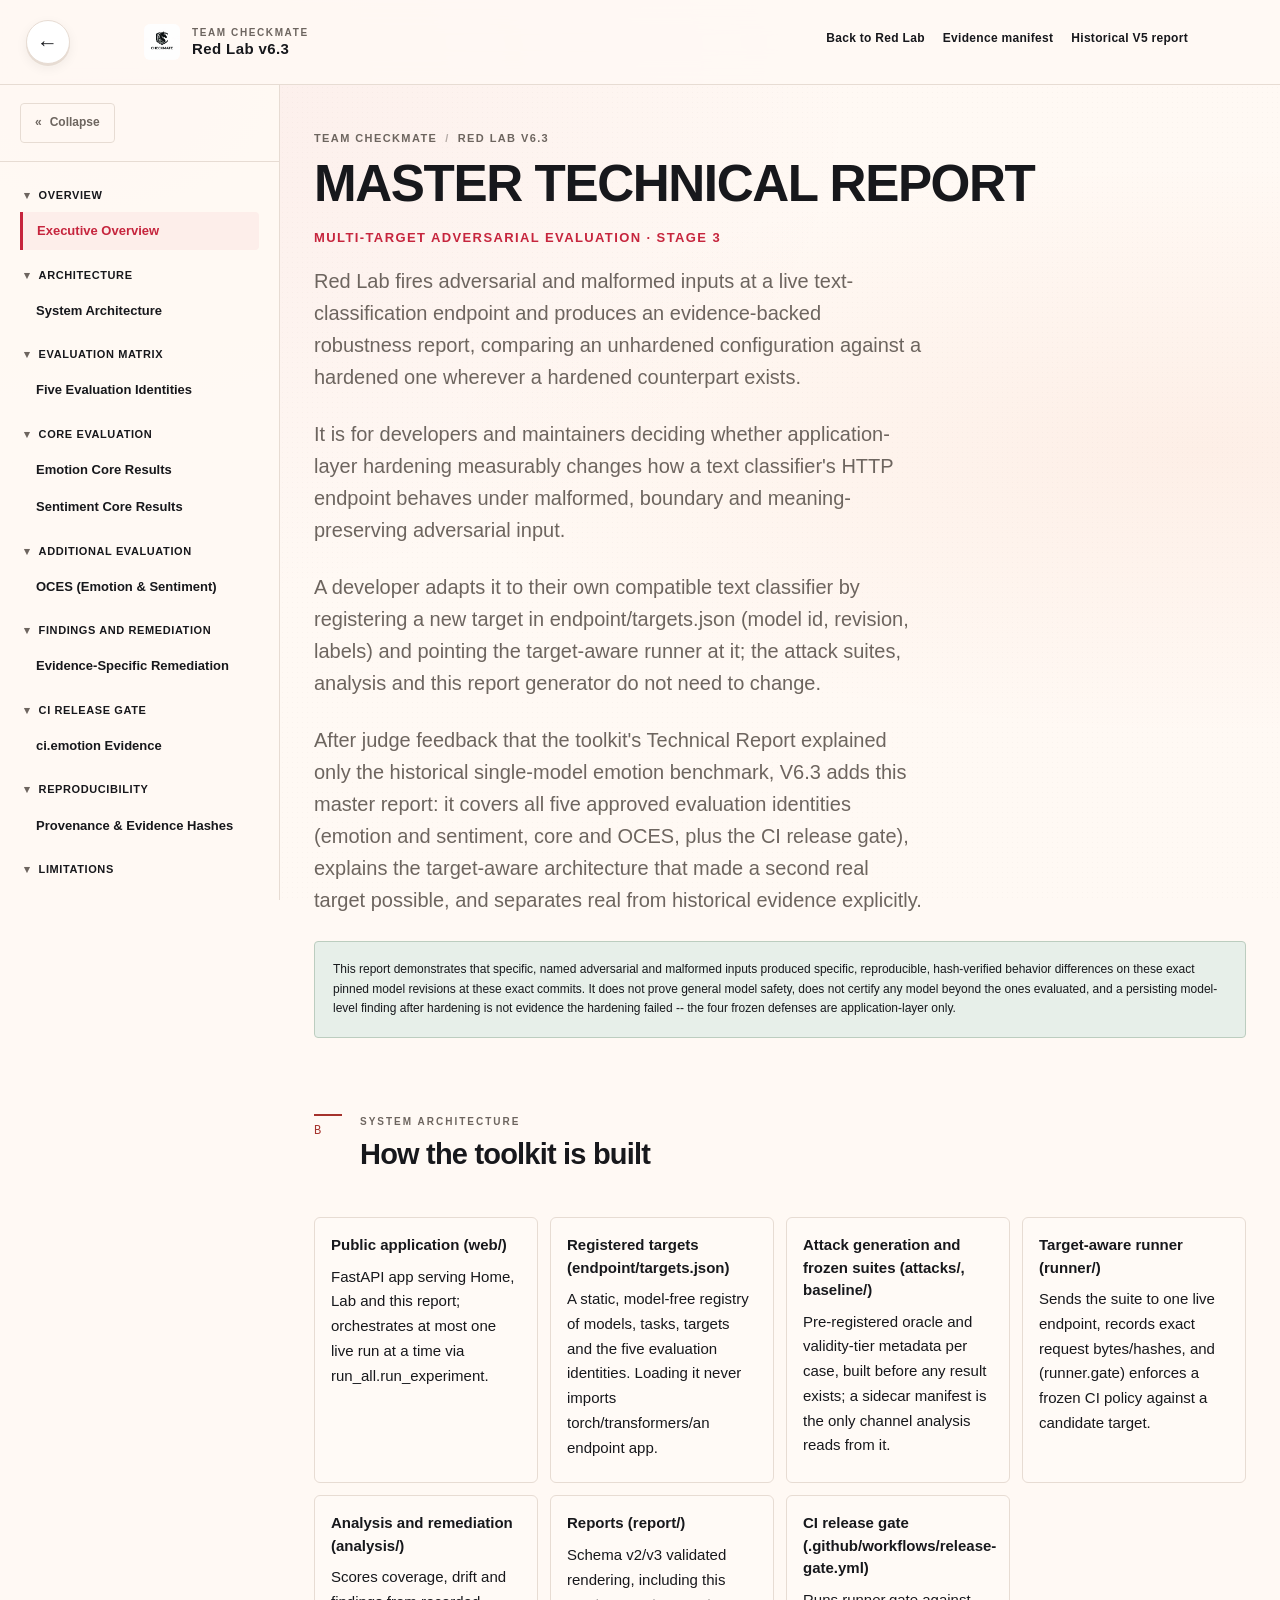
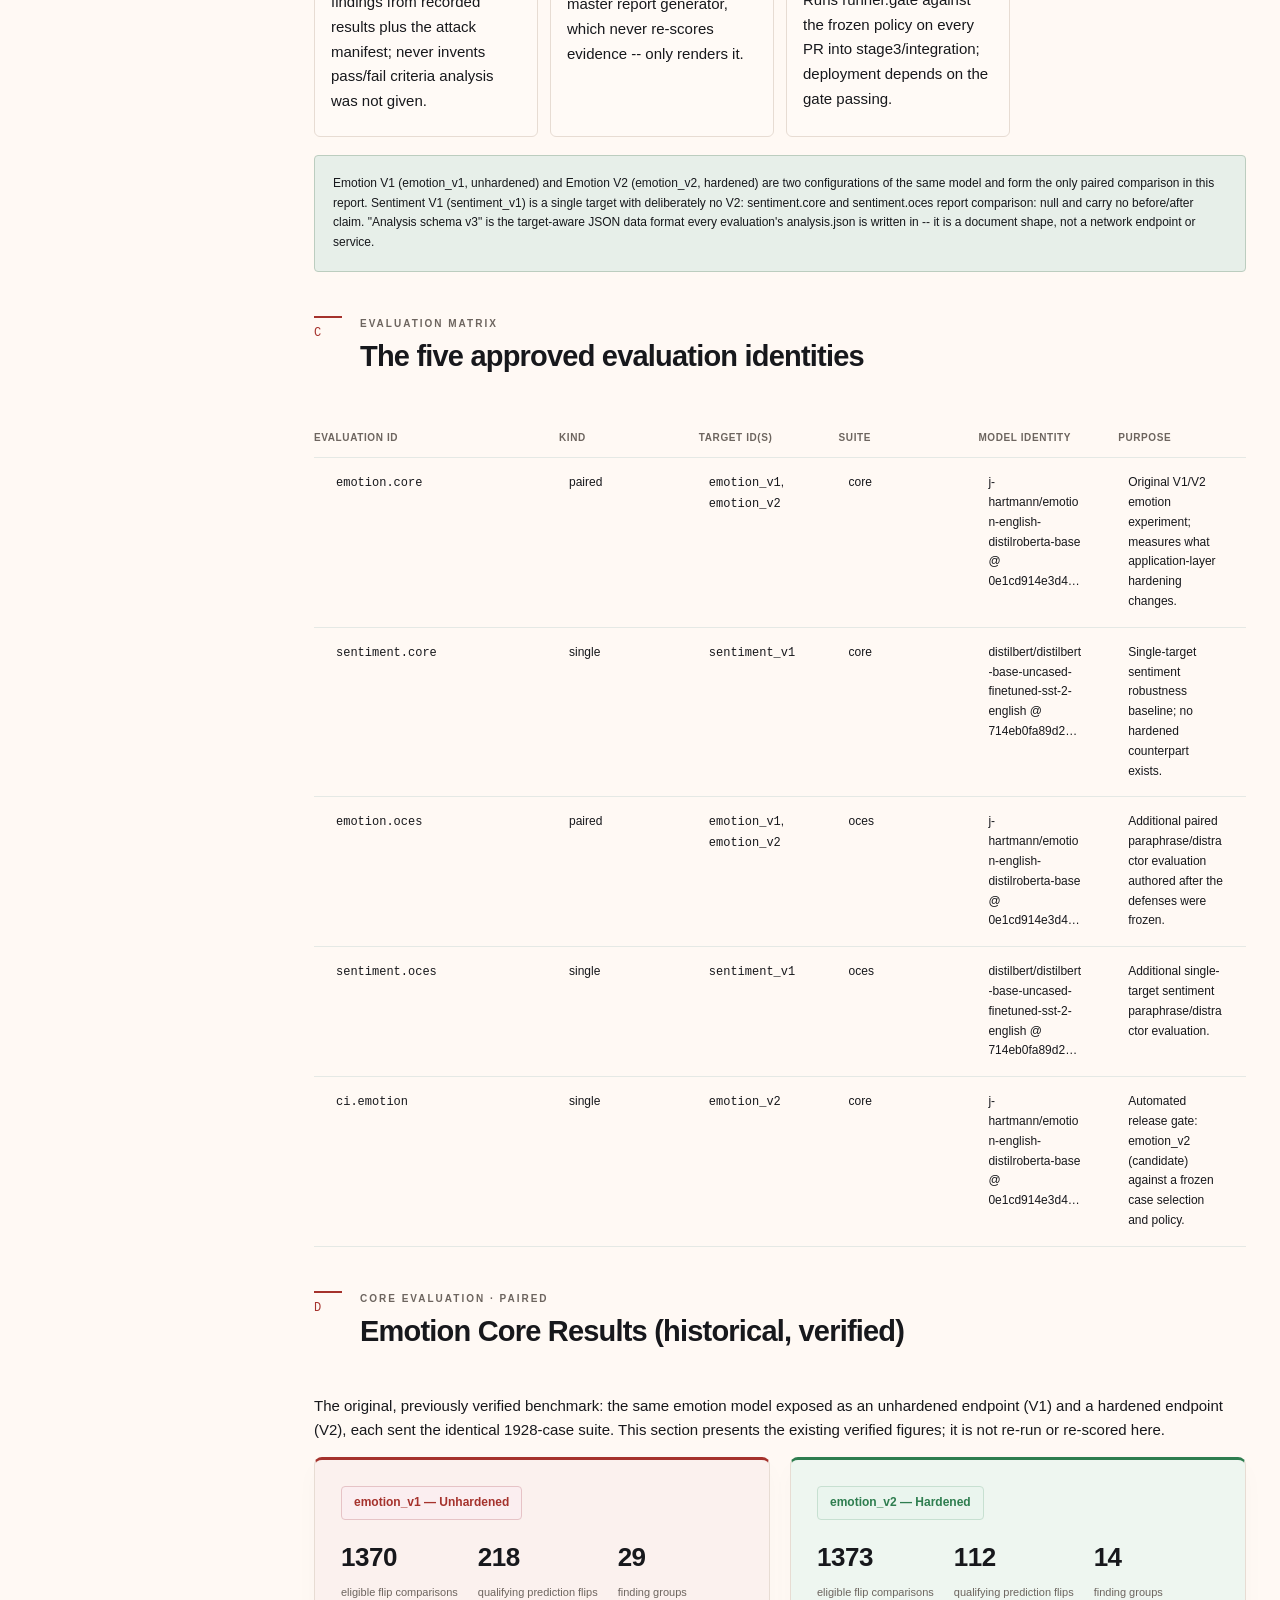
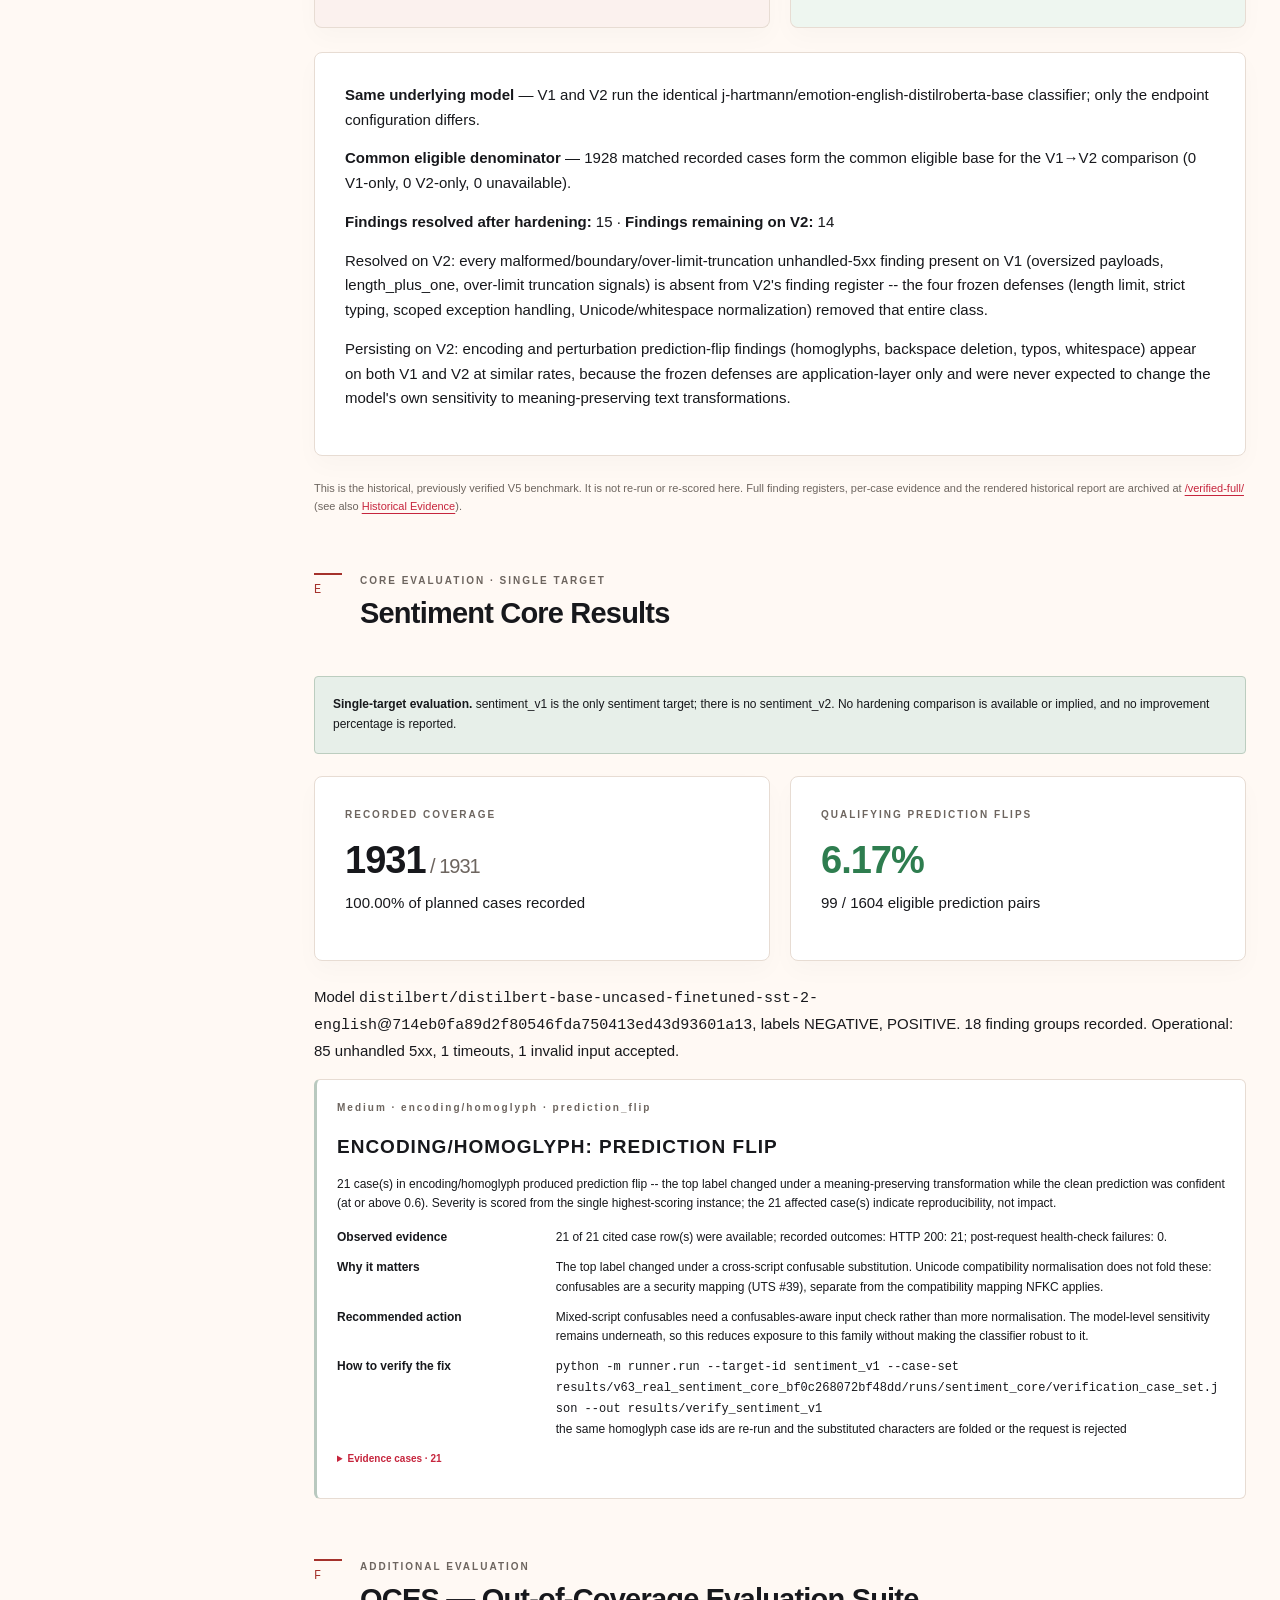
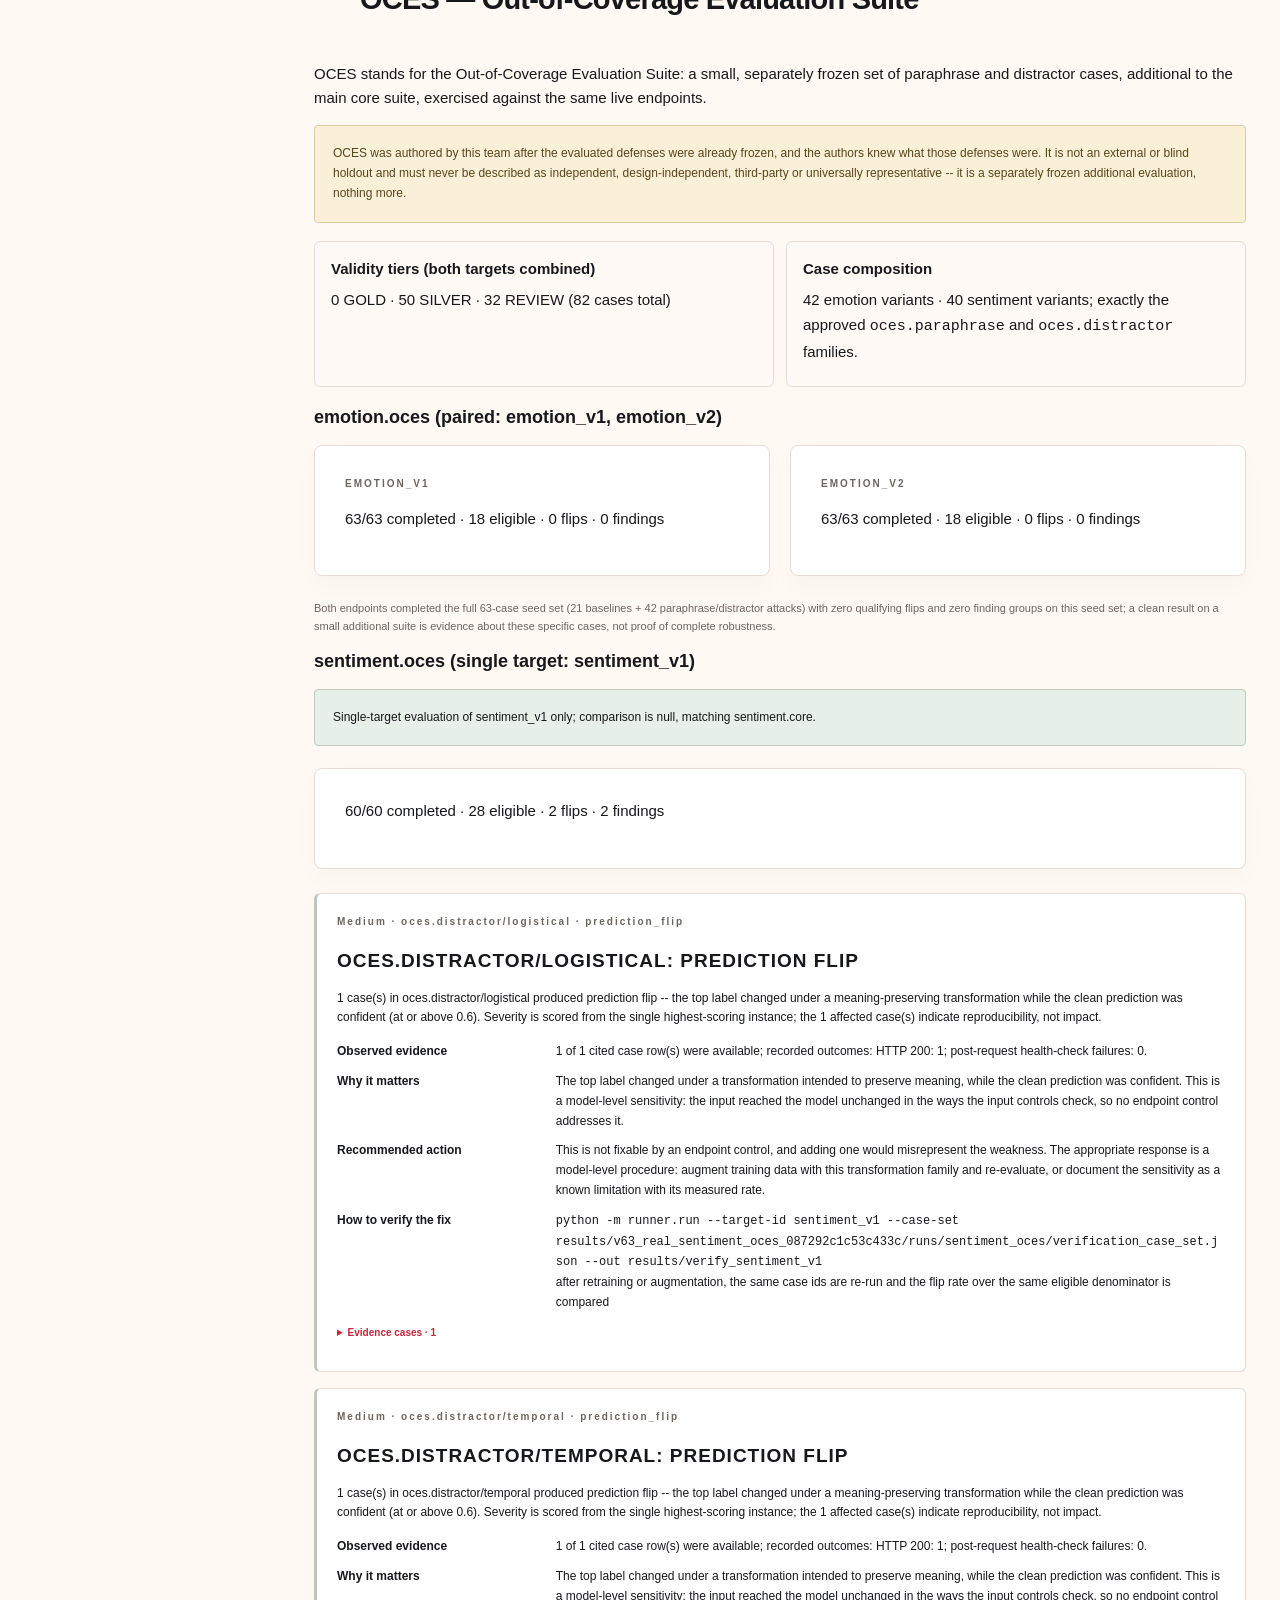
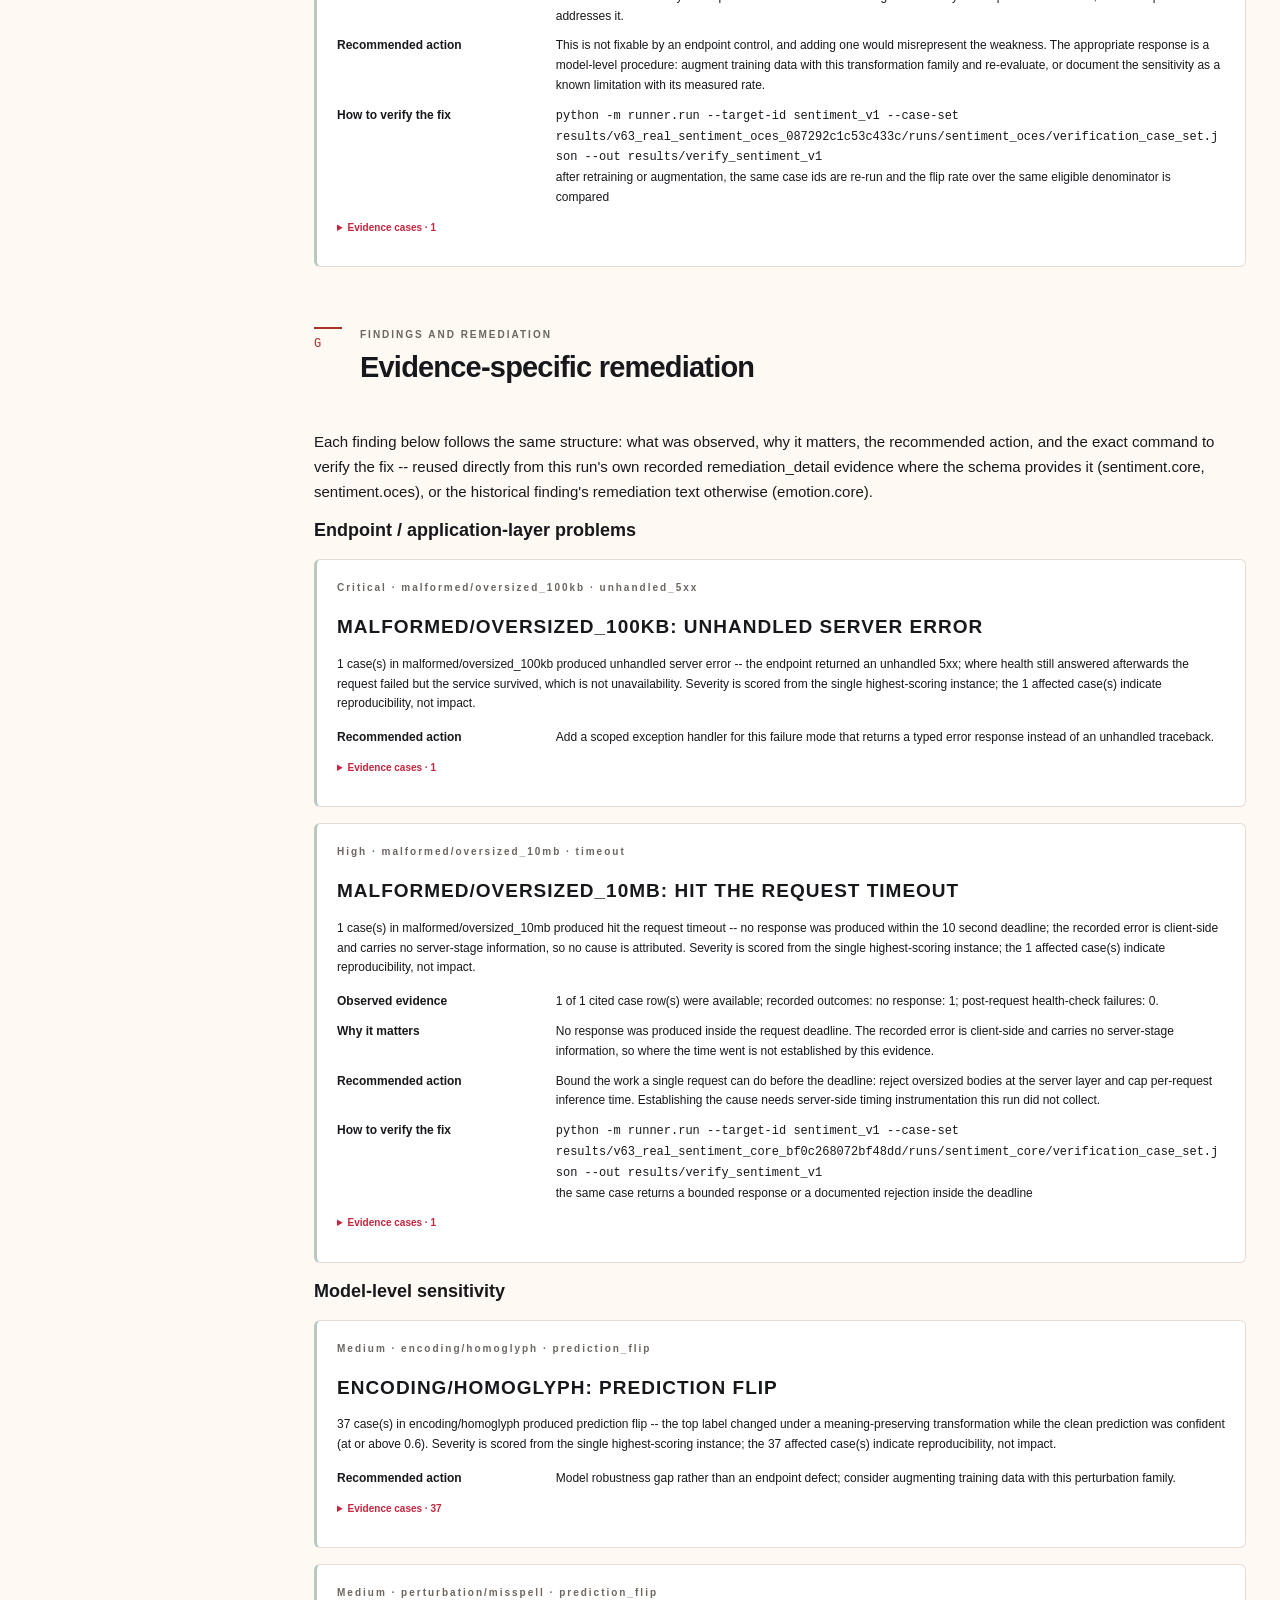
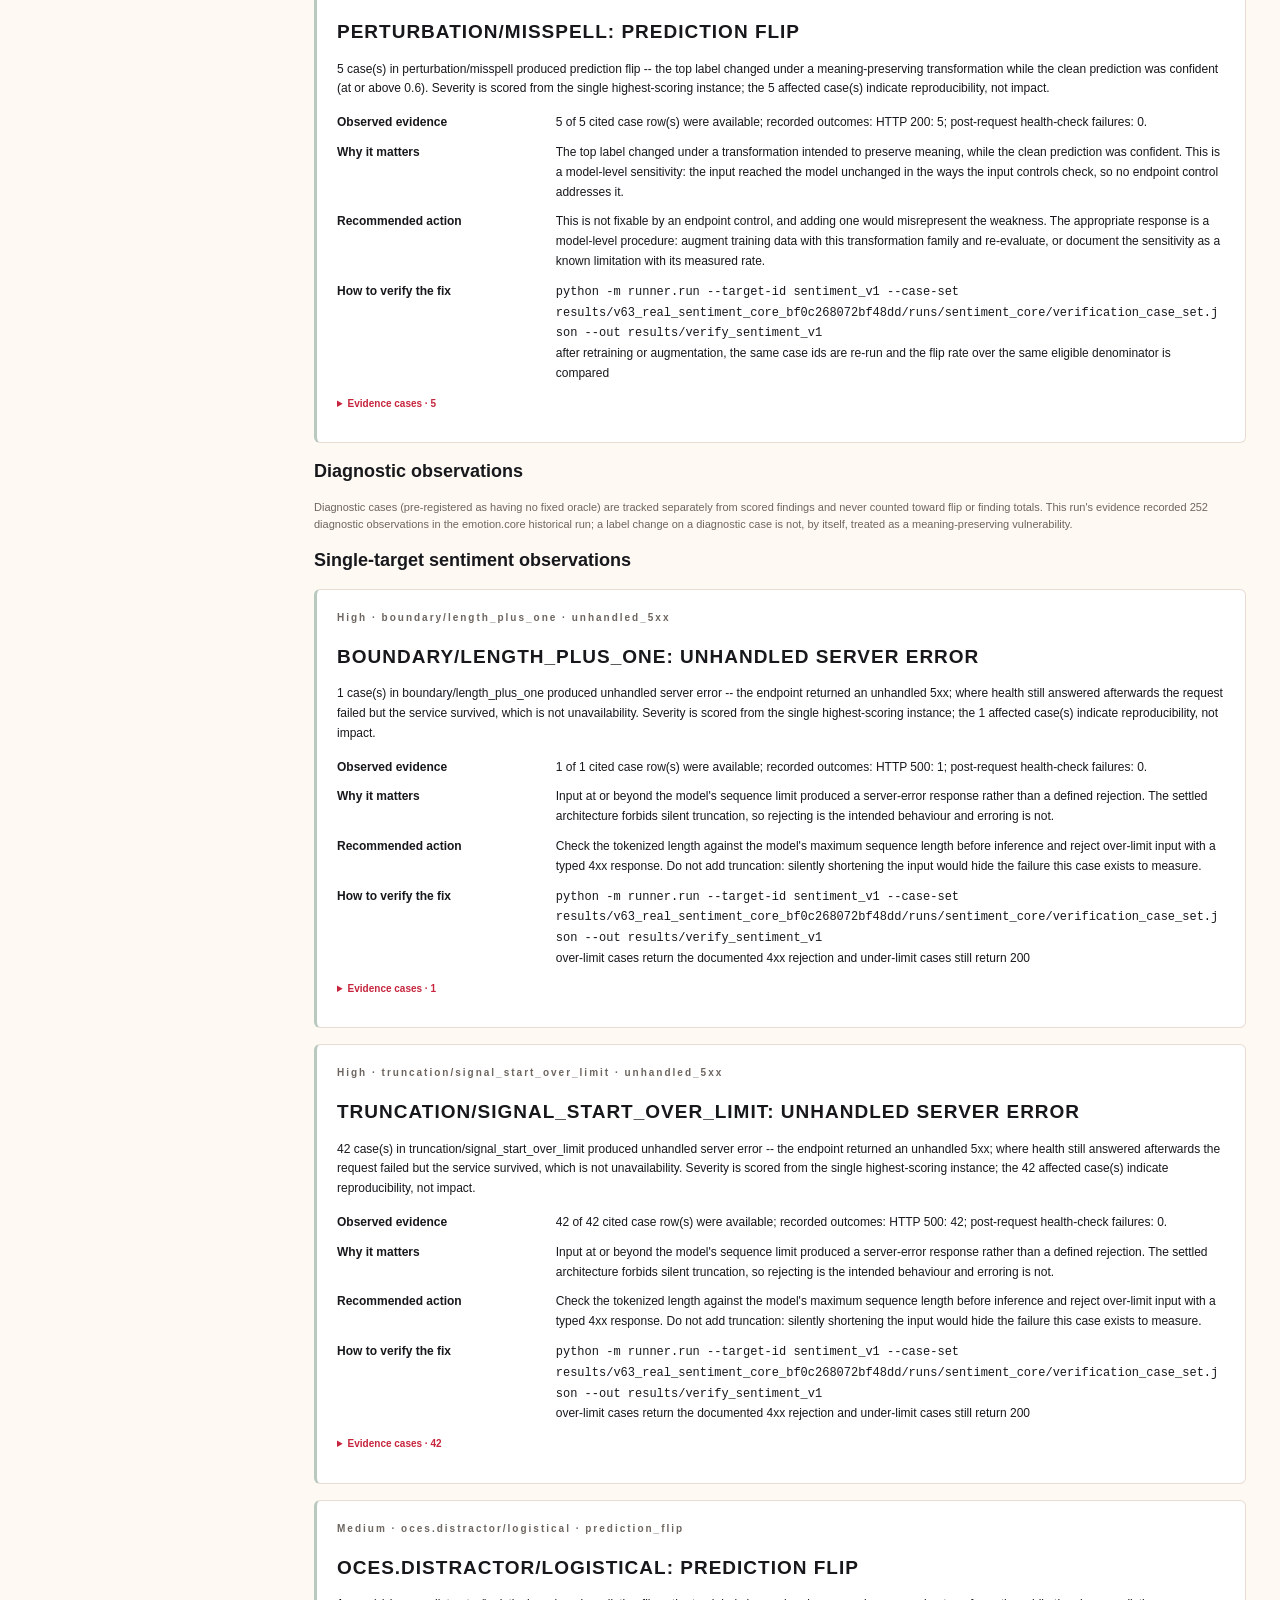
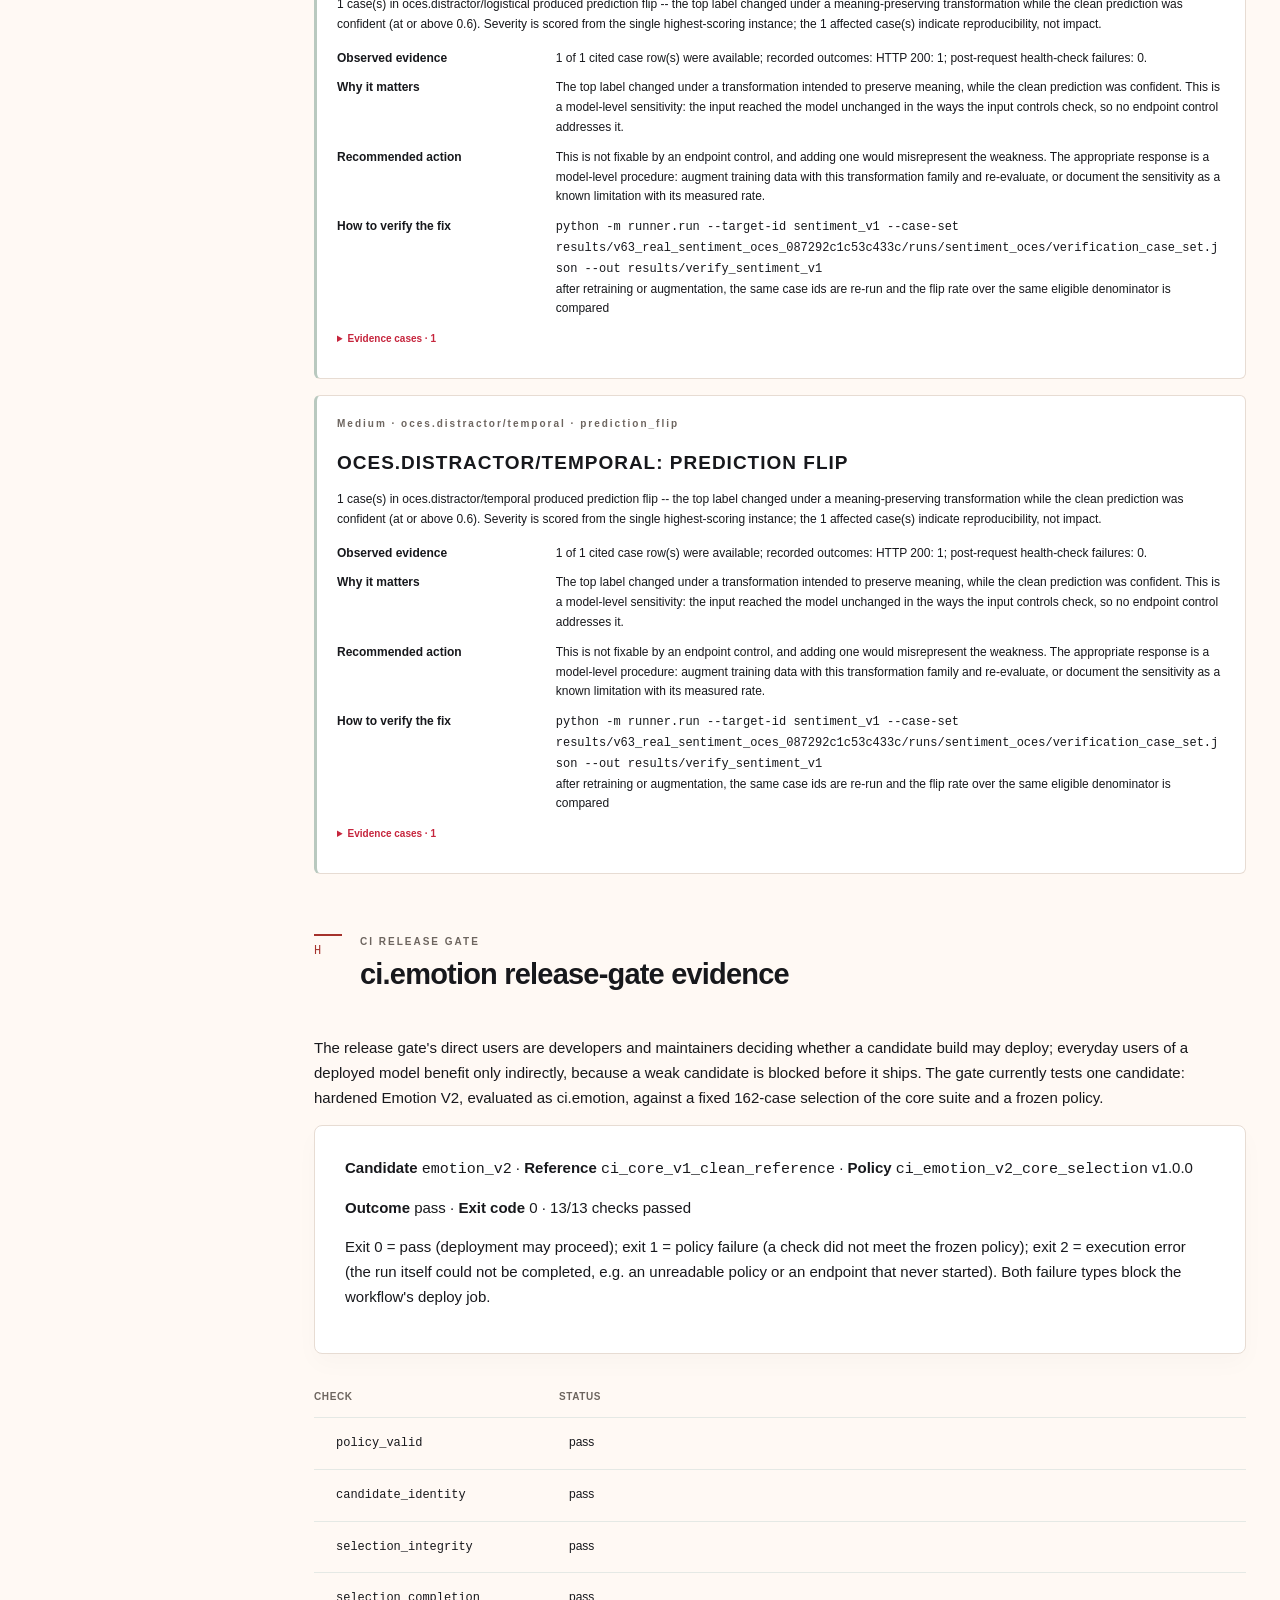
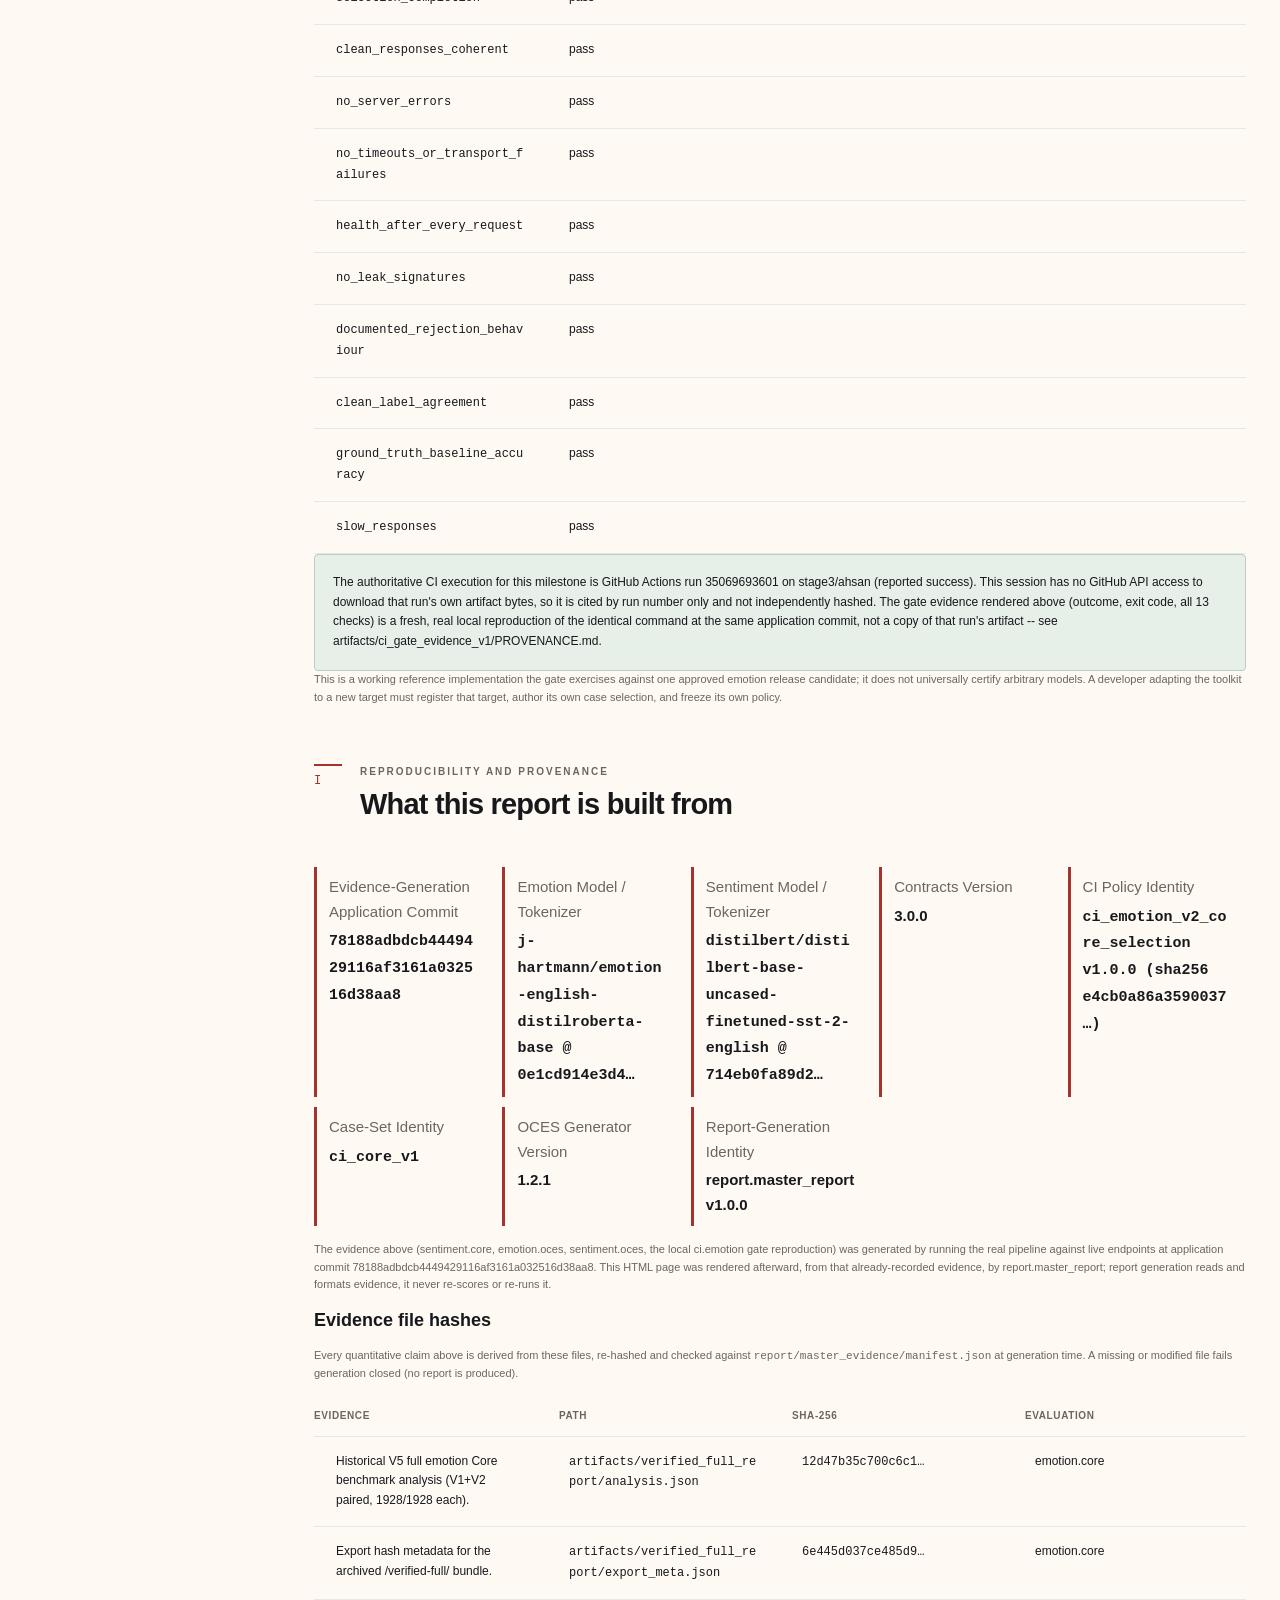
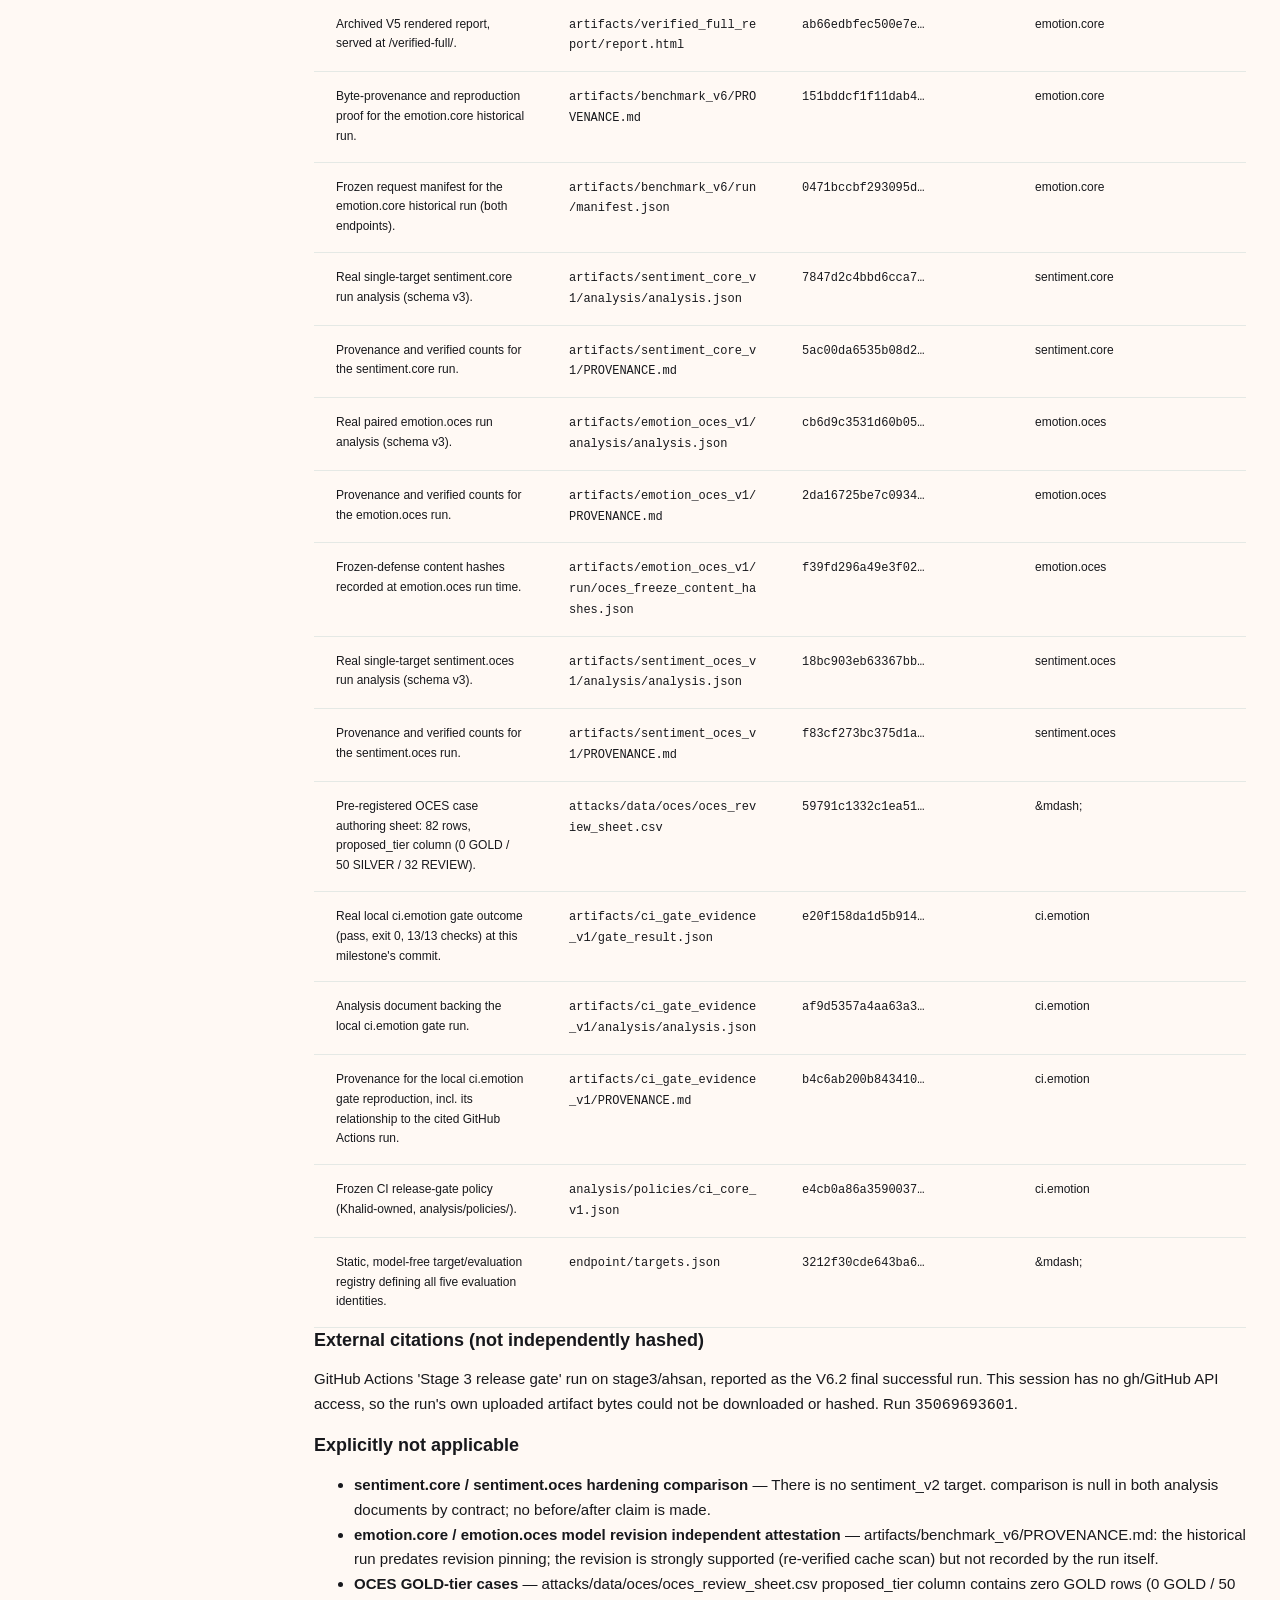
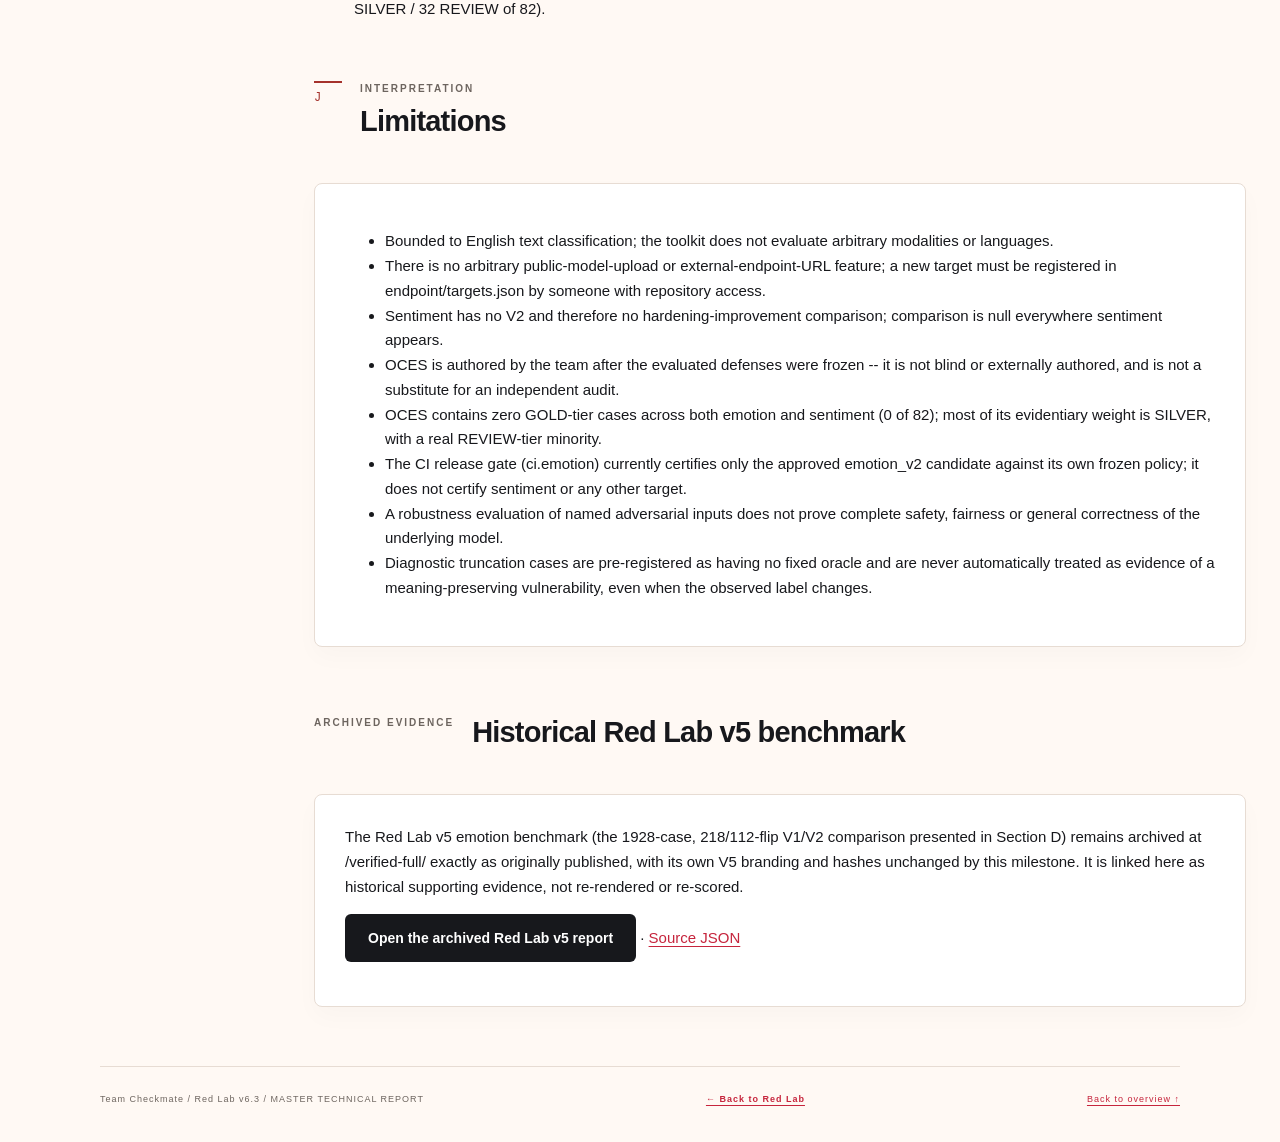
==== artifacts/technical_report/index.html @ 80bee02d "feat(v6.3): add multi-target master technical report Adds a new master technical report at /technica" ====
<!doctype html>
<html lang="en">
<head>
  <meta charset="utf-8">
  <meta name="viewport" content="width=device-width, initial-scale=1">
  <meta http-equiv="Content-Security-Policy" content="default-src 'none'; style-src 'unsafe-inline'; script-src 'unsafe-inline'; img-src data:; base-uri 'none'; form-action 'none'">
  <meta name="description" content="Team Checkmate: Stage 3 multi-target master technical report -- architecture, evidence and remediation across emotion, sentiment and the CI release gate.">
  <title>Technical Report | Red Lab</title>
  <style>:root {
  --rl-button-height: 48px; --rl-button-pad: 22px; --rl-button-font: 14px; color-scheme: light;
  /* Red Lab shared design tokens (System V5.1, refreshed V5.5) -- also defined in
     web/static/app.css; keep both in sync so the web app and generated reports read as one
     product. V5.5 palette: richer brand red, deeper charcoal, warmer paper/surface, a
     restrained citrus accent -- see app.css's token block for the full rationale. */
  --rl-red: #c6253d; --rl-red-dark: #971e32; --rl-charcoal: #17181c; --rl-charcoal-soft: #292a2f;
  --rl-paper: #fff9f4; --rl-surface: #ffffff;
  --rl-muted: #6d655f; --rl-border: #e7dcd3; --rl-accent: #e5622e; --rl-accent-soft: #fff0e5;
  --rl-warm-red: #d53a3e; --rl-citrus: #f0a33a;
  --rl-success: #2e7d4f; --rl-warning: #9a6b12;
  --rl-danger: #a5322c;
  /* Legacy names kept so the rest of this stylesheet did not need a full rewrite --
     --ink/--muted/--paper/--line have one meaning each and alias cleanly; --teal/--coral
     used to double as both "general brand accent" and "V1 vs V2" semantic colors, so those
     two are repointed at the closest single meaning (teal -> success/V2, coral -> danger/V1)
     and the handful of general-brand-accent uses are overridden individually below. */
  --ink: var(--rl-charcoal); --muted: var(--rl-muted); --paper: var(--rl-paper); --line: var(--rl-border);
  --teal: var(--rl-success); --coral: var(--rl-danger);
  --rl-radius-sm: 6px;
  --rl-shadow-sm: 0 1px 4px rgba(26, 27, 31, 0.06);
  /* Masthead-only tokens (System V5.4) -- mirrored in web/static/app.css with identical values
     so Home, Live Demo Results and Technical Report share one visual spec for the top bar.
     --report-nav-height is kept as an alias (not removed) so the scrollspy script below, which
     reads it via getComputedStyle, keeps working unchanged. */
  --rl-nav-height: 84px;
  --report-nav-height: var(--rl-nav-height);
  --rl-masthead-width: 1160px;
  --rl-masthead-pad-x: 32px;
  --rl-masthead-pad-y: 16px;
  --report-toc-width: 280px;
  --report-toc-collapsed-width: 56px;
}
* { box-sizing: border-box; }
[hidden] { display: none !important; }
html { scroll-behavior: auto; scroll-padding-top: 100px; }
@media (prefers-reduced-motion: no-preference) { html { scroll-behavior: smooth; } }
.skip-link {
  position: absolute; left: 12px; top: -60px; z-index: 100; background: var(--ink); color: #fff;
  padding: 10px 16px; border-radius: 4px; font-size: 12px; font-weight: 700; text-decoration: none;
  transition: top 0.15s ease;
}
.skip-link:focus { top: 12px; }
body { margin: 0; background: var(--paper); color: var(--ink); font: 15px/1.65 "Segoe UI", Arial, sans-serif; }
a { color: var(--rl-red); text-decoration-thickness: 1px; text-underline-offset: 3px; }
a:hover { color: #7e1a23; }
a:focus-visible, summary:focus-visible { outline: 3px solid var(--coral); outline-offset: 4px; }
.masthead { position: sticky; top: 0; z-index: 20; background: var(--paper); max-width: var(--rl-masthead-width); margin: auto; min-height: var(--rl-nav-height); padding: var(--rl-masthead-pad-y) var(--rl-masthead-pad-x); display: flex; align-items: center; gap: 36px; border-bottom: 1px solid var(--line); }
/* Frosted premium masthead (System V5.5) -- mirrors web/static/app.css's treatment so Home,
   Live Demo Results and the Technical Report read as one visual system at the top bar. */
@supports (backdrop-filter: blur(1px)) or (-webkit-backdrop-filter: blur(1px)) {
  .masthead { background: rgba(255, 249, 244, 0.90); backdrop-filter: blur(14px) saturate(140%); -webkit-backdrop-filter: blur(14px) saturate(140%); }
}
/* Circular Back control (System V5.5; mirrors app.css's .rl-back-btn exactly). */
.rl-back-btn { display: inline-flex; align-items: center; justify-content: center; width: 40px; height: 40px; border-radius: 50%; background: var(--rl-surface); border: 1px solid var(--line); color: var(--ink); font-size: 18px; line-height: 1; text-decoration: none; box-shadow: var(--rl-shadow-sm); flex: none; transition: border-color 0.15s ease, color 0.15s ease, transform 0.15s ease; }
.rl-back-btn:hover { border-color: var(--rl-red); color: var(--rl-red); transform: translateX(-2px); }
.rl-back-btn:focus-visible { outline: 3px solid var(--coral); outline-offset: 3px; }
.brand { display: flex; align-items: center; gap: 12px; color: var(--ink); text-decoration: none; white-space: nowrap; }
.brand-logo { height: 36px; width: 36px; object-fit: contain; display: block; border-radius: var(--rl-radius-sm); }
.brand-text { display: flex; flex-direction: column; line-height: 1.3; }
.brand-creator { font-size: 10px; font-weight: 700; letter-spacing: 1.6px; text-transform: uppercase; color: var(--muted); }
.brand-product { font-size: 14px; font-weight: 800; letter-spacing: 0.4px; color: var(--ink); }
.mark { font-size: 31px; line-height: 1; letter-spacing: -3px; }.mark span { color: var(--coral); }
.masthead nav { display: flex; align-items: center; flex-wrap: wrap; gap: 18px 25px; margin-left: auto; }
.masthead nav a, .downloads a { font-size: 13px; font-weight: 700; letter-spacing: 0.3px; text-decoration: none; }
.masthead nav a:not(.button), .downloads a:not(.button) {
  color: var(--ink); border-bottom: 2px solid transparent; padding-bottom: 4px;
}
.masthead nav a:not(.button):hover, .downloads a:not(.button):hover,
.masthead nav a[aria-current="page"] { color: var(--rl-red); border-bottom-color: var(--rl-red); }
.downloads { display: flex; align-items: center; gap: 23px; margin-left: auto; }.button { background: var(--ink); color: white; padding: 11px 17px; border-radius: 4px; }.button:hover { color: white; background: var(--rl-red); }

/* ---- report contents toggle (mobile-only top-bar button; System V5.3) ------------------ */
.toc-toggle {
  display: none; align-items: center; gap: 8px; font: inherit; font-size: 12px; font-weight: 700;
  color: var(--ink); background: #fff; border: 1px solid var(--line); border-radius: 4px;
  padding: 9px 13px; cursor: pointer;
}
.toc-toggle-bars, .toc-toggle-bars::before, .toc-toggle-bars::after {
  display: block; width: 16px; height: 2px; background: var(--ink); position: relative;
}
.toc-toggle-bars::before, .toc-toggle-bars::after { content: ""; position: absolute; left: 0; }
.toc-toggle-bars::before { top: -5px; }
.toc-toggle-bars::after { top: 5px; }
main { max-width: 1160px; padding: 0 40px; margin: auto; }
.hero { padding: 69px 0 49px; position: relative; }
.eyebrow { font-size: 10px; font-weight: 800; letter-spacing: 2px; line-height: 1.5; margin: 0 0 16px; color: var(--muted); }
h1 { font-size: 76px; line-height: 1.06; letter-spacing: -4px; font-weight: 650; margin: 0 0 26px; }h1 span { color: var(--rl-red); }
.page-identity { display: flex; flex-wrap: wrap; align-items: baseline; gap: 8px; font-size: 11px; font-weight: 700; letter-spacing: 1.4px; color: var(--muted); text-transform: uppercase; margin: 0 0 10px; }.page-identity .sep { opacity: .5; }
h1.page-title { font-size: 40px; letter-spacing: -1.4px; margin: 0 0 16px; }
.version-id-row { display: flex; flex-wrap: wrap; gap: 10px; margin: 4px 0 20px; }.version-id { font-size: 12px; font-weight: 700; padding: 6px 12px; border-radius: 4px; border: 1px solid var(--line); }.version-id.v1 { color: var(--rl-danger); border-color: #e6c3c6; background: #fbeef0; }.version-id.v2 { color: var(--rl-success); border-color: #c7e0d1; background: #eaf5ee; }
.home-link { display: inline-flex; align-items: center; gap: 6px; font-weight: 700; }
.deck { font-size: 19px; line-height: 1.6; max-width: 610px; margin: 0 0 25px; color: var(--muted); }
.hero-meta { display: flex; gap: 10px; flex-wrap: wrap; }.hero-meta span { font-size: 11px; border: 1px solid #cbd4ce; padding: 4px 11px; border-radius: 3px; font-weight: 600; }
.model { font-size: 11px; color: var(--muted); margin-top: 14px; overflow-wrap: anywhere; }
h2 { font-size: 29px; line-height: 1.2; letter-spacing: -.8px; margin: 0 0 15px; font-weight: 650; }h3 { font-size: 18px; line-height: 1.4; margin: 0 0 14px; }h4 { font-size: 15px; line-height: 1.5; margin: 20px 0 12px; }h5 { font-size: 11px; text-transform: uppercase; letter-spacing: 1px; margin: 0 0 5px; }p { margin: 0 0 14px; }
.verdict { padding: 32px; border-radius: 6px; background: var(--ink); color: white; }.verdict .eyebrow, .verdict .coverage-line, .verdict .caption { color: #c1d2cc; }.verdict h2 { font-size: 25px; }.verdict-heading { display: flex; align-items: center; justify-content: space-between; gap: 16px; }.verdict .eyebrow { margin-bottom: 7px; }
.badge { display: inline-block; border-radius: 3px; padding: 4px 9px; font-size: 10px; line-height: 1.5; font-weight: 700; white-space: nowrap; }.compatible { background: #33534e; color: #c8efdf; }.coverage-line { font-size: 11px; color: var(--muted); }
.metrics { display: flex; gap: 24px; margin: 24px 0; }.metric { flex: 1; border-left: 1px solid #496063; padding-left: 20px; }.metric:first-child { border: 0; padding-left: 0; }.metric strong { display: block; font-size: 49px; line-height: 1.1; font-weight: 600; letter-spacing: -2px; }.metric:first-child strong { color: #9dd9bd; }.metric:nth-child(2) strong { color: #f2ab93; }.metric span { font-size: 12px; display: block; margin: 10px 0 7px; font-weight: 600; }.metric small { font-size: 10px; line-height: 1.6; color: #c1d2cc; display: block; }
.caption { font-size: 11px; line-height: 1.6; color: var(--muted); }.verdict > .caption { margin-bottom: 0; }
.report-section { padding-top: 74px; }.section-heading { display: flex; gap: 18px; align-items: flex-start; margin-bottom: 30px; }.section-heading .eyebrow { margin-bottom: 8px; }.section-number { color: var(--coral); font: 12px Consolas, monospace; border-top: 2px solid var(--coral); padding-top: 8px; min-width: 28px; }.section-intro { max-width: 800px; color: var(--muted); font-size: 13px; }
.panel { background: #fff; border: 1px solid var(--line); border-radius: var(--rl-radius-sm); padding: 30px; margin-bottom: 24px; box-shadow: var(--rl-shadow-sm); }.panel-heading { display: flex; justify-content: space-between; align-items: center; gap: 10px; }.legend { display: flex; gap: 18px; font-size: 11px; }.legend span::before { content: ""; display: inline-block; height: 8px; width: 8px; margin-right: 6px; border-radius: 50%; }.v1-dot::before { background: var(--coral); }.v2-dot::before { background: var(--teal); }
table { width: 100%; border-collapse: collapse; font-size: 12px; table-layout: fixed; }th, td { padding: 11px 12px; border-bottom: 1px solid #e5e9e5; text-align: left; overflow-wrap: anywhere; vertical-align: top; }th:first-child, td:first-child { padding-left: 0; }thead th { color: var(--muted); font-size: 10px; font-weight: 700; text-transform: uppercase; letter-spacing: .6px; }tbody th { font-weight: 600; }table th:first-child { width: 48%; }.category-table th:first-child { width: 25%; }.category-table td { padding: 15px 22px; }.category-table tbody th { padding-top: 19px; }.rate-label { display: flex; justify-content: space-between; gap: 6px; margin-bottom: 8px; }.rate-label span { color: var(--muted); font-size: 10px; }.bar-track { height: 6px; background: #edf0eb; border-radius: 1px; }.bar { height: 6px; }.bar.v1 { background: var(--coral); }.bar.v2 { background: var(--teal); }
.version-section { margin-top: 30px; }.badge.v1 { background: #f5e6dd; color: #893b27; }.badge.v2 { background: #dfeee8; color: #135f53; }.two-up { display: flex; gap: 20px; }.two-up > .panel { width: 50%; }.big-stat { font-size: 38px; letter-spacing: -1px; line-height: 1.2; margin-bottom: 8px; font-weight: 650; }.big-stat span { color: var(--muted); font-size: 20px; font-weight: 400; }.drift-panel .big-stat { color: var(--teal); }.denominator { font-size: 12px; background: #edf4ee; border-left: 2px solid var(--teal); padding: 8px 10px; }
.facts { font-size: 11px; margin: 18px 0 0; }.facts div { display: flex; justify-content: space-between; gap: 10px; border-bottom: 1px solid #e5e9e5; padding: 5px 0; }.facts dd { margin: 0; font-weight: 650; }.facts dt { color: var(--muted); }
.audit-details { background: #eeeee6; border: 1px solid var(--line); padding: 15px 20px; border-radius: 4px; margin: 16px 0; font-size: 12px; scroll-margin-top: var(--report-nav-height); }.audit-details > summary { font-weight: 650; cursor: pointer; }.audit-details[open] > summary { margin-bottom: 20px; }.evidence { margin: 10px 0; font-size: 10px; }.evidence summary { cursor: pointer; color: var(--rl-red); font-weight: 600; }.evidence[open] summary { margin-bottom: 9px; }
.compact { font-size: 10px; }.compact th, .compact td { padding: 6px; }.compact th:first-child { width: 26%; }.compact code { font-size: 9px; }.confidence-table th:first-child, .baseline-table th:first-child, .diagnostic-table th:first-child { width: 65%; }.diagnostic-table th:nth-child(2) { width: 15%; }
.id-list { display: flex; flex-wrap: wrap; gap: 5px; margin: 10px 0; }.id-list code { background: #eff2ee; border: 1px solid #e0e6df; padding: 2px 5px; font-size: 9px; max-width: 100%; }code { font-family: Consolas, "Courier New", monospace; overflow-wrap: anywhere; word-break: break-word; unicode-bidi: plaintext; }
.version-title { margin: 30px 0 16px; }.version-title span { font-size: 12px; color: var(--muted); font-weight: 400; margin-left: 10px; }.finding-index { display: grid; grid-template-columns: 1fr 1fr; gap: 4px 20px; margin-bottom: 24px; }.finding-index a { font-size: 10px; overflow-wrap: anywhere; }
.finding { background: #fff; padding: 27px; border: 1px solid var(--line); border-left: 3px solid #b9c9bf; border-radius: 4px; margin-bottom: 17px; font-size: 12px; }.finding-top { display: flex; align-items: center; flex-wrap: wrap; gap: 9px; }.finding-id { font: 11px Consolas, monospace; color: var(--muted); margin-right: auto; }.finding h4 { font-size: 17px; margin-top: 17px; overflow-wrap: anywhere; }.finding-tags { font-size: 10px; color: var(--muted); overflow-wrap: anywhere; }.severity-critical { background: #f3d8dd; color: #8b203e; }.severity-high { background: #f8e3d5; color: #8c391b; }.severity-medium { background: #f5edcb; color: #69510b; }.severity-low { background: #e9eee9; color: #435a4b; }.status-resolved { background: #dfeee5; color: #1b6045; }.status-remaining { background: #e7e9f1; color: #424d7c; }.status-unavailable { background: #f3ead6; color: #745915; }.status-new { background: #f4dfe3; color: #8c2d48; }
.qualification { color: #67571f; background: #faf6e8; padding: 10px 12px; font-size: 11px; }.remediation { background: #f0f5f1; padding: 14px; margin: 18px 0; }.remediation p { margin: 0; }.case-comparison { border-top: 1px solid var(--line); margin-top: 16px; padding-top: 12px; }
.notice { background: #e7efe9; padding: 18px; border: 1px solid #bccdbf; border-radius: 4px; font-size: 12px; }.warning { background: #faf0d8; border-color: #dfcba0; color: #58461c; }.notice .eyebrow, .notice .coverage-line { color: #705c2c; }
.demo-highlights { margin: 26px 0; }.demo-highlights .notice { margin-bottom: 14px; }.demo-card h3 { margin-top: 4px; }.demo-preview { background: #f5f4ee; border: 1px solid var(--line); border-radius: 4px; padding: 10px 12px; font-size: 10px; white-space: pre-wrap; overflow-wrap: anywhere; max-height: 120px; overflow-y: auto; margin: 0 0 14px; }.demo-text { font-size: 13px; }.demo-text span { font-family: Consolas, "Courier New", monospace; overflow-wrap: anywhere; unicode-bidi: plaintext; }.demo-original { background: #eef3ee; padding: 2px 4px; border-radius: 2px; }.demo-attacked { background: #fbe9e4; padding: 2px 4px; border-radius: 2px; }.demo-transition { font-size: 16px; margin: 10px 0; }
.crash-note { font-style: italic; margin: 12px 0 0; padding-top: 8px; border-top: 1px dashed var(--line); }
mark.demo-mark { background: #f6c453; color: #3a2c05; padding: 0 1px; border-radius: 2px; font-weight: 700; unicode-bidi: plaintext; }
.partial-banner { background: var(--rl-surface); border: 1px solid var(--line); border-left: 4px solid var(--rl-red); padding: 22px 27px; border-radius: 6px; margin: 22px 0; }.partial-banner .eyebrow { color: var(--rl-warning); margin-bottom: 8px; }.partial-banner h2 { font-size: 22px; margin-bottom: 10px; color: var(--ink); }.partial-banner p { color: var(--muted); font-size: 12px; max-width: 760px; }.partial-banner code { background: #efece2; color: var(--ink); padding: 1px 5px; border-radius: 3px; }.partial-banner .coverage-line { color: var(--muted); margin: 8px 0 0; }
.metrics-row { display: flex; gap: 18px; margin: 18px 0; flex-wrap: wrap; }.metric-tile { flex: 1; min-width: 130px; background: #fff; border: 1px solid var(--line); border-radius: 5px; padding: 16px 18px; }.metric-tile strong { display: block; font-size: 34px; letter-spacing: -1px; font-weight: 650; }.metric-tile span { font-size: 11px; color: var(--muted); font-weight: 600; }
.pipeline { display: flex; flex-wrap: wrap; gap: 8px; margin: 0 0 26px; }.pipeline span { font-size: 10px; border-bottom: 2px solid #a7c2b7; padding: 8px; }.pipeline span:not(:last-child)::after { content: " →"; color: var(--muted); margin-left: 8px; }.defenses, .limitations { padding-left: 20px; font-size: 12px; }.defenses li, .limitations li { margin: 12px 0; }.provenance { padding: 28px 0; border-top: 1px solid var(--line); margin-top: 30px; font-size: 12px; scroll-margin-top: var(--report-nav-height); }.hash { font-size: 10px; display: block; margin-bottom: 20px; }
footer { max-width: 1080px; margin: 35px auto 0; padding: 25px 0 35px; border-top: 1px solid var(--line); display: flex; justify-content: space-between; font-size: 9px; letter-spacing: 1px; color: var(--muted); }.sr-only { position: absolute; width: 1px; height: 1px; padding: 0; margin: -1px; overflow: hidden; clip: rect(0,0,0,0); white-space: nowrap; border: 0; }

/* ---- experiment / endpoint-intro (System V5.3) ------------------------------------------ */
.report-kicker { font-size: 13px; font-weight: 800; letter-spacing: 1.4px; text-transform: uppercase; color: var(--rl-red); margin: 0 0 16px; }
.same-model-note { font-size: 14px; margin: 0 0 20px; }
.endpoint-pair { display: flex; gap: 20px; }
.endpoint-card { flex: 1; min-width: 0; border-top: 3px solid var(--line); }
.endpoint-card.v1 { border-top-color: var(--rl-danger); background: #fbf1ee; }
.endpoint-card.v2 { border-top-color: var(--rl-success); background: #eef6f0; }
.endpoint-card .version-id { display: inline-block; margin-bottom: 16px; }
.endpoint-traits { list-style: none; margin: 0 0 20px; padding: 0; font-size: 13px; }
.endpoint-traits li { padding: 7px 0 7px 20px; border-bottom: 1px solid #eef0ec; position: relative; }
.endpoint-traits li::before { content: "\2022"; position: absolute; left: 4px; color: var(--muted); }
.endpoint-metrics { display: flex; gap: 20px; }
.endpoint-metric strong { display: block; font-size: 26px; font-weight: 650; letter-spacing: -0.5px; }
.endpoint-metric span { display: block; font-size: 11px; color: var(--muted); margin-top: 4px; }

/* ---- remediation summary ------------------------------------------------------------------ */
.remediation-list { list-style: none; margin: 0; padding: 0; }
.remediation-list li { background: #f0f5f1; border-left: 3px solid var(--rl-success); padding: 12px 16px; margin-bottom: 10px; font-size: 13px; border-radius: 0 4px 4px 0; }

/* ---- report contents sidebar / mobile drawer (System V5.3) ------------------------------
   Desktop: a real sticky grid column -- collapsing narrows it to a rail, it never overlays
   the report. Mobile/tablet: a slide-out drawer with a backdrop, controlled by the top bar's
   Contents button. Both states share the same markup; only .report-shell/.report-toc classes
   (toggled from the inline script at the end of the document) decide which behavior applies. */
.report-shell { max-width: 1320px; margin: auto; display: grid; grid-template-columns: var(--report-toc-width) 1fr; align-items: start; gap: 0; }
.report-shell > main { min-width: 0; }
.report-shell.toc-collapsed { grid-template-columns: var(--report-toc-collapsed-width) 1fr; }

/* The sidebar is a flex column so the collapse control (and, on mobile, the drawer's
   title/close bar) stays pinned in a non-scrolling head region regardless of how tall the
   Report Contents list gets -- only .toc-scroll scrolls internally (System V5.3 fix: the
   collapse button used to live at the bottom of the whole scrolling area and could require
   scrolling a long TOC to reach). */
.report-toc {
  position: sticky; top: var(--report-nav-height); align-self: start;
  height: calc(100vh - var(--report-nav-height));
  display: flex; flex-direction: column;
  border-right: 1px solid var(--line); background: var(--paper);
}
.toc-sticky-head { flex: none; padding: 18px 18px 14px 48px; border-bottom: 1px solid var(--line); }
.toc-head { display: none; }
.toc-scroll { flex: 1 1 auto; min-height: 0; overflow-y: auto; padding: 18px 18px 24px 48px; }
.toc-title { font-size: 11px; font-weight: 800; letter-spacing: 1.4px; text-transform: uppercase; color: var(--muted); margin: 0 0 16px; }
.toc-list { list-style: none; margin: 0; padding: 0; }
.toc-group { margin-bottom: 6px; }
.toc-group-toggle {
  display: flex; align-items: center; width: 100%; text-align: left; font: inherit; font-size: 11px;
  font-weight: 800; letter-spacing: 0.6px; text-transform: uppercase; color: var(--ink);
  background: none; border: none; cursor: pointer; padding: 8px 4px;
}
.toc-group-toggle::before { content: "\25BE"; display: inline-block; margin-right: 8px; color: var(--muted); transition: transform 0.15s ease; }
.toc-group-toggle[aria-expanded="false"]::before { transform: rotate(-90deg); }
.toc-sublist { list-style: none; margin: 0 0 8px; padding: 0; }
.toc-sublist a {
  display: block; padding: 7px 4px 7px 20px; font-size: 12.5px; font-weight: 600; color: var(--ink);
  text-decoration: none; border-left: 2px solid transparent; overflow-wrap: anywhere;
}
.toc-sublist a:hover { color: var(--rl-red); }
.toc-sublist a.is-active { color: var(--rl-red); border-left-color: var(--rl-red); font-weight: 800; }
.toc-collapse-btn {
  display: flex; align-items: center; gap: 8px; font: inherit; font-size: 11px;
  font-weight: 700; color: var(--muted); background: none; border: 1px solid var(--line); border-radius: 4px;
  padding: 8px 10px; cursor: pointer;
}
.toc-collapse-btn:hover { color: var(--ink); border-color: var(--muted); }
.toc-collapse-icon { transition: transform 0.15s ease; }

/* ---- judging rubric navigation layer (System V5.5) --------------------------------------
   A small, restrained reference in the sidebar mapping the competition rubric's five
   dimensions to the report sections that genuinely support them -- not a replacement for
   the report's own information architecture, just a faster way in for a judge who already
   knows what they're scoring. Five muted tonal accents derived from the brand palette
   (never the V2 semantic green, so this never reads as a pass/fail signal); every chip
   carries a text label, never color alone. */
.rubric-fit { --rubric-color: #c6253d; }
.rubric-relevance { --rubric-color: #7a2230; }
.rubric-prototype { --rubric-color: #9c5219; }
.rubric-depth { --rubric-color: #93690c; }
.rubric-innovation { --rubric-color: #6a4a68; }

.rubric-block { margin-top: 22px; padding-top: 18px; border-top: 1px solid var(--line); }
.rubric-title { font-size: 11px; font-weight: 800; letter-spacing: 1.4px; text-transform: uppercase; color: var(--muted); margin: 0 0 12px; }
.rubric-list { list-style: none; margin: 0; padding: 0; display: grid; gap: 6px; }
.rubric-link {
  display: flex; align-items: center; gap: 9px; padding: 7px 8px; border-radius: 4px;
  font-size: 12px; font-weight: 700; color: var(--ink); text-decoration: none;
  border-left: 3px solid var(--rubric-color);
}
.rubric-link:hover { background: #efece2; }
.rubric-link .rubric-pct { margin-left: auto; color: var(--muted); font-weight: 600; font-size: 11px; }

/* In-content marker chip -- a small eyebrow-adjacent label, not a badge flood. Used on at
   most one place per rubric dimension (brief: "do not mechanically assign every paragraph"). */
.rubric-chip {
  display: inline-flex; align-items: center; gap: 6px; font-size: 10px; font-weight: 800;
  letter-spacing: 0.6px; text-transform: uppercase; color: var(--rubric-color);
  border: 1px solid var(--rubric-color); border-radius: 999px; padding: 3px 10px;
  margin: 0 0 10px;
}
.rubric-chip::before { content: ""; width: 6px; height: 6px; border-radius: 50%; background: var(--rubric-color); }
/* .verdict has a dark ink background -- the default rubric-color values are tuned for
   light panels and fail contrast there, so this one placement gets a lighter tint of the
   same hue instead of the shared --rubric-color (System V5.5 contrast fix). */
.verdict .rubric-chip { color: #e9dee8; border-color: #e9dee8; }
.verdict .rubric-chip::before { background: #e9dee8; }

@media (max-width: 760px) { .rubric-block { display: none; } }

/* Collapsed rail: hide the label text, keep the toggle (in the sticky head, always visible
   regardless of scroll position) reachable/labelled for AT. */
.report-shell.toc-collapsed .toc-title,
.report-shell.toc-collapsed .rubric-block,
.report-shell.toc-collapsed .toc-list,
.report-shell.toc-collapsed .toc-collapse-label { display: none; }
.report-shell.toc-collapsed .toc-sticky-head { padding: 18px 8px 14px; }
.report-shell.toc-collapsed .toc-scroll { padding: 18px 8px 24px; }
.report-shell.toc-collapsed .toc-collapse-icon { transform: rotate(180deg); }

.toc-close, .toc-toggle-inline { display: none; }
.toc-backdrop { display: none; }

@media (prefers-reduced-motion: reduce) {
  .report-toc, .toc-group-toggle::before, .toc-collapse-icon { transition: none !important; }
}

@media (max-width: 760px) {
  .masthead { padding: 18px 22px; flex-wrap: wrap; gap: 16px; }.masthead nav { order: 3; width: 100%; margin: 0; gap: 14px 20px; }.brand-logo { height: 24px; width: 24px; }.downloads a { font-size: 10px; }.brand-creator { font-size: 8px; letter-spacing: 1px; }.brand-product { font-size: 11px; }main { padding: 0 22px; }.hero { padding-top: 42px; }h1 { font-size: 53px; letter-spacing: -2.5px; }h1.page-title { font-size: 30px; letter-spacing: -1px; }.deck { font-size: 17px; }.verdict { padding: 24px; }.verdict-heading { display: block; }.verdict-heading .badge { margin-bottom: 14px; }.metrics { flex-wrap: wrap; gap: 23px 0; }.metric { flex-basis: 50%; padding-right: 10px; }.metric:nth-child(3) { border: 0; padding-left: 0; }.metric strong { font-size: 40px; }.two-up { display: block; }.two-up > .panel { width: 100%; }.panel { padding: 19px; }h2 { font-size: 24px; }.category-table td { padding: 14px 8px; }.category-table th:first-child { width: 29%; }.rate-label { display: block; }.rate-label span { display: block; }.compact { font-size: 9px; }.compact th, .compact td { padding: 4px; }.compact thead th { letter-spacing: 0; font-size: 8px; }.finding-index { grid-template-columns: 1fr; }.finding { padding: 20px; }footer { margin: 25px 22px 0; display: block; }footer a { display: block; margin-top: 10px; }
  .endpoint-pair { flex-direction: column; }

  .report-shell { display: block; }
  .report-shell.toc-collapsed { display: block; }
  .toc-toggle { display: inline-flex; order: 2; }
  .downloads { order: 3; width: 100%; margin: 0; justify-content: flex-end; gap: 13px; }
  .toc-collapse-btn { display: none; }
  .report-toc {
    position: fixed; top: 0; left: 0; bottom: 0; z-index: 60; width: 84vw; max-width: 320px;
    height: 100vh; box-shadow: 4px 0 24px rgba(23, 25, 29, 0.25);
    transform: translateX(-100%); transition: transform 0.2s ease;
  }
  .report-toc.is-open { transform: translateX(0); }
  .toc-sticky-head { padding: 20px 20px 16px; }
  .toc-scroll { padding: 16px 20px 24px; }
  .toc-head { display: flex; align-items: center; justify-content: space-between; }
  .toc-close {
    display: inline-flex; align-items: center; justify-content: center; width: 32px; height: 32px;
    font-size: 18px; background: none; border: 1px solid var(--line); border-radius: 4px; cursor: pointer;
  }
  .toc-backdrop {
    display: block; position: fixed; inset: 0; background: rgba(23, 25, 29, 0.45); z-index: 55;
  }
}
@media (prefers-reduced-motion: reduce) and (max-width: 760px) {
  .report-toc { transition: none !important; }
}
@page { size: A4; margin: 17mm 16mm 18mm; @bottom-left { content: "TEAM CHECKMATE  /  ROBUSTNESS REPORT"; font: 8px "Segoe UI", sans-serif; color: #53676b; } @bottom-right { content: counter(page) " / " counter(pages); font: 9px "Segoe UI", sans-serif; color: #53676b; } }
@media print {
  html { scroll-behavior: auto; }body { background: white; font-size: 10px; line-height: 1.5; }main { max-width: none; padding: 0; }.masthead { position: static; padding: 0 0 12px; }.masthead nav, .downloads, footer { display: none; }
  /* System V5.3: the interactive sidebar/drawer is a web-only feature -- print returns to
     the original single-column, full-width report layout with no interactive chrome. */
  .skip-link, .toc-toggle, .report-toc, .toc-backdrop { display: none !important; }
  .report-shell, .report-shell.toc-collapsed { display: block; max-width: none; }
  .report-shell > main { min-width: 0; }.brand-logo { height: 22px; width: 22px; }.brand-creator { font-size: 7px; }.brand-product { font-size: 9px; }.hero { padding: 30px 0 20px; }h1 { font-size: 53px; letter-spacing: -2px; }h1.page-title { font-size: 26px; }.page-identity { font-size: 9px; }.version-id-row { gap: 6px; }.version-id { font-size: 10px; padding: 4px 8px; }.deck { font-size: 14px; max-width: 450px; }.hero-meta span, .model { font-size: 9px; }.eyebrow { font-size: 8px; }.verdict { padding: 22px; }.verdict h2 { font-size: 20px; }.metrics { gap: 15px; }.metric { padding-left: 14px; }.metric strong { font-size: 36px; }.metric span { font-size: 10px; }.metric small { font-size: 8px; }.caption, .coverage-line { font-size: 9px; }.report-section { padding-top: 28px; break-before: page; }h2 { font-size: 23px; }h3 { font-size: 15px; }h4 { font-size: 12px; }.section-heading { margin-bottom: 16px; }.panel { padding: 17px; margin-bottom: 14px; }.panel, .two-up, .verdict, .partial-banner, .metric-tile { break-inside: avoid; }.partial-banner { padding: 16px; margin: 14px 0; }.partial-banner h2 { font-size: 18px; }.metrics-row { gap: 12px; }.metric-tile { padding: 10px 12px; }.metric-tile strong { font-size: 26px; }.demo-preview { max-height: 90px; }.panel-heading { display: block; }.legend { margin-bottom: 8px; }.two-up { gap: 14px; }.big-stat { font-size: 30px; }.facts { font-size: 9px; }.denominator { font-size: 10px; }table { font-size: 10px; }thead { display: table-header-group; }tr { break-inside: avoid; }th, td { padding: 7px; }thead th { font-size: 8px; }.category-table td { padding: 10px 16px; }.rate-label span { font-size: 9px; }.section-intro { font-size: 10px; }
  details { display: block; }details > :not(summary) { display: block !important; }summary { display: block; list-style: none; break-after: avoid; }summary::before { content: "+ "; }details[open] summary::before { content: ""; }.audit-details { padding: 13px; font-size: 10px; background: #f5f5f0; }.audit-details > summary { margin-bottom: 10px; }.evidence { font-size: 9px; }.compact { font-size: 8px; }.compact th, .compact td { padding: 4px; }.compact code { font-size: 7.5px; }.compact thead th { font-size: 7px; letter-spacing: 0; }.audit-details table { display: table !important; }.id-list { display: block; }.id-list code { display: inline; border: 0; background: none; font-size: 7.5px; padding: 0; }.id-list code::after { content: "; "; }.finding-index { display: block; columns: 2; column-gap: 20px; }.finding-index a { display: block; font-size: 8px; margin-bottom: 4px; }.finding { padding: 17px; font-size: 10px; break-inside: auto; }.finding-top, .finding h4, .finding-tags, h2, h3, h4, h5 { break-after: avoid; }.finding h4 { font-size: 14px; }.finding-tags { font-size: 8px; }.finding-id { font-size: 9px; }.badge { font-size: 8px; }.qualification { font-size: 9px; padding: 8px; }.remediation { break-inside: avoid; padding: 10px; }.remediation h5 { font-size: 9px; }.case-comparison { margin-top: 10px; padding-top: 8px; }.pipeline { gap: 0; }.pipeline span { font-size: 8px; }.limitations, .defenses { font-size: 10px; }.notice { font-size: 10px; }.provenance { font-size: 10px; }.hash { font-size: 8px; }a { text-decoration: none; }.version-title { break-after: avoid; }
}

/* V5.5 closure: outer viewport material, inner content measure, independent Back. */
@media screen {
  body {
    background-color: var(--rl-paper);
    background-image: radial-gradient(ellipse at 8% 10%, rgba(198,37,61,.055), transparent 46%),
      radial-gradient(ellipse at 94% 50%, rgba(229,98,46,.065), transparent 45%),
      radial-gradient(rgba(47,39,32,.025) .55px, transparent .55px);
    background-size: auto, auto, 5px 5px;
    background-attachment: fixed;
  }
  .masthead { width: 100%; max-width: none; margin: 0; padding: 0; display: block; z-index: 40; }
  .masthead-inner {
    width: 100%; max-width: var(--rl-masthead-width); min-height: var(--rl-nav-height);
    margin: auto; padding: 16px 32px; display: flex; align-items: center; gap: 24px;
  }
  .has-back .masthead-inner { padding-left: 84px; }
  .masthead > .rl-back-btn {
    position: absolute; left: clamp(12px, 2vw, 28px); top: 20px;
    width: 44px; height: 44px; margin: 0; padding: 0; font-size: 21px;
    border: 1px solid var(--rl-border); border-radius: 50%;
    background: var(--rl-surface); box-shadow: 0 2px 0 var(--rl-border), 0 4px 12px #241d1310;
    display: inline-flex; align-items: center; justify-content: center; text-decoration: none;
    color: var(--rl-charcoal); transition: color 140ms, border-color 140ms, box-shadow 140ms;
  }
  .masthead > .rl-back-btn:hover { color: var(--rl-red); border-color: var(--rl-red); transform: none; box-shadow: 0 2px 0 var(--rl-red), 0 4px 12px #241d1310; }
  .masthead > .rl-back-btn:active { box-shadow: none; }
  .masthead > .rl-back-btn[hidden] { display: none; }
  .button {
    display: inline-flex; align-items: center; justify-content: center; min-height: var(--rl-button-height);
    height: auto; padding: 10px var(--rl-button-pad); border-radius: var(--rl-radius-sm);
    border: 1px solid transparent; font: 700 var(--rl-button-font)/1.3 "Segoe UI", Arial, sans-serif;
    text-decoration: none; cursor: pointer;
    transition: background 140ms, color 140ms, border-color 140ms, box-shadow 140ms, transform 140ms;
  }
  .button.primary { background: var(--rl-red); color: #fff; }
  .button.secondary, .downloads .button { background: var(--rl-charcoal); color: #fff; }
  .button.ghost, .button.tertiary { min-height: var(--rl-button-height); height: auto; padding: 10px var(--rl-button-pad); font-size: var(--rl-button-font); background: transparent; color: var(--rl-charcoal); border-color: var(--rl-border); }
  .button.tertiary { border-color: var(--rl-red); color: var(--rl-red); background: var(--rl-surface); }
  .button.ghost:hover, .button.tertiary:hover { color: var(--rl-red); border-color: var(--rl-red); background: #fff8f4; }
  .button:active { transform: translateY(1px); box-shadow: none; }
  .button:disabled { opacity: .6; cursor: wait; }
  :is(a, button, summary, textarea):focus-visible { outline: 3px solid var(--rl-red); outline-offset: 4px; }
  .brand-product { font-size: 15px; }
  .brand-creator { font-size: 10px; }
  .nav-toggle { margin-left: auto; }
  @media (max-width: 1000px) {
    .masthead-inner { gap: 18px; padding-right: 20px; }
    .primary-nav { gap: 18px; }
  }
  @media (max-width: 760px) {
    .masthead-inner { padding: 12px 18px; min-height: 84px; gap: 12px; }
    .has-back .masthead-inner { padding-left: 72px; }
    .brand-logo { width: 30px; height: 30px; }
    .brand { gap: 9px; }
    .brand-product { font-size: 13px; }
    .brand-creator { font-size: 9px; letter-spacing: 1px; }
  }
  @media (prefers-reduced-motion: reduce) {
    *, *::before, *::after { animation: none !important; transition: none !important; scroll-behavior: auto !important; }
  }
}

/* Readable comparisons: grouped bars, shared scale, explicit rates and denominators. */
.comparison-chart { margin: 24px 0 8px; }
.comparison-chart figcaption { font-size: 20px; font-weight: 750; letter-spacing: -.4px; margin-bottom: 8px; }
.chart-axis { display: flex; justify-content: space-between; margin: 24px 160px 6px 32px; font-size: 10px; color: var(--muted); }
.chart-category { padding: 14px 0; border-bottom: 1px solid var(--line); }
.chart-category h4 { margin: 0 0 10px; font-size: 14px; }
.chart-row { display: grid; grid-template-columns: 24px minmax(0, 1fr) 152px; gap: 8px; align-items: center; margin: 9px 0; }
.chart-version { font-size: 11px; font-weight: 800; }
.chart-version.v1 { color: var(--coral); } .chart-version.v2 { color: var(--teal); }
.chart-track { height: 20px; border-left: 1px solid #b8b2aa; border-right: 1px solid #b8b2aa;
 background: repeating-linear-gradient(to right, transparent 0, transparent calc(25% - 1px), #e7dcd3 25%), #eeeae4; }
.chart-bar { display: block; height: 100%; }
.chart-bar.v1 { background: var(--coral); } .chart-bar.v2 { background: var(--teal); }
.chart-value { font-size: 14px; line-height: 1.3; font-variant-numeric: tabular-nums; }
.chart-value small { display: block; font-size: 10px; color: var(--muted); margin-top: 2px; }
.chart-data { margin-top: 24px; font-size: 12px; }
.chart-data summary { cursor: pointer; font-weight: 700; padding: 10px 0; }
@media screen {
  html { scroll-behavior: auto; scroll-padding-top: calc(var(--report-nav-height) + 16px); }
  .audit-details, .provenance { scroll-margin-top: 0; }
  .masthead-inner { gap: 22px; }
  .masthead nav { gap: 16px; flex-wrap: nowrap; }
  .masthead nav a, .downloads a { font-size: 12px; }
  .downloads { gap: 18px; }
  .downloads .button { white-space: nowrap; font-size: 12px; }
  .report-menu-toggle { display: none; }
  .report-shell { max-width: 1440px; }
  .report-shell > main { width: 100%; padding: 0 34px; }
  .report-toc { background: #fff9f4f0; }
  .toc-sticky-head { padding: 18px 20px; }
  .toc-scroll { padding: 16px 20px 24px; scrollbar-width: thin; scrollbar-color: #a9a199 transparent; }
  .toc-sublist a { font-size: 13px; padding: 8px 8px 8px 14px; border-radius: 0 4px 4px 0; transition: color 100ms, background-color 100ms; }
  .toc-sublist a.is-active { background: #c6253d0c; border-left-width: 3px; }
  .toc-group-toggle { font-size: 11px; }
  .toc-collapse-btn { min-height: 40px; padding: 8px 14px; font-size: 12px; }
  .rubric-block { background: #ffffffb0; border: 1px solid var(--line); padding: 16px 12px; border-radius: 5px; }
  .rubric-link { font-size: 12px; }
  .rubric-prototype, .rubric-depth { font-weight: 800; }
  .hero { padding-top: 44px; padding-bottom: 32px; }
  h1.page-title { font-size: clamp(32px, 4vw, 52px); }
  .hero .deck { font-size: 20px; }
  .panel { border-radius: 8px; background: #ffffff; box-shadow: 0 10px 25px #30201506; }
  .report-section { padding-top: 44px; }
  .section-heading { margin-bottom: 30px; }
  .panel h3 { font-size: 19px; }
  .partial-banner { background: #ffffff; border-top: 1px solid var(--line); box-shadow: 0 8px 24px #30201506; }
  .endpoint-card { padding: 26px; }
  .verdict { border-radius: 8px; }
  .finding { border-radius: 6px; }
  .rubric-chip { font-size: 10px; }
  @media (max-width: 1200px) {
    .masthead-inner { flex-wrap: wrap; column-gap: 16px; }
    .masthead nav { order: 3; width: 100%; margin: 0; padding: 8px 0 0; justify-content: flex-end; }
    .masthead:has(#report-menu) { --rl-nav-height: 118px; }
  }
  @media (max-width: 760px) {
    .masthead-inner { padding-bottom: 12px; gap: 12px; }
    .downloads { order: 3; width: 100%; justify-content: flex-start; gap: 16px; }
    .downloads a { font-size: 11px; }
    .downloads .button { min-height: 40px; padding: 8px 12px; font-size: 11px; }
    .toc-toggle { margin-left: auto; font-size: 11px; padding: 8px; }
    .report-menu-toggle { display: block; margin-left: auto; background: var(--rl-surface); color: var(--ink); border: 1px solid var(--line); border-radius: 4px; min-height: 40px; padding: 8px 12px; font: inherit; font-size: 12px; cursor: pointer; }
    .masthead #report-menu { display: none; position: absolute; left: 0; right: 0; top: 100%; width: 100%; padding: 8px 18px; background: var(--rl-surface); box-shadow: 0 8px 18px #30201520; flex-direction: column; align-items: stretch; gap: 0; }
    .masthead #report-menu.open { display: flex; }
    #report-menu a { padding: 12px; font-size: 14px; }
    .report-shell > main { padding: 0 18px; }
    .hero .deck { font-size: 17px; }
    .toc-sticky-head { padding: 20px; }
    .chart-row { grid-template-columns: 24px minmax(0, 1fr) 106px; gap: 6px; }
    .chart-axis { margin-left: 30px; margin-right: 112px; font-size: 8px; }
    .chart-value { font-size: 12px; }
    .chart-value small { font-size: 9px; }
    .chart-track { height: 18px; }
    .comparison-chart figcaption { font-size: 18px; }
    .toc-close { width: 44px; height: 44px; }
  }
}
@media print { .rl-back-btn, .report-menu-toggle { display: none !important; } .chart-data { display: none; } .comparison-chart { break-inside: avoid; } }

/* Schema-v3 additions reuse the established Red Lab type, colour and panel system. */
.v3-report { max-width: 1180px; margin: 0 auto; padding: 0 28px 72px; }
.v3-report .report-section { border-top: 1px solid var(--line); margin-top: 34px; }
.v3-identity p { margin: 8px 0; overflow-wrap: anywhere; }
.v3-single-note { margin: 0 0 22px; }
.v3-card-grid { display: grid; grid-template-columns: repeat(auto-fit, minmax(190px, 1fr)); gap: 12px; margin: 18px 0; }
.v3-mini-card { border: 1px solid var(--line); background: var(--surface, #fffaf6); padding: 16px; border-radius: 6px; }
.v3-mini-card h4 { margin: 0 0 8px; }
.v3-mini-card p { margin: 6px 0; }
.v3-rate-grid { display: grid; grid-template-columns: repeat(auto-fit, minmax(150px, 1fr)); gap: 10px; }
.v3-rate-grid div { border-left: 3px solid var(--coral); padding: 8px 12px; }
.v3-rate-grid dt { color: var(--muted); text-transform: capitalize; }
.v3-rate-grid dd { margin: 4px 0 0; font-weight: 750; }
.v3-target { margin-top: 22px; }
.v3-target > h4 { margin-top: 28px; }
.v3-finding { margin: 16px 0; padding: 20px; }
.v3-finding h5 { font-size: 19px; margin: 6px 0 12px; }
.v3-remediation { display: grid; grid-template-columns: minmax(130px, 0.3fr) 1fr; gap: 10px 18px; }
.v3-remediation dt { font-weight: 800; }
.v3-remediation dd { margin: 0; overflow-wrap: anywhere; }
.v3-oces { border-left: 5px solid var(--teal); }
@media (max-width: 640px) {
  .v3-report { padding-inline: 16px; }
  .v3-remediation { grid-template-columns: 1fr; }
}
@media print {
  .v3-report { max-width: none; padding: 0; }
  .v3-target, .v3-finding, .v3-mini-card { break-inside: avoid; }
}
</style>
  <script>
  document.addEventListener("click", function (event) {
    if (event.defaultPrevented || event.button !== 0 || event.ctrlKey || event.metaKey ||
        event.shiftKey || event.altKey) return;
    var link = event.target.closest ? event.target.closest('a[href^="#"]') : null;
    if (!link || !link.hash || link.hash === "#") return;
    var hash = link.hash;
    event.preventDefault();
    var target = document.getElementById(hash.slice(1));
    if (!target) {
      window.history.replaceState(window.history.state, "", hash);
      document.addEventListener("DOMContentLoaded", function () {
        var late = document.getElementById(hash.slice(1));
        if (late) late.scrollIntoView({ behavior: "instant", block: "start" });
        if (typeof window.rlOnInternalNav === "function") window.rlOnInternalNav(hash);
      }, { once: true });
      return;
    }
    target.scrollIntoView({ behavior: "instant", block: "start" });
    if (link.classList.contains("skip-link")) {
      if (!target.hasAttribute("tabindex")) target.setAttribute("tabindex", "-1");
      target.focus({ preventScroll: true });
    }
    window.history.replaceState(window.history.state, "", hash);
    if (typeof window.rlOnInternalNav === "function") window.rlOnInternalNav(hash);
  });
  </script>
</head>
<body class="has-back">
<a class="skip-link" href="#report-main">Skip to report content</a>
<header class="masthead">
  <a class="rl-back-btn" href="/" onclick="return rlGoBack(event)" aria-label="Back" title="Back">&larr;</a>
  <div class="masthead-inner">
    <a class="brand" href="#overview"><img src="[data-uri]" alt="Team Checkmate" class="brand-logo"><span class="brand-text"><span class="brand-creator">Team Checkmate</span><span class="brand-product">Red Lab v6.3</span></span></a>
    <button id="toc-toggle" class="toc-toggle" type="button" aria-expanded="false" aria-controls="report-toc">
      <span class="toc-toggle-bars" aria-hidden="true"></span> Contents
    </button>
    <div class="downloads"><a class="home-link" href="/">Back to Red Lab</a><a href="master_evidence_manifest.json" target="_blank" rel="noopener">Evidence manifest</a><a href="/verified-full/report.html">Historical V5 report</a></div>
  </div>
</header>

<div class="report-shell" id="report-shell">
  <div id="toc-backdrop" class="toc-backdrop" hidden></div>
  <aside id="report-toc" class="report-toc" aria-label="Report contents">
    <div class="toc-sticky-head">
      <button id="toc-collapse" class="toc-collapse-btn" type="button" aria-expanded="true" aria-controls="report-toc">
        <span class="toc-collapse-icon" aria-hidden="true">&laquo;</span><span class="toc-collapse-label">Collapse</span>
      </button>
      <div class="toc-head">
        <p class="toc-title" id="toc-title">Report Contents</p>
        <button id="toc-close" class="toc-close" type="button" aria-label="Close report contents">
          <span aria-hidden="true">&times;</span>
        </button>
      </div>
    </div>
    <div id="toc-scroll" class="toc-scroll">
    <nav class="toc-nav" aria-labelledby="toc-title">
      <ul class="toc-list">
        <li class="toc-group">
          <button class="toc-group-toggle" type="button" aria-expanded="true" aria-controls="toc-group-overview">Overview</button>
          <ul id="toc-group-overview" class="toc-sublist"><li><a href="#overview" data-toc-link>Executive Overview</a></li></ul>
        </li>
        <li class="toc-group">
          <button class="toc-group-toggle" type="button" aria-expanded="true" aria-controls="toc-group-architecture">Architecture</button>
          <ul id="toc-group-architecture" class="toc-sublist"><li><a href="#architecture" data-toc-link>System Architecture</a></li></ul>
        </li>
        <li class="toc-group">
          <button class="toc-group-toggle" type="button" aria-expanded="true" aria-controls="toc-group-matrix">Evaluation Matrix</button>
          <ul id="toc-group-matrix" class="toc-sublist"><li><a href="#evaluation-matrix" data-toc-link>Five Evaluation Identities</a></li></ul>
        </li>
        <li class="toc-group">
          <button class="toc-group-toggle" type="button" aria-expanded="true" aria-controls="toc-group-core">Core Evaluation</button>
          <ul id="toc-group-core" class="toc-sublist">
            <li><a href="#emotion-core" data-toc-link>Emotion Core Results</a></li>
            <li><a href="#sentiment-core" data-toc-link>Sentiment Core Results</a></li>
          </ul>
        </li>
        <li class="toc-group">
          <button class="toc-group-toggle" type="button" aria-expanded="true" aria-controls="toc-group-additional">Additional Evaluation</button>
          <ul id="toc-group-additional" class="toc-sublist"><li><a href="#oces" data-toc-link>OCES (Emotion &amp; Sentiment)</a></li></ul>
        </li>
        <li class="toc-group">
          <button class="toc-group-toggle" type="button" aria-expanded="true" aria-controls="toc-group-remediation">Findings and Remediation</button>
          <ul id="toc-group-remediation" class="toc-sublist"><li><a href="#remediation" data-toc-link>Evidence-Specific Remediation</a></li></ul>
        </li>
        <li class="toc-group">
          <button class="toc-group-toggle" type="button" aria-expanded="true" aria-controls="toc-group-gate">CI Release Gate</button>
          <ul id="toc-group-gate" class="toc-sublist"><li><a href="#ci-gate" data-toc-link>ci.emotion Evidence</a></li></ul>
        </li>
        <li class="toc-group">
          <button class="toc-group-toggle" type="button" aria-expanded="true" aria-controls="toc-group-repro">Reproducibility</button>
          <ul id="toc-group-repro" class="toc-sublist"><li><a href="#provenance" data-toc-link>Provenance &amp; Evidence Hashes</a></li></ul>
        </li>
        <li class="toc-group">
          <button class="toc-group-toggle" type="button" aria-expanded="true" aria-controls="toc-group-limits">Limitations</button>
          <ul id="toc-group-limits" class="toc-sublist"><li><a href="#limitations" data-toc-link>Known Limitations</a></li></ul>
        </li>
        <li class="toc-group">
          <button class="toc-group-toggle" type="button" aria-expanded="true" aria-controls="toc-group-historical">Historical Evidence</button>
          <ul id="toc-group-historical" class="toc-sublist"><li><a href="#historical" data-toc-link>Archived Red Lab v5 Benchmark</a></li></ul>
        </li>
      </ul>
    </nav>
    </div>
  </aside>

  <main id="report-main">
    <section class="hero" id="overview">
      <p class="page-identity"><span>Team Checkmate</span><span class="sep">/</span><span>Red Lab v6.3</span></p>
      <h1 class="page-title">MASTER TECHNICAL REPORT</h1>
      <p class="report-kicker">Multi-target adversarial evaluation &middot; Stage 3</p>
      <p class="deck">Red Lab fires adversarial and malformed inputs at a live text-classification endpoint and produces an evidence-backed robustness report, comparing an unhardened configuration against a hardened one wherever a hardened counterpart exists.</p>
      <p class="deck">It is for developers and maintainers deciding whether application-layer hardening measurably changes how a text classifier&#39;s HTTP endpoint behaves under malformed, boundary and meaning-preserving adversarial input.</p>
      <p class="deck">A developer adapts it to their own compatible text classifier by registering a new target in endpoint/targets.json (model id, revision, labels) and pointing the target-aware runner at it; the attack suites, analysis and this report generator do not need to change.</p>
      <p class="deck">After judge feedback that the toolkit&#39;s Technical Report explained only the historical single-model emotion benchmark, V6.3 adds this master report: it covers all five approved evaluation identities (emotion and sentiment, core and OCES, plus the CI release gate), explains the target-aware architecture that made a second real target possible, and separates real from historical evidence explicitly.</p>
      <div class="notice">This report demonstrates that specific, named adversarial and malformed inputs produced specific, reproducible, hash-verified behavior differences on these exact pinned model revisions at these exact commits. It does not prove general model safety, does not certify any model beyond the ones evaluated, and a persisting model-level finding after hardening is not evidence the hardening failed -- the four frozen defenses are application-layer only.</div>
    </section>

    <section class="report-section" id="architecture">
      <div class="section-heading"><span class="section-number">B</span><div><p class="eyebrow">SYSTEM ARCHITECTURE</p><h2>How the toolkit is built</h2></div></div>
      <div class="v3-card-grid">
        <article class="v3-mini-card"><h4>Public application (web/)</h4><p>FastAPI app serving Home, Lab and this report; orchestrates at most one live run at a time via run_all.run_experiment.</p></article>
        <article class="v3-mini-card"><h4>Registered targets (endpoint/targets.json)</h4><p>A static, model-free registry of models, tasks, targets and the five evaluation identities. Loading it never imports torch/transformers/an endpoint app.</p></article>
        <article class="v3-mini-card"><h4>Attack generation and frozen suites (attacks/, baseline/)</h4><p>Pre-registered oracle and validity-tier metadata per case, built before any result exists; a sidecar manifest is the only channel analysis reads from it.</p></article>
        <article class="v3-mini-card"><h4>Target-aware runner (runner/)</h4><p>Sends the suite to one live endpoint, records exact request bytes/hashes, and (runner.gate) enforces a frozen CI policy against a candidate target.</p></article>
        <article class="v3-mini-card"><h4>Analysis and remediation (analysis/)</h4><p>Scores coverage, drift and findings from recorded results plus the attack manifest; never invents pass/fail criteria analysis was not given.</p></article>
        <article class="v3-mini-card"><h4>Reports (report/)</h4><p>Schema v2/v3 validated rendering, including this master report generator, which never re-scores evidence -- only renders it.</p></article>
        <article class="v3-mini-card"><h4>CI release gate (.github/workflows/release-gate.yml)</h4><p>Runs runner.gate against the frozen policy on every PR into stage3/integration; deployment depends on the gate passing.</p></article>
      </div>
      <div class="notice">Emotion V1 (emotion_v1, unhardened) and Emotion V2 (emotion_v2, hardened) are two configurations of the same model and form the only paired comparison in this report. Sentiment V1 (sentiment_v1) is a single target with deliberately no V2: sentiment.core and sentiment.oces report comparison: null and carry no before/after claim. &#34;Analysis schema v3&#34; is the target-aware JSON data format every evaluation&#39;s analysis.json is written in -- it is a document shape, not a network endpoint or service.</div>
    </section>

    <section class="report-section" id="evaluation-matrix">
      <div class="section-heading"><span class="section-number">C</span><div><p class="eyebrow">EVALUATION MATRIX</p><h2>The five approved evaluation identities</h2></div></div>
      <table class="category-table">
        <thead><tr><th scope="col">Evaluation ID</th><th scope="col">Kind</th><th scope="col">Target ID(s)</th><th scope="col">Suite</th><th scope="col">Model identity</th><th scope="col">Purpose</th></tr></thead>
        <tbody>
        <tr><td><code>emotion.core</code></td><td>paired</td><td><code>emotion_v1</code>, <code>emotion_v2</code></td><td>core</td><td>j-hartmann/emotion-english-distilroberta-base @ 0e1cd914e3d4…</td><td>Original V1/V2 emotion experiment; measures what application-layer hardening changes.</td></tr>
        <tr><td><code>sentiment.core</code></td><td>single</td><td><code>sentiment_v1</code></td><td>core</td><td>distilbert/distilbert-base-uncased-finetuned-sst-2-english @ 714eb0fa89d2…</td><td>Single-target sentiment robustness baseline; no hardened counterpart exists.</td></tr>
        <tr><td><code>emotion.oces</code></td><td>paired</td><td><code>emotion_v1</code>, <code>emotion_v2</code></td><td>oces</td><td>j-hartmann/emotion-english-distilroberta-base @ 0e1cd914e3d4…</td><td>Additional paired paraphrase/distractor evaluation authored after the defenses were frozen.</td></tr>
        <tr><td><code>sentiment.oces</code></td><td>single</td><td><code>sentiment_v1</code></td><td>oces</td><td>distilbert/distilbert-base-uncased-finetuned-sst-2-english @ 714eb0fa89d2…</td><td>Additional single-target sentiment paraphrase/distractor evaluation.</td></tr>
        <tr><td><code>ci.emotion</code></td><td>single</td><td><code>emotion_v2</code></td><td>core</td><td>j-hartmann/emotion-english-distilroberta-base @ 0e1cd914e3d4…</td><td>Automated release gate: emotion_v2 (candidate) against a frozen case selection and policy.</td></tr>
        </tbody>
      </table>
    </section>

    <section class="report-section" id="emotion-core">
      <div class="section-heading"><span class="section-number">D</span><div><p class="eyebrow">CORE EVALUATION &middot; PAIRED</p><h2>Emotion Core Results (historical, verified)</h2></div></div>
      <p>The original, previously verified benchmark: the same emotion model exposed as an unhardened endpoint (V1) and a hardened endpoint (V2), each sent the identical 1928-case suite. This section presents the existing verified figures; it is not re-run or re-scored here.</p>
      <div class="endpoint-pair">
        <article class="panel endpoint-card v1">
          <span class="version-id v1">emotion_v1 &mdash; Unhardened</span>
          <div class="endpoint-metrics">
            <div class="endpoint-metric"><strong>1370</strong><span>eligible flip comparisons</span></div>
            <div class="endpoint-metric"><strong>218</strong><span>qualifying prediction flips</span></div>
            <div class="endpoint-metric"><strong>29</strong><span>finding groups</span></div>
          </div>
        </article>
        <article class="panel endpoint-card v2">
          <span class="version-id v2">emotion_v2 &mdash; Hardened</span>
          <div class="endpoint-metrics">
            <div class="endpoint-metric"><strong>1373</strong><span>eligible flip comparisons</span></div>
            <div class="endpoint-metric"><strong>112</strong><span>qualifying prediction flips</span></div>
            <div class="endpoint-metric"><strong>14</strong><span>finding groups</span></div>
          </div>
        </article>
      </div>
      <div class="panel">
        <p><strong>Same underlying model</strong> &mdash; V1 and V2 run the identical j-hartmann/emotion-english-distilroberta-base classifier; only the endpoint configuration differs.</p>
        <p><strong>Common eligible denominator</strong> &mdash; 1928 matched recorded cases form the common eligible base for the V1→V2 comparison (0 V1-only, 0 V2-only, 0 unavailable).</p>
        <p><strong>Findings resolved after hardening:</strong> 15 &middot; <strong>Findings remaining on V2:</strong> 14</p>
        <p>Resolved on V2: every malformed/boundary/over-limit-truncation unhandled-5xx finding present on V1 (oversized payloads, length_plus_one, over-limit truncation signals) is absent from V2&#39;s finding register -- the four frozen defenses (length limit, strict typing, scoped exception handling, Unicode/whitespace normalization) removed that entire class.</p>
        <p>Persisting on V2: encoding and perturbation prediction-flip findings (homoglyphs, backspace deletion, typos, whitespace) appear on both V1 and V2 at similar rates, because the frozen defenses are application-layer only and were never expected to change the model&#39;s own sensitivity to meaning-preserving text transformations.</p>
      </div>
      <p class="caption">This is the historical, previously verified V5 benchmark. It is not re-run or re-scored here. Full finding registers, per-case evidence and the rendered historical report are archived at <a href="/verified-full/report.html">/verified-full/</a> (see also <a href="#historical">Historical Evidence</a>).</p>
    </section>

    <section class="report-section" id="sentiment-core">
      <div class="section-heading"><span class="section-number">E</span><div><p class="eyebrow">CORE EVALUATION &middot; SINGLE TARGET</p><h2>Sentiment Core Results</h2></div></div>
      <div class="notice v3-single-note"><strong>Single-target evaluation.</strong> sentiment_v1 is the only sentiment target; there is no sentiment_v2. No hardening comparison is available or implied, and no improvement percentage is reported.</div>
      <div class="two-up">
        <div class="panel coverage-panel"><p class="eyebrow">RECORDED COVERAGE</p><p class="big-stat">1931<span> / 1931</span></p><p>100.00% of planned cases recorded</p></div>
        <div class="panel drift-panel"><p class="eyebrow">QUALIFYING PREDICTION FLIPS</p><p class="big-stat">6.17%</p><p>99 / 1604 eligible prediction pairs</p></div>
      </div>
      <p>Model <code>distilbert/distilbert-base-uncased-finetuned-sst-2-english</code>@<code>714eb0fa89d2f80546fda750413ed43d93601a13</code>, labels NEGATIVE, POSITIVE. 18 finding groups recorded. Operational: 85 unhandled 5xx, 1 timeouts, 1 invalid input accepted.</p>
<section class="finding v3-finding" id="finding-sentiment-core-1">
  <p class="eyebrow">Medium &middot; encoding/homoglyph &middot; prediction_flip</p>
  <h5>encoding/homoglyph: prediction flip</h5>
  <p>21 case(s) in encoding/homoglyph produced prediction flip -- the top label changed under a meaning-preserving transformation while the clean prediction was confident (at or above 0.6). Severity is scored from the single highest-scoring instance; the 21 affected case(s) indicate reproducibility, not impact.</p>
  <dl class="v3-remediation">
    <dt>Observed evidence</dt><dd>21 of 21 cited case row(s) were available; recorded outcomes: HTTP 200: 21; post-request health-check failures: 0.</dd>
    <dt>Why it matters</dt><dd>The top label changed under a cross-script confusable substitution. Unicode compatibility normalisation does not fold these: confusables are a security mapping (UTS #39), separate from the compatibility mapping NFKC applies.</dd>
    <dt>Recommended action</dt><dd>Mixed-script confusables need a confusables-aware input check rather than more normalisation. The model-level sensitivity remains underneath, so this reduces exposure to this family without making the classifier robust to it.</dd>
    <dt>How to verify the fix</dt><dd><code>python -m runner.run --target-id sentiment_v1 --case-set results/v63_real_sentiment_core_bf0c268072bf48dd/runs/sentiment_core/verification_case_set.json --out results/verify_sentiment_v1</code><br>the same homoglyph case ids are re-run and the substituted characters are folded or the request is rejected</dd>
  </dl>
  <details class="evidence"><summary>Evidence cases &middot; 21</summary><div class="id-list"><code>sst2-val-121.encoding.homoglyph.middle.d3</code><code>sst2-val-121.encoding.homoglyph.middle.d5</code><code>sst2-val-13.encoding.homoglyph.leading.d3</code><code>sst2-val-13.encoding.homoglyph.leading.d5</code><code>sst2-val-13.encoding.homoglyph.middle.d1</code><code>sst2-val-13.encoding.homoglyph.middle.d3</code><code>sst2-val-13.encoding.homoglyph.middle.d5</code><code>sst2-val-201.encoding.homoglyph.trailing.d5</code><code>sst2-val-341.encoding.homoglyph.leading.d3</code><code>sst2-val-341.encoding.homoglyph.leading.d5</code><code>sst2-val-35.encoding.homoglyph.middle.d1</code><code>sst2-val-35.encoding.homoglyph.middle.d3</code><code>sst2-val-35.encoding.homoglyph.middle.d5</code><code>sst2-val-588.encoding.homoglyph.middle.d3</code><code>sst2-val-588.encoding.homoglyph.middle.d5</code><code>sst2-val-588.encoding.homoglyph.trailing.d1</code><code>sst2-val-59.encoding.homoglyph.leading.d3</code><code>sst2-val-59.encoding.homoglyph.leading.d5</code><code>sst2-val-59.encoding.homoglyph.middle.d1</code><code>sst2-val-672.encoding.homoglyph.middle.d3</code><code>sst2-val-672.encoding.homoglyph.middle.d5</code></div></details>
</section>    </section>

    <section class="report-section" id="oces">
      <div class="section-heading"><span class="section-number">F</span><div><p class="eyebrow">ADDITIONAL EVALUATION</p><h2>OCES &mdash; Out-of-Coverage Evaluation Suite</h2></div></div>
      <p>OCES stands for the Out-of-Coverage Evaluation Suite: a small, separately frozen set of paraphrase and distractor cases, additional to the main core suite, exercised against the same live endpoints.</p>
      <div class="notice warning">OCES was authored by this team after the evaluated defenses were already frozen, and the authors knew what those defenses were. It is not an external or blind holdout and must never be described as independent, design-independent, third-party or universally representative -- it is a separately frozen additional evaluation, nothing more.</div>
      <div class="v3-card-grid">
        <article class="v3-mini-card"><h4>Validity tiers (both targets combined)</h4><p>0 GOLD &middot; 50 SILVER &middot; 32 REVIEW (82 cases total)</p></article>
        <article class="v3-mini-card"><h4>Case composition</h4><p>42 emotion variants &middot; 40 sentiment variants; exactly the approved <code>oces.paraphrase</code> and <code>oces.distractor</code> families.</p></article>
      </div>
      <h3>emotion.oces (paired: emotion_v1, emotion_v2)</h3>
      <div class="two-up">
        <div class="panel"><p class="eyebrow">EMOTION_V1</p><p>63/63 completed &middot; 18 eligible &middot; 0 flips &middot; 0 findings</p></div>
        <div class="panel"><p class="eyebrow">EMOTION_V2</p><p>63/63 completed &middot; 18 eligible &middot; 0 flips &middot; 0 findings</p></div>
      </div>
      <p class="caption">Both endpoints completed the full 63-case seed set (21 baselines + 42 paraphrase/distractor attacks) with zero qualifying flips and zero finding groups on this seed set; a clean result on a small additional suite is evidence about these specific cases, not proof of complete robustness.</p>
      <h3>sentiment.oces (single target: sentiment_v1)</h3>
      <div class="notice v3-single-note">Single-target evaluation of sentiment_v1 only; comparison is null, matching sentiment.core.</div>
      <div class="panel"><p>60/60 completed &middot; 28 eligible &middot; 2 flips &middot; 2 findings</p></div>
<section class="finding v3-finding" id="finding-sentiment-oces-1">
  <p class="eyebrow">Medium &middot; oces.distractor/logistical &middot; prediction_flip</p>
  <h5>oces.distractor/logistical: prediction flip</h5>
  <p>1 case(s) in oces.distractor/logistical produced prediction flip -- the top label changed under a meaning-preserving transformation while the clean prediction was confident (at or above 0.6). Severity is scored from the single highest-scoring instance; the 1 affected case(s) indicate reproducibility, not impact.</p>
  <dl class="v3-remediation">
    <dt>Observed evidence</dt><dd>1 of 1 cited case row(s) were available; recorded outcomes: HTTP 200: 1; post-request health-check failures: 0.</dd>
    <dt>Why it matters</dt><dd>The top label changed under a transformation intended to preserve meaning, while the clean prediction was confident. This is a model-level sensitivity: the input reached the model unchanged in the ways the input controls check, so no endpoint control addresses it.</dd>
    <dt>Recommended action</dt><dd>This is not fixable by an endpoint control, and adding one would misrepresent the weakness. The appropriate response is a model-level procedure: augment training data with this transformation family and re-evaluate, or document the sensitivity as a known limitation with its measured rate.</dd>
    <dt>How to verify the fix</dt><dd><code>python -m runner.run --target-id sentiment_v1 --case-set results/v63_real_sentiment_oces_087292c1c53c433c/runs/sentiment_oces/verification_case_set.json --out results/verify_sentiment_v1</code><br>after retraining or augmentation, the same case ids are re-run and the flip rate over the same eligible denominator is compared</dd>
  </dl>
  <details class="evidence"><summary>Evidence cases &middot; 1</summary><div class="id-list"><code>sst2-val-248.oces.distractor</code></div></details>
</section><section class="finding v3-finding" id="finding-sentiment-oces-2">
  <p class="eyebrow">Medium &middot; oces.distractor/temporal &middot; prediction_flip</p>
  <h5>oces.distractor/temporal: prediction flip</h5>
  <p>1 case(s) in oces.distractor/temporal produced prediction flip -- the top label changed under a meaning-preserving transformation while the clean prediction was confident (at or above 0.6). Severity is scored from the single highest-scoring instance; the 1 affected case(s) indicate reproducibility, not impact.</p>
  <dl class="v3-remediation">
    <dt>Observed evidence</dt><dd>1 of 1 cited case row(s) were available; recorded outcomes: HTTP 200: 1; post-request health-check failures: 0.</dd>
    <dt>Why it matters</dt><dd>The top label changed under a transformation intended to preserve meaning, while the clean prediction was confident. This is a model-level sensitivity: the input reached the model unchanged in the ways the input controls check, so no endpoint control addresses it.</dd>
    <dt>Recommended action</dt><dd>This is not fixable by an endpoint control, and adding one would misrepresent the weakness. The appropriate response is a model-level procedure: augment training data with this transformation family and re-evaluate, or document the sensitivity as a known limitation with its measured rate.</dd>
    <dt>How to verify the fix</dt><dd><code>python -m runner.run --target-id sentiment_v1 --case-set results/v63_real_sentiment_oces_087292c1c53c433c/runs/sentiment_oces/verification_case_set.json --out results/verify_sentiment_v1</code><br>after retraining or augmentation, the same case ids are re-run and the flip rate over the same eligible denominator is compared</dd>
  </dl>
  <details class="evidence"><summary>Evidence cases &middot; 1</summary><div class="id-list"><code>sst2-val-59.oces.distractor</code></div></details>
</section>    </section>

    <section class="report-section" id="remediation">
      <div class="section-heading"><span class="section-number">G</span><div><p class="eyebrow">FINDINGS AND REMEDIATION</p><h2>Evidence-specific remediation</h2></div></div>
      <p>Each finding below follows the same structure: what was observed, why it matters, the recommended action, and the exact command to verify the fix -- reused directly from this run&#39;s own recorded remediation_detail evidence where the schema provides it (sentiment.core, sentiment.oces), or the historical finding&#39;s remediation text otherwise (emotion.core).</p>
      <h3>Endpoint / application-layer problems</h3>
<section class="finding v3-finding" id="finding-remediation-endpoint-1">
  <p class="eyebrow">Critical &middot; malformed/oversized_100kb &middot; unhandled_5xx</p>
  <h5>malformed/oversized_100kb: unhandled server error</h5>
  <p>1 case(s) in malformed/oversized_100kb produced unhandled server error -- the endpoint returned an unhandled 5xx; where health still answered afterwards the request failed but the service survived, which is not unavailability. Severity is scored from the single highest-scoring instance; the 1 affected case(s) indicate reproducibility, not impact.</p>
  <dl class="v3-remediation">
    <dt>Recommended action</dt><dd>Add a scoped exception handler for this failure mode that returns a typed error response instead of an unhandled traceback.</dd>
  </dl>
  <details class="evidence"><summary>Evidence cases &middot; 1</summary><div class="id-list"><code>malformed.oversized_100kb</code></div></details>
</section><section class="finding v3-finding" id="finding-remediation-endpoint-2">
  <p class="eyebrow">High &middot; malformed/oversized_10mb &middot; timeout</p>
  <h5>malformed/oversized_10mb: hit the request timeout</h5>
  <p>1 case(s) in malformed/oversized_10mb produced hit the request timeout -- no response was produced within the 10 second deadline; the recorded error is client-side and carries no server-stage information, so no cause is attributed. Severity is scored from the single highest-scoring instance; the 1 affected case(s) indicate reproducibility, not impact.</p>
  <dl class="v3-remediation">
    <dt>Observed evidence</dt><dd>1 of 1 cited case row(s) were available; recorded outcomes: no response: 1; post-request health-check failures: 0.</dd>
    <dt>Why it matters</dt><dd>No response was produced inside the request deadline. The recorded error is client-side and carries no server-stage information, so where the time went is not established by this evidence.</dd>
    <dt>Recommended action</dt><dd>Bound the work a single request can do before the deadline: reject oversized bodies at the server layer and cap per-request inference time. Establishing the cause needs server-side timing instrumentation this run did not collect.</dd>
    <dt>How to verify the fix</dt><dd><code>python -m runner.run --target-id sentiment_v1 --case-set results/v63_real_sentiment_core_bf0c268072bf48dd/runs/sentiment_core/verification_case_set.json --out results/verify_sentiment_v1</code><br>the same case returns a bounded response or a documented rejection inside the deadline</dd>
  </dl>
  <details class="evidence"><summary>Evidence cases &middot; 1</summary><div class="id-list"><code>malformed.oversized_10mb</code></div></details>
</section>      <h3>Model-level sensitivity</h3>
<section class="finding v3-finding" id="finding-remediation-model-1">
  <p class="eyebrow">Medium &middot; encoding/homoglyph &middot; prediction_flip</p>
  <h5>encoding/homoglyph: prediction flip</h5>
  <p>37 case(s) in encoding/homoglyph produced prediction flip -- the top label changed under a meaning-preserving transformation while the clean prediction was confident (at or above 0.6). Severity is scored from the single highest-scoring instance; the 37 affected case(s) indicate reproducibility, not impact.</p>
  <dl class="v3-remediation">
    <dt>Recommended action</dt><dd>Model robustness gap rather than an endpoint defect; consider augmenting training data with this perturbation family.</dd>
  </dl>
  <details class="evidence"><summary>Evidence cases &middot; 37</summary><div class="id-list"><code>dataset-anger-1.encoding.homoglyph.leading.d3</code><code>dataset-anger-2.encoding.homoglyph.leading.d3</code><code>dataset-anger-2.encoding.homoglyph.trailing.d3</code><code>dataset-anger-2.encoding.homoglyph.trailing.d5</code><code>dataset-anger-3.encoding.homoglyph.trailing.d1</code><code>dataset-anger-3.encoding.homoglyph.trailing.d3</code><code>dataset-anger-3.encoding.homoglyph.trailing.d5</code><code>dataset-fear-0.encoding.homoglyph.leading.d5</code><code>dataset-fear-0.encoding.homoglyph.middle.d1</code><code>dataset-fear-0.encoding.homoglyph.middle.d3</code><code>dataset-fear-0.encoding.homoglyph.middle.d5</code><code>dataset-fear-0.encoding.homoglyph.trailing.d5</code><code>dataset-fear-4.encoding.homoglyph.leading.d5</code><code>dataset-joy-0.encoding.homoglyph.leading.d1</code><code>dataset-joy-0.encoding.homoglyph.leading.d3</code><code>dataset-joy-0.encoding.homoglyph.leading.d5</code><code>dataset-joy-3.encoding.homoglyph.trailing.d3</code><code>dataset-joy-3.encoding.homoglyph.trailing.d5</code><code>dataset-joy-5.encoding.homoglyph.trailing.d5</code><code>dataset-sadness-0.encoding.homoglyph.middle.d5</code><code>dataset-sadness-3.encoding.homoglyph.leading.d5</code><code>dataset-sadness-3.encoding.homoglyph.middle.d5</code><code>dataset-sadness-3.encoding.homoglyph.trailing.d5</code><code>dataset-sadness-4.encoding.homoglyph.leading.d5</code><code>dataset-sadness-5.encoding.homoglyph.leading.d3</code><code>dataset-sadness-5.encoding.homoglyph.leading.d5</code><code>dataset-surprise-2.encoding.homoglyph.trailing.d1</code><code>dataset-surprise-2.encoding.homoglyph.trailing.d3</code><code>dataset-surprise-2.encoding.homoglyph.trailing.d5</code><code>handwritten-neutral-1.encoding.homoglyph.middle.d3</code><code>handwritten-neutral-1.encoding.homoglyph.middle.d5</code><code>handwritten-neutral-2.encoding.homoglyph.middle.d5</code><code>handwritten-neutral-5.encoding.homoglyph.middle.d1</code><code>handwritten-neutral-5.encoding.homoglyph.middle.d3</code><code>handwritten-neutral-5.encoding.homoglyph.middle.d5</code><code>handwritten-neutral-5.encoding.homoglyph.trailing.d1</code><code>handwritten-neutral-5.encoding.homoglyph.trailing.d5</code></div></details>
</section><section class="finding v3-finding" id="finding-remediation-model-2">
  <p class="eyebrow">Medium &middot; perturbation/misspell &middot; prediction_flip</p>
  <h5>perturbation/misspell: prediction flip</h5>
  <p>5 case(s) in perturbation/misspell produced prediction flip -- the top label changed under a meaning-preserving transformation while the clean prediction was confident (at or above 0.6). Severity is scored from the single highest-scoring instance; the 5 affected case(s) indicate reproducibility, not impact.</p>
  <dl class="v3-remediation">
    <dt>Observed evidence</dt><dd>5 of 5 cited case row(s) were available; recorded outcomes: HTTP 200: 5; post-request health-check failures: 0.</dd>
    <dt>Why it matters</dt><dd>The top label changed under a transformation intended to preserve meaning, while the clean prediction was confident. This is a model-level sensitivity: the input reached the model unchanged in the ways the input controls check, so no endpoint control addresses it.</dd>
    <dt>Recommended action</dt><dd>This is not fixable by an endpoint control, and adding one would misrepresent the weakness. The appropriate response is a model-level procedure: augment training data with this transformation family and re-evaluate, or document the sensitivity as a known limitation with its measured rate.</dd>
    <dt>How to verify the fix</dt><dd><code>python -m runner.run --target-id sentiment_v1 --case-set results/v63_real_sentiment_core_bf0c268072bf48dd/runs/sentiment_core/verification_case_set.json --out results/verify_sentiment_v1</code><br>after retraining or augmentation, the same case ids are re-run and the flip rate over the same eligible denominator is compared</dd>
  </dl>
  <details class="evidence"><summary>Evidence cases &middot; 5</summary><div class="id-list"><code>sst2-val-13.perturbation.misspell</code><code>sst2-val-211.perturbation.misspell</code><code>sst2-val-341.perturbation.misspell</code><code>sst2-val-35.perturbation.misspell</code><code>sst2-val-52.perturbation.misspell</code></div></details>
</section>      <h3>Diagnostic observations</h3>
      <p class="caption">Diagnostic cases (pre-registered as having no fixed oracle) are tracked separately from scored findings and never counted toward flip or finding totals. This run&#39;s evidence recorded 252 diagnostic observations in the emotion.core historical run; a label change on a diagnostic case is not, by itself, treated as a meaning-preserving vulnerability.</p>
      <h3>Single-target sentiment observations</h3>
<section class="finding v3-finding" id="finding-remediation-sentiment-1">
  <p class="eyebrow">High &middot; boundary/length_plus_one &middot; unhandled_5xx</p>
  <h5>boundary/length_plus_one: unhandled server error</h5>
  <p>1 case(s) in boundary/length_plus_one produced unhandled server error -- the endpoint returned an unhandled 5xx; where health still answered afterwards the request failed but the service survived, which is not unavailability. Severity is scored from the single highest-scoring instance; the 1 affected case(s) indicate reproducibility, not impact.</p>
  <dl class="v3-remediation">
    <dt>Observed evidence</dt><dd>1 of 1 cited case row(s) were available; recorded outcomes: HTTP 500: 1; post-request health-check failures: 0.</dd>
    <dt>Why it matters</dt><dd>Input at or beyond the model&#39;s sequence limit produced a server-error response rather than a defined rejection. The settled architecture forbids silent truncation, so rejecting is the intended behaviour and erroring is not.</dd>
    <dt>Recommended action</dt><dd>Check the tokenized length against the model&#39;s maximum sequence length before inference and reject over-limit input with a typed 4xx response. Do not add truncation: silently shortening the input would hide the failure this case exists to measure.</dd>
    <dt>How to verify the fix</dt><dd><code>python -m runner.run --target-id sentiment_v1 --case-set results/v63_real_sentiment_core_bf0c268072bf48dd/runs/sentiment_core/verification_case_set.json --out results/verify_sentiment_v1</code><br>over-limit cases return the documented 4xx rejection and under-limit cases still return 200</dd>
  </dl>
  <details class="evidence"><summary>Evidence cases &middot; 1</summary><div class="id-list"><code>boundary.length.plus_one</code></div></details>
</section><section class="finding v3-finding" id="finding-remediation-sentiment-2">
  <p class="eyebrow">High &middot; truncation/signal_start_over_limit &middot; unhandled_5xx</p>
  <h5>truncation/signal_start_over_limit: unhandled server error</h5>
  <p>42 case(s) in truncation/signal_start_over_limit produced unhandled server error -- the endpoint returned an unhandled 5xx; where health still answered afterwards the request failed but the service survived, which is not unavailability. Severity is scored from the single highest-scoring instance; the 42 affected case(s) indicate reproducibility, not impact.</p>
  <dl class="v3-remediation">
    <dt>Observed evidence</dt><dd>42 of 42 cited case row(s) were available; recorded outcomes: HTTP 500: 42; post-request health-check failures: 0.</dd>
    <dt>Why it matters</dt><dd>Input at or beyond the model&#39;s sequence limit produced a server-error response rather than a defined rejection. The settled architecture forbids silent truncation, so rejecting is the intended behaviour and erroring is not.</dd>
    <dt>Recommended action</dt><dd>Check the tokenized length against the model&#39;s maximum sequence length before inference and reject over-limit input with a typed 4xx response. Do not add truncation: silently shortening the input would hide the failure this case exists to measure.</dd>
    <dt>How to verify the fix</dt><dd><code>python -m runner.run --target-id sentiment_v1 --case-set results/v63_real_sentiment_core_bf0c268072bf48dd/runs/sentiment_core/verification_case_set.json --out results/verify_sentiment_v1</code><br>over-limit cases return the documented 4xx rejection and under-limit cases still return 200</dd>
  </dl>
  <details class="evidence"><summary>Evidence cases &middot; 42</summary><div class="id-list"><code>sst2-val-109.truncation.signal_start_over_limit</code><code>sst2-val-110.truncation.signal_start_over_limit</code><code>sst2-val-111.truncation.signal_start_over_limit</code><code>sst2-val-120.truncation.signal_start_over_limit</code><code>sst2-val-121.truncation.signal_start_over_limit</code><code>sst2-val-13.truncation.signal_start_over_limit</code><code>sst2-val-136.truncation.signal_start_over_limit</code><code>sst2-val-162.truncation.signal_start_over_limit</code><code>sst2-val-17.truncation.signal_start_over_limit</code><code>sst2-val-18.truncation.signal_start_over_limit</code><code>sst2-val-201.truncation.signal_start_over_limit</code><code>sst2-val-211.truncation.signal_start_over_limit</code><code>sst2-val-227.truncation.signal_start_over_limit</code><code>sst2-val-248.truncation.signal_start_over_limit</code><code>sst2-val-290.truncation.signal_start_over_limit</code><code>sst2-val-319.truncation.signal_start_over_limit</code><code>sst2-val-341.truncation.signal_start_over_limit</code><code>sst2-val-35.truncation.signal_start_over_limit</code><code>sst2-val-361.truncation.signal_start_over_limit</code><code>sst2-val-427.truncation.signal_start_over_limit</code><code>sst2-val-432.truncation.signal_start_over_limit</code><code>sst2-val-480.truncation.signal_start_over_limit</code><code>sst2-val-489.truncation.signal_start_over_limit</code><code>sst2-val-52.truncation.signal_start_over_limit</code><code>sst2-val-561.truncation.signal_start_over_limit</code><code>sst2-val-588.truncation.signal_start_over_limit</code><code>sst2-val-59.truncation.signal_start_over_limit</code><code>sst2-val-590.truncation.signal_start_over_limit</code><code>sst2-val-601.truncation.signal_start_over_limit</code><code>sst2-val-609.truncation.signal_start_over_limit</code><code>sst2-val-656.truncation.signal_start_over_limit</code><code>sst2-val-671.truncation.signal_start_over_limit</code><code>sst2-val-672.truncation.signal_start_over_limit</code><code>sst2-val-674.truncation.signal_start_over_limit</code><code>sst2-val-686.truncation.signal_start_over_limit</code><code>sst2-val-730.truncation.signal_start_over_limit</code><code>sst2-val-743.truncation.signal_start_over_limit</code><code>sst2-val-748.truncation.signal_start_over_limit</code><code>sst2-val-761.truncation.signal_start_over_limit</code><code>sst2-val-778.truncation.signal_start_over_limit</code><code>sst2-val-785.truncation.signal_start_over_limit</code><code>sst2-val-805.truncation.signal_start_over_limit</code></div></details>
</section><section class="finding v3-finding" id="finding-remediation-sentiment-3">
  <p class="eyebrow">Medium &middot; oces.distractor/logistical &middot; prediction_flip</p>
  <h5>oces.distractor/logistical: prediction flip</h5>
  <p>1 case(s) in oces.distractor/logistical produced prediction flip -- the top label changed under a meaning-preserving transformation while the clean prediction was confident (at or above 0.6). Severity is scored from the single highest-scoring instance; the 1 affected case(s) indicate reproducibility, not impact.</p>
  <dl class="v3-remediation">
    <dt>Observed evidence</dt><dd>1 of 1 cited case row(s) were available; recorded outcomes: HTTP 200: 1; post-request health-check failures: 0.</dd>
    <dt>Why it matters</dt><dd>The top label changed under a transformation intended to preserve meaning, while the clean prediction was confident. This is a model-level sensitivity: the input reached the model unchanged in the ways the input controls check, so no endpoint control addresses it.</dd>
    <dt>Recommended action</dt><dd>This is not fixable by an endpoint control, and adding one would misrepresent the weakness. The appropriate response is a model-level procedure: augment training data with this transformation family and re-evaluate, or document the sensitivity as a known limitation with its measured rate.</dd>
    <dt>How to verify the fix</dt><dd><code>python -m runner.run --target-id sentiment_v1 --case-set results/v63_real_sentiment_oces_087292c1c53c433c/runs/sentiment_oces/verification_case_set.json --out results/verify_sentiment_v1</code><br>after retraining or augmentation, the same case ids are re-run and the flip rate over the same eligible denominator is compared</dd>
  </dl>
  <details class="evidence"><summary>Evidence cases &middot; 1</summary><div class="id-list"><code>sst2-val-248.oces.distractor</code></div></details>
</section><section class="finding v3-finding" id="finding-remediation-sentiment-4">
  <p class="eyebrow">Medium &middot; oces.distractor/temporal &middot; prediction_flip</p>
  <h5>oces.distractor/temporal: prediction flip</h5>
  <p>1 case(s) in oces.distractor/temporal produced prediction flip -- the top label changed under a meaning-preserving transformation while the clean prediction was confident (at or above 0.6). Severity is scored from the single highest-scoring instance; the 1 affected case(s) indicate reproducibility, not impact.</p>
  <dl class="v3-remediation">
    <dt>Observed evidence</dt><dd>1 of 1 cited case row(s) were available; recorded outcomes: HTTP 200: 1; post-request health-check failures: 0.</dd>
    <dt>Why it matters</dt><dd>The top label changed under a transformation intended to preserve meaning, while the clean prediction was confident. This is a model-level sensitivity: the input reached the model unchanged in the ways the input controls check, so no endpoint control addresses it.</dd>
    <dt>Recommended action</dt><dd>This is not fixable by an endpoint control, and adding one would misrepresent the weakness. The appropriate response is a model-level procedure: augment training data with this transformation family and re-evaluate, or document the sensitivity as a known limitation with its measured rate.</dd>
    <dt>How to verify the fix</dt><dd><code>python -m runner.run --target-id sentiment_v1 --case-set results/v63_real_sentiment_oces_087292c1c53c433c/runs/sentiment_oces/verification_case_set.json --out results/verify_sentiment_v1</code><br>after retraining or augmentation, the same case ids are re-run and the flip rate over the same eligible denominator is compared</dd>
  </dl>
  <details class="evidence"><summary>Evidence cases &middot; 1</summary><div class="id-list"><code>sst2-val-59.oces.distractor</code></div></details>
</section>    </section>

    <section class="report-section" id="ci-gate">
      <div class="section-heading"><span class="section-number">H</span><div><p class="eyebrow">CI RELEASE GATE</p><h2>ci.emotion release-gate evidence</h2></div></div>
      <p>The release gate&#39;s direct users are developers and maintainers deciding whether a candidate build may deploy; everyday users of a deployed model benefit only indirectly, because a weak candidate is blocked before it ships. The gate currently tests one candidate: hardened Emotion V2, evaluated as ci.emotion, against a fixed 162-case selection of the core suite and a frozen policy.</p>
      <div class="panel">
        <p><strong>Candidate</strong> <code>emotion_v2</code> &middot; <strong>Reference</strong> <code>ci_core_v1_clean_reference</code> &middot; <strong>Policy</strong> <code>ci_emotion_v2_core_selection</code> v1.0.0</p>
        <p><strong>Outcome</strong> pass &middot; <strong>Exit code</strong> 0 &middot; 13/13 checks passed</p>
        <p>Exit 0 = pass (deployment may proceed); exit 1 = policy failure (a check did not meet the frozen policy); exit 2 = execution error (the run itself could not be completed, e.g. an unreadable policy or an endpoint that never started). Both failure types block the workflow&#39;s deploy job.</p>
      </div>
      <table class="category-table"><thead><tr><th scope="col">Check</th><th scope="col">Status</th></tr></thead><tbody>
<tr><td><code>policy_valid</code></td><td>pass</td></tr><tr><td><code>candidate_identity</code></td><td>pass</td></tr><tr><td><code>selection_integrity</code></td><td>pass</td></tr><tr><td><code>selection_completion</code></td><td>pass</td></tr><tr><td><code>clean_responses_coherent</code></td><td>pass</td></tr><tr><td><code>no_server_errors</code></td><td>pass</td></tr><tr><td><code>no_timeouts_or_transport_failures</code></td><td>pass</td></tr><tr><td><code>health_after_every_request</code></td><td>pass</td></tr><tr><td><code>no_leak_signatures</code></td><td>pass</td></tr><tr><td><code>documented_rejection_behaviour</code></td><td>pass</td></tr><tr><td><code>clean_label_agreement</code></td><td>pass</td></tr><tr><td><code>ground_truth_baseline_accuracy</code></td><td>pass</td></tr><tr><td><code>slow_responses</code></td><td>pass</td></tr>      </tbody></table>
      <div class="notice">The authoritative CI execution for this milestone is GitHub Actions run 35069693601 on stage3/ahsan (reported success). This session has no GitHub API access to download that run&#39;s own artifact bytes, so it is cited by run number only and not independently hashed. The gate evidence rendered above (outcome, exit code, all 13 checks) is a fresh, real local reproduction of the identical command at the same application commit, not a copy of that run&#39;s artifact -- see artifacts/ci_gate_evidence_v1/PROVENANCE.md.</div>
      <p class="caption">This is a working reference implementation the gate exercises against one approved emotion release candidate; it does not universally certify arbitrary models. A developer adapting the toolkit to a new target must register that target, author its own case selection, and freeze its own policy.</p>
    </section>

    <section class="report-section" id="provenance">
      <div class="section-heading"><span class="section-number">I</span><div><p class="eyebrow">REPRODUCIBILITY AND PROVENANCE</p><h2>What this report is built from</h2></div></div>
      <dl class="v3-rate-grid">
        <div><dt>Evidence-generation application commit</dt><dd><code>78188adbdcb4449429116af3161a032516d38aa8</code></dd></div>
        <div><dt>Emotion model / tokenizer</dt><dd><code>j-hartmann/emotion-english-distilroberta-base @ 0e1cd914e3d4…</code></dd></div>
        <div><dt>Sentiment model / tokenizer</dt><dd><code>distilbert/distilbert-base-uncased-finetuned-sst-2-english @ 714eb0fa89d2…</code></dd></div>
        <div><dt>Contracts version</dt><dd>3.0.0</dd></div>
        <div><dt>CI policy identity</dt><dd><code>ci_emotion_v2_core_selection v1.0.0 (sha256 e4cb0a86a3590037…)</code></dd></div>
        <div><dt>Case-set identity</dt><dd><code>ci_core_v1</code></dd></div>
        <div><dt>OCES generator version</dt><dd>1.2.1</dd></div>
        <div><dt>Report-generation identity</dt><dd>report.master_report v1.0.0</dd></div>
      </dl>
      <p class="caption">The evidence above (sentiment.core, emotion.oces, sentiment.oces, the local ci.emotion gate reproduction) was generated by running the real pipeline against live endpoints at application commit 78188adbdcb4449429116af3161a032516d38aa8. This HTML page was rendered afterward, from that already-recorded evidence, by report.master_report; report generation reads and formats evidence, it never re-scores or re-runs it.</p>
      <h3>Evidence file hashes</h3>
      <p class="caption">Every quantitative claim above is derived from these files, re-hashed and checked against <code>report/master_evidence/manifest.json</code> at generation time. A missing or modified file fails generation closed (no report is produced).</p>
      <table class="category-table"><thead><tr><th scope="col">Evidence</th><th scope="col">Path</th><th scope="col">SHA-256</th><th scope="col">Evaluation</th></tr></thead><tbody>
<tr><td>Historical V5 full emotion Core benchmark analysis (V1+V2 paired, 1928/1928 each).</td><td><code>artifacts/verified_full_report/analysis.json</code></td><td><code>12d47b35c700c6c1&hellip;</code></td><td>emotion.core</td></tr><tr><td>Export hash metadata for the archived /verified-full/ bundle.</td><td><code>artifacts/verified_full_report/export_meta.json</code></td><td><code>6e445d037ce485d9&hellip;</code></td><td>emotion.core</td></tr><tr><td>Archived V5 rendered report, served at /verified-full/.</td><td><code>artifacts/verified_full_report/report.html</code></td><td><code>ab66edbfec500e7e&hellip;</code></td><td>emotion.core</td></tr><tr><td>Byte-provenance and reproduction proof for the emotion.core historical run.</td><td><code>artifacts/benchmark_v6/PROVENANCE.md</code></td><td><code>151bddcf1f11dab4&hellip;</code></td><td>emotion.core</td></tr><tr><td>Frozen request manifest for the emotion.core historical run (both endpoints).</td><td><code>artifacts/benchmark_v6/run/manifest.json</code></td><td><code>0471bccbf293095d&hellip;</code></td><td>emotion.core</td></tr><tr><td>Real single-target sentiment.core run analysis (schema v3).</td><td><code>artifacts/sentiment_core_v1/analysis/analysis.json</code></td><td><code>7847d2c4bbd6cca7&hellip;</code></td><td>sentiment.core</td></tr><tr><td>Provenance and verified counts for the sentiment.core run.</td><td><code>artifacts/sentiment_core_v1/PROVENANCE.md</code></td><td><code>5ac00da6535b08d2&hellip;</code></td><td>sentiment.core</td></tr><tr><td>Real paired emotion.oces run analysis (schema v3).</td><td><code>artifacts/emotion_oces_v1/analysis/analysis.json</code></td><td><code>cb6d9c3531d60b05&hellip;</code></td><td>emotion.oces</td></tr><tr><td>Provenance and verified counts for the emotion.oces run.</td><td><code>artifacts/emotion_oces_v1/PROVENANCE.md</code></td><td><code>2da16725be7c0934&hellip;</code></td><td>emotion.oces</td></tr><tr><td>Frozen-defense content hashes recorded at emotion.oces run time.</td><td><code>artifacts/emotion_oces_v1/run/oces_freeze_content_hashes.json</code></td><td><code>f39fd296a49e3f02&hellip;</code></td><td>emotion.oces</td></tr><tr><td>Real single-target sentiment.oces run analysis (schema v3).</td><td><code>artifacts/sentiment_oces_v1/analysis/analysis.json</code></td><td><code>18bc903eb63367bb&hellip;</code></td><td>sentiment.oces</td></tr><tr><td>Provenance and verified counts for the sentiment.oces run.</td><td><code>artifacts/sentiment_oces_v1/PROVENANCE.md</code></td><td><code>f83cf273bc375d1a&hellip;</code></td><td>sentiment.oces</td></tr><tr><td>Pre-registered OCES case authoring sheet: 82 rows, proposed_tier column (0 GOLD / 50 SILVER / 32 REVIEW).</td><td><code>attacks/data/oces/oces_review_sheet.csv</code></td><td><code>59791c1332c1ea51&hellip;</code></td><td>&amp;mdash;</td></tr><tr><td>Real local ci.emotion gate outcome (pass, exit 0, 13/13 checks) at this milestone&#39;s commit.</td><td><code>artifacts/ci_gate_evidence_v1/gate_result.json</code></td><td><code>e20f158da1d5b914&hellip;</code></td><td>ci.emotion</td></tr><tr><td>Analysis document backing the local ci.emotion gate run.</td><td><code>artifacts/ci_gate_evidence_v1/analysis/analysis.json</code></td><td><code>af9d5357a4aa63a3&hellip;</code></td><td>ci.emotion</td></tr><tr><td>Provenance for the local ci.emotion gate reproduction, incl. its relationship to the cited GitHub Actions run.</td><td><code>artifacts/ci_gate_evidence_v1/PROVENANCE.md</code></td><td><code>b4c6ab200b843410&hellip;</code></td><td>ci.emotion</td></tr><tr><td>Frozen CI release-gate policy (Khalid-owned, analysis/policies/).</td><td><code>analysis/policies/ci_core_v1.json</code></td><td><code>e4cb0a86a3590037&hellip;</code></td><td>ci.emotion</td></tr><tr><td>Static, model-free target/evaluation registry defining all five evaluation identities.</td><td><code>endpoint/targets.json</code></td><td><code>3212f30cde643ba6&hellip;</code></td><td>&amp;mdash;</td></tr>      </tbody></table>
      <h3>External citations (not independently hashed)</h3>
<p>GitHub Actions &#39;Stage 3 release gate&#39; run on stage3/ahsan, reported as the V6.2 final successful run. This session has no gh/GitHub API access, so the run&#39;s own uploaded artifact bytes could not be downloaded or hashed. Run <code>35069693601</code>.</p>      <h3>Explicitly not applicable</h3>
      <ul><li><strong>sentiment.core / sentiment.oces hardening comparison</strong> &mdash; There is no sentiment_v2 target. comparison is null in both analysis documents by contract; no before/after claim is made.</li><li><strong>emotion.core / emotion.oces model revision independent attestation</strong> &mdash; artifacts/benchmark_v6/PROVENANCE.md: the historical run predates revision pinning; the revision is strongly supported (re-verified cache scan) but not recorded by the run itself.</li><li><strong>OCES GOLD-tier cases</strong> &mdash; attacks/data/oces/oces_review_sheet.csv proposed_tier column contains zero GOLD rows (0 GOLD / 50 SILVER / 32 REVIEW of 82).</li></ul>
    </section>

    <section class="report-section" id="limitations">
      <div class="section-heading"><span class="section-number">J</span><div><p class="eyebrow">INTERPRETATION</p><h2>Limitations</h2></div></div>
      <div class="panel"><ul><li>Bounded to English text classification; the toolkit does not evaluate arbitrary modalities or languages.</li><li>There is no arbitrary public-model-upload or external-endpoint-URL feature; a new target must be registered in endpoint/targets.json by someone with repository access.</li><li>Sentiment has no V2 and therefore no hardening-improvement comparison; comparison is null everywhere sentiment appears.</li><li>OCES is authored by the team after the evaluated defenses were frozen -- it is not blind or externally authored, and is not a substitute for an independent audit.</li><li>OCES contains zero GOLD-tier cases across both emotion and sentiment (0 of 82); most of its evidentiary weight is SILVER, with a real REVIEW-tier minority.</li><li>The CI release gate (ci.emotion) currently certifies only the approved emotion_v2 candidate against its own frozen policy; it does not certify sentiment or any other target.</li><li>A robustness evaluation of named adversarial inputs does not prove complete safety, fairness or general correctness of the underlying model.</li><li>Diagnostic truncation cases are pre-registered as having no fixed oracle and are never automatically treated as evidence of a meaning-preserving vulnerability, even when the observed label changes.</li></ul></div>
    </section>

    <section class="report-section" id="historical">
      <div class="section-heading"><p class="eyebrow">ARCHIVED EVIDENCE</p><h2>Historical Red Lab v5 benchmark</h2></div>
      <div class="panel">
        <p>The Red Lab v5 emotion benchmark (the 1928-case, 218/112-flip V1/V2 comparison presented in Section D) remains archived at /verified-full/ exactly as originally published, with its own V5 branding and hashes unchanged by this milestone. It is linked here as historical supporting evidence, not re-rendered or re-scored.</p>
        <p><a class="button" href="/verified-full/report.html">Open the archived Red Lab v5 report</a> &middot; <a href="/verified-full/analysis.json" target="_blank" rel="noopener">Source JSON</a></p>
      </div>
    </section>
  </main>
</div>
<footer><span>Team Checkmate / Red Lab v6.3 / MASTER TECHNICAL REPORT</span><a class="home-link" href="/">&larr; Back to Red Lab</a><a href="#overview">Back to overview &uarr;</a></footer>
<script>
function rlGoBack(event) {
  if (window.history.length > 1 && document.referrer &&
      new URL(document.referrer).origin === window.location.origin) {
    event.preventDefault();
    window.history.back();
  }
  return true;
}
(function () {
  "use strict";
  var shell = document.getElementById("report-shell");
  var toc = document.getElementById("report-toc");
  var tocToggle = document.getElementById("toc-toggle");
  var tocClose = document.getElementById("toc-close");
  var tocBackdrop = document.getElementById("toc-backdrop");
  var tocCollapse = document.getElementById("toc-collapse");
  if (!shell || !toc) { return; }
  function isMobile() { return window.matchMedia("(max-width: 760px)").matches; }
  function openDrawer() {
    toc.classList.add("is-open");
    toc.inert = false;
    document.body.style.overflow = "hidden";
    if (tocBackdrop) tocBackdrop.hidden = false;
    if (tocToggle) tocToggle.setAttribute("aria-expanded", "true");
    if (tocClose) tocClose.focus();
  }
  function closeDrawer() {
    toc.classList.remove("is-open");
    toc.inert = isMobile();
    document.body.style.overflow = "";
    if (tocBackdrop) tocBackdrop.hidden = true;
    if (tocToggle) tocToggle.setAttribute("aria-expanded", "false");
    if (tocToggle) tocToggle.focus();
  }
  if (tocToggle) {
    tocToggle.addEventListener("click", function () {
      if (toc.classList.contains("is-open")) { closeDrawer(); } else { openDrawer(); }
    });
  }
  if (tocClose) tocClose.addEventListener("click", closeDrawer);
  if (tocBackdrop) tocBackdrop.addEventListener("click", closeDrawer);
  document.addEventListener("keydown", function (e) {
    if (e.key === "Escape" && toc.classList.contains("is-open")) { closeDrawer(); }
    if (e.key === "Tab" && isMobile() && toc.classList.contains("is-open")) {
      var focusable = Array.prototype.filter.call(toc.querySelectorAll("a, button"), function (el) { return el.getClientRects().length; });
      var first = focusable[0], last = focusable[focusable.length - 1];
      if (e.shiftKey && document.activeElement === first) { e.preventDefault(); last.focus(); }
      else if (!e.shiftKey && document.activeElement === last) { e.preventDefault(); first.focus(); }
    }
  });
  toc.inert = isMobile();
  window.matchMedia("(max-width: 760px)").addEventListener("change", function () {
    closeDrawer();
    toc.inert = isMobile();
  });
  window.rlOnInternalNav = function (hash) {
    var clicked = toc.querySelector('[data-toc-link][href="' + hash + '"]');
    setActive(clicked);
    if (isMobile() && toc.classList.contains("is-open")) { closeDrawer(); }
  };
  if (tocCollapse) {
    tocCollapse.addEventListener("click", function () {
      var collapsed = shell.classList.toggle("toc-collapsed");
      tocCollapse.setAttribute("aria-expanded", collapsed ? "false" : "true");
      toc.setAttribute("aria-expanded", collapsed ? "false" : "true");
    });
  }
  toc.querySelectorAll(".toc-group-toggle").forEach(function (btn) {
    btn.addEventListener("click", function () {
      var open = btn.getAttribute("aria-expanded") === "true";
      btn.setAttribute("aria-expanded", open ? "false" : "true");
      var target = document.getElementById(btn.getAttribute("aria-controls"));
      if (target) target.hidden = open;
    });
  });
  var tocLinks = Array.prototype.slice.call(toc.querySelectorAll("[data-toc-link]"));
  var targets = tocLinks.map(function (link) {
    var id = link.getAttribute("href").slice(1);
    var el = document.getElementById(id);
    return el ? { link: link, el: el } : null;
  }).filter(Boolean);
  targets.sort(function (a, b) {
    var pos = a.el.compareDocumentPosition(b.el);
    if (pos & Node.DOCUMENT_POSITION_FOLLOWING) return -1;
    if (pos & Node.DOCUMENT_POSITION_PRECEDING) return 1;
    return 0;
  });
  var activeLink = null;
  var clickedLink = null;
  function releaseClickedLink(event) {
    if (event.target.closest && event.target.closest("#report-toc")) return;
    if (event.type === "keydown" && !["ArrowDown", "ArrowUp", "PageDown", "PageUp", "Home", "End", " "].includes(event.key)) return;
    clickedLink = null;
  }
  ["wheel", "touchmove", "keydown", "pointerdown"].forEach(function (type) {
    document.addEventListener(type, releaseClickedLink, { passive: true });
  });
  function setActive(link) {
    if (link === activeLink) return;
    activeLink = link;
    tocLinks.forEach(function (l) { l.classList.remove("is-active"); l.removeAttribute("aria-current"); });
    if (link) { link.classList.add("is-active"); link.setAttribute("aria-current", "location"); }
  }
  if (targets.length && "IntersectionObserver" in window) {
    var navHeight = document.querySelector(".masthead").getBoundingClientRect().height;
    var intersecting = new Map();
    targets.forEach(function (t) { intersecting.set(t.el, false); });
    function updateActive() {
      if (clickedLink) { setActive(clickedLink); return; }
      var activeTarget = null;
      for (var i = 0; i < targets.length; i++) {
        if (intersecting.get(targets[i].el)) { activeTarget = targets[i]; }
      }
      if (activeTarget) { setActive(activeTarget.link); }
    }
    var observer = null;
    function observeSections() {
      if (observer) observer.disconnect();
      navHeight = document.querySelector(".masthead").getBoundingClientRect().height;
      document.documentElement.style.setProperty("--report-nav-height", navHeight + "px");
      targets.forEach(function (t) { intersecting.set(t.el, false); });
      observer = new IntersectionObserver(function (entries) {
        entries.forEach(function (entry) { intersecting.set(entry.target, entry.isIntersecting); });
        updateActive();
      }, { rootMargin: "-" + navHeight + "px 0px -65% 0px", threshold: 0 });
      targets.forEach(function (t) { observer.observe(t.el); });
    }
    observeSections();
    new ResizeObserver(observeSections).observe(document.querySelector(".masthead"));
  }
})();
</script>
</body>
</html>
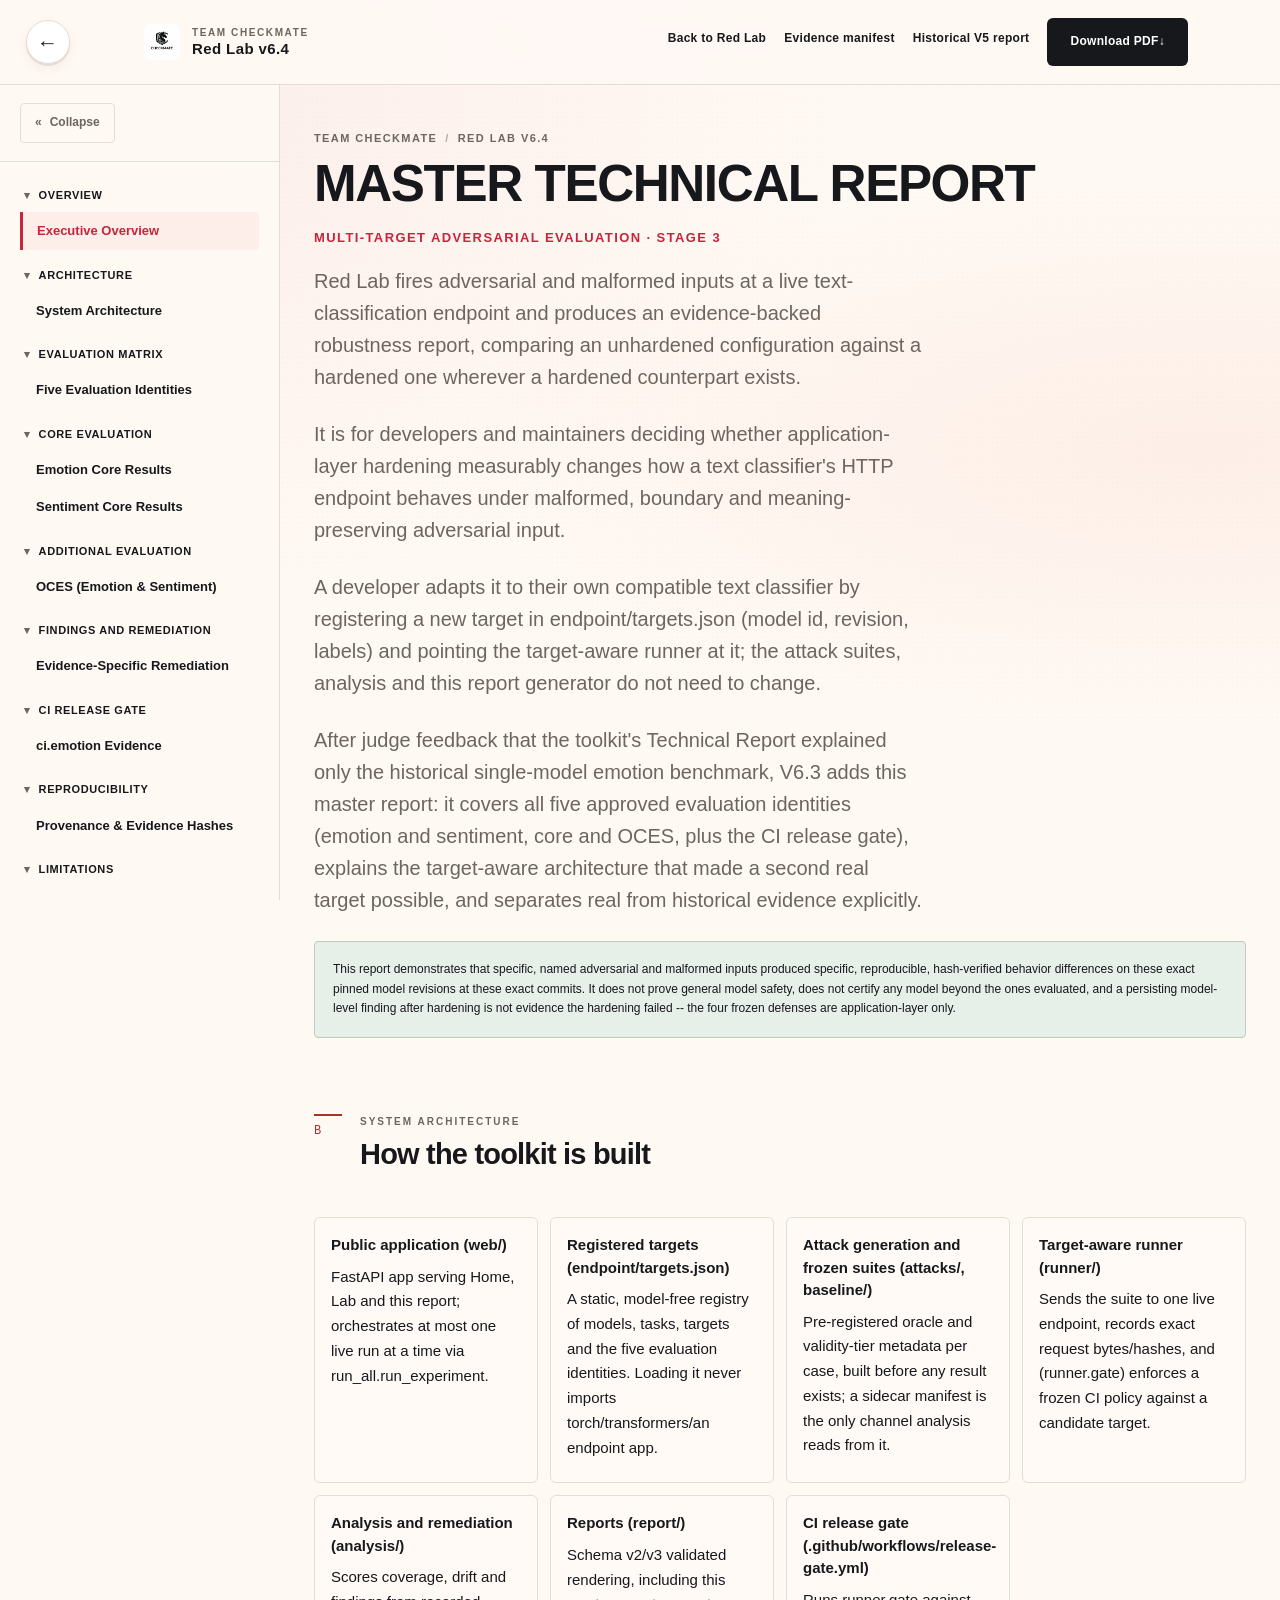
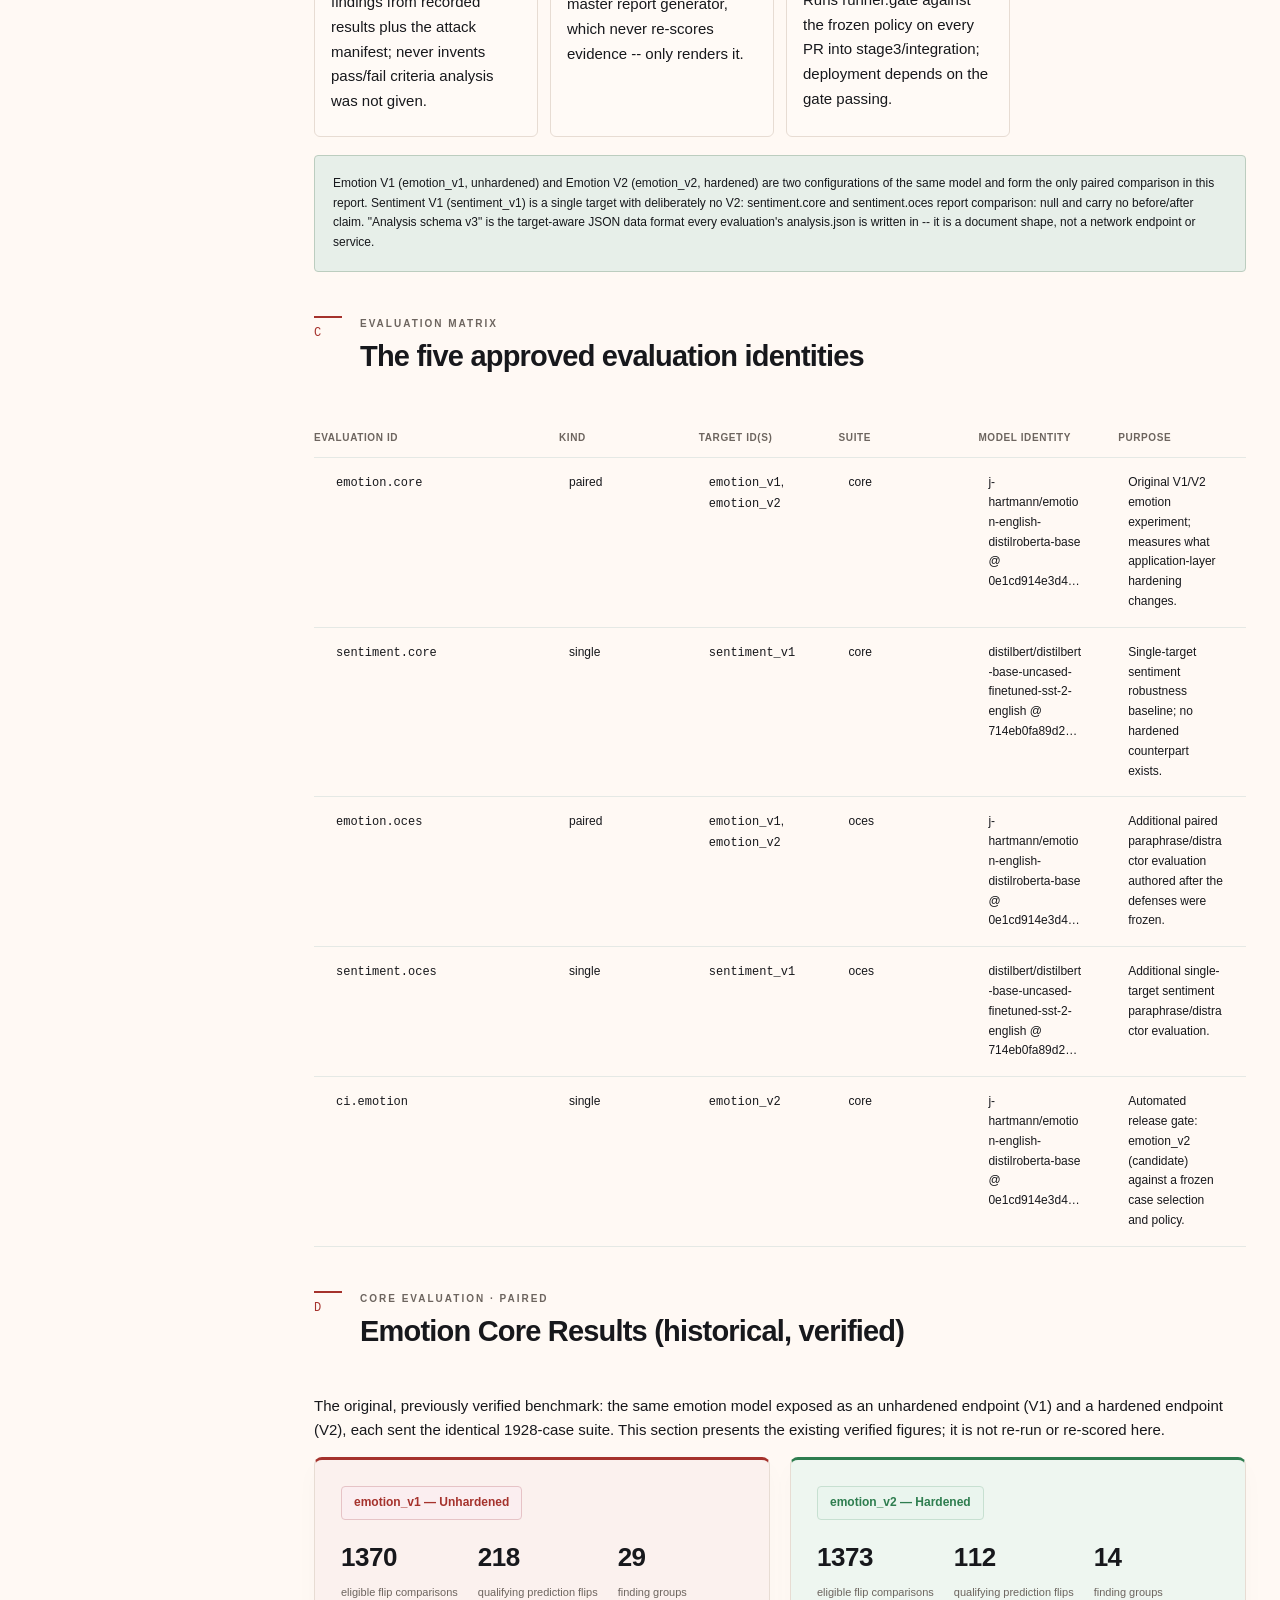
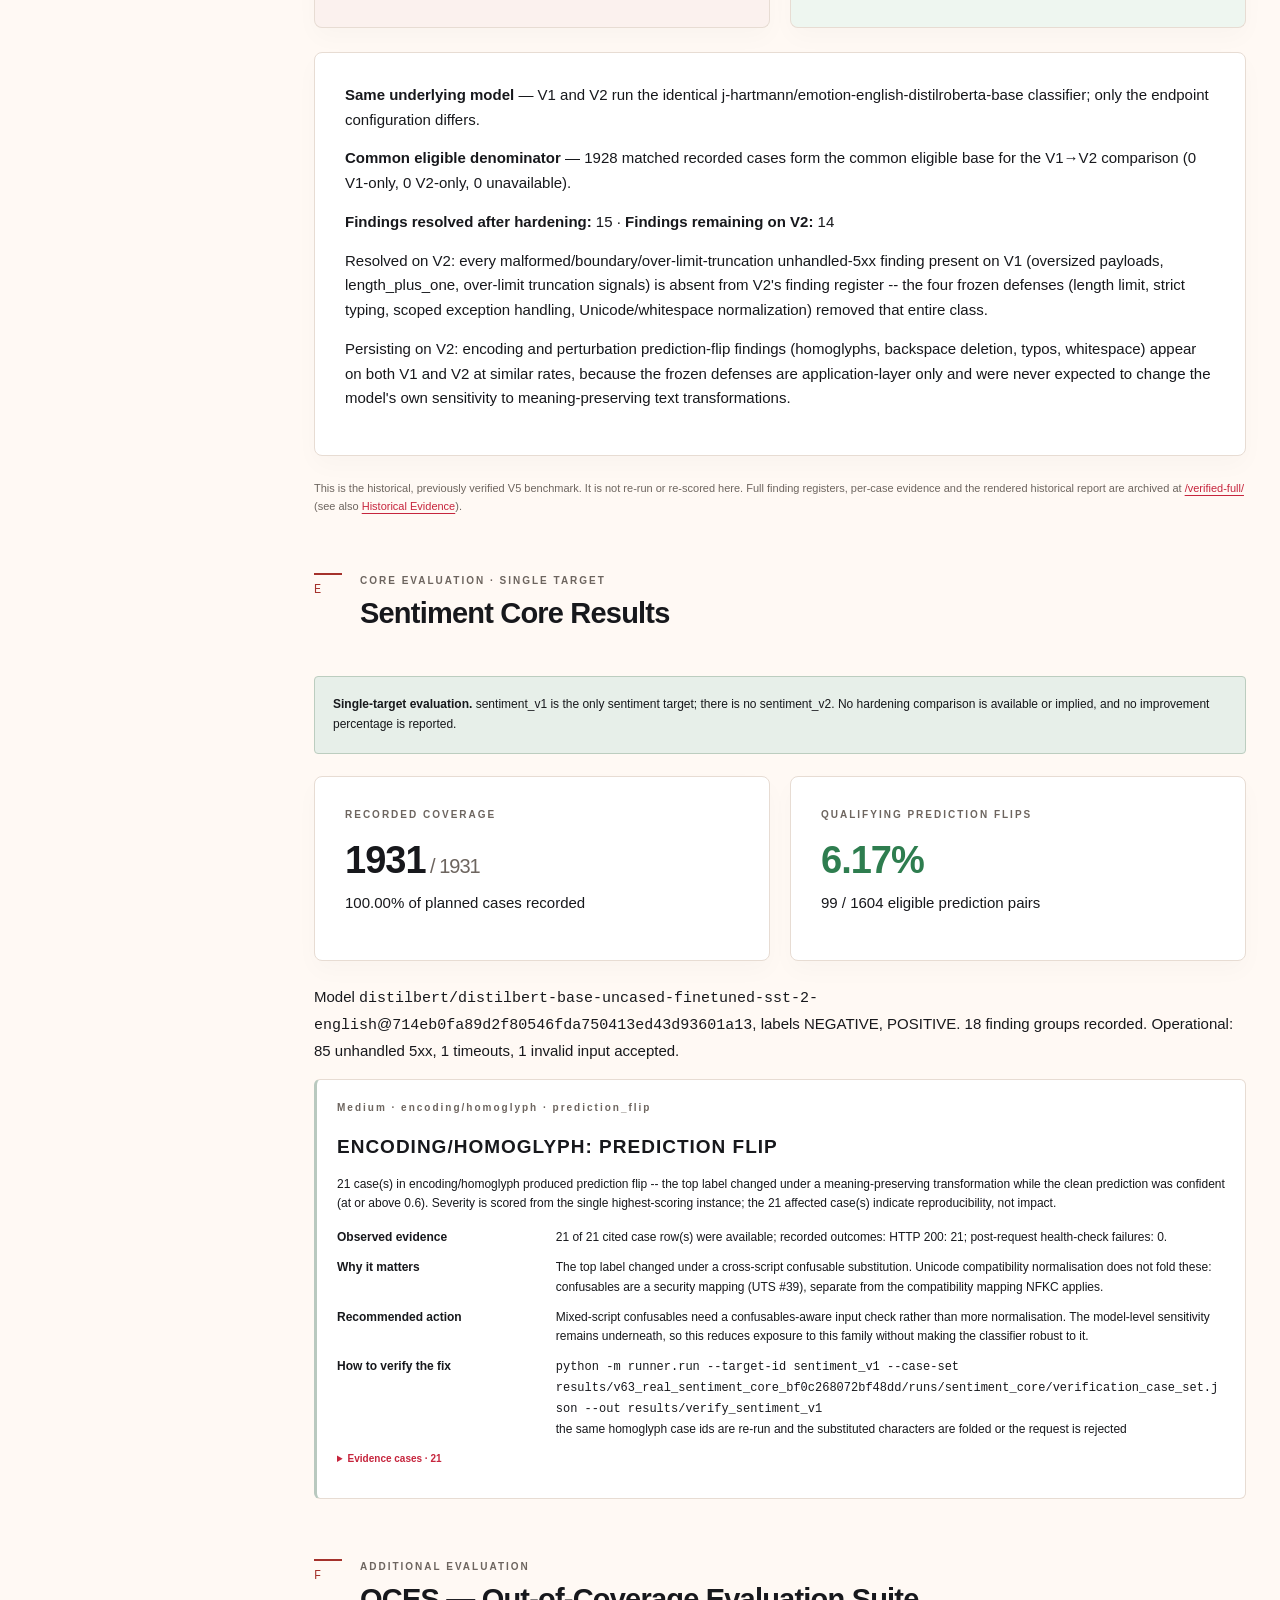
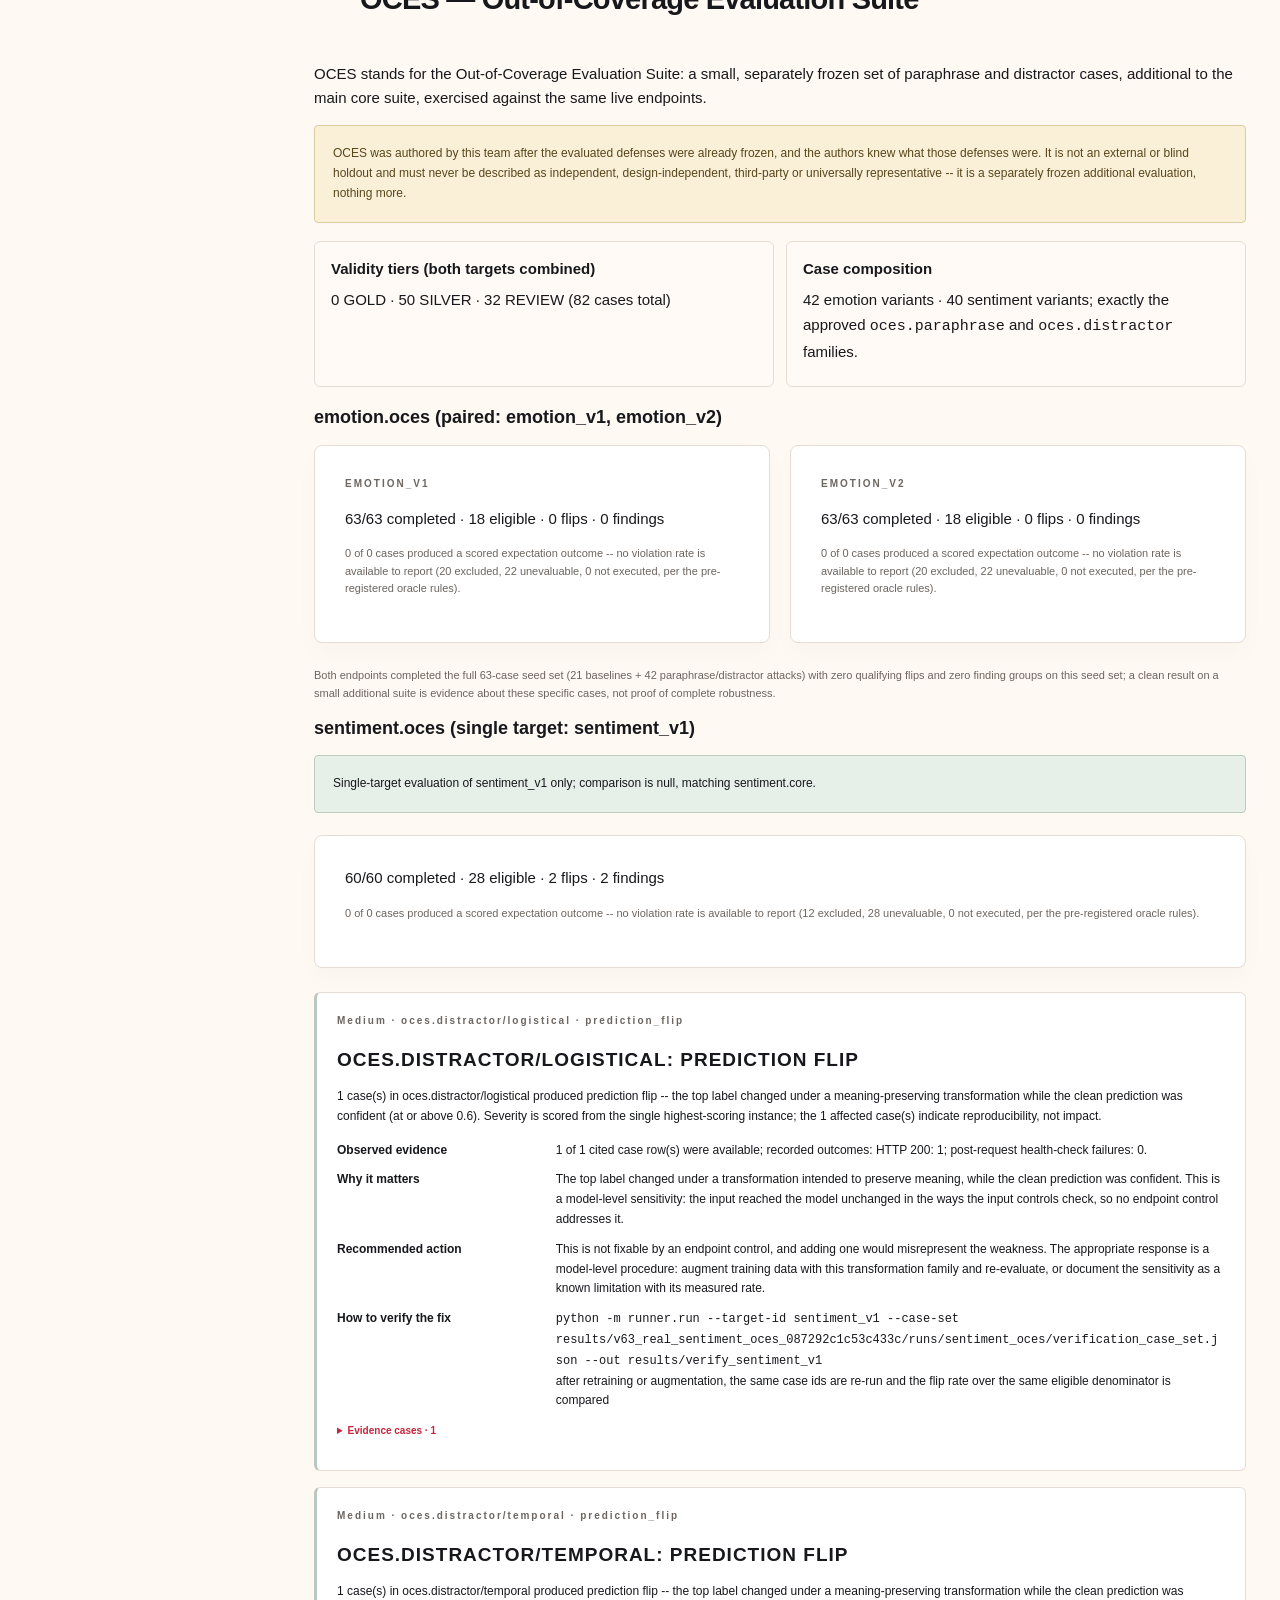
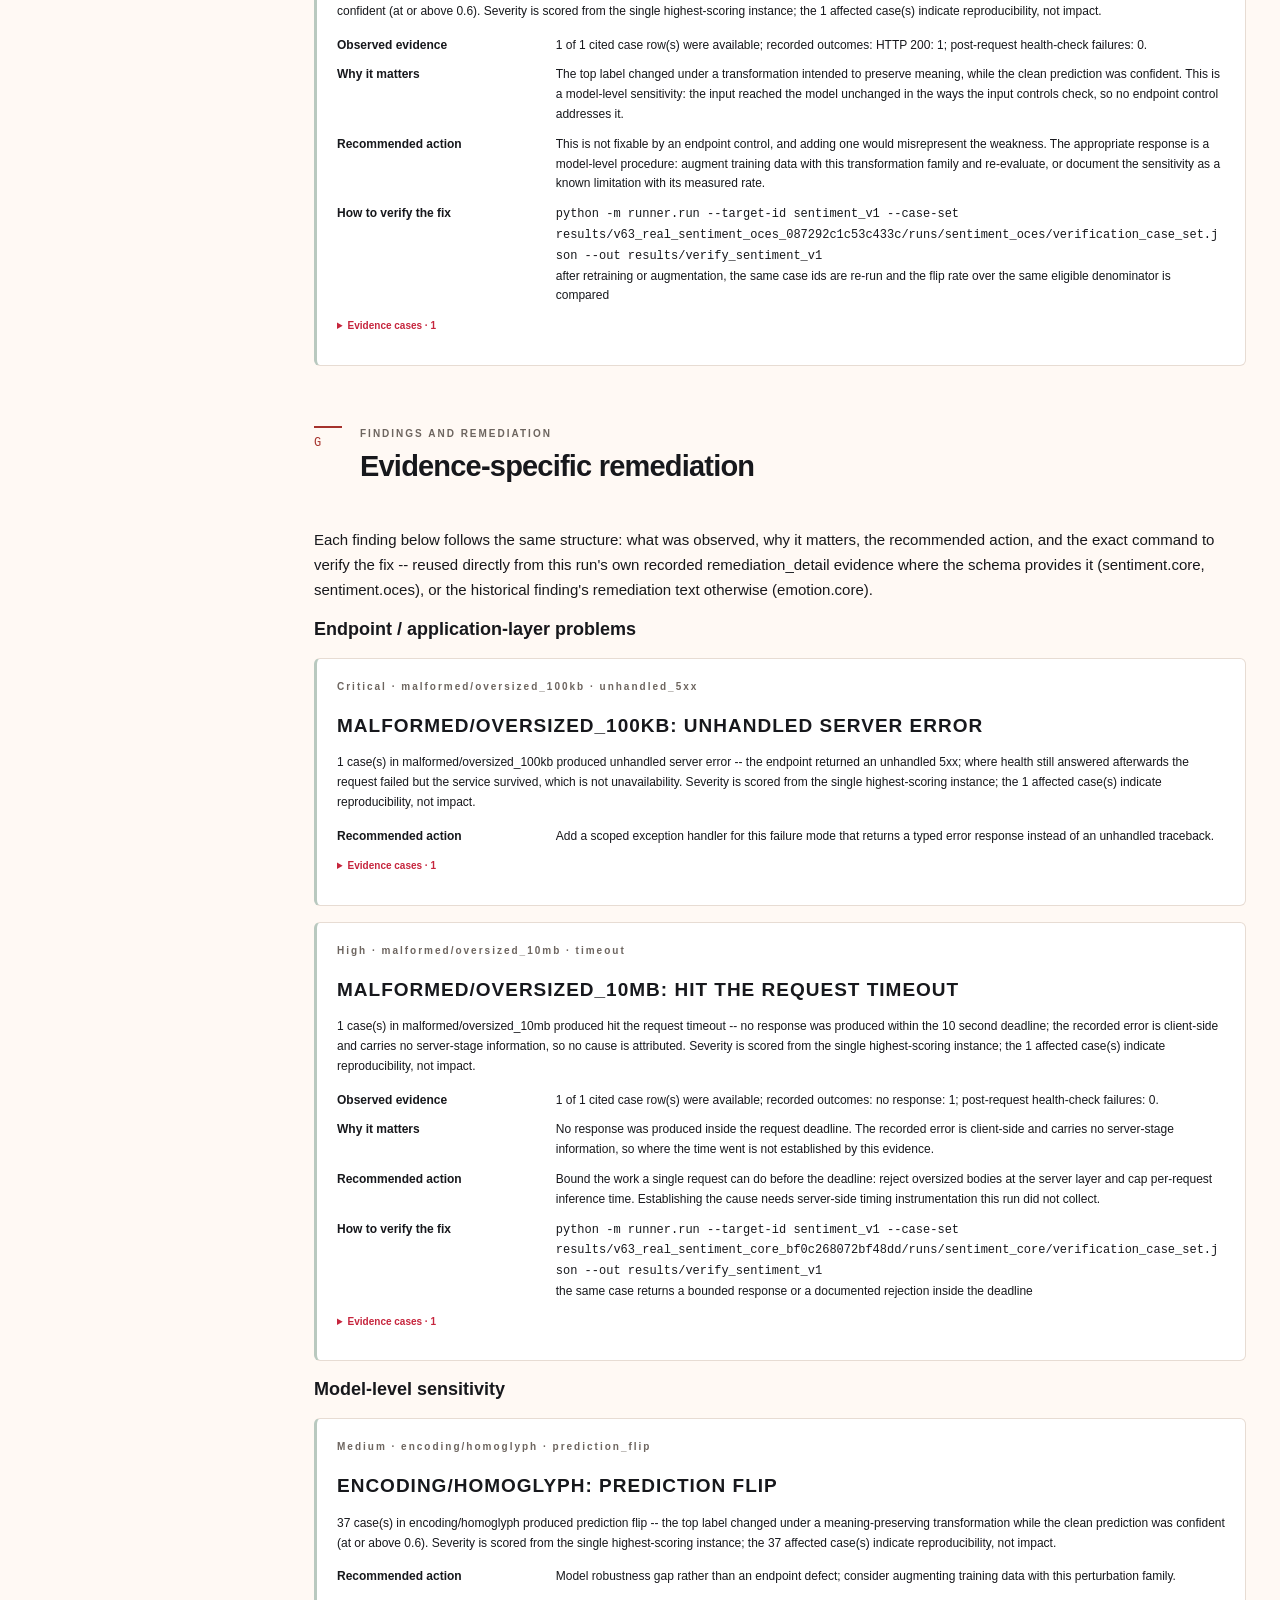
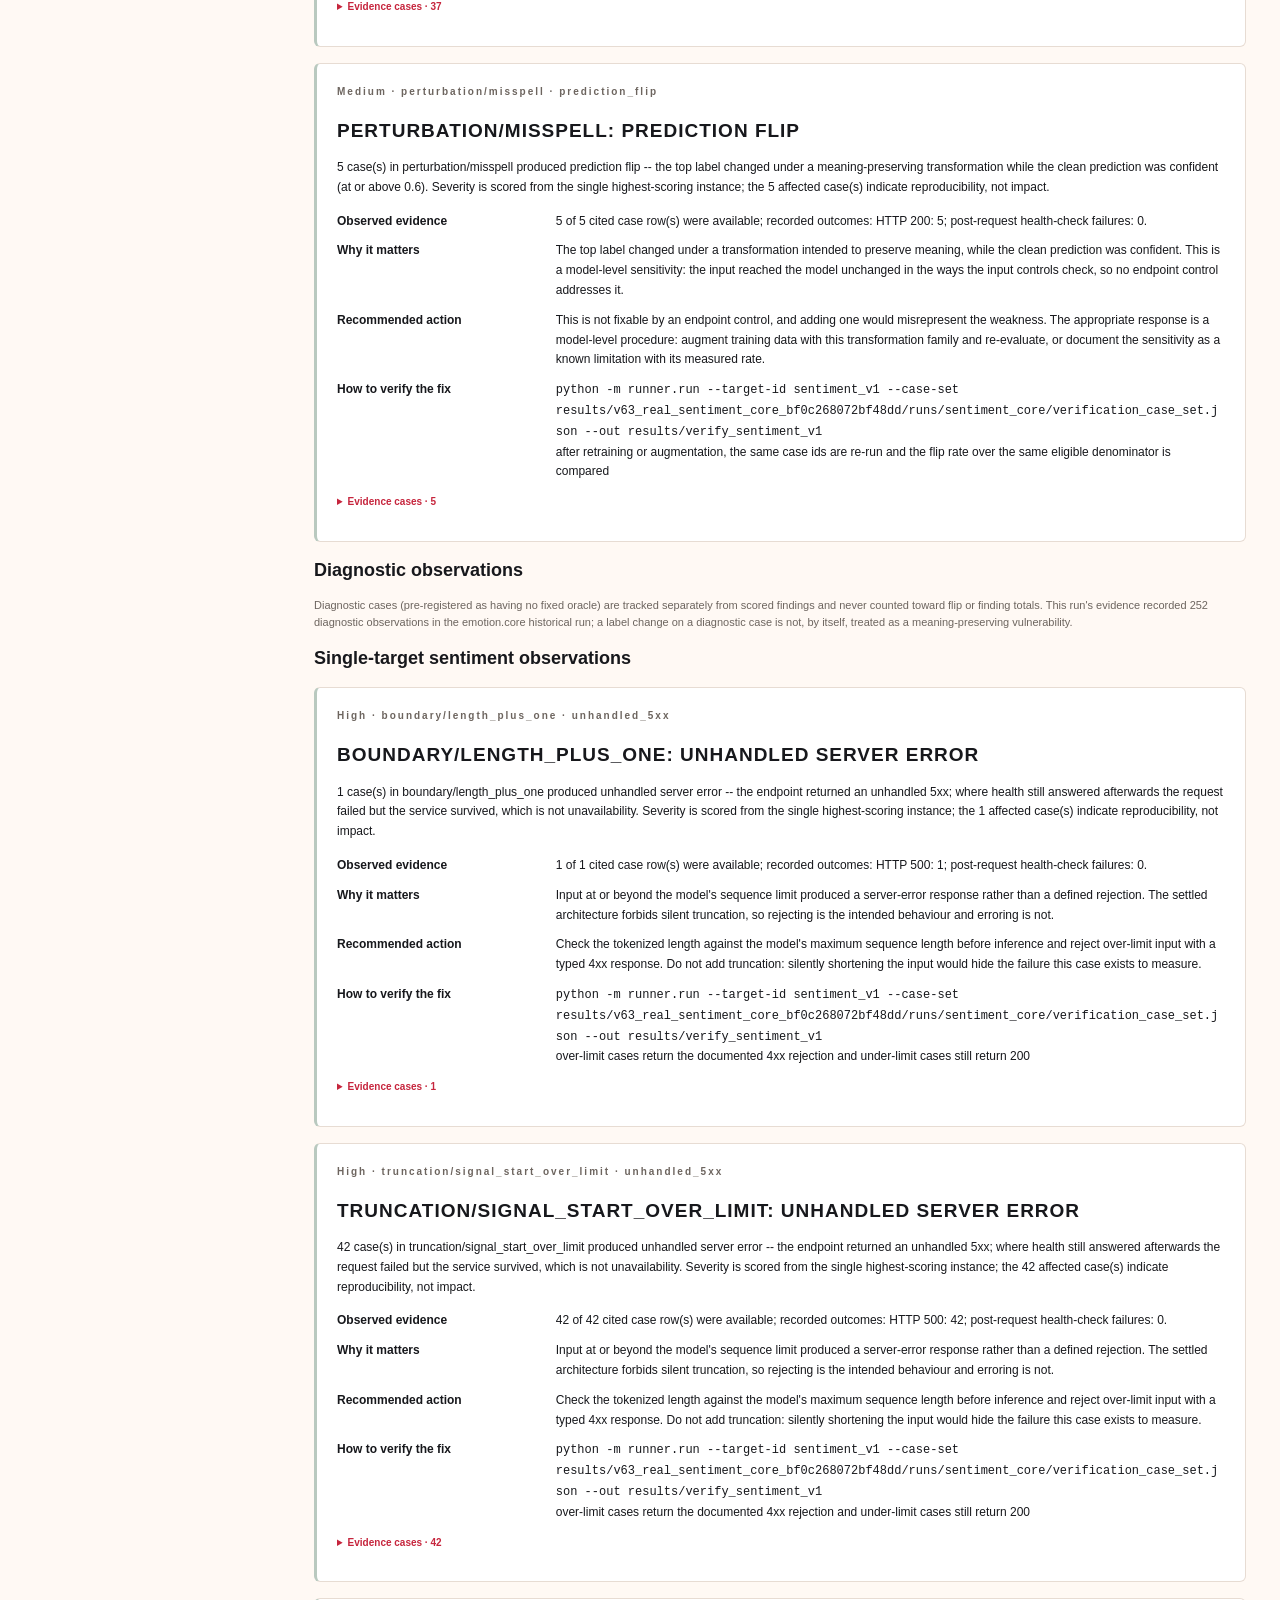
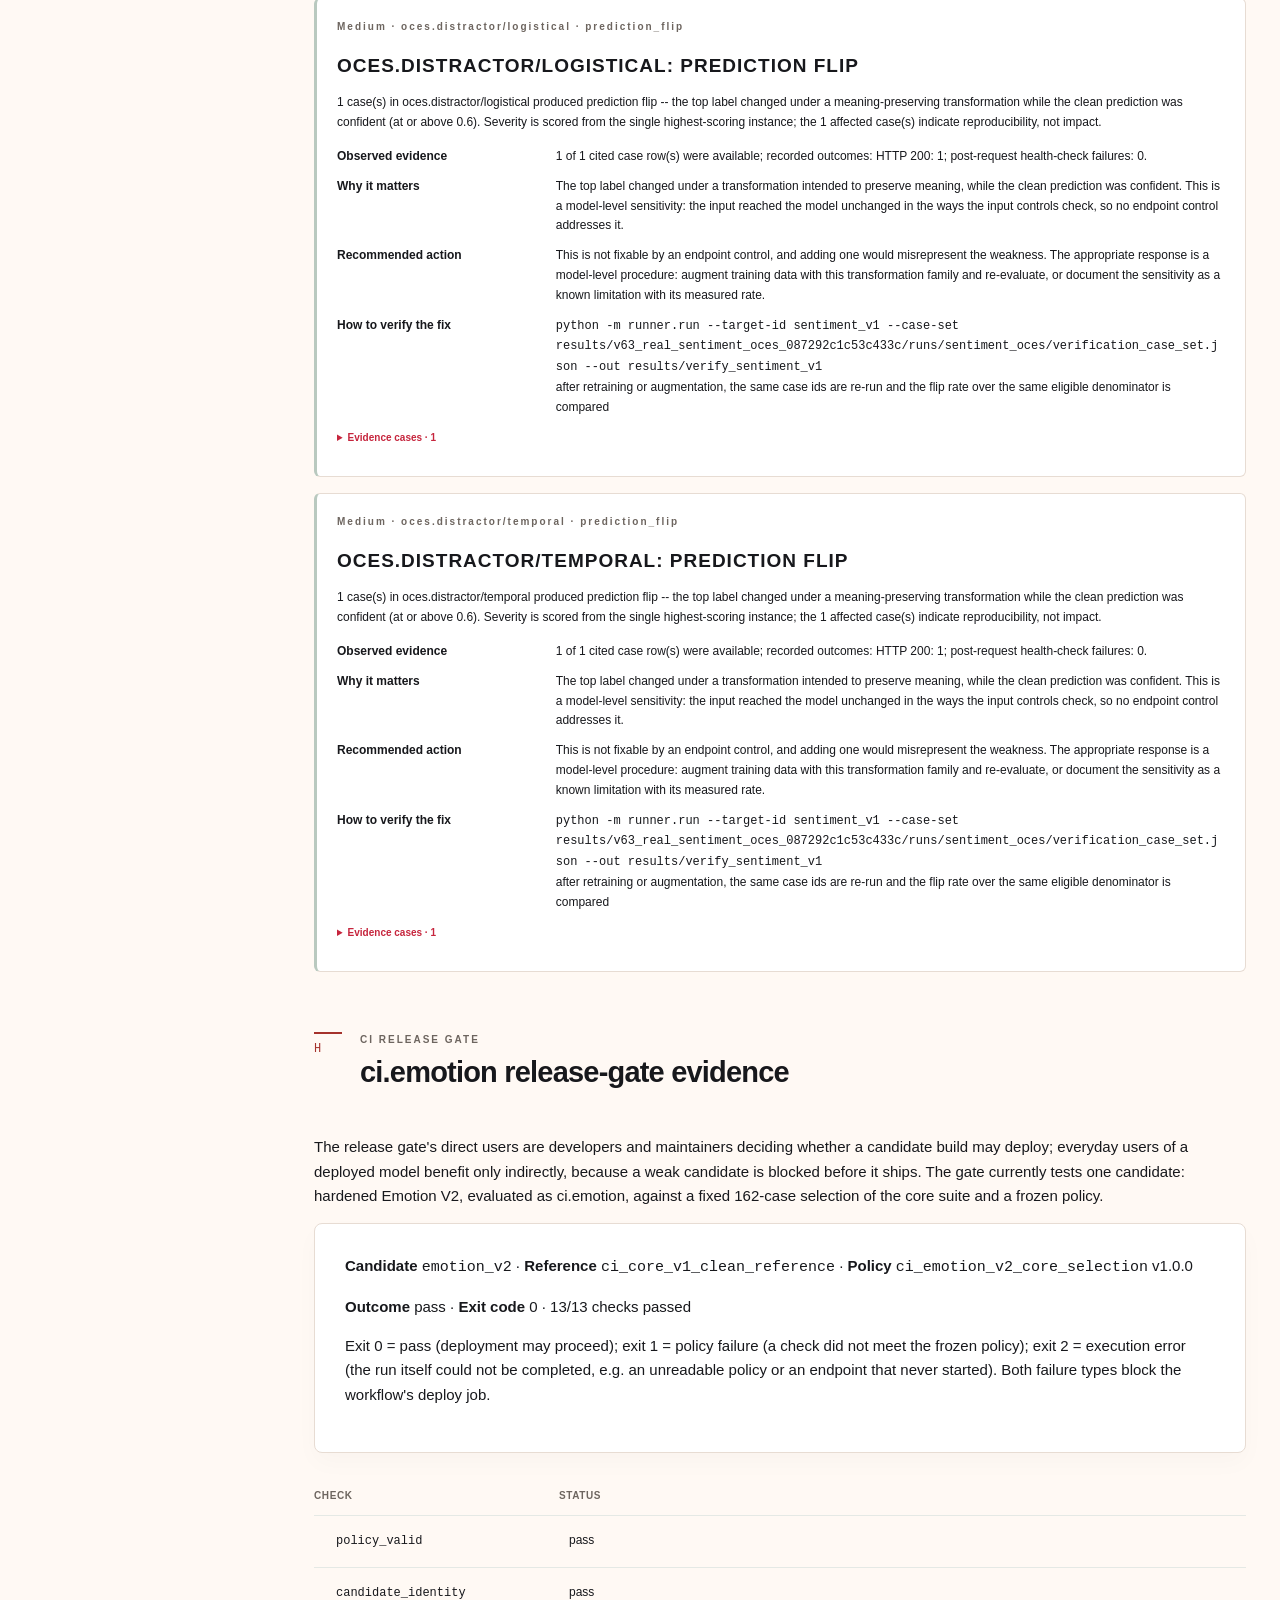
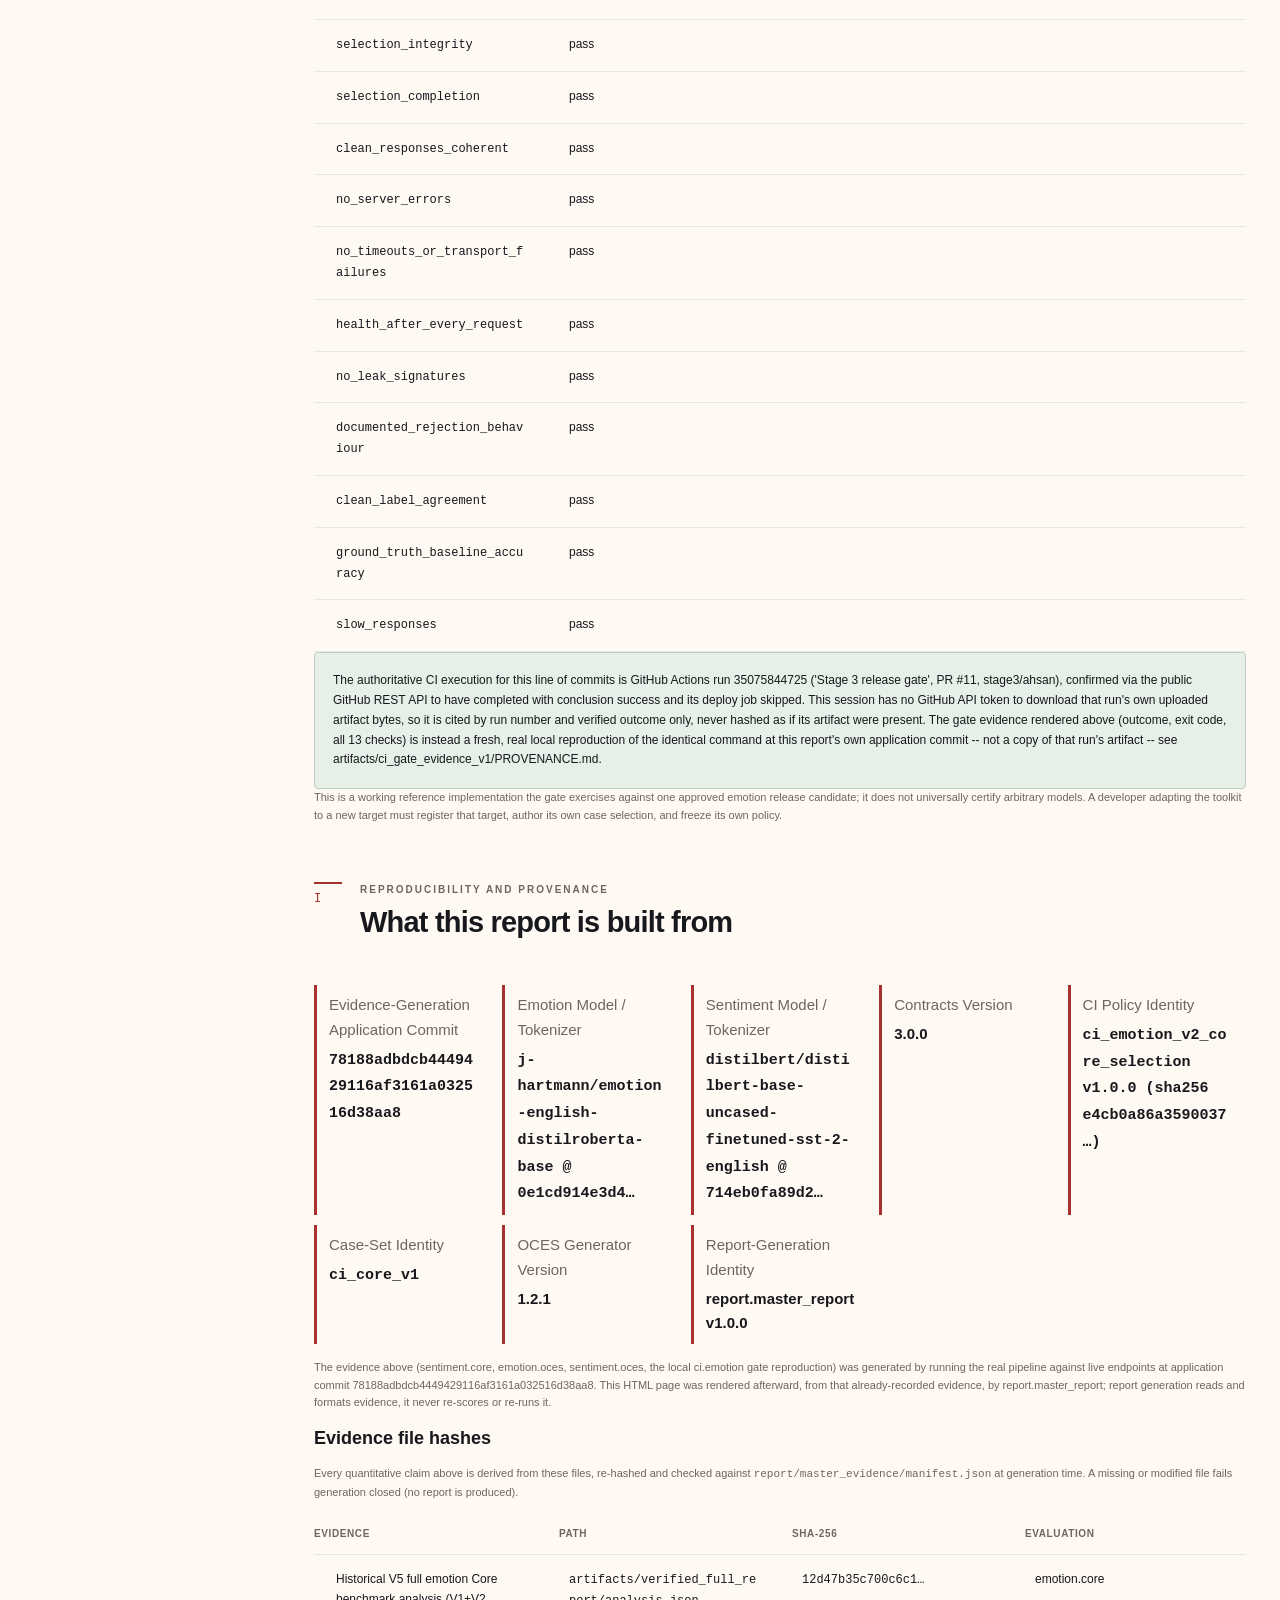
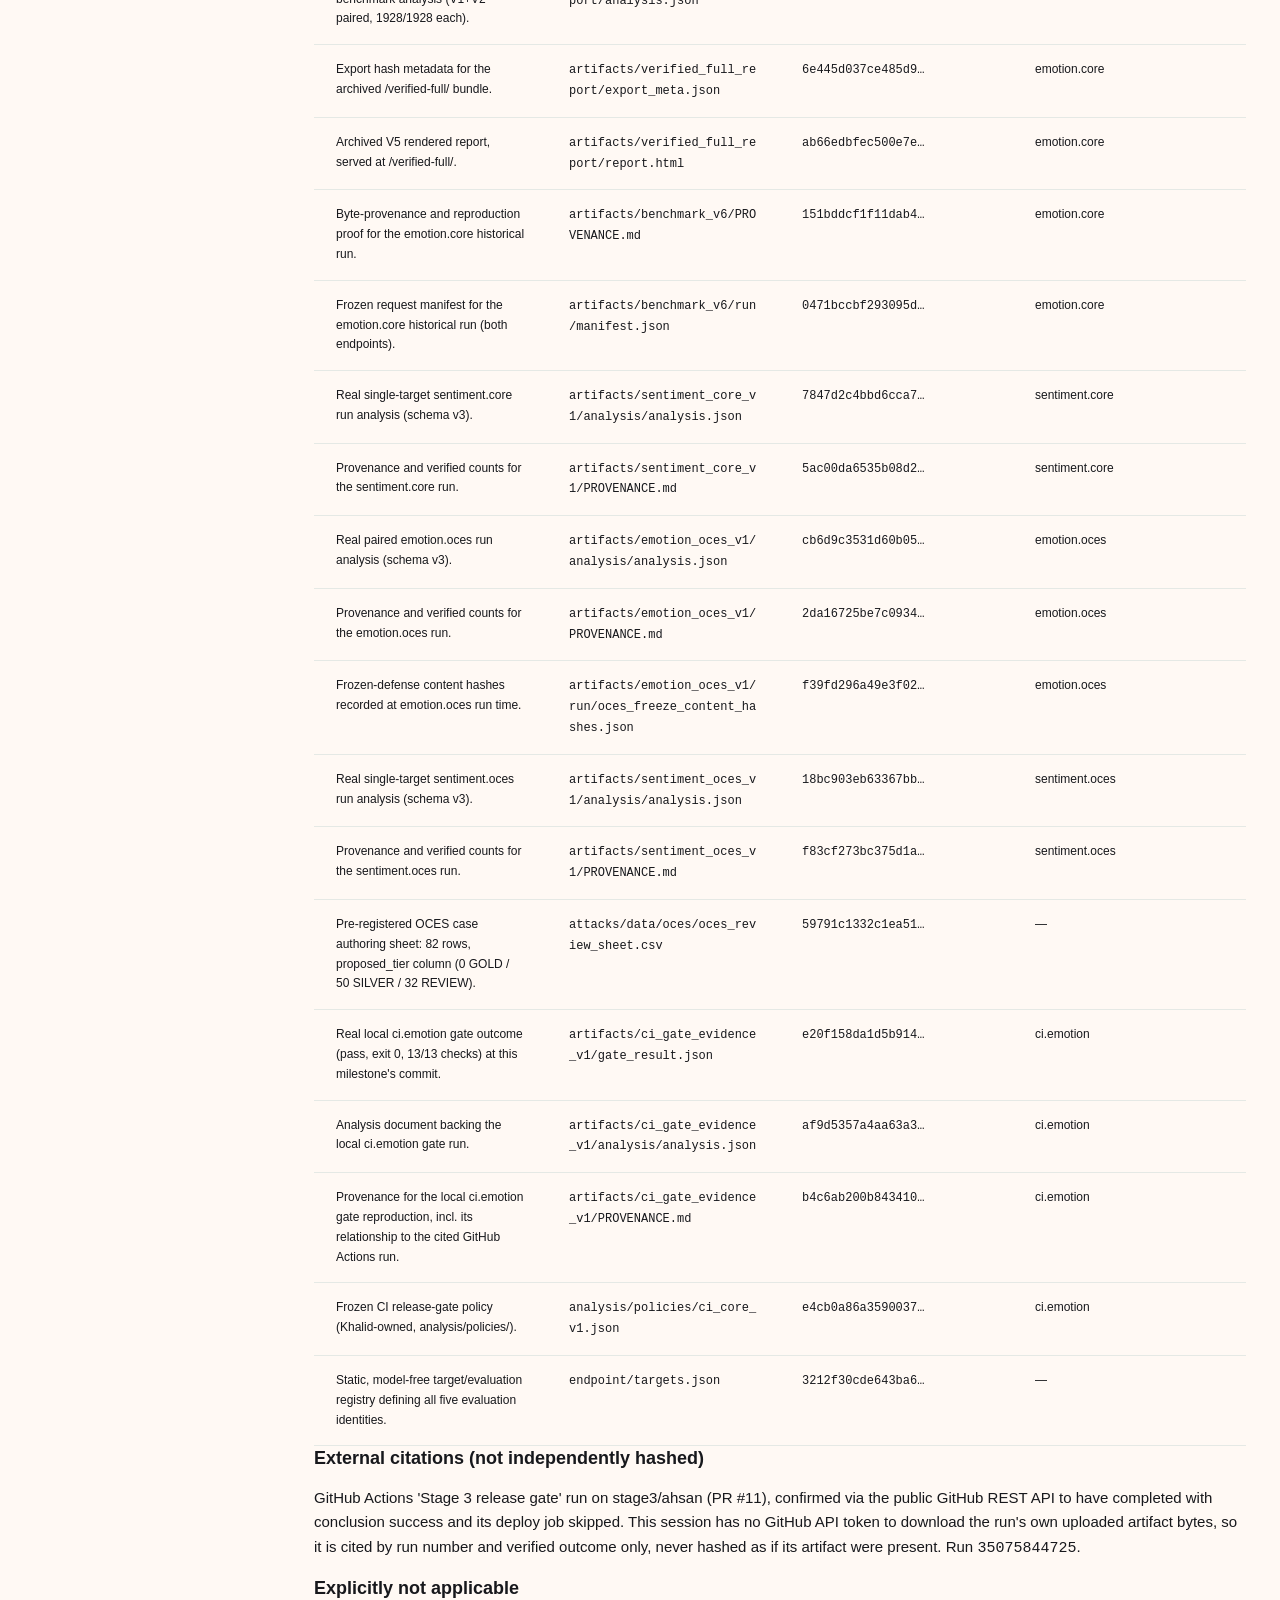
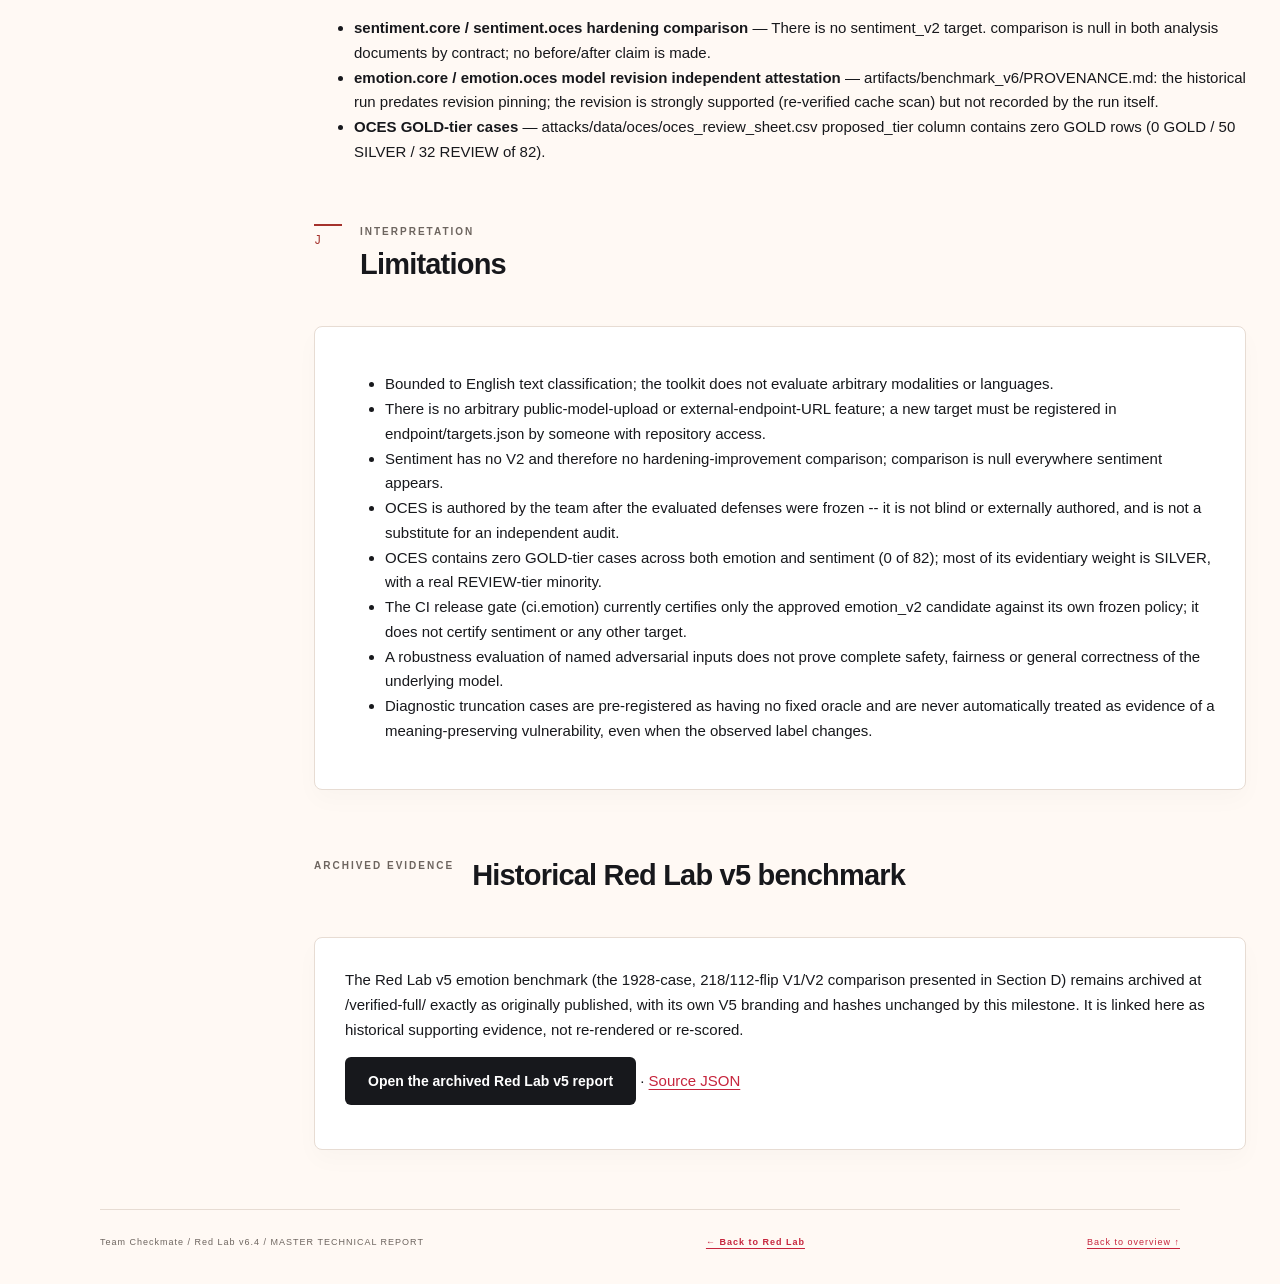
==== commit 920a6caa: "feat(v6.4): finalize master technical report HTML and PDF Reviews the V6.3 master report in a real b" ====
--- a/artifacts/technical_report/index.html
+++ b/artifacts/technical_report/index.html
@@ -495,11 +495,11 @@
 <header class="masthead">
   <a class="rl-back-btn" href="/" onclick="return rlGoBack(event)" aria-label="Back" title="Back">&larr;</a>
   <div class="masthead-inner">
-    <a class="brand" href="#overview"><img src="[data-uri]" alt="Team Checkmate" class="brand-logo"><span class="brand-text"><span class="brand-creator">Team Checkmate</span><span class="brand-product">Red Lab v6.3</span></span></a>
+    <a class="brand" href="#overview"><img src="[data-uri]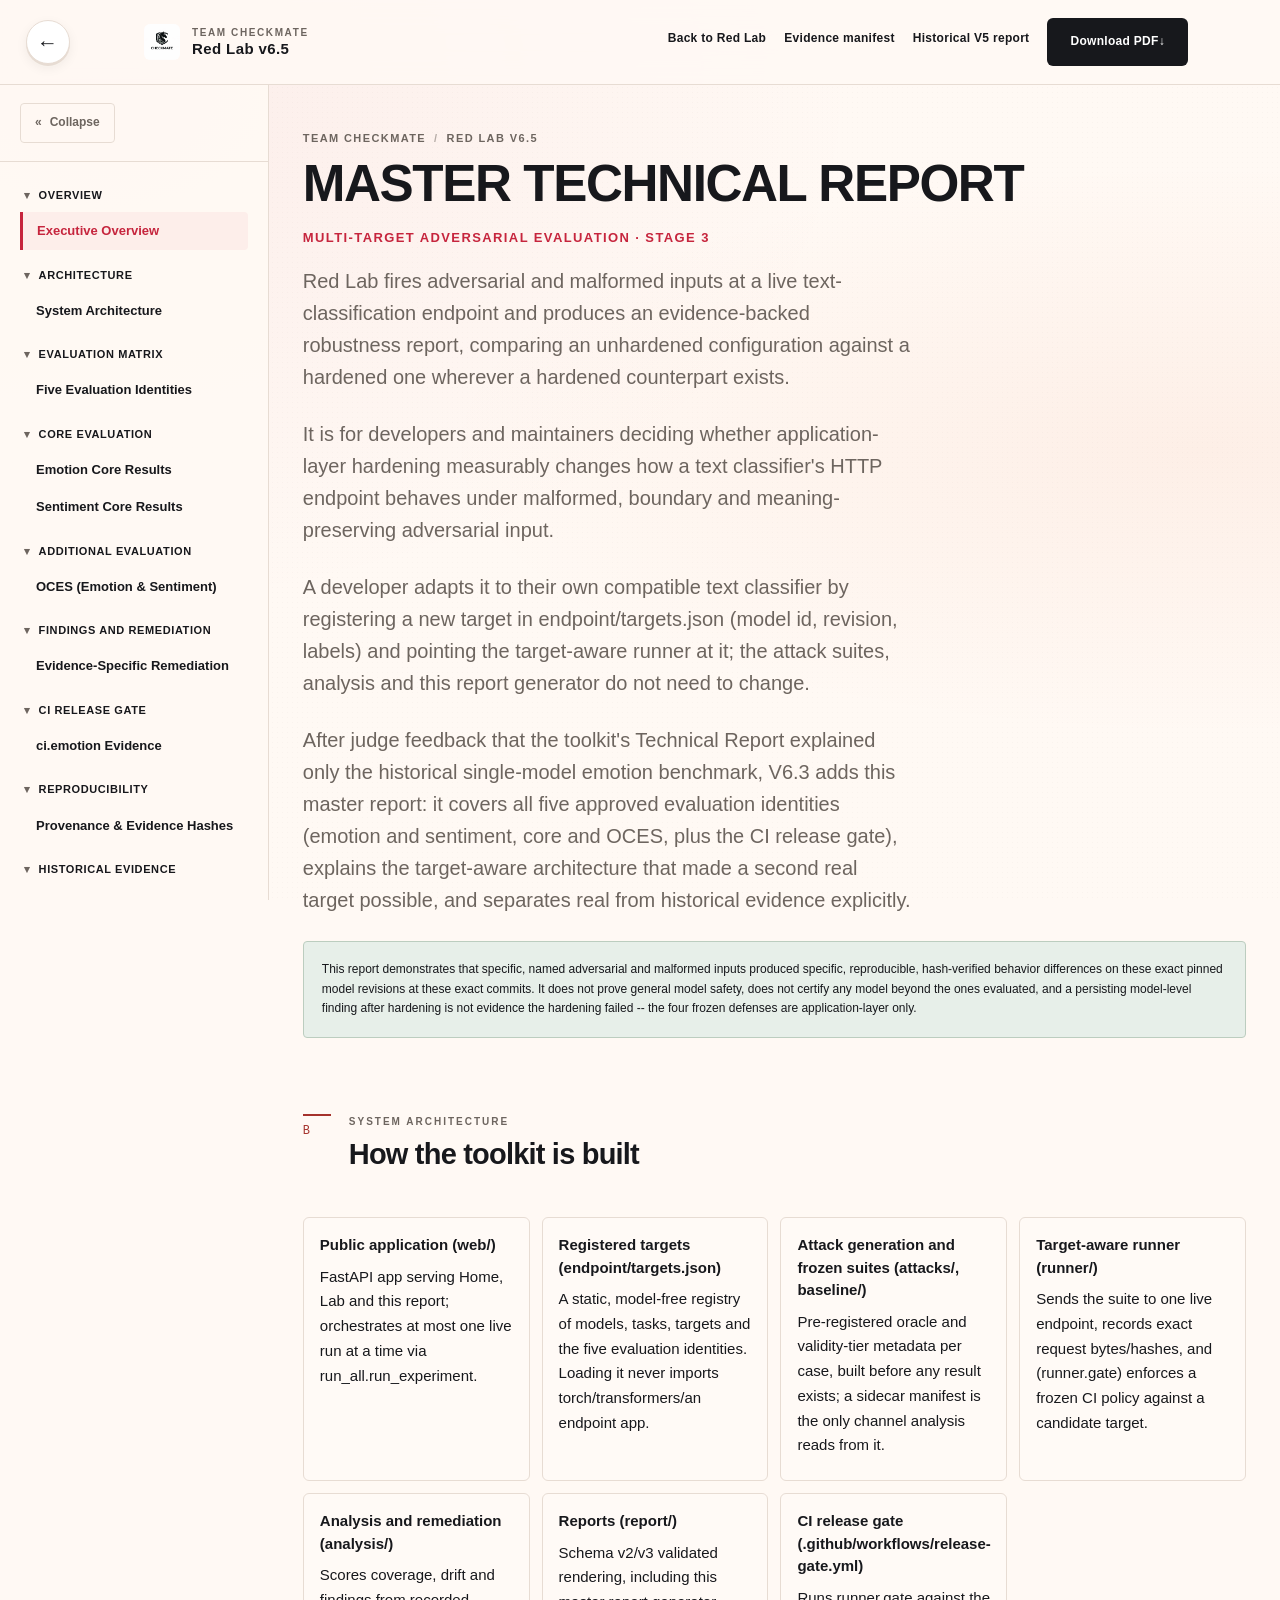
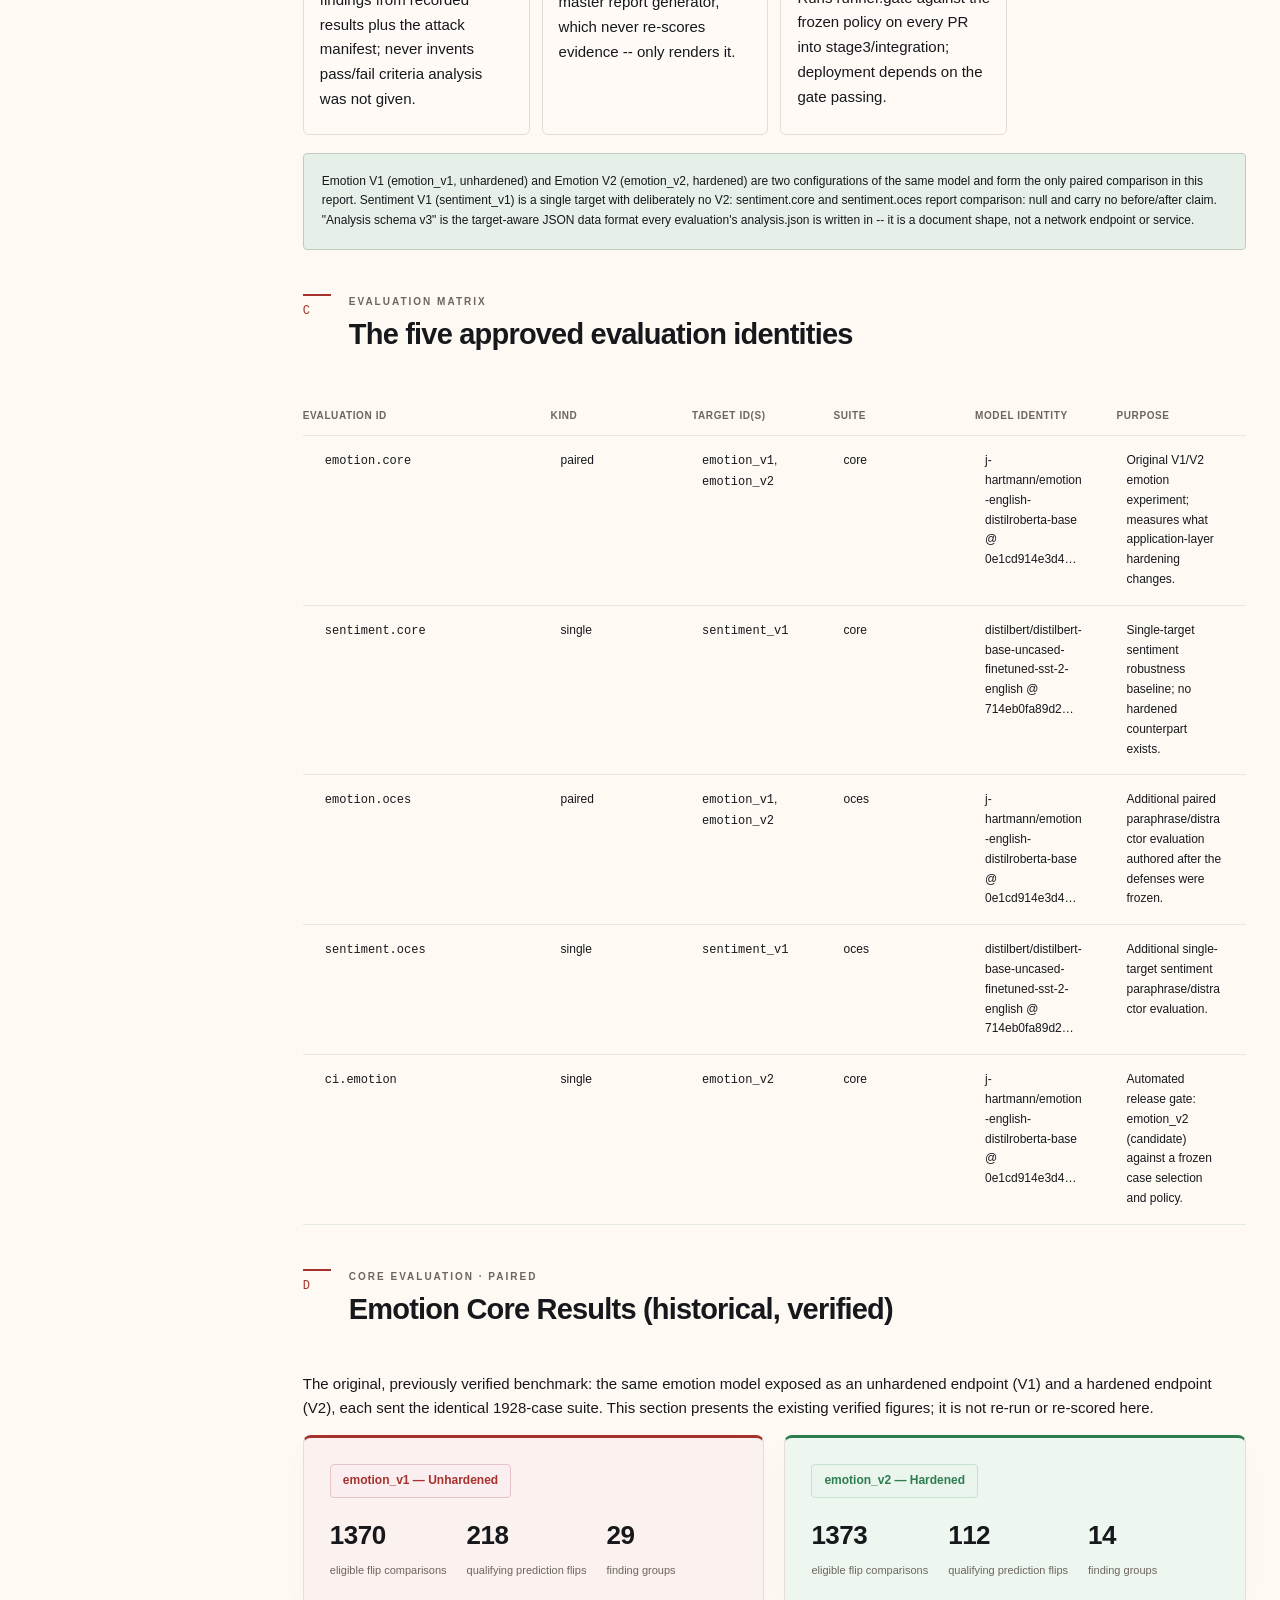
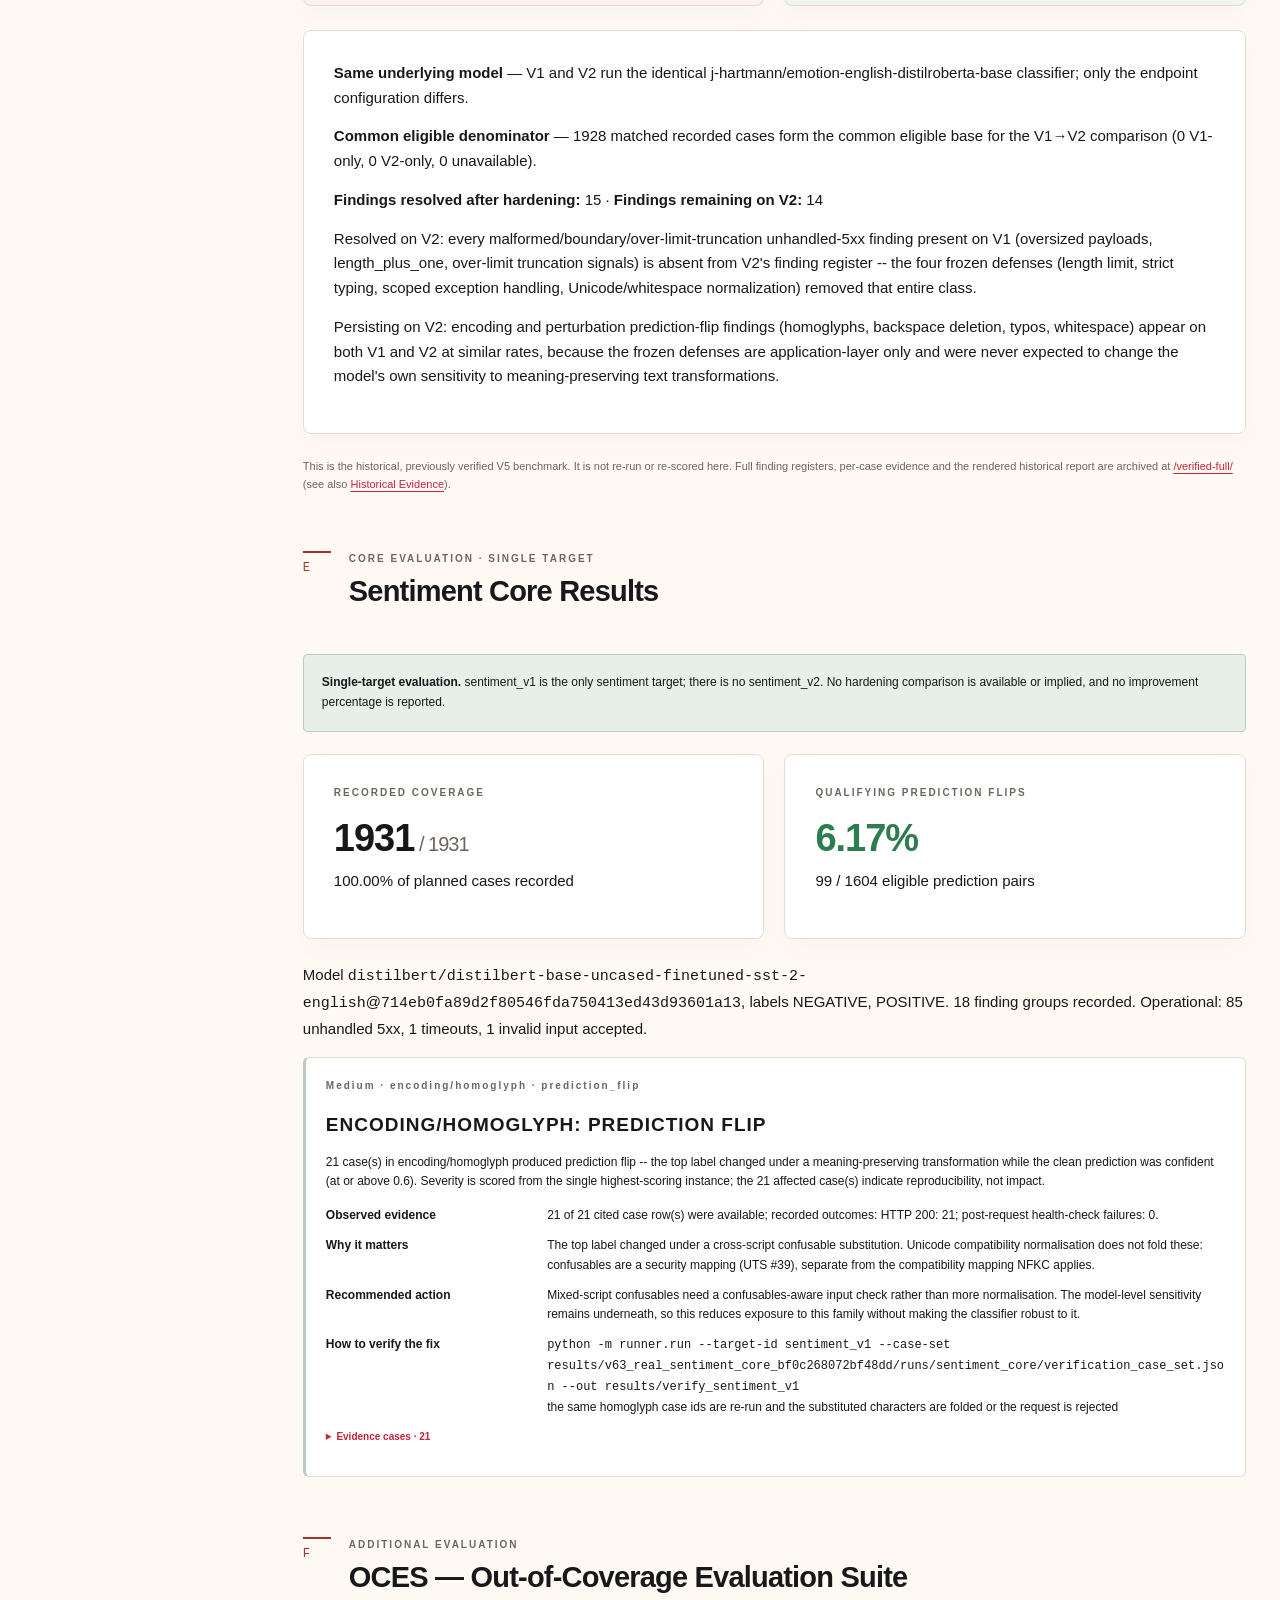
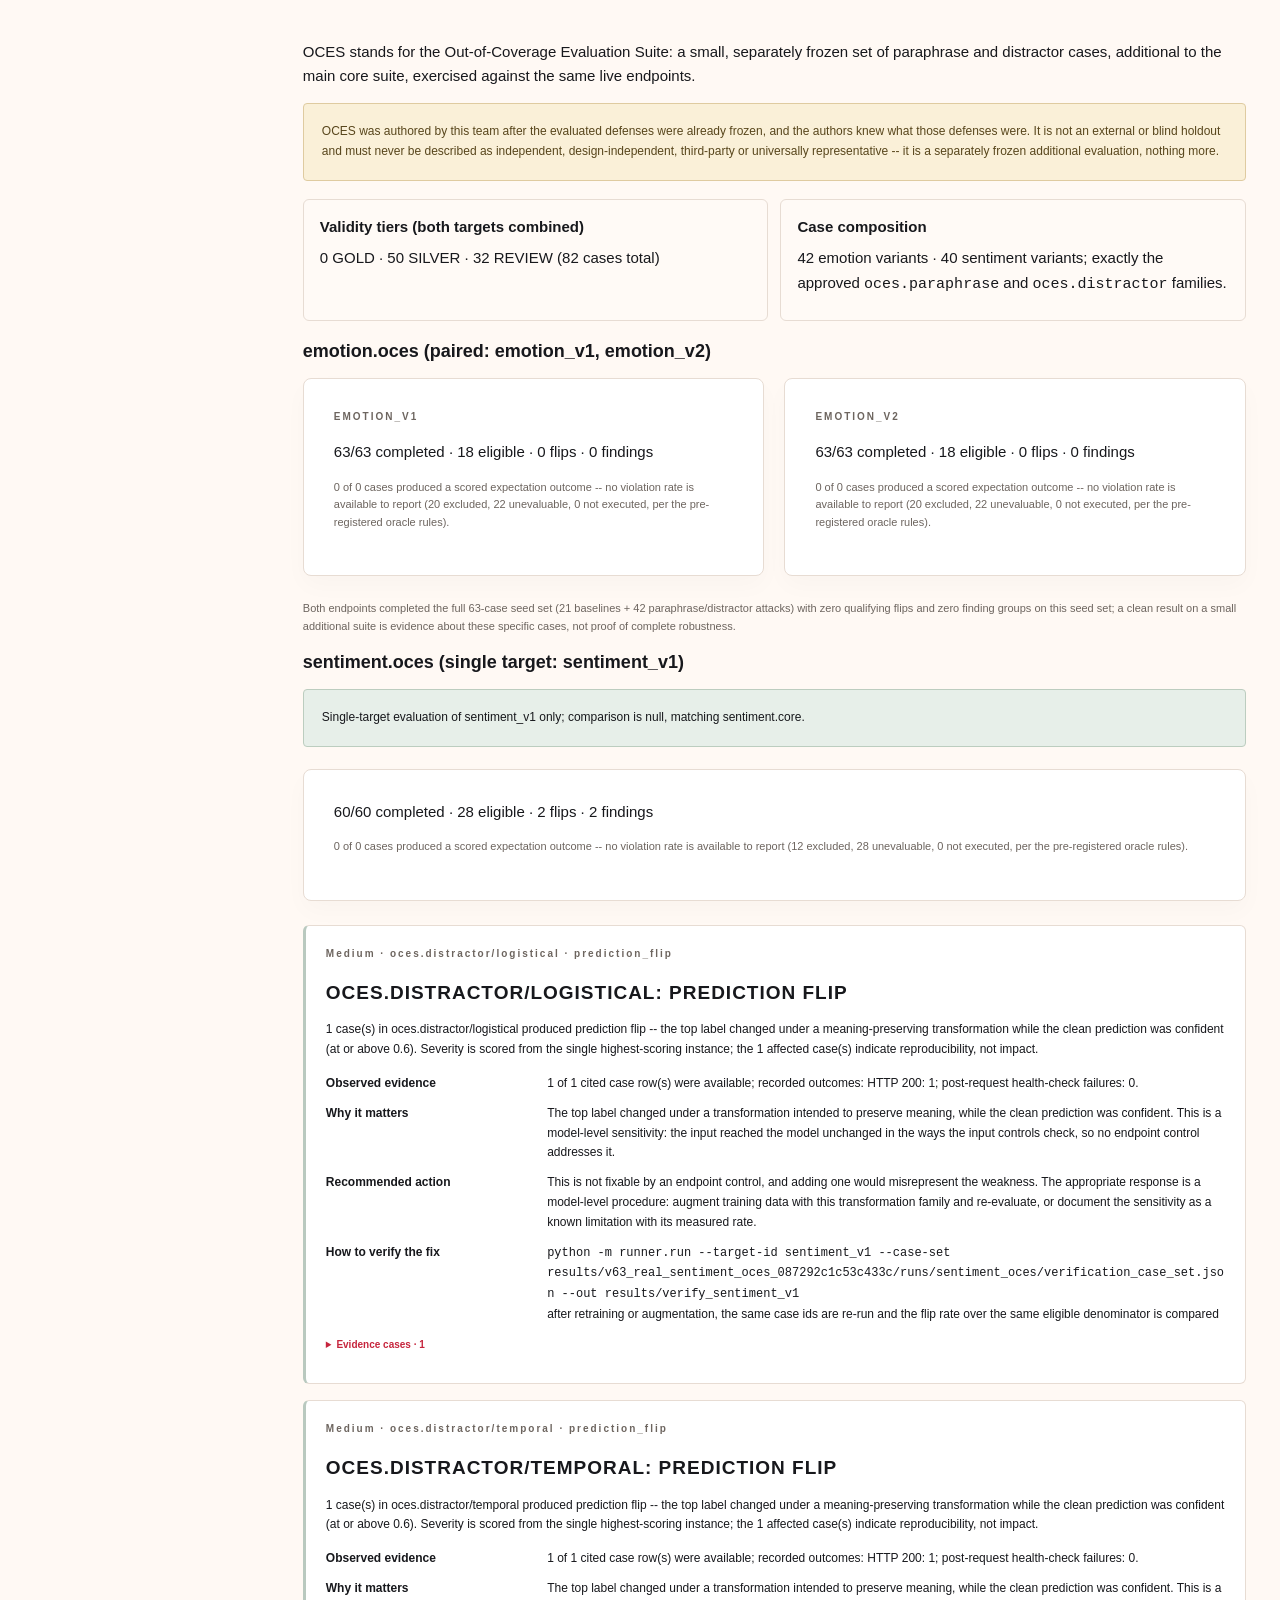
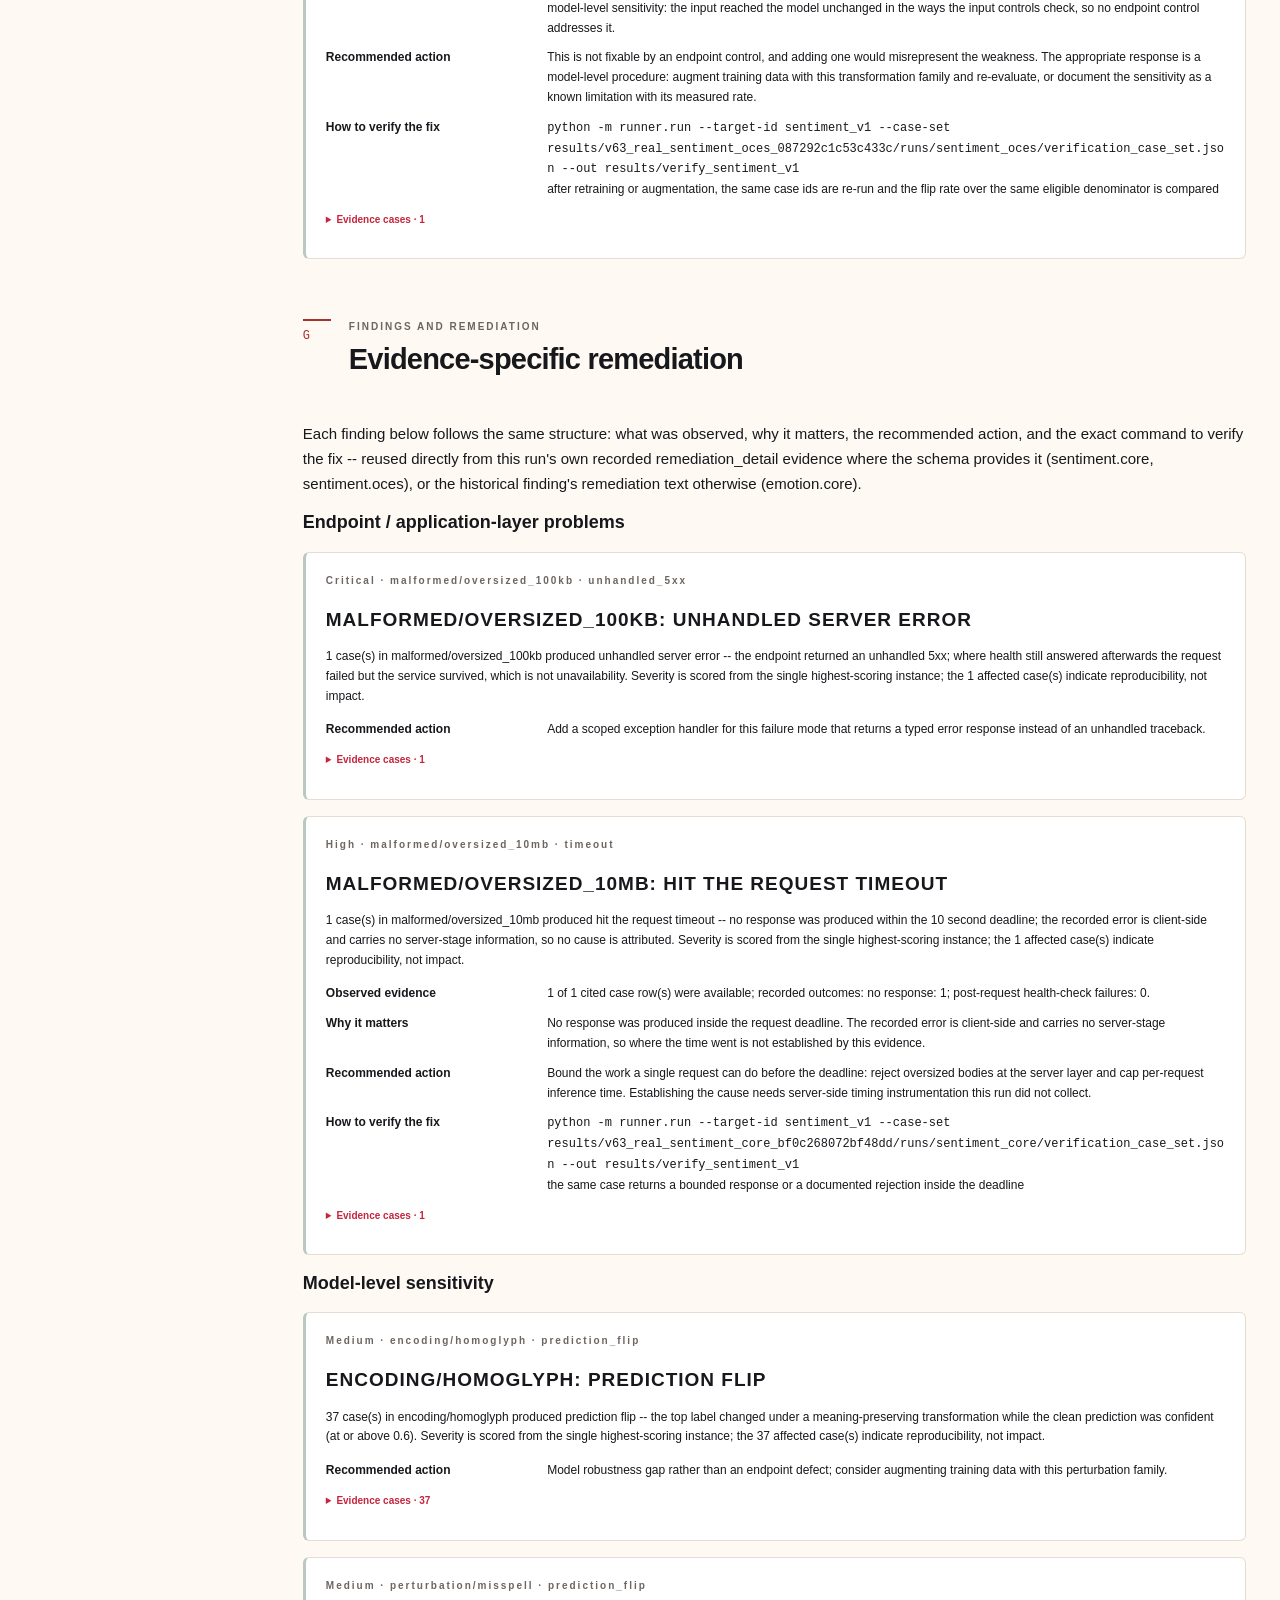
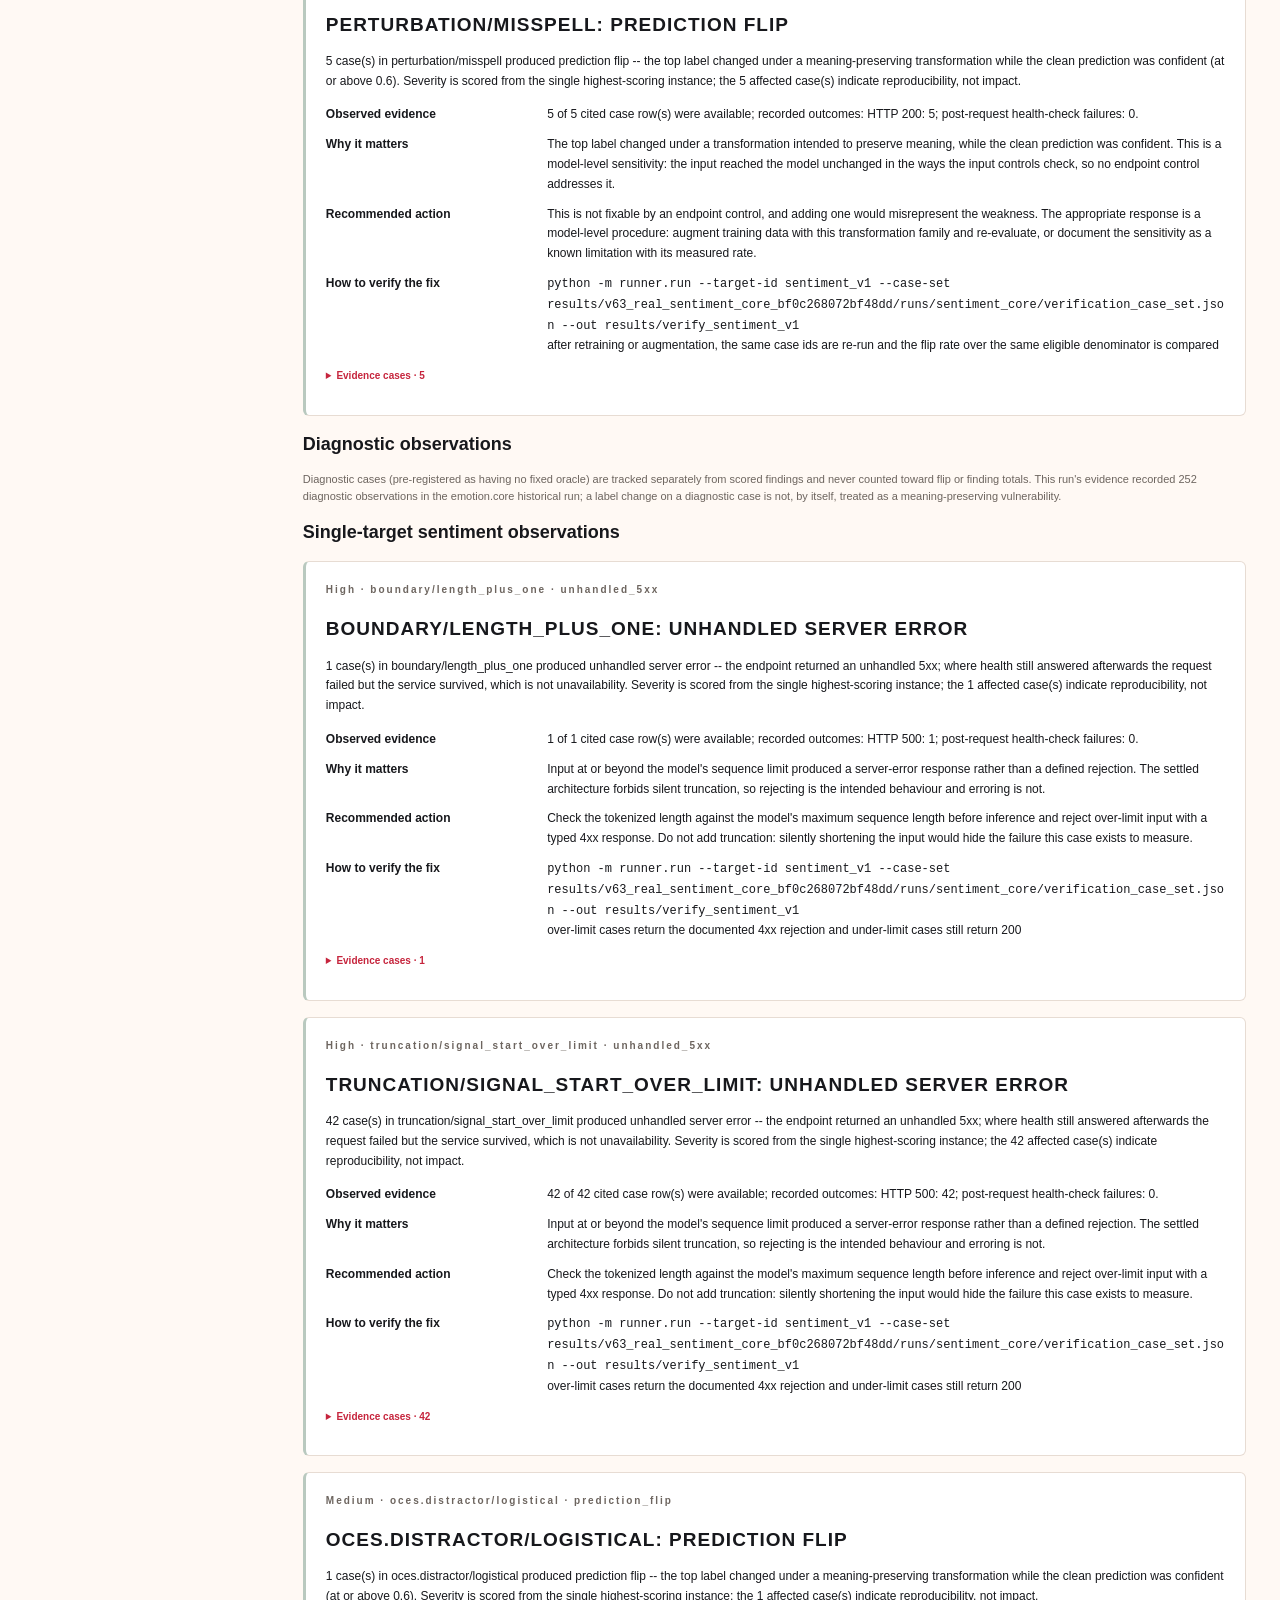
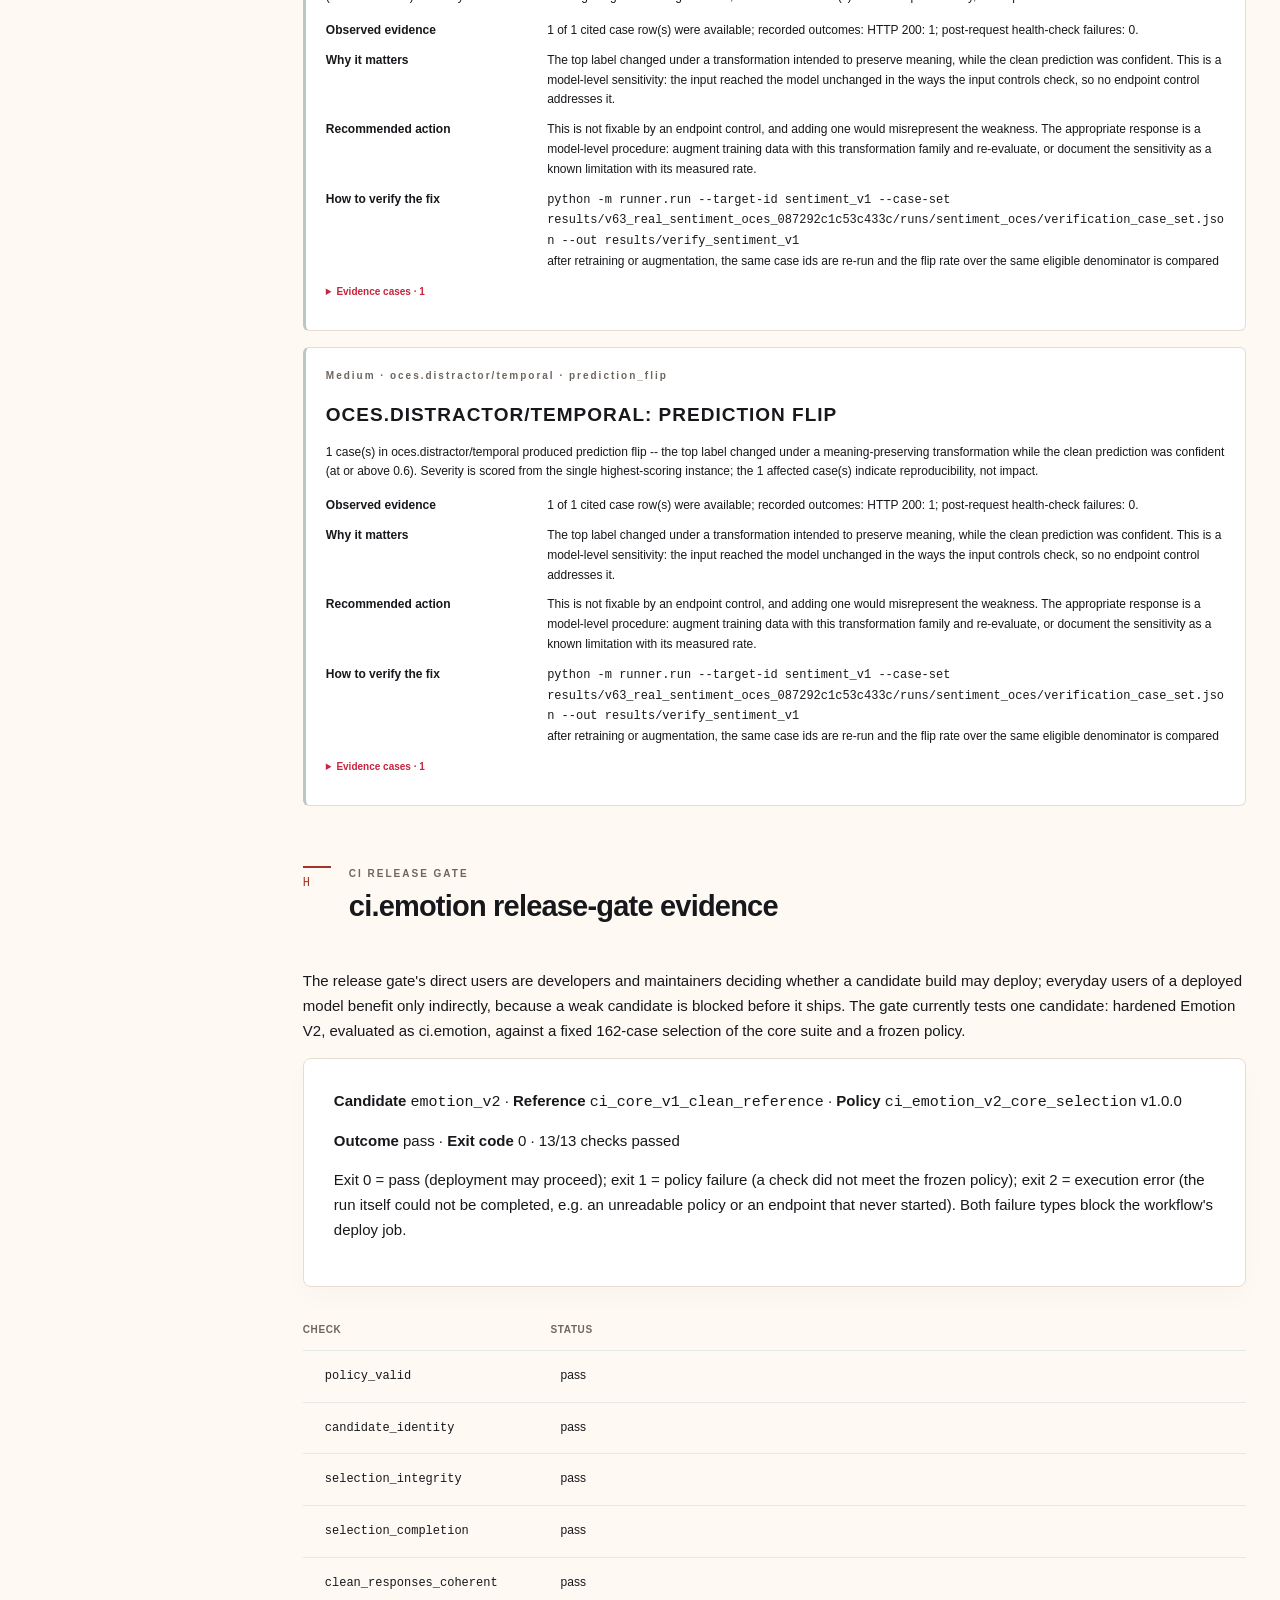
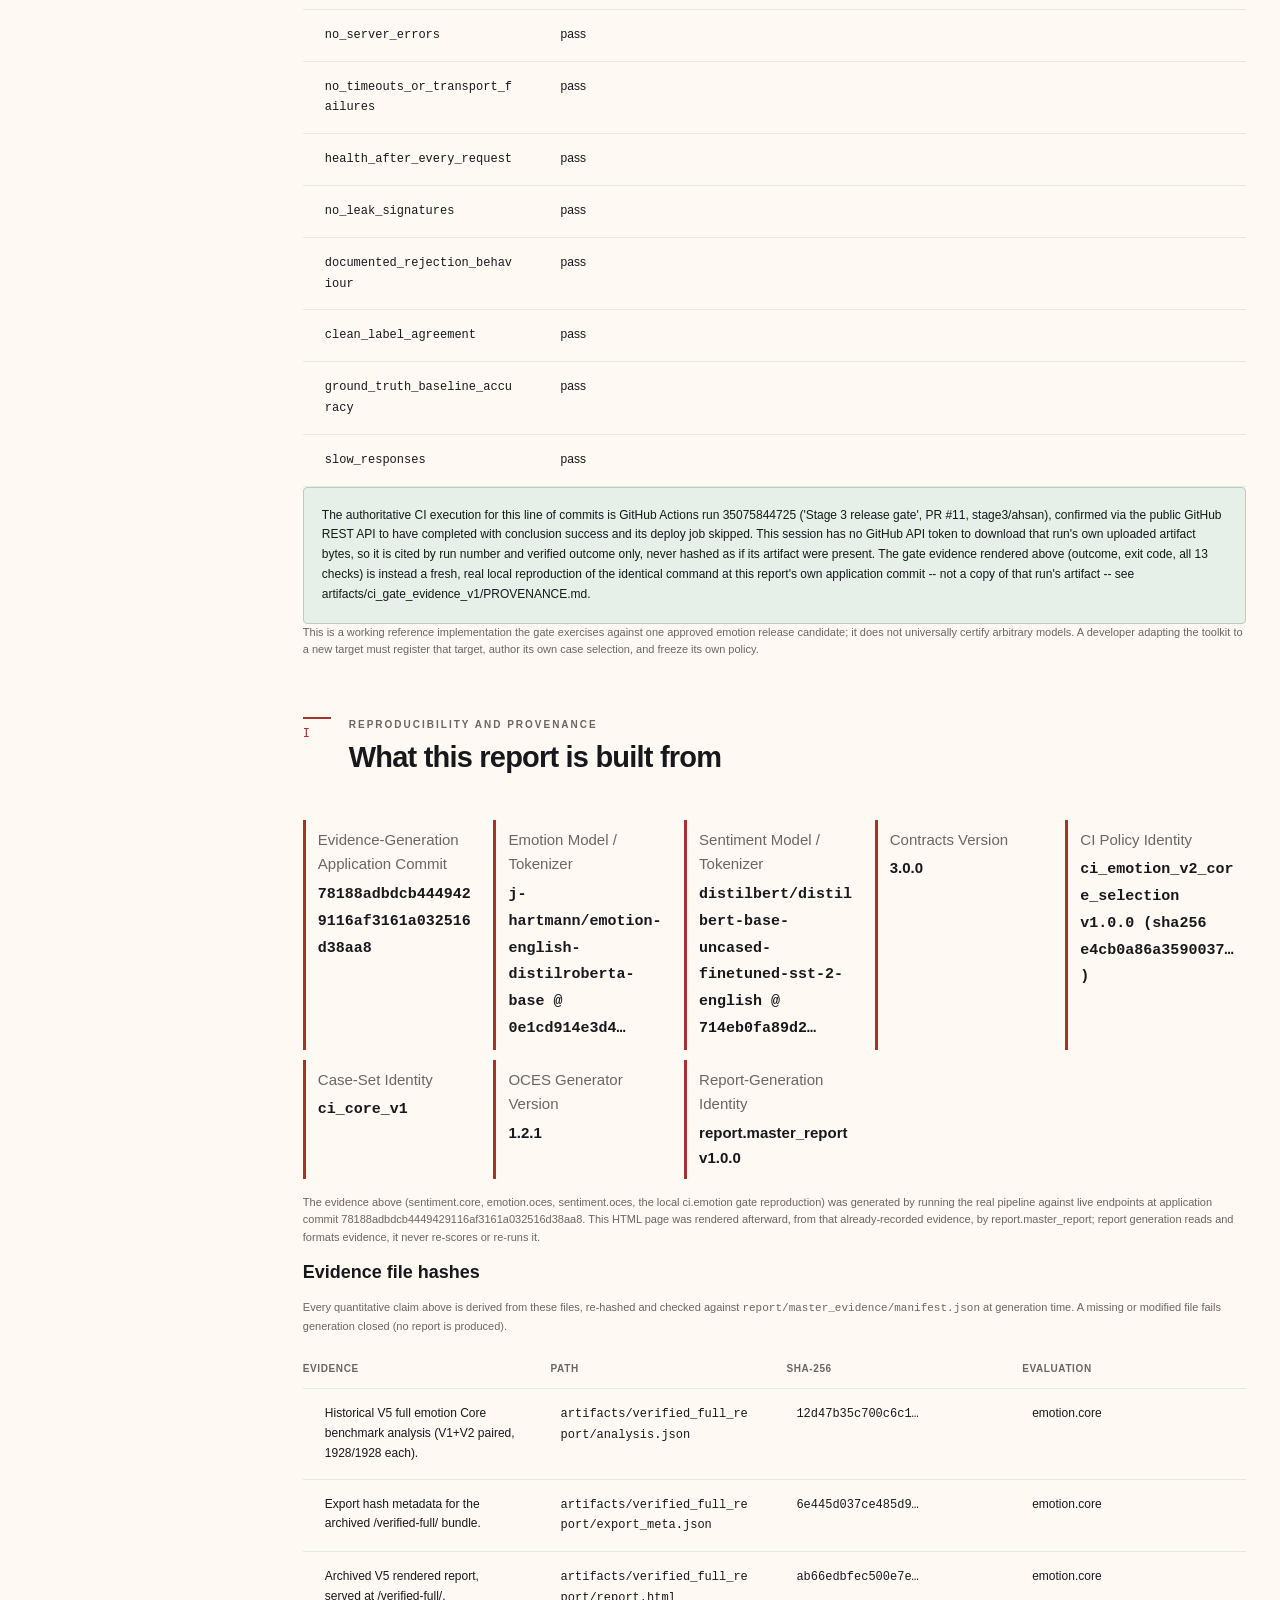
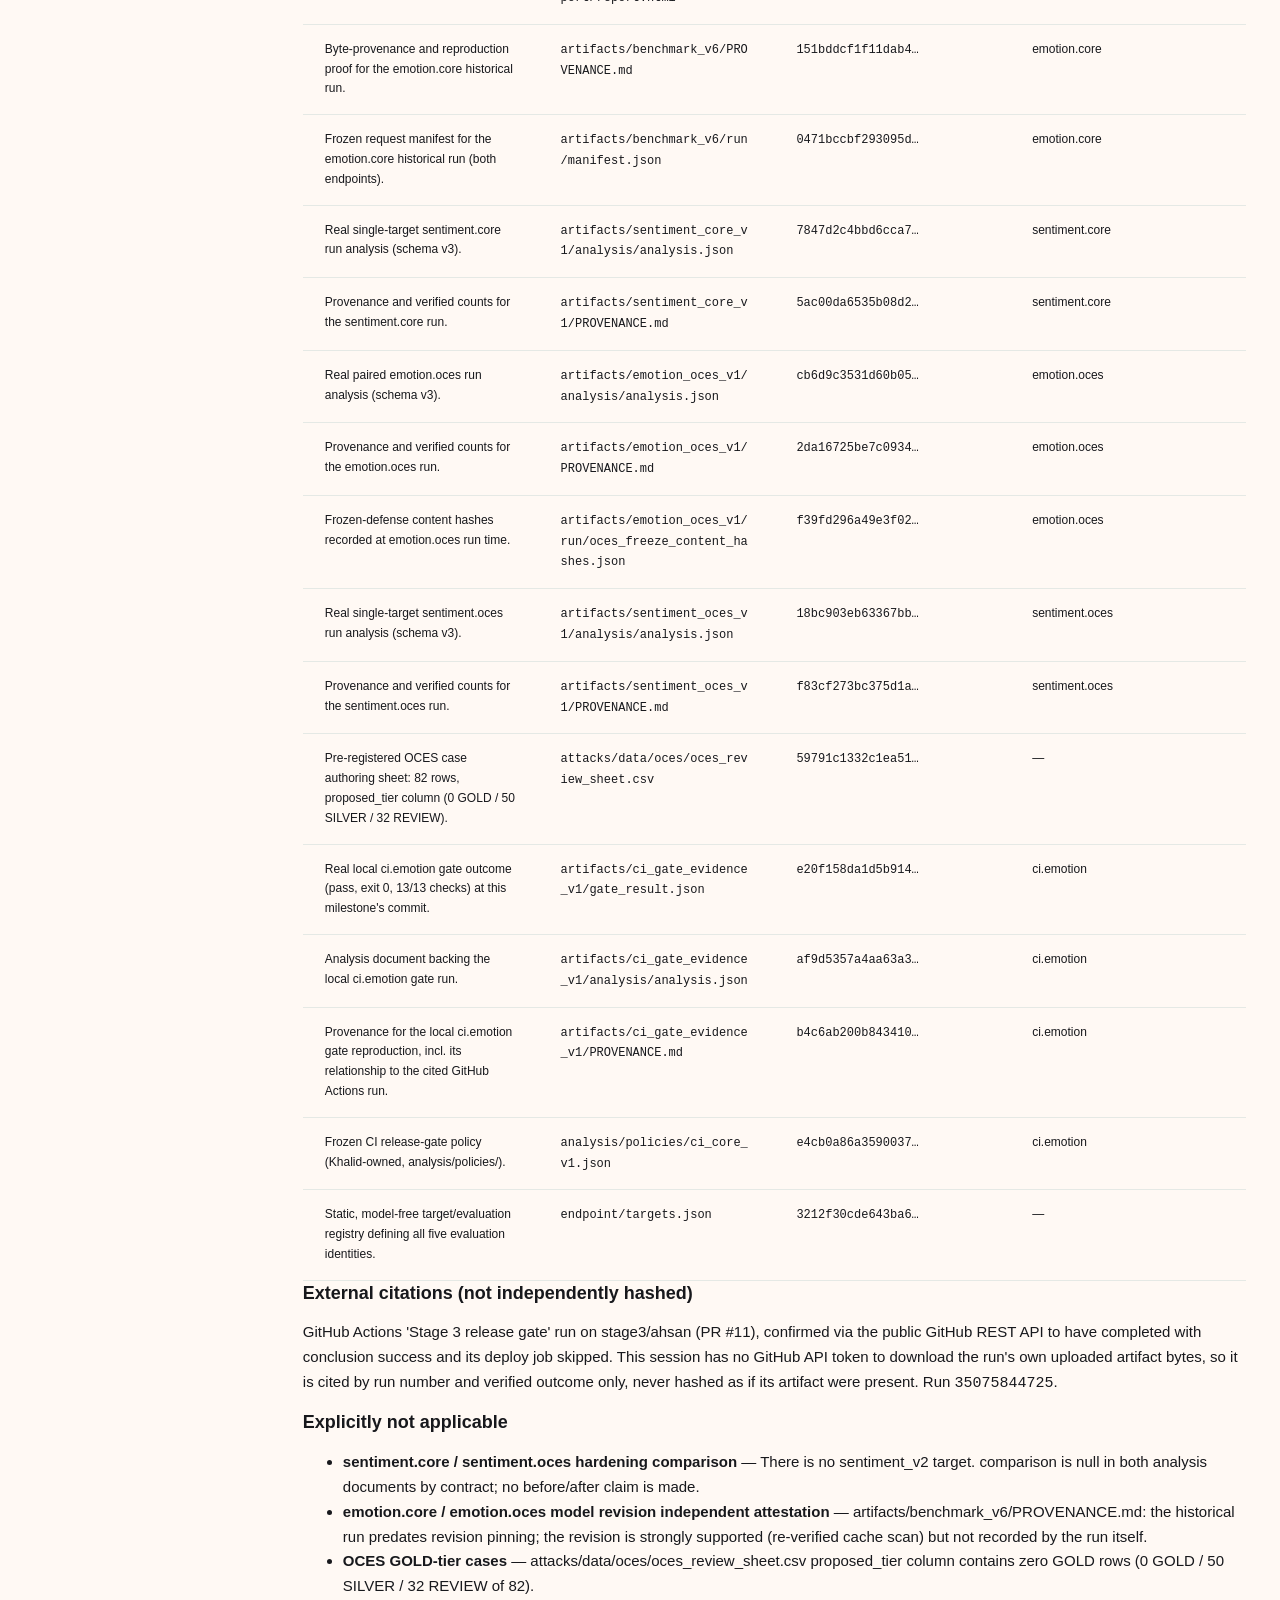
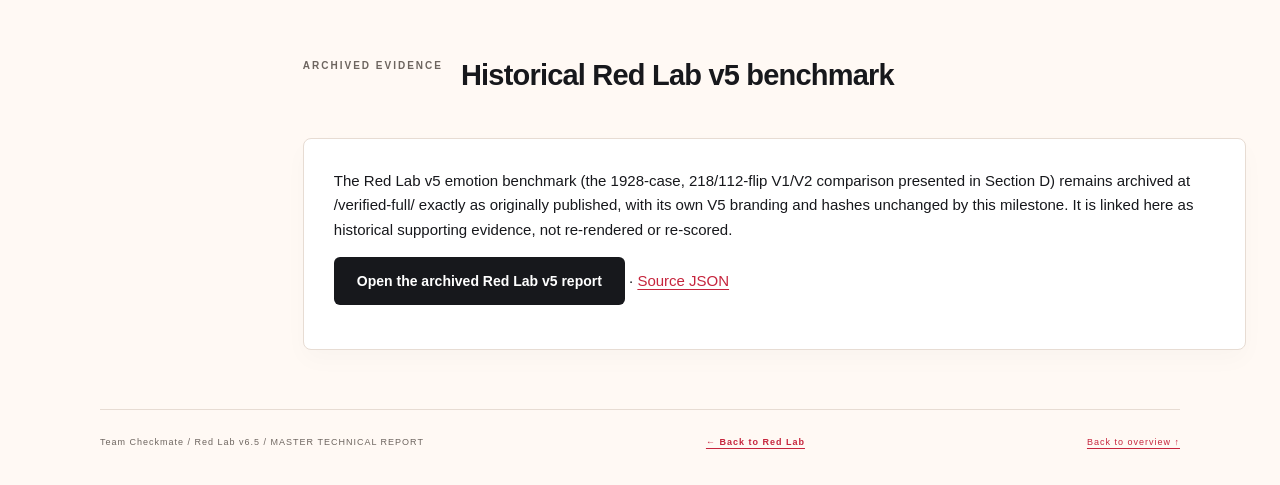
==== commit 4822b99b: "feat(v6.5): homepage/lab/report content and layout corrections Six focused fixes ahead of local func" ====
--- a/artifacts/technical_report/index.html
+++ b/artifacts/technical_report/index.html
@@ -36,7 +36,10 @@
   --rl-masthead-width: 1160px;
   --rl-masthead-pad-x: 32px;
   --rl-masthead-pad-y: 16px;
-  --report-toc-width: 280px;
+  /* Fluid, not a fixed 280px: a mid-range window (or a higher browser zoom, which shrinks
+     effective CSS px the same way) shrinks the rail gracefully instead of eating an
+     ever-larger share of a narrowing viewport right up until the drawer breakpoint. */
+  --report-toc-width: clamp(220px, 21vw, 280px);
   --report-toc-collapsed-width: 56px;
 }
 * { box-sizing: border-box; }
@@ -251,10 +254,14 @@
   .report-toc, .toc-group-toggle::before, .toc-collapse-icon { transition: none !important; }
 }
 
-@media (max-width: 760px) {
-  .masthead { padding: 18px 22px; flex-wrap: wrap; gap: 16px; }.masthead nav { order: 3; width: 100%; margin: 0; gap: 14px 20px; }.brand-logo { height: 24px; width: 24px; }.downloads a { font-size: 10px; }.brand-creator { font-size: 8px; letter-spacing: 1px; }.brand-product { font-size: 11px; }main { padding: 0 22px; }.hero { padding-top: 42px; }h1 { font-size: 53px; letter-spacing: -2.5px; }h1.page-title { font-size: 30px; letter-spacing: -1px; }.deck { font-size: 17px; }.verdict { padding: 24px; }.verdict-heading { display: block; }.verdict-heading .badge { margin-bottom: 14px; }.metrics { flex-wrap: wrap; gap: 23px 0; }.metric { flex-basis: 50%; padding-right: 10px; }.metric:nth-child(3) { border: 0; padding-left: 0; }.metric strong { font-size: 40px; }.two-up { display: block; }.two-up > .panel { width: 100%; }.panel { padding: 19px; }h2 { font-size: 24px; }.category-table td { padding: 14px 8px; }.category-table th:first-child { width: 29%; }.rate-label { display: block; }.rate-label span { display: block; }.compact { font-size: 9px; }.compact th, .compact td { padding: 4px; }.compact thead th { letter-spacing: 0; font-size: 8px; }.finding-index { grid-template-columns: 1fr; }.finding { padding: 20px; }footer { margin: 25px 22px 0; display: block; }footer a { display: block; margin-top: 10px; }
-  .endpoint-pair { flex-direction: column; }
-
+/* V6.5: the report-contents rail switches to a collapsible drawer at a wider breakpoint
+   than the rest of the report's mobile typography -- a mid-range window (a tablet, a
+   narrowed desktop browser, or full-size desktop at a higher zoom level, which shrinks
+   effective CSS px the same way) used to keep the 280px grid column, which crowded the
+   report body well before the page's text/table breakpoints kicked in. Below this width a
+   collapsible drawer (identical interaction to the phone-width drawer) is used instead of
+   a fixed sidebar column; script.js's isMobile() check uses the same 1024px threshold. */
+@media (max-width: 1024px) {
   .report-shell { display: block; }
   .report-shell.toc-collapsed { display: block; }
   .toc-toggle { display: inline-flex; order: 2; }
@@ -277,8 +284,13 @@
     display: block; position: fixed; inset: 0; background: rgba(23, 25, 29, 0.45); z-index: 55;
   }
 }
-@media (prefers-reduced-motion: reduce) and (max-width: 760px) {
+@media (prefers-reduced-motion: reduce) and (max-width: 1024px) {
   .report-toc { transition: none !important; }
+}
+
+@media (max-width: 760px) {
+  .masthead { padding: 18px 22px; flex-wrap: wrap; gap: 16px; }.masthead nav { order: 3; width: 100%; margin: 0; gap: 14px 20px; }.brand-logo { height: 24px; width: 24px; }.downloads a { font-size: 10px; }.brand-creator { font-size: 8px; letter-spacing: 1px; }.brand-product { font-size: 11px; }main { padding: 0 22px; }.hero { padding-top: 42px; }h1 { font-size: 53px; letter-spacing: -2.5px; }h1.page-title { font-size: 30px; letter-spacing: -1px; }.deck { font-size: 17px; }.verdict { padding: 24px; }.verdict-heading { display: block; }.verdict-heading .badge { margin-bottom: 14px; }.metrics { flex-wrap: wrap; gap: 23px 0; }.metric { flex-basis: 50%; padding-right: 10px; }.metric:nth-child(3) { border: 0; padding-left: 0; }.metric strong { font-size: 40px; }.two-up { display: block; }.two-up > .panel { width: 100%; }.panel { padding: 19px; }h2 { font-size: 24px; }.category-table td { padding: 14px 8px; }.category-table th:first-child { width: 29%; }.rate-label { display: block; }.rate-label span { display: block; }.compact { font-size: 9px; }.compact th, .compact td { padding: 4px; }.compact thead th { letter-spacing: 0; font-size: 8px; }.finding-index { grid-template-columns: 1fr; }.finding { padding: 20px; }footer { margin: 25px 22px 0; display: block; }footer a { display: block; margin-top: 10px; }
+  .endpoint-pair { flex-direction: column; }
 }
 @page { size: A4; margin: 17mm 16mm 18mm; @bottom-left { content: "TEAM CHECKMATE  /  ROBUSTNESS REPORT"; font: 8px "Segoe UI", sans-serif; color: #53676b; } @bottom-right { content: counter(page) " / " counter(pages); font: 9px "Segoe UI", sans-serif; color: #53676b; } }
 @media print {
@@ -447,6 +459,15 @@
 .v3-rate-grid dd { margin: 4px 0 0; font-weight: 750; }
 .v3-target { margin-top: 22px; }
 .v3-target > h4 { margin-top: 28px; }
+
+/* V6.5: the evaluation-level label ("CORE · PAIRED"), identity (evaluation_id) and
+   task/target detail line share one row when space permits, wrapping in order (never
+   overlapping or squeezed) at narrow widths -- .section-heading's default flex row
+   otherwise squashes a 29px h2 against two small eyebrow-style lines with no wrap. */
+.v3-eval-heading { flex-wrap: wrap; align-items: baseline; column-gap: 16px; row-gap: 6px; }
+.v3-eval-heading .eyebrow { margin: 0; flex: none; }
+.v3-eval-heading h2 { margin: 0; flex: none; }
+.v3-eval-heading .v3-eval-detail { margin: 0; color: var(--muted); font-size: 13px; flex: 1 1 240px; }
 .v3-finding { margin: 16px 0; padding: 20px; }
 .v3-finding h5 { font-size: 19px; margin: 6px 0 12px; }
 .v3-remediation { display: grid; grid-template-columns: minmax(130px, 0.3fr) 1fr; gap: 10px 18px; }
@@ -495,7 +516,7 @@
 <header class="masthead">
   <a class="rl-back-btn" href="/" onclick="return rlGoBack(event)" aria-label="Back" title="Back">&larr;</a>
   <div class="masthead-inner">
-    <a class="brand" href="#overview"><img src="[data-uri]" alt="Team Checkmate" class="brand-logo"><span class="brand-text"><span class="brand-creator">Team Checkmate</span><span class="brand-product">Red Lab v6.4</span></span></a>
+    <a class="brand" href="#overview"><img src="[data-uri]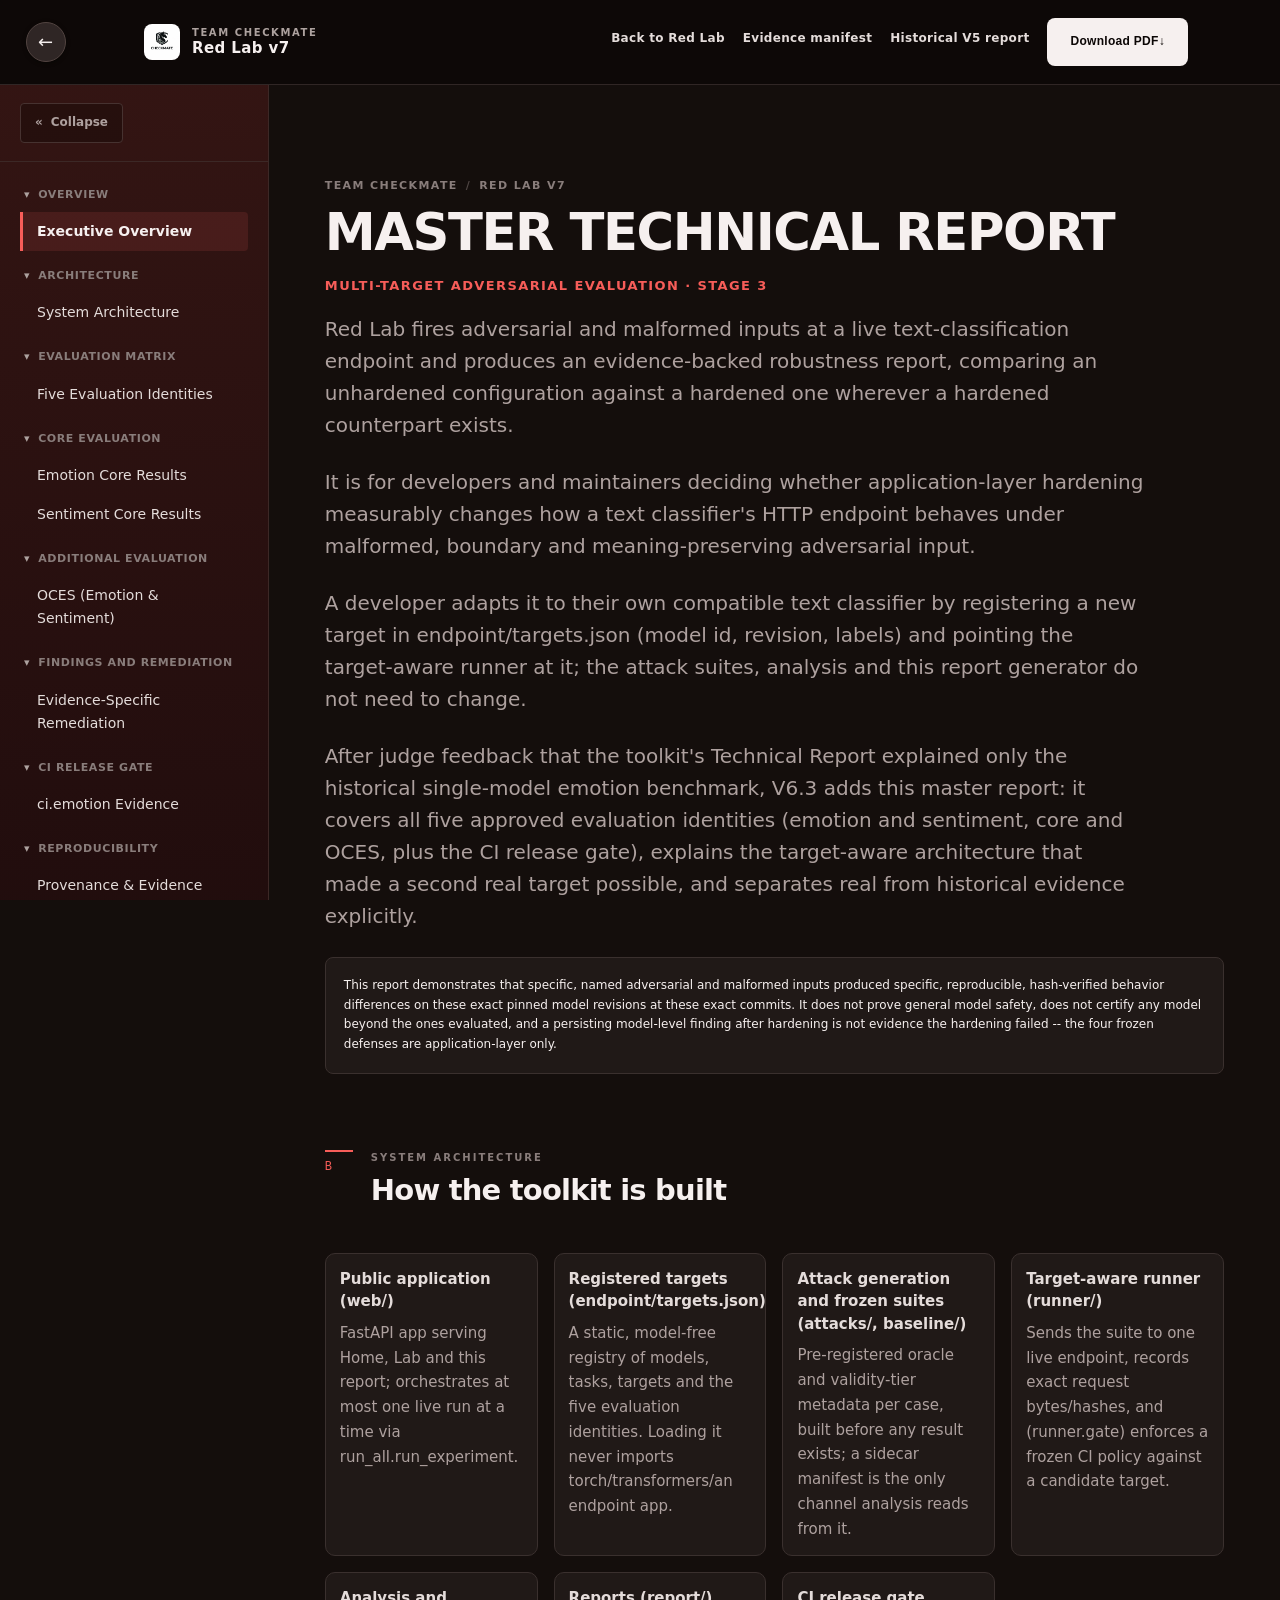
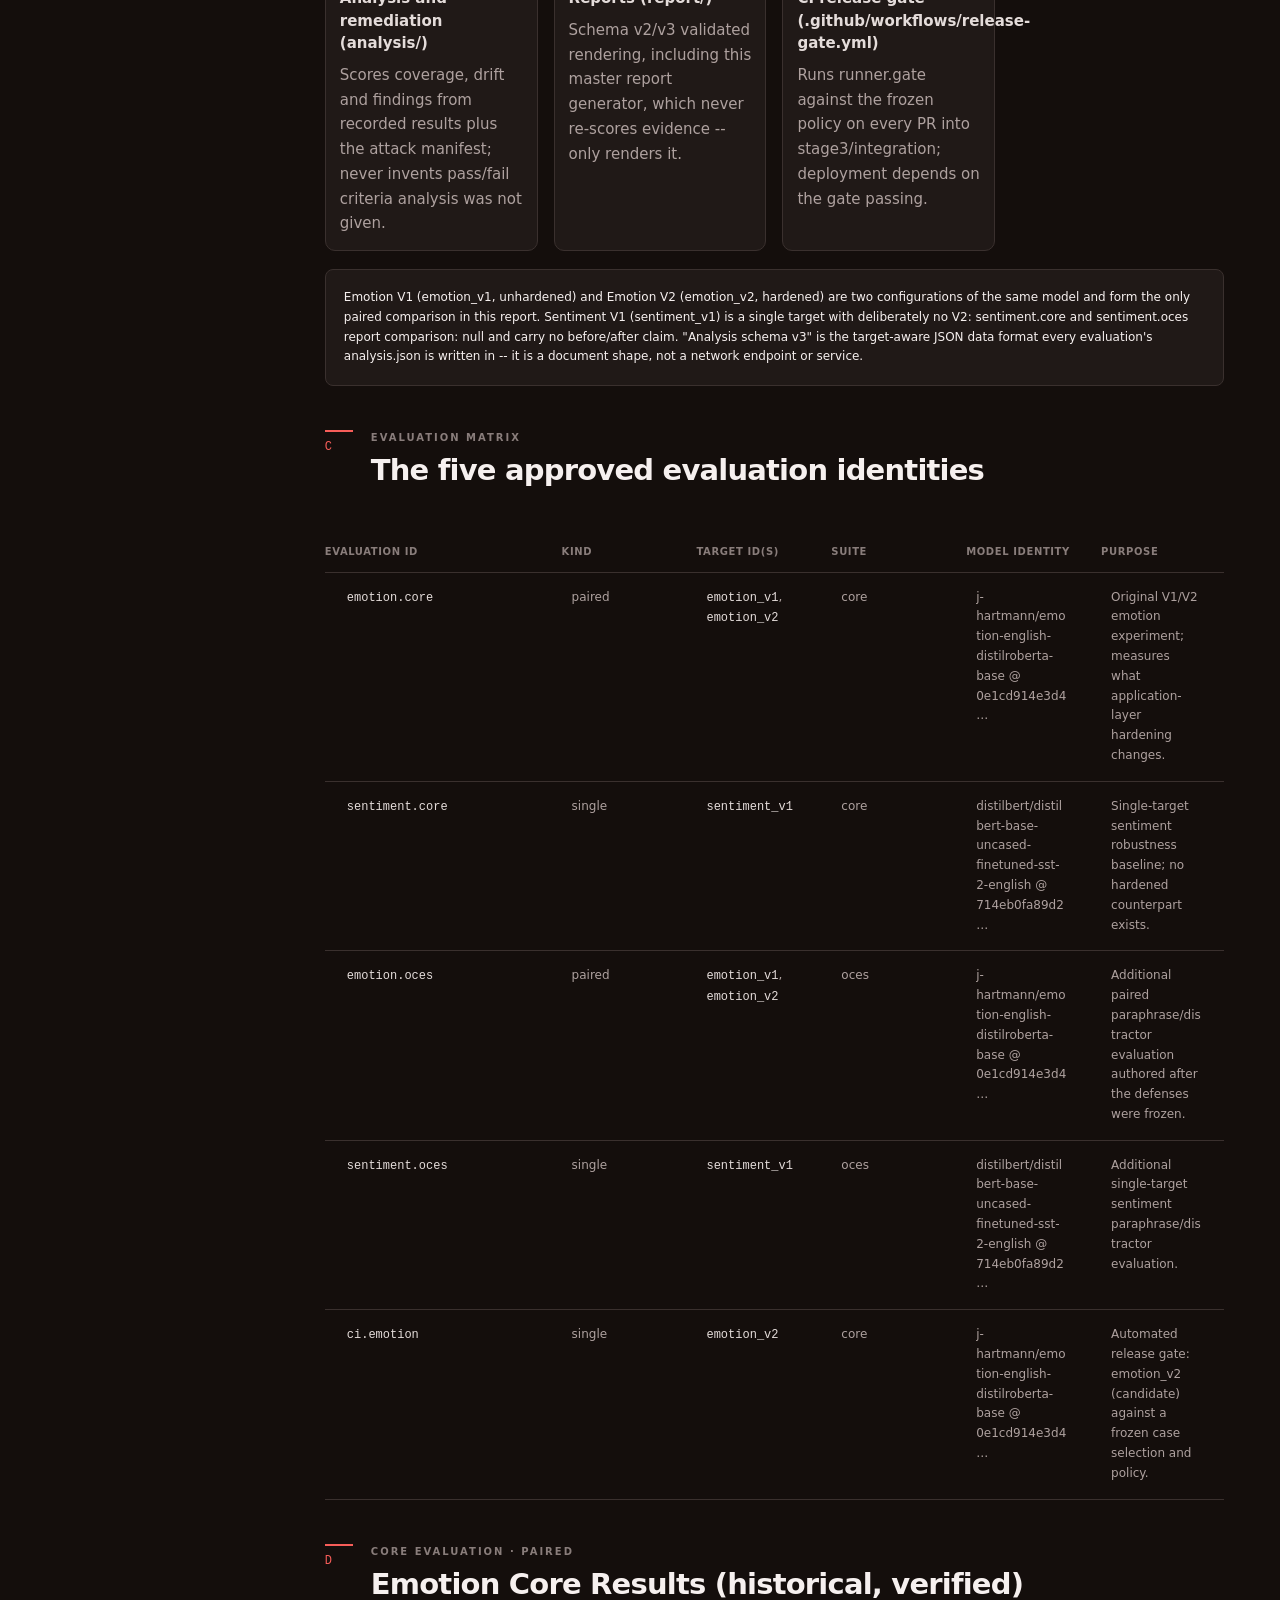
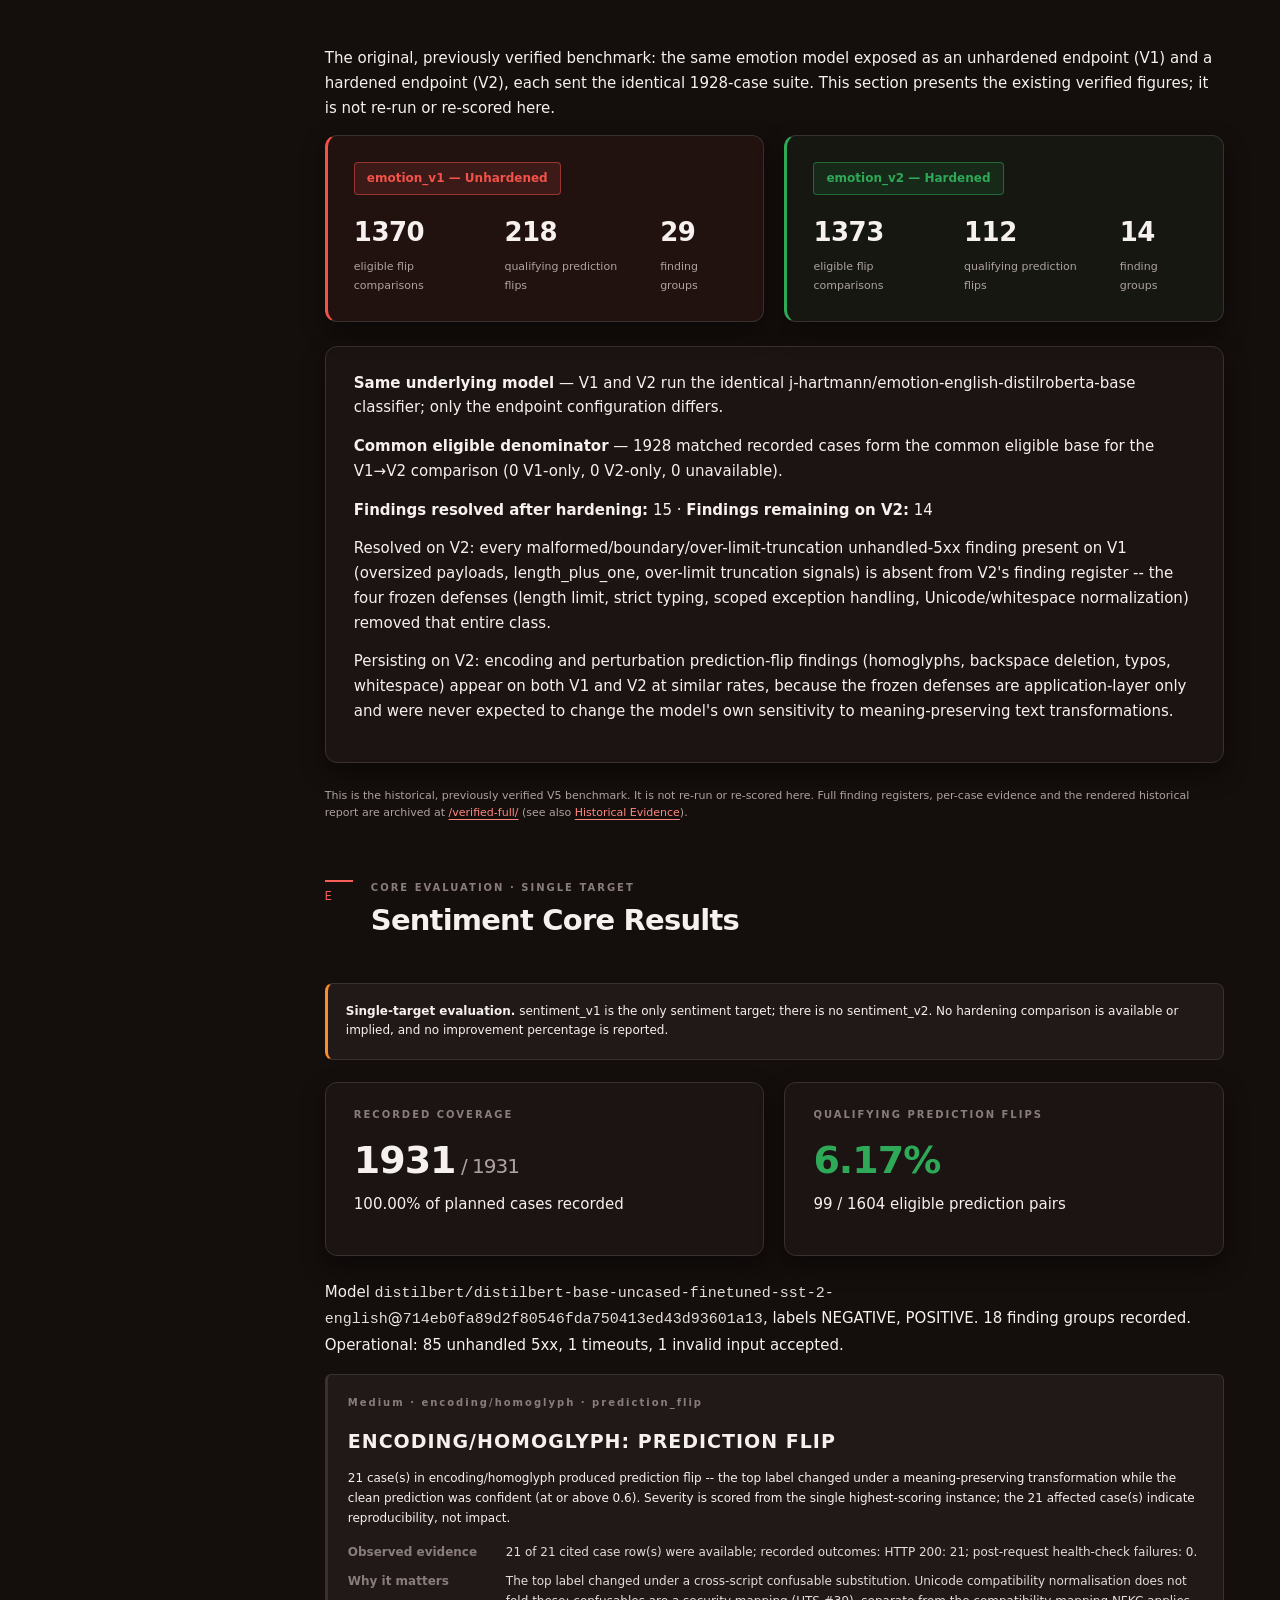
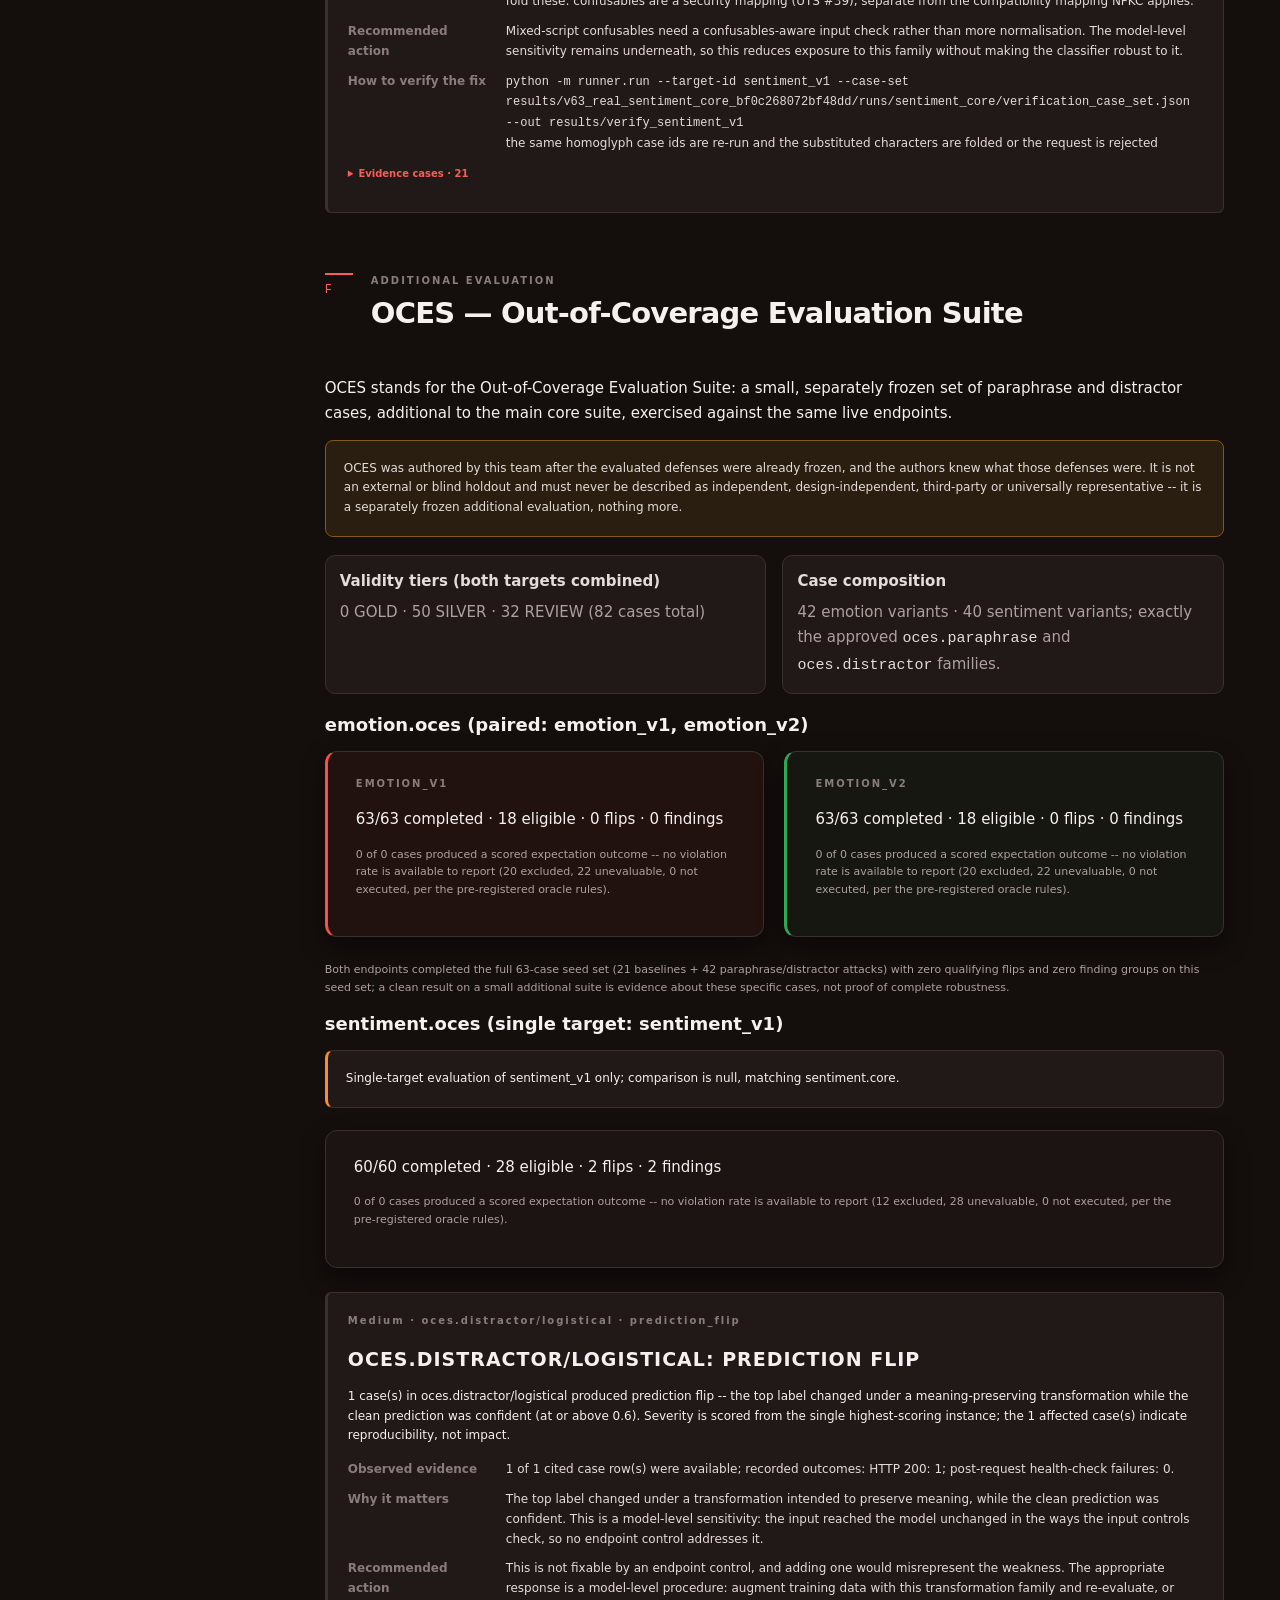
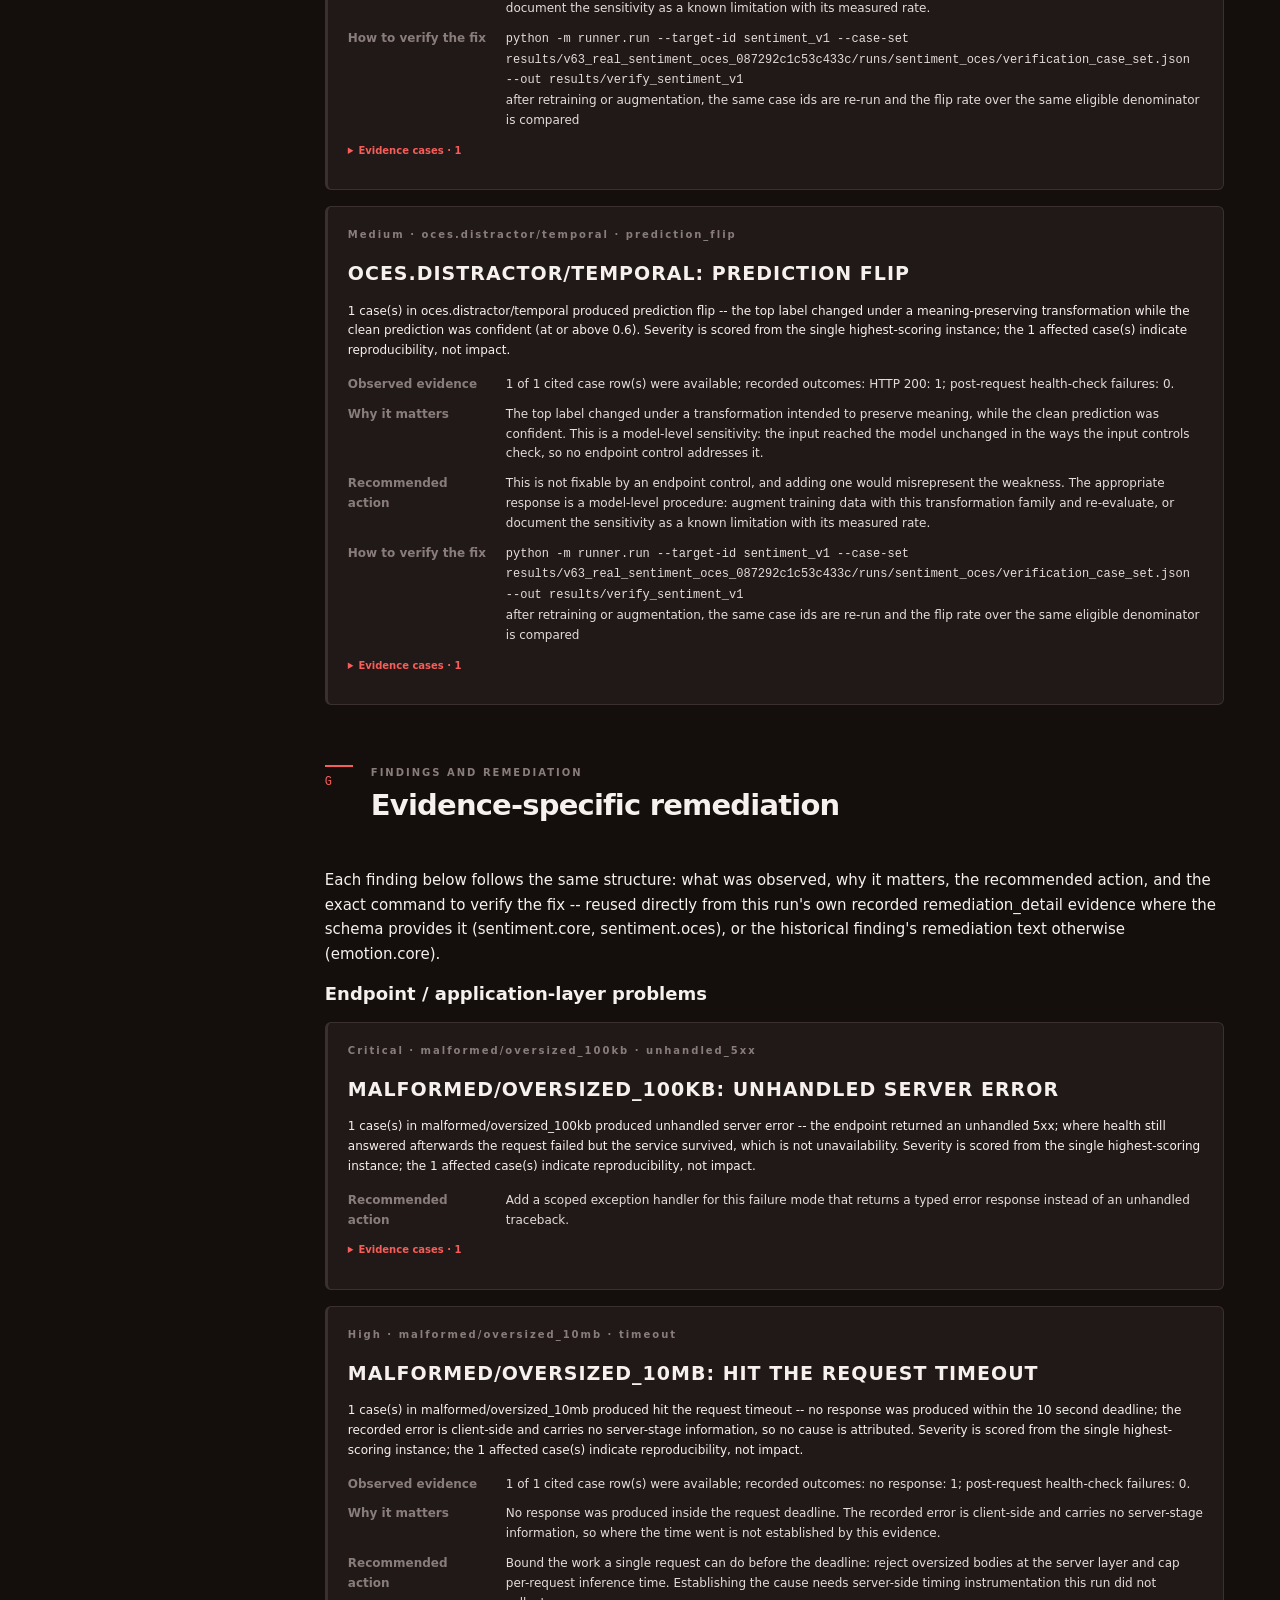
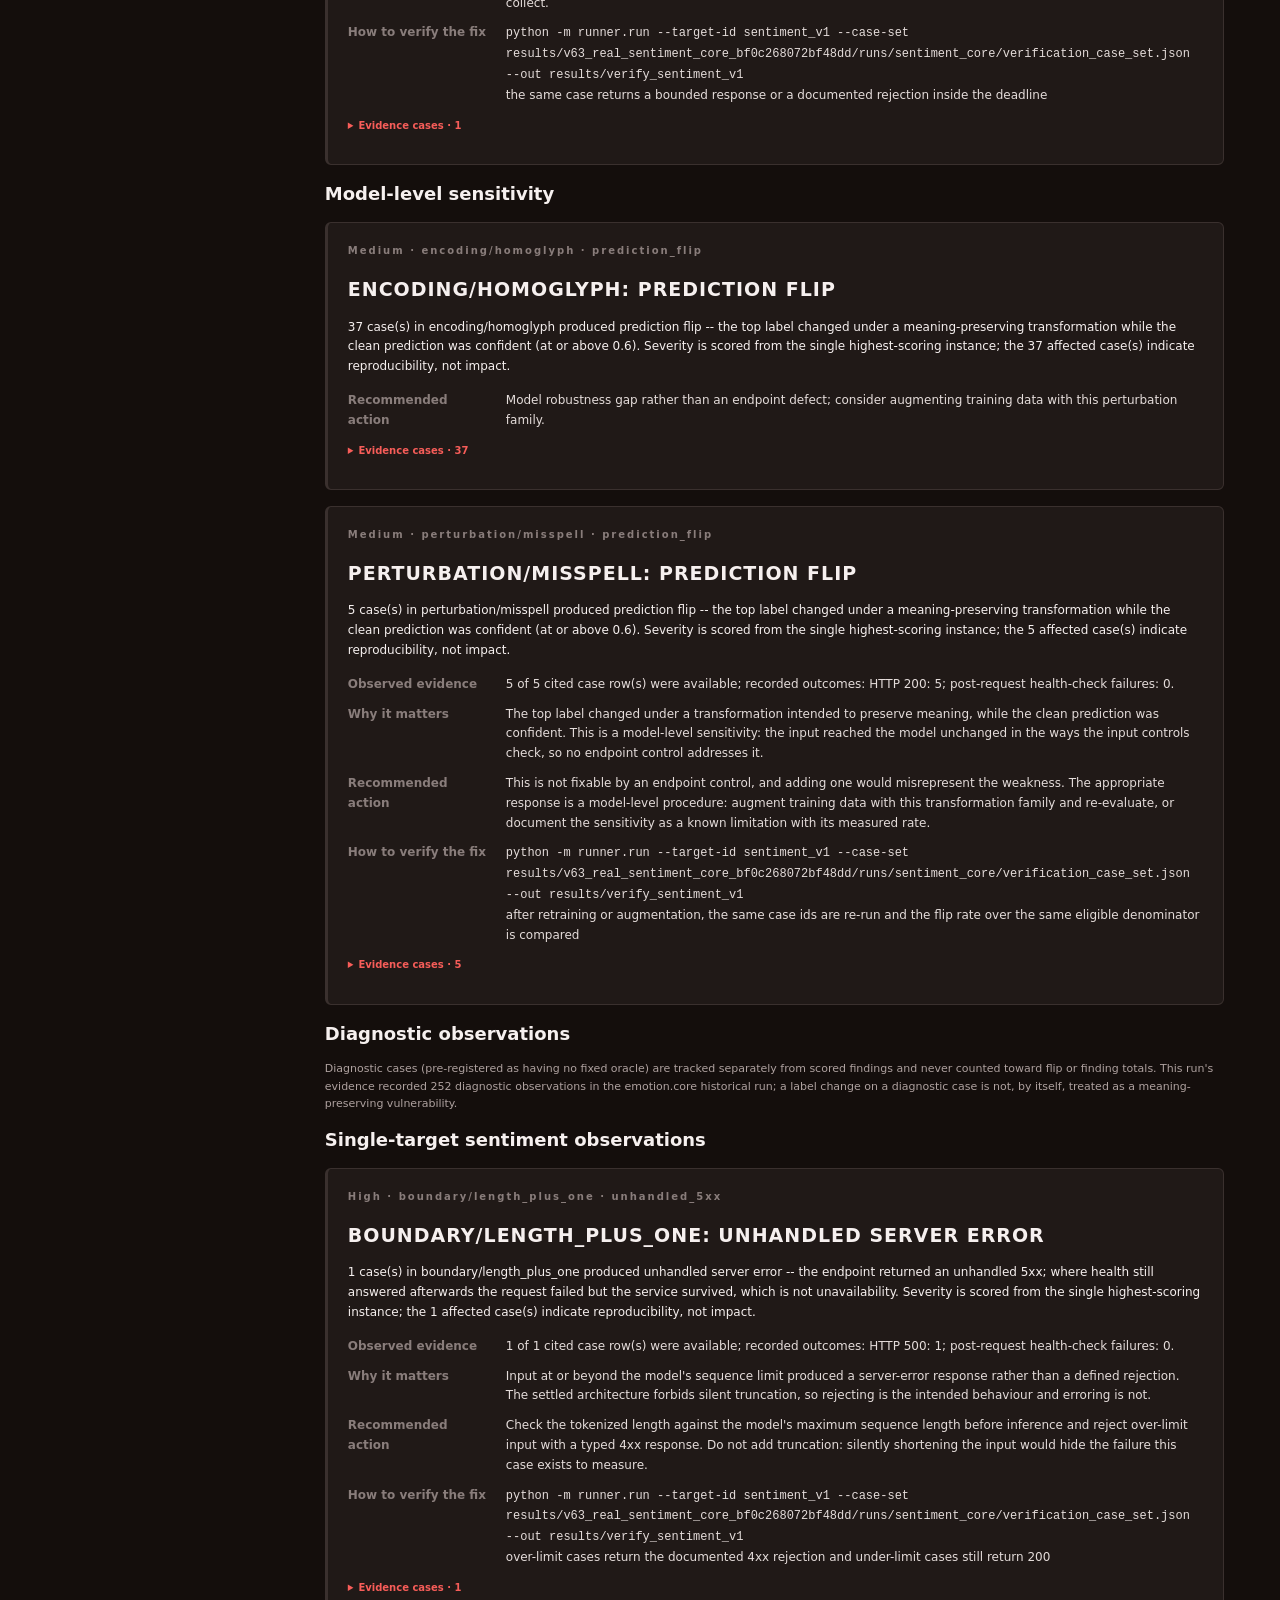
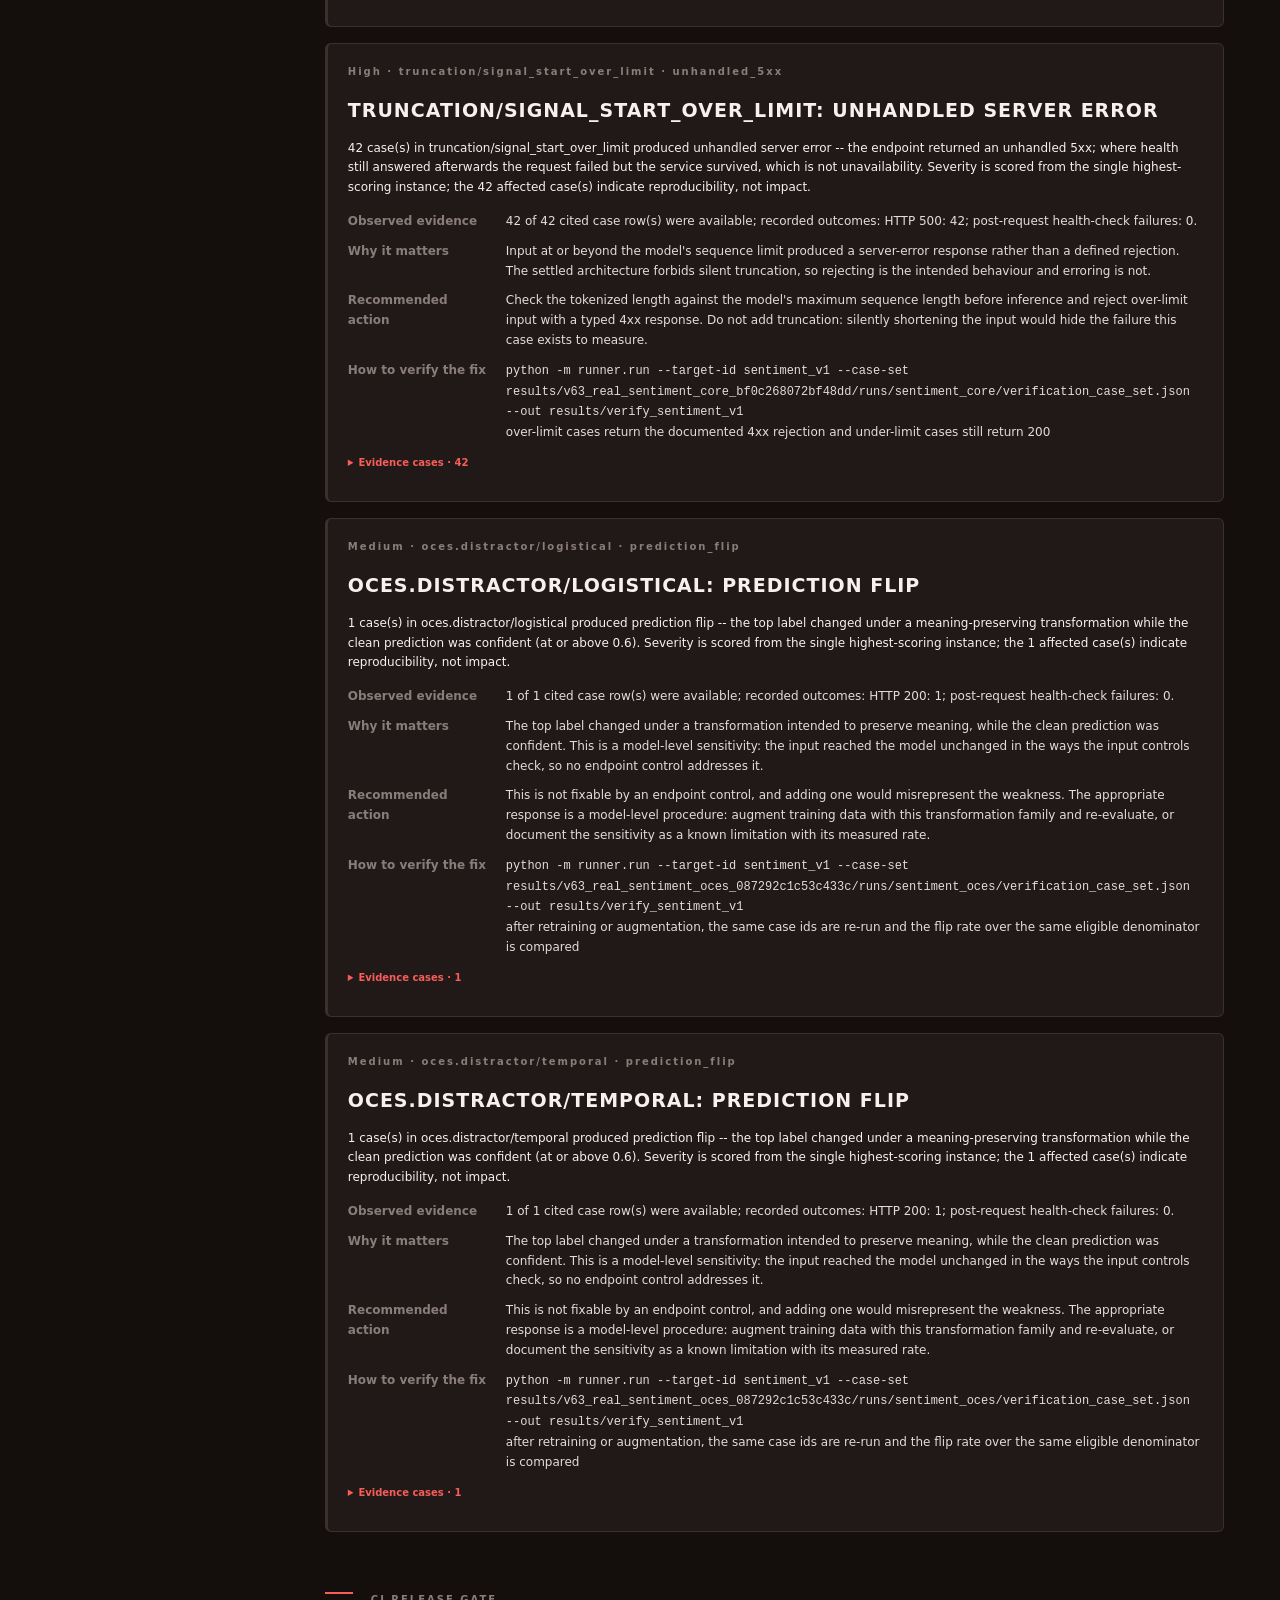
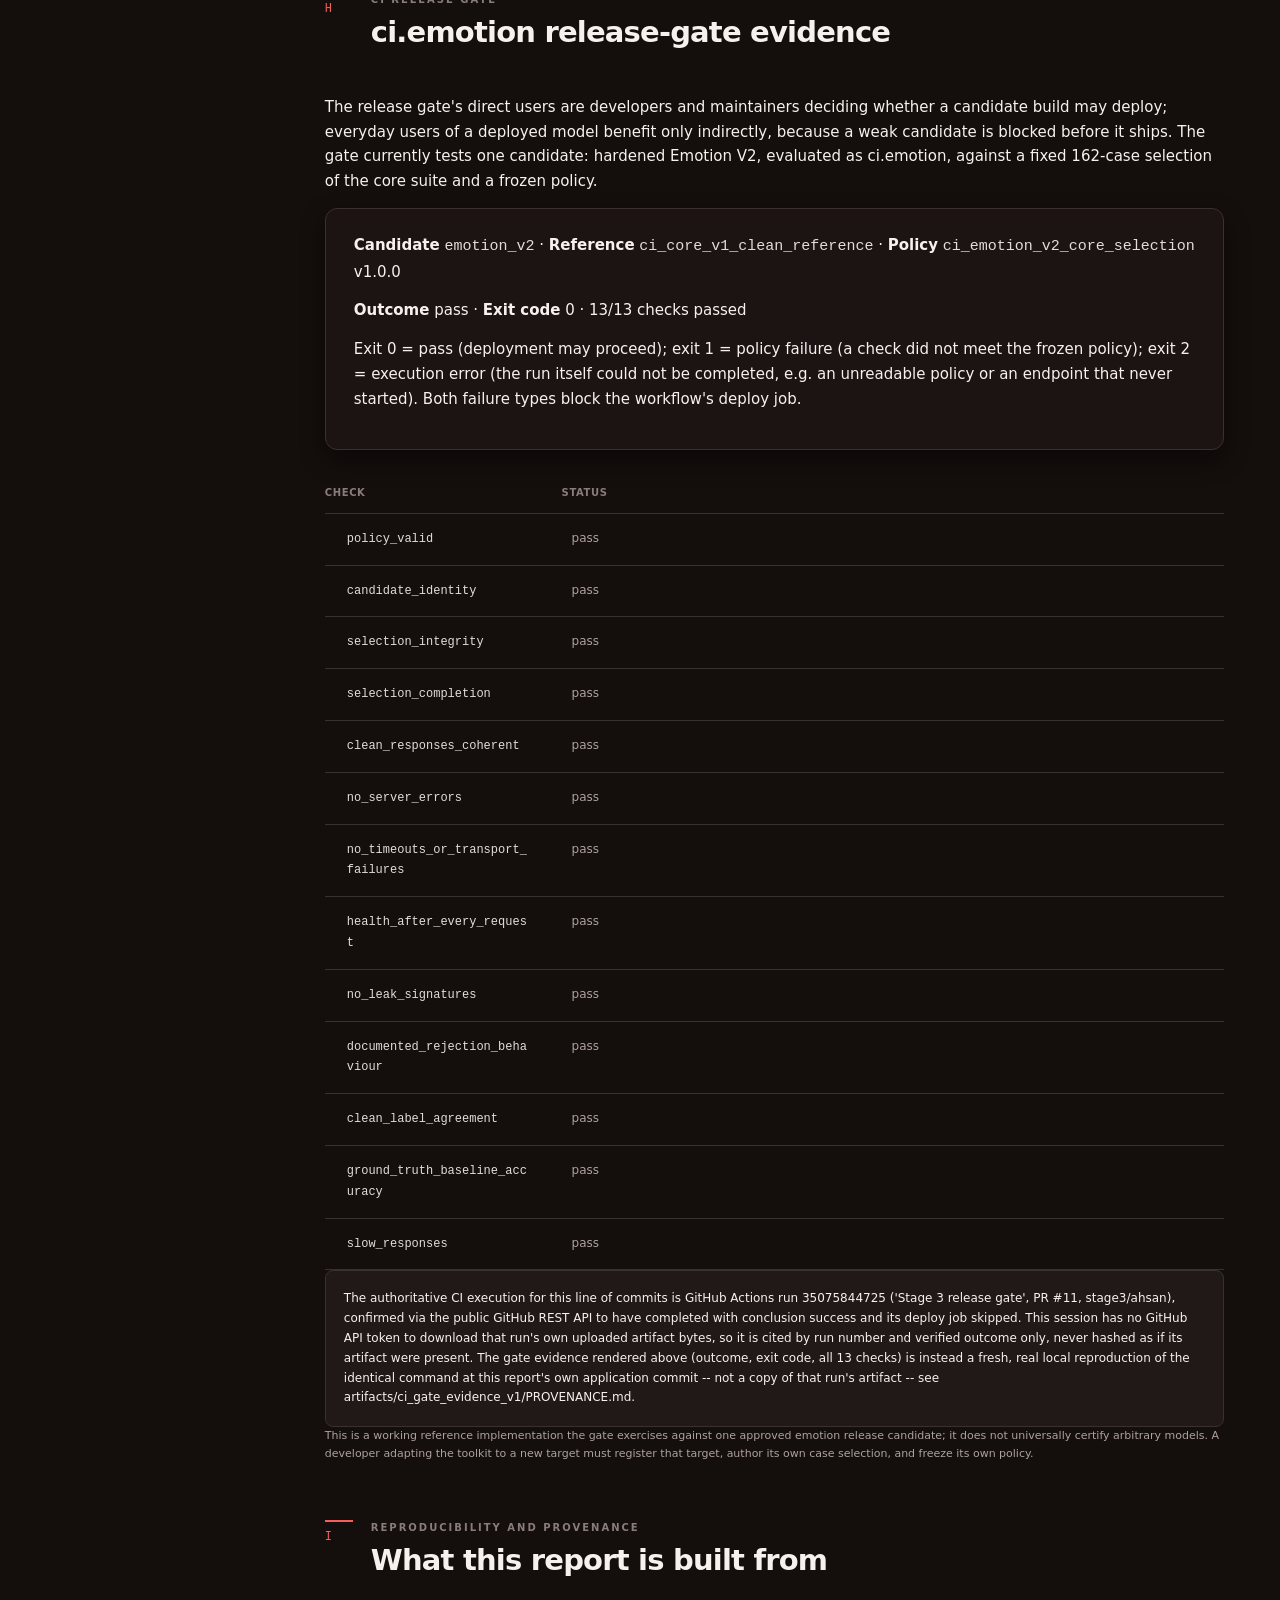
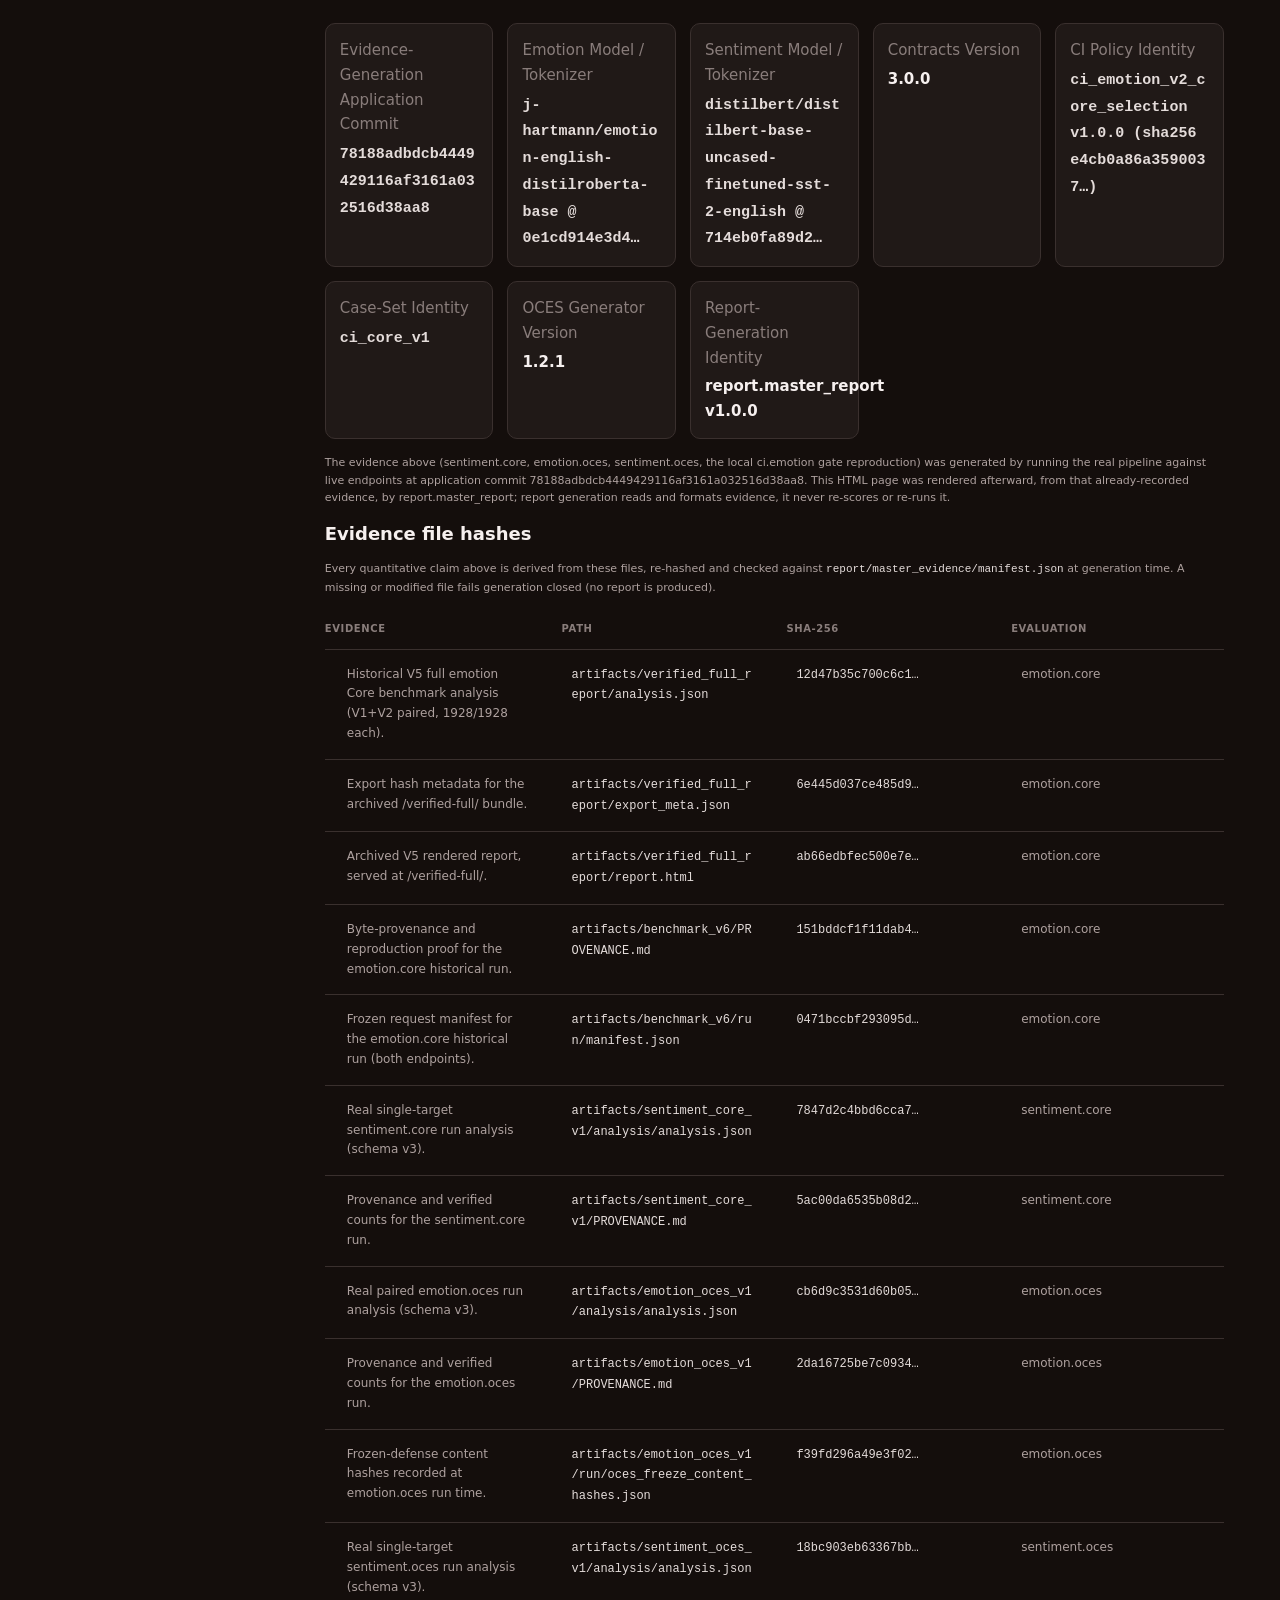
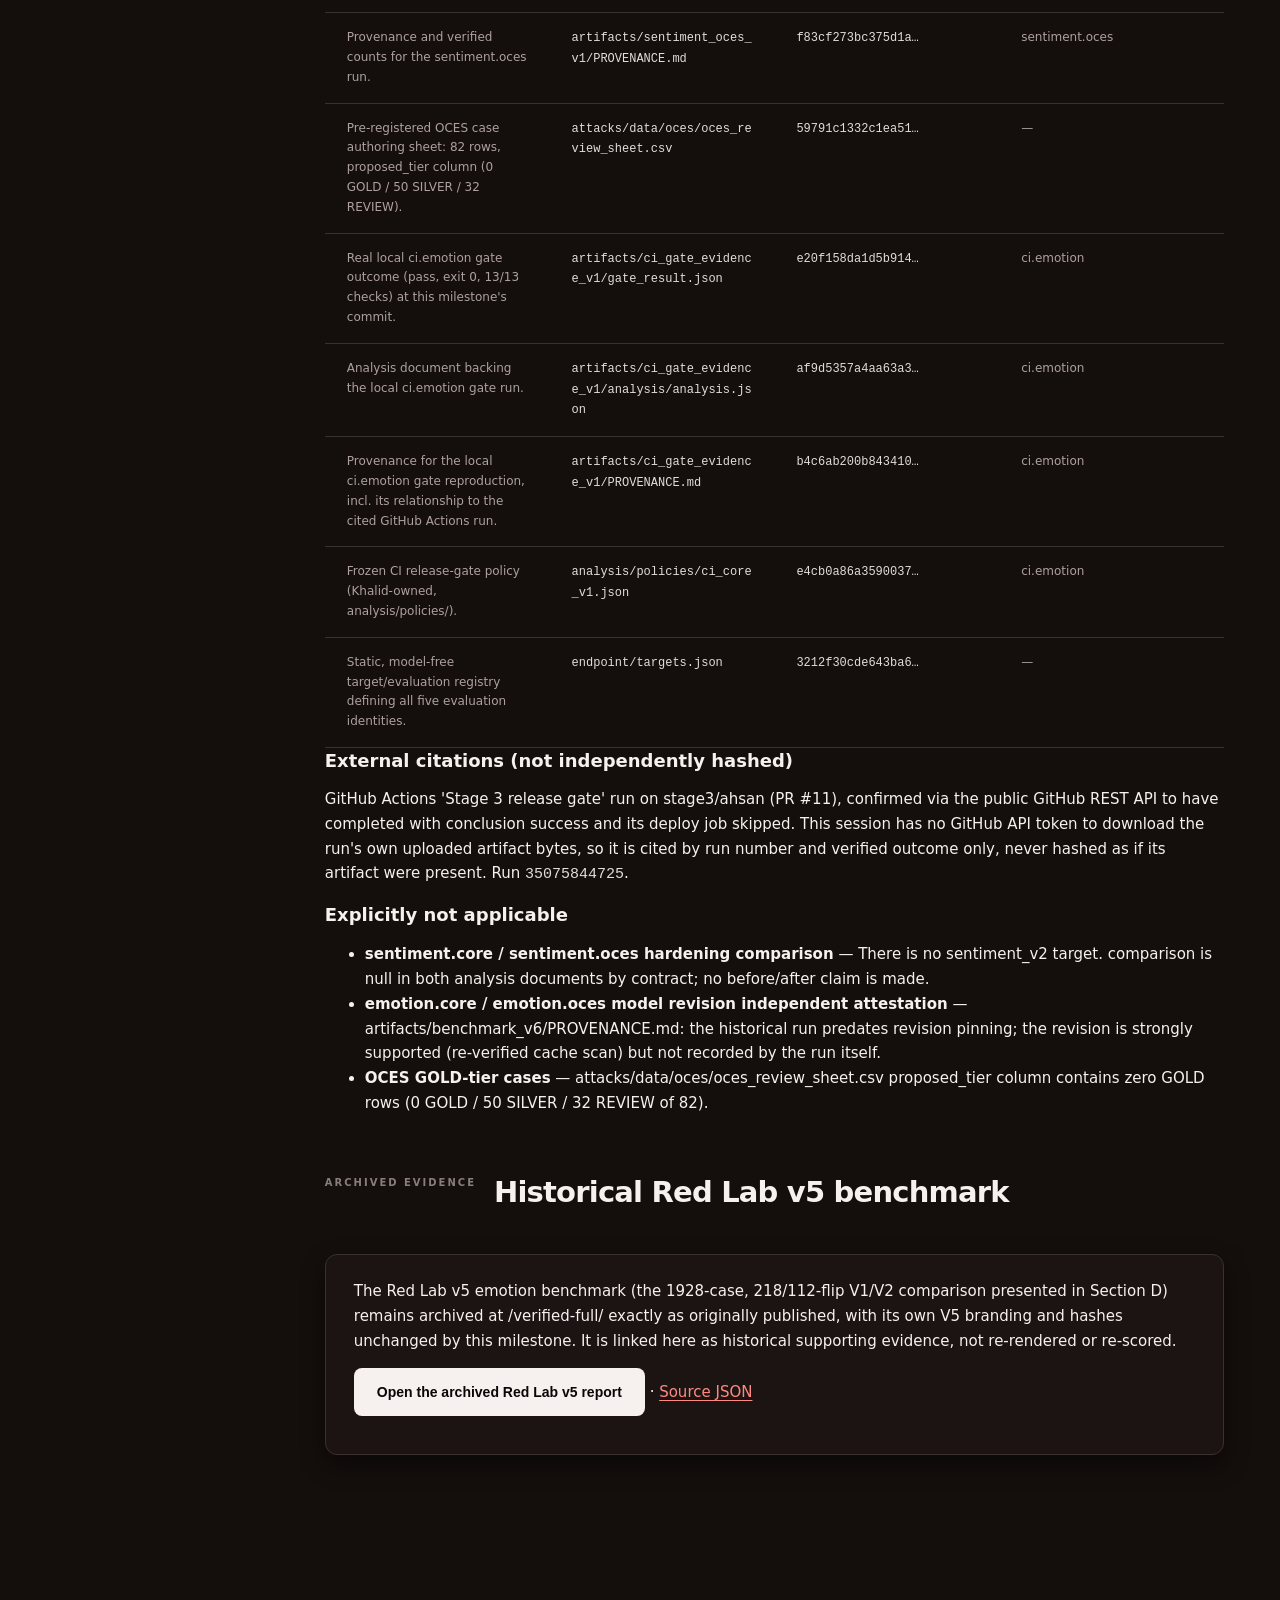
==== commit 10f165d2: "feat(v7): dark brand system across the app and technical report Visual refinement of the accepted v6" ====
--- a/artifacts/technical_report/index.html
+++ b/artifacts/technical_report/index.html
@@ -7,26 +7,66 @@
   <meta name="description" content="Team Checkmate: Stage 3 multi-target master technical report -- architecture, evidence and remediation across emotion, sentiment and the CI release gate.">
   <title>Technical Report | Red Lab</title>
   <style>:root {
-  --rl-button-height: 48px; --rl-button-pad: 22px; --rl-button-font: 14px; color-scheme: light;
-  /* Red Lab shared design tokens (System V5.1, refreshed V5.5) -- also defined in
-     web/static/app.css; keep both in sync so the web app and generated reports read as one
-     product. V5.5 palette: richer brand red, deeper charcoal, warmer paper/surface, a
-     restrained citrus accent -- see app.css's token block for the full rationale. */
-  --rl-red: #c6253d; --rl-red-dark: #971e32; --rl-charcoal: #17181c; --rl-charcoal-soft: #292a2f;
-  --rl-paper: #fff9f4; --rl-surface: #ffffff;
-  --rl-muted: #6d655f; --rl-border: #e7dcd3; --rl-accent: #e5622e; --rl-accent-soft: #fff0e5;
-  --rl-warm-red: #d53a3e; --rl-citrus: #f0a33a;
-  --rl-success: #2e7d4f; --rl-warning: #9a6b12;
-  --rl-danger: #a5322c;
-  /* Legacy names kept so the rest of this stylesheet did not need a full rewrite --
-     --ink/--muted/--paper/--line have one meaning each and alias cleanly; --teal/--coral
-     used to double as both "general brand accent" and "V1 vs V2" semantic colors, so those
-     two are repointed at the closest single meaning (teal -> success/V2, coral -> danger/V1)
-     and the handful of general-brand-accent uses are overridden individually below. */
+  --rl-button-height: 48px; --rl-button-pad: 22px; --rl-button-font: 14px; color-scheme: dark;
+  /* Red Lab v7 dark brand system -- mirrors web/static/app.css's token block with identical
+     values, so the web app, the Live Demo results page and the master technical report read
+     as one product. See app.css for the full rationale; the short version is that every
+     surface, text level and semantic color is a token, page rules never hardcode a literal,
+     and V1 red / V2 green stay a separate family from the brand red. */
+
+  /* type: Space Grotesk headings, Inter body/UI, JetBrains Mono technical identifiers.
+     The reports load NO external resources at all (their CSP forbids it, and PDF rendering
+     denies every resource fetch), so these stacks are deliberately local-first. */
+  --rl-font-display: "Space Grotesk", "Segoe UI Variable Display", "Segoe UI", system-ui, -apple-system, Arial, sans-serif;
+  --rl-font-body: "Inter", "Segoe UI Variable Text", "Segoe UI", system-ui, -apple-system, Arial, sans-serif;
+  --rl-font-mono: "JetBrains Mono", "Cascadia Mono", "SF Mono", Consolas, "Courier New", monospace;
+
+  /* surfaces */
+  --rl-base: oklch(0.15 0.012 30);
+  --rl-nav: oklch(0.13 0.01 30);
+  --rl-static-bg: oklch(0.17 0.012 30);
+  --rl-static-nav: oklch(0.14 0.01 30);
+  --rl-static-nav-border: oklch(0.28 0.015 30);
+  --rl-card: oklch(0.2 0.012 30);
+  --rl-tile: oklch(0.22 0.012 30);
+  --rl-field: oklch(0.23 0.013 30);
+  --rl-card-border: oklch(0.32 0.015 30);
+  --rl-exec-border: oklch(0.4 0.02 30);
+  --rl-back-bg: oklch(0.28 0.014 30);
+  --rl-back-border: oklch(0.4 0.02 30);
+
+  /* text */
+  --rl-text: oklch(0.96 0.006 30);
+  --rl-text-2: oklch(0.9 0.01 30);
+  --rl-text-3: oklch(0.72 0.015 30);
+  --rl-text-muted: oklch(0.72 0.014 30);
+  --rl-label: oklch(0.6 0.015 30);
+
+  /* brand and semantics */
+  --rl-red: oklch(0.68 0.19 25);
+  --rl-red-strong: oklch(0.58 0.2 25);
+  --rl-red-hover: oklch(0.63 0.21 25);
+  --rl-red-bright: oklch(0.78 0.17 25);
+  --rl-orange: oklch(0.75 0.17 55);
+  --rl-green: oklch(0.72 0.16 150);
+  --rl-v2-green: oklch(0.65 0.16 150);
+  --rl-red-tint: oklch(0.68 0.19 25 / 0.12);
+  --rl-red-tint-soft: oklch(0.68 0.19 25 / 0.06);
+  --rl-green-tint: oklch(0.65 0.16 150 / 0.12);
+  --rl-orange-tint: oklch(0.75 0.17 55 / 0.16);
+
+  /* legacy aliases -- the V5.5 rule bodies below reference these names */
+  --rl-red-dark: var(--rl-red-hover); --rl-charcoal: var(--rl-text); --rl-charcoal-soft: var(--rl-text-3);
+  --rl-paper: var(--rl-static-bg); --rl-surface: var(--rl-card);
+  --rl-muted: var(--rl-text-muted); --rl-border: var(--rl-card-border);
+  --rl-accent: var(--rl-orange); --rl-accent-soft: var(--rl-orange-tint);
+  --rl-warm-red: oklch(0.72 0.2 30); --rl-citrus: oklch(0.8 0.15 70);
+  --rl-success: var(--rl-v2-green); --rl-warning: oklch(0.78 0.14 75);
+  --rl-danger: oklch(0.66 0.2 27);
   --ink: var(--rl-charcoal); --muted: var(--rl-muted); --paper: var(--rl-paper); --line: var(--rl-border);
   --teal: var(--rl-success); --coral: var(--rl-danger);
-  --rl-radius-sm: 6px;
-  --rl-shadow-sm: 0 1px 4px rgba(26, 27, 31, 0.06);
+  --rl-radius-sm: 8px;
+  --rl-shadow-sm: 0 1px 4px rgba(0, 0, 0, 0.35);
   /* Masthead-only tokens (System V5.4) -- mirrored in web/static/app.css with identical values
      so Home, Live Demo Results and Technical Report share one visual spec for the top bar.
      --report-nav-height is kept as an alias (not removed) so the scrollspy script below, which
@@ -36,31 +76,34 @@
   --rl-masthead-width: 1160px;
   --rl-masthead-pad-x: 32px;
   --rl-masthead-pad-y: 16px;
-  /* Fluid, not a fixed 280px: a mid-range window (or a higher browser zoom, which shrinks
-     effective CSS px the same way) shrinks the rail gracefully instead of eating an
-     ever-larger share of a narrowing viewport right up until the drawer breakpoint. */
+  /* Fluid, not a fixed 280px: the v7 sidebar visually targets 280px on a spacious desktop,
+     but a mid-range window (or a higher browser zoom, which shrinks effective CSS px the
+     same way) still shrinks the rail gracefully instead of eating an ever-larger share of a
+     narrowing viewport right up until the drawer breakpoint. */
   --report-toc-width: clamp(220px, 21vw, 280px);
   --report-toc-collapsed-width: 56px;
+  --report-toc-top: oklch(0.24 0.05 25);
+  --report-toc-bottom: oklch(0.19 0.035 20);
 }
 * { box-sizing: border-box; }
 [hidden] { display: none !important; }
 html { scroll-behavior: auto; scroll-padding-top: 100px; }
 @media (prefers-reduced-motion: no-preference) { html { scroll-behavior: smooth; } }
 .skip-link {
-  position: absolute; left: 12px; top: -60px; z-index: 100; background: var(--ink); color: #fff;
+  position: absolute; left: 12px; top: -60px; z-index: 100; background: var(--rl-red-strong); color: oklch(0.99 0 0);
   padding: 10px 16px; border-radius: 4px; font-size: 12px; font-weight: 700; text-decoration: none;
   transition: top 0.15s ease;
 }
 .skip-link:focus { top: 12px; }
 body { margin: 0; background: var(--paper); color: var(--ink); font: 15px/1.65 "Segoe UI", Arial, sans-serif; }
 a { color: var(--rl-red); text-decoration-thickness: 1px; text-underline-offset: 3px; }
-a:hover { color: #7e1a23; }
+a:hover { color: var(--rl-red-bright); }
 a:focus-visible, summary:focus-visible { outline: 3px solid var(--coral); outline-offset: 4px; }
-.masthead { position: sticky; top: 0; z-index: 20; background: var(--paper); max-width: var(--rl-masthead-width); margin: auto; min-height: var(--rl-nav-height); padding: var(--rl-masthead-pad-y) var(--rl-masthead-pad-x); display: flex; align-items: center; gap: 36px; border-bottom: 1px solid var(--line); }
+.masthead { position: sticky; top: 0; z-index: 20; background: var(--rl-static-nav); max-width: var(--rl-masthead-width); margin: auto; min-height: var(--rl-nav-height); padding: var(--rl-masthead-pad-y) var(--rl-masthead-pad-x); display: flex; align-items: center; gap: 36px; border-bottom: 1px solid var(--rl-static-nav-border); }
 /* Frosted premium masthead (System V5.5) -- mirrors web/static/app.css's treatment so Home,
    Live Demo Results and the Technical Report read as one visual system at the top bar. */
 @supports (backdrop-filter: blur(1px)) or (-webkit-backdrop-filter: blur(1px)) {
-  .masthead { background: rgba(255, 249, 244, 0.90); backdrop-filter: blur(14px) saturate(140%); -webkit-backdrop-filter: blur(14px) saturate(140%); }
+  .masthead { background: oklch(0.14 0.01 30 / 0.9); backdrop-filter: blur(14px) saturate(140%); -webkit-backdrop-filter: blur(14px) saturate(140%); }
 }
 /* Circular Back control (System V5.5; mirrors app.css's .rl-back-btn exactly). */
 .rl-back-btn { display: inline-flex; align-items: center; justify-content: center; width: 40px; height: 40px; border-radius: 50%; background: var(--rl-surface); border: 1px solid var(--line); color: var(--ink); font-size: 18px; line-height: 1; text-decoration: none; box-shadow: var(--rl-shadow-sm); flex: none; transition: border-color 0.15s ease, color 0.15s ease, transform 0.15s ease; }
@@ -79,16 +122,16 @@
 }
 .masthead nav a:not(.button):hover, .downloads a:not(.button):hover,
 .masthead nav a[aria-current="page"] { color: var(--rl-red); border-bottom-color: var(--rl-red); }
-.downloads { display: flex; align-items: center; gap: 23px; margin-left: auto; }.button { background: var(--ink); color: white; padding: 11px 17px; border-radius: 4px; }.button:hover { color: white; background: var(--rl-red); }
+.downloads { display: flex; align-items: center; gap: 23px; margin-left: auto; }.button { background: var(--rl-text); color: var(--rl-nav); padding: 11px 17px; border-radius: var(--rl-radius-sm); font-weight: 700; }.button:hover { color: oklch(0.99 0 0); background: var(--rl-red-strong); }
 
 /* ---- report contents toggle (mobile-only top-bar button; System V5.3) ------------------ */
 .toc-toggle {
   display: none; align-items: center; gap: 8px; font: inherit; font-size: 12px; font-weight: 700;
-  color: var(--ink); background: #fff; border: 1px solid var(--line); border-radius: 4px;
+  color: var(--rl-text); background: var(--rl-tile); border: 1px solid var(--rl-card-border); border-radius: var(--rl-radius-sm);
   padding: 9px 13px; cursor: pointer;
 }
 .toc-toggle-bars, .toc-toggle-bars::before, .toc-toggle-bars::after {
-  display: block; width: 16px; height: 2px; background: var(--ink); position: relative;
+  display: block; width: 16px; height: 2px; background: var(--rl-text); position: relative;
 }
 .toc-toggle-bars::before, .toc-toggle-bars::after { content: ""; position: absolute; left: 0; }
 .toc-toggle-bars::before { top: -5px; }
@@ -99,34 +142,34 @@
 h1 { font-size: 76px; line-height: 1.06; letter-spacing: -4px; font-weight: 650; margin: 0 0 26px; }h1 span { color: var(--rl-red); }
 .page-identity { display: flex; flex-wrap: wrap; align-items: baseline; gap: 8px; font-size: 11px; font-weight: 700; letter-spacing: 1.4px; color: var(--muted); text-transform: uppercase; margin: 0 0 10px; }.page-identity .sep { opacity: .5; }
 h1.page-title { font-size: 40px; letter-spacing: -1.4px; margin: 0 0 16px; }
-.version-id-row { display: flex; flex-wrap: wrap; gap: 10px; margin: 4px 0 20px; }.version-id { font-size: 12px; font-weight: 700; padding: 6px 12px; border-radius: 4px; border: 1px solid var(--line); }.version-id.v1 { color: var(--rl-danger); border-color: #e6c3c6; background: #fbeef0; }.version-id.v2 { color: var(--rl-success); border-color: #c7e0d1; background: #eaf5ee; }
+.version-id-row { display: flex; flex-wrap: wrap; gap: 10px; margin: 4px 0 20px; }.version-id { font-size: 12px; font-weight: 700; padding: 6px 12px; border-radius: 4px; border: 1px solid var(--line); }.version-id.v1 { color: var(--rl-danger); border-color: oklch(0.66 0.2 27 / 0.5); background: var(--rl-red-tint); }.version-id.v2 { color: var(--rl-success); border-color: oklch(0.65 0.16 150 / 0.5); background: var(--rl-green-tint); }
 .home-link { display: inline-flex; align-items: center; gap: 6px; font-weight: 700; }
 .deck { font-size: 19px; line-height: 1.6; max-width: 610px; margin: 0 0 25px; color: var(--muted); }
-.hero-meta { display: flex; gap: 10px; flex-wrap: wrap; }.hero-meta span { font-size: 11px; border: 1px solid #cbd4ce; padding: 4px 11px; border-radius: 3px; font-weight: 600; }
+.hero-meta { display: flex; gap: 10px; flex-wrap: wrap; }.hero-meta span { font-size: 11px; border: 1px solid var(--rl-card-border); padding: 4px 11px; border-radius: 3px; font-weight: 600; }
 .model { font-size: 11px; color: var(--muted); margin-top: 14px; overflow-wrap: anywhere; }
 h2 { font-size: 29px; line-height: 1.2; letter-spacing: -.8px; margin: 0 0 15px; font-weight: 650; }h3 { font-size: 18px; line-height: 1.4; margin: 0 0 14px; }h4 { font-size: 15px; line-height: 1.5; margin: 20px 0 12px; }h5 { font-size: 11px; text-transform: uppercase; letter-spacing: 1px; margin: 0 0 5px; }p { margin: 0 0 14px; }
-.verdict { padding: 32px; border-radius: 6px; background: var(--ink); color: white; }.verdict .eyebrow, .verdict .coverage-line, .verdict .caption { color: #c1d2cc; }.verdict h2 { font-size: 25px; }.verdict-heading { display: flex; align-items: center; justify-content: space-between; gap: 16px; }.verdict .eyebrow { margin-bottom: 7px; }
-.badge { display: inline-block; border-radius: 3px; padding: 4px 9px; font-size: 10px; line-height: 1.5; font-weight: 700; white-space: nowrap; }.compatible { background: #33534e; color: #c8efdf; }.coverage-line { font-size: 11px; color: var(--muted); }
-.metrics { display: flex; gap: 24px; margin: 24px 0; }.metric { flex: 1; border-left: 1px solid #496063; padding-left: 20px; }.metric:first-child { border: 0; padding-left: 0; }.metric strong { display: block; font-size: 49px; line-height: 1.1; font-weight: 600; letter-spacing: -2px; }.metric:first-child strong { color: #9dd9bd; }.metric:nth-child(2) strong { color: #f2ab93; }.metric span { font-size: 12px; display: block; margin: 10px 0 7px; font-weight: 600; }.metric small { font-size: 10px; line-height: 1.6; color: #c1d2cc; display: block; }
+.verdict { padding: 32px; border-radius: 12px; background: var(--rl-nav); border: 1px solid var(--rl-card-border); color: var(--rl-text); }.verdict .eyebrow, .verdict .coverage-line, .verdict .caption { color: var(--rl-text-3); }.verdict h2 { font-size: 25px; }.verdict-heading { display: flex; align-items: center; justify-content: space-between; gap: 16px; }.verdict .eyebrow { margin-bottom: 7px; }
+.badge { display: inline-block; border-radius: 3px; padding: 4px 9px; font-size: 10px; line-height: 1.5; font-weight: 700; white-space: nowrap; }.compatible { background: var(--rl-green-tint); color: var(--rl-green); }.coverage-line { font-size: 11px; color: var(--muted); }
+.metrics { display: flex; gap: 24px; margin: 24px 0; }.metric { flex: 1; border-left: 1px solid var(--rl-card-border); padding-left: 20px; }.metric:first-child { border: 0; padding-left: 0; }.metric strong { display: block; font-size: 49px; line-height: 1.1; font-weight: 600; letter-spacing: -2px; }.metric:first-child strong { color: var(--rl-green); }.metric:nth-child(2) strong { color: var(--rl-danger); }.metric span { font-size: 12px; display: block; margin: 10px 0 7px; font-weight: 600; }.metric small { font-size: 10px; line-height: 1.6; color: var(--rl-text-3); display: block; }
 .caption { font-size: 11px; line-height: 1.6; color: var(--muted); }.verdict > .caption { margin-bottom: 0; }
 .report-section { padding-top: 74px; }.section-heading { display: flex; gap: 18px; align-items: flex-start; margin-bottom: 30px; }.section-heading .eyebrow { margin-bottom: 8px; }.section-number { color: var(--coral); font: 12px Consolas, monospace; border-top: 2px solid var(--coral); padding-top: 8px; min-width: 28px; }.section-intro { max-width: 800px; color: var(--muted); font-size: 13px; }
-.panel { background: #fff; border: 1px solid var(--line); border-radius: var(--rl-radius-sm); padding: 30px; margin-bottom: 24px; box-shadow: var(--rl-shadow-sm); }.panel-heading { display: flex; justify-content: space-between; align-items: center; gap: 10px; }.legend { display: flex; gap: 18px; font-size: 11px; }.legend span::before { content: ""; display: inline-block; height: 8px; width: 8px; margin-right: 6px; border-radius: 50%; }.v1-dot::before { background: var(--coral); }.v2-dot::before { background: var(--teal); }
-table { width: 100%; border-collapse: collapse; font-size: 12px; table-layout: fixed; }th, td { padding: 11px 12px; border-bottom: 1px solid #e5e9e5; text-align: left; overflow-wrap: anywhere; vertical-align: top; }th:first-child, td:first-child { padding-left: 0; }thead th { color: var(--muted); font-size: 10px; font-weight: 700; text-transform: uppercase; letter-spacing: .6px; }tbody th { font-weight: 600; }table th:first-child { width: 48%; }.category-table th:first-child { width: 25%; }.category-table td { padding: 15px 22px; }.category-table tbody th { padding-top: 19px; }.rate-label { display: flex; justify-content: space-between; gap: 6px; margin-bottom: 8px; }.rate-label span { color: var(--muted); font-size: 10px; }.bar-track { height: 6px; background: #edf0eb; border-radius: 1px; }.bar { height: 6px; }.bar.v1 { background: var(--coral); }.bar.v2 { background: var(--teal); }
-.version-section { margin-top: 30px; }.badge.v1 { background: #f5e6dd; color: #893b27; }.badge.v2 { background: #dfeee8; color: #135f53; }.two-up { display: flex; gap: 20px; }.two-up > .panel { width: 50%; }.big-stat { font-size: 38px; letter-spacing: -1px; line-height: 1.2; margin-bottom: 8px; font-weight: 650; }.big-stat span { color: var(--muted); font-size: 20px; font-weight: 400; }.drift-panel .big-stat { color: var(--teal); }.denominator { font-size: 12px; background: #edf4ee; border-left: 2px solid var(--teal); padding: 8px 10px; }
-.facts { font-size: 11px; margin: 18px 0 0; }.facts div { display: flex; justify-content: space-between; gap: 10px; border-bottom: 1px solid #e5e9e5; padding: 5px 0; }.facts dd { margin: 0; font-weight: 650; }.facts dt { color: var(--muted); }
-.audit-details { background: #eeeee6; border: 1px solid var(--line); padding: 15px 20px; border-radius: 4px; margin: 16px 0; font-size: 12px; scroll-margin-top: var(--report-nav-height); }.audit-details > summary { font-weight: 650; cursor: pointer; }.audit-details[open] > summary { margin-bottom: 20px; }.evidence { margin: 10px 0; font-size: 10px; }.evidence summary { cursor: pointer; color: var(--rl-red); font-weight: 600; }.evidence[open] summary { margin-bottom: 9px; }
+.panel { background: var(--rl-card); border: 1px solid var(--rl-card-border); border-radius: 12px; padding: 24px 28px; margin-bottom: 24px; box-shadow: var(--rl-shadow-sm); }.panel-heading { display: flex; justify-content: space-between; align-items: center; gap: 10px; }.legend { display: flex; gap: 18px; font-size: 11px; }.legend span::before { content: ""; display: inline-block; height: 8px; width: 8px; margin-right: 6px; border-radius: 50%; }.v1-dot::before { background: var(--coral); }.v2-dot::before { background: var(--teal); }
+table { width: 100%; border-collapse: collapse; font-size: 12px; table-layout: fixed; }th, td { padding: 11px 12px; border-bottom: 1px solid var(--rl-card-border); text-align: left; overflow-wrap: anywhere; vertical-align: top; }th:first-child, td:first-child { padding-left: 0; }thead th { color: var(--muted); font-size: 10px; font-weight: 700; text-transform: uppercase; letter-spacing: .6px; }tbody th { font-weight: 600; }table th:first-child { width: 48%; }.category-table th:first-child { width: 25%; }.category-table td { padding: 15px 22px; }.category-table tbody th { padding-top: 19px; }.rate-label { display: flex; justify-content: space-between; gap: 6px; margin-bottom: 8px; }.rate-label span { color: var(--muted); font-size: 10px; }.bar-track { height: 6px; background: var(--rl-tile); border-radius: 1px; }.bar { height: 6px; }.bar.v1 { background: var(--coral); }.bar.v2 { background: var(--teal); }
+.version-section { margin-top: 30px; }.badge.v1 { background: var(--rl-red-tint); color: var(--rl-danger); }.badge.v2 { background: var(--rl-green-tint); color: var(--rl-v2-green); }.two-up { display: flex; gap: 20px; }.two-up > .panel { width: 50%; }.big-stat { font-size: 38px; letter-spacing: -1px; line-height: 1.2; margin-bottom: 8px; font-weight: 650; }.big-stat span { color: var(--muted); font-size: 20px; font-weight: 400; }.drift-panel .big-stat { color: var(--teal); }.denominator { font-size: 12px; background: var(--rl-green-tint); border-left: 2px solid var(--teal); padding: 8px 10px; }
+.facts { font-size: 11px; margin: 18px 0 0; }.facts div { display: flex; justify-content: space-between; gap: 10px; border-bottom: 1px solid var(--rl-card-border); padding: 5px 0; }.facts dd { margin: 0; font-weight: 650; }.facts dt { color: var(--muted); }
+.audit-details { background: var(--rl-tile); border: 1px solid var(--rl-card-border); padding: 15px 20px; border-radius: 4px; margin: 16px 0; font-size: 12px; scroll-margin-top: var(--report-nav-height); }.audit-details > summary { font-weight: 650; cursor: pointer; }.audit-details[open] > summary { margin-bottom: 20px; }.evidence { margin: 10px 0; font-size: 10px; }.evidence summary { cursor: pointer; color: var(--rl-red); font-weight: 600; }.evidence[open] summary { margin-bottom: 9px; }
 .compact { font-size: 10px; }.compact th, .compact td { padding: 6px; }.compact th:first-child { width: 26%; }.compact code { font-size: 9px; }.confidence-table th:first-child, .baseline-table th:first-child, .diagnostic-table th:first-child { width: 65%; }.diagnostic-table th:nth-child(2) { width: 15%; }
-.id-list { display: flex; flex-wrap: wrap; gap: 5px; margin: 10px 0; }.id-list code { background: #eff2ee; border: 1px solid #e0e6df; padding: 2px 5px; font-size: 9px; max-width: 100%; }code { font-family: Consolas, "Courier New", monospace; overflow-wrap: anywhere; word-break: break-word; unicode-bidi: plaintext; }
+.id-list { display: flex; flex-wrap: wrap; gap: 5px; margin: 10px 0; }.id-list code { background: var(--rl-tile); border: 1px solid var(--rl-card-border); padding: 2px 5px; font-size: 9px; max-width: 100%; }code { font-family: Consolas, "Courier New", monospace; overflow-wrap: anywhere; word-break: break-word; unicode-bidi: plaintext; }
 .version-title { margin: 30px 0 16px; }.version-title span { font-size: 12px; color: var(--muted); font-weight: 400; margin-left: 10px; }.finding-index { display: grid; grid-template-columns: 1fr 1fr; gap: 4px 20px; margin-bottom: 24px; }.finding-index a { font-size: 10px; overflow-wrap: anywhere; }
-.finding { background: #fff; padding: 27px; border: 1px solid var(--line); border-left: 3px solid #b9c9bf; border-radius: 4px; margin-bottom: 17px; font-size: 12px; }.finding-top { display: flex; align-items: center; flex-wrap: wrap; gap: 9px; }.finding-id { font: 11px Consolas, monospace; color: var(--muted); margin-right: auto; }.finding h4 { font-size: 17px; margin-top: 17px; overflow-wrap: anywhere; }.finding-tags { font-size: 10px; color: var(--muted); overflow-wrap: anywhere; }.severity-critical { background: #f3d8dd; color: #8b203e; }.severity-high { background: #f8e3d5; color: #8c391b; }.severity-medium { background: #f5edcb; color: #69510b; }.severity-low { background: #e9eee9; color: #435a4b; }.status-resolved { background: #dfeee5; color: #1b6045; }.status-remaining { background: #e7e9f1; color: #424d7c; }.status-unavailable { background: #f3ead6; color: #745915; }.status-new { background: #f4dfe3; color: #8c2d48; }
-.qualification { color: #67571f; background: #faf6e8; padding: 10px 12px; font-size: 11px; }.remediation { background: #f0f5f1; padding: 14px; margin: 18px 0; }.remediation p { margin: 0; }.case-comparison { border-top: 1px solid var(--line); margin-top: 16px; padding-top: 12px; }
-.notice { background: #e7efe9; padding: 18px; border: 1px solid #bccdbf; border-radius: 4px; font-size: 12px; }.warning { background: #faf0d8; border-color: #dfcba0; color: #58461c; }.notice .eyebrow, .notice .coverage-line { color: #705c2c; }
-.demo-highlights { margin: 26px 0; }.demo-highlights .notice { margin-bottom: 14px; }.demo-card h3 { margin-top: 4px; }.demo-preview { background: #f5f4ee; border: 1px solid var(--line); border-radius: 4px; padding: 10px 12px; font-size: 10px; white-space: pre-wrap; overflow-wrap: anywhere; max-height: 120px; overflow-y: auto; margin: 0 0 14px; }.demo-text { font-size: 13px; }.demo-text span { font-family: Consolas, "Courier New", monospace; overflow-wrap: anywhere; unicode-bidi: plaintext; }.demo-original { background: #eef3ee; padding: 2px 4px; border-radius: 2px; }.demo-attacked { background: #fbe9e4; padding: 2px 4px; border-radius: 2px; }.demo-transition { font-size: 16px; margin: 10px 0; }
+.finding { background: var(--rl-card); padding: 24px 28px; border: 1px solid var(--rl-card-border); border-left: 3px solid var(--rl-card-border); border-radius: 12px; margin-bottom: 17px; font-size: 12px; }.finding-top { display: flex; align-items: center; flex-wrap: wrap; gap: 9px; }.finding-id { font: 11px Consolas, monospace; color: var(--muted); margin-right: auto; }.finding h4 { font-size: 17px; margin-top: 17px; overflow-wrap: anywhere; }.finding-tags { font-size: 10px; color: var(--muted); overflow-wrap: anywhere; }.severity-critical { background: oklch(0.6 0.22 20 / 0.2); color: oklch(0.8 0.16 20); }.severity-high { background: oklch(0.68 0.18 42 / 0.2); color: oklch(0.82 0.14 45); }.severity-medium { background: oklch(0.78 0.14 82 / 0.18); color: oklch(0.86 0.13 85); }.severity-low { background: oklch(0.32 0.012 150 / 0.7); color: oklch(0.85 0.04 150); }.status-resolved { background: var(--rl-green-tint); color: var(--rl-green); }.status-remaining { background: oklch(0.6 0.1 265 / 0.2); color: oklch(0.82 0.09 265); }.status-unavailable { background: oklch(0.78 0.12 82 / 0.16); color: oklch(0.84 0.1 85); }.status-new { background: oklch(0.65 0.18 10 / 0.2); color: oklch(0.82 0.13 10); }
+.qualification { color: var(--rl-warning); background: oklch(0.78 0.14 75 / 0.1); border-radius: var(--rl-radius-sm); padding: 10px 12px; font-size: 11px; }.remediation { background: var(--rl-green-tint); padding: 14px; border-radius: var(--rl-radius-sm); margin: 18px 0; }.remediation p { margin: 0; }.case-comparison { border-top: 1px solid var(--rl-card-border); margin-top: 16px; padding-top: 12px; }
+.notice { background: var(--rl-tile); padding: 18px; border: 1px solid var(--rl-card-border); border-radius: var(--rl-radius-sm); font-size: 12px; }.warning { background: oklch(0.78 0.14 75 / 0.1); border-color: oklch(0.5 0.1 70); color: var(--rl-text-2); }.notice .eyebrow, .notice .coverage-line { color: var(--rl-label); }
+.demo-highlights { margin: 26px 0; }.demo-highlights .notice { margin-bottom: 14px; }.demo-card h3 { margin-top: 4px; }.demo-preview { background: var(--rl-tile); border: 1px solid var(--rl-card-border); border-radius: 4px; padding: 10px 12px; font-size: 10px; white-space: pre-wrap; overflow-wrap: anywhere; max-height: 120px; overflow-y: auto; margin: 0 0 14px; }.demo-text { font-size: 13px; }.demo-text span { font-family: Consolas, "Courier New", monospace; overflow-wrap: anywhere; unicode-bidi: plaintext; }.demo-original { background: var(--rl-green-tint); padding: 2px 4px; border-radius: 2px; }.demo-attacked { background: var(--rl-red-tint); padding: 2px 4px; border-radius: 2px; }.demo-transition { font-size: 16px; margin: 10px 0; }
 .crash-note { font-style: italic; margin: 12px 0 0; padding-top: 8px; border-top: 1px dashed var(--line); }
 mark.demo-mark { background: #f6c453; color: #3a2c05; padding: 0 1px; border-radius: 2px; font-weight: 700; unicode-bidi: plaintext; }
-.partial-banner { background: var(--rl-surface); border: 1px solid var(--line); border-left: 4px solid var(--rl-red); padding: 22px 27px; border-radius: 6px; margin: 22px 0; }.partial-banner .eyebrow { color: var(--rl-warning); margin-bottom: 8px; }.partial-banner h2 { font-size: 22px; margin-bottom: 10px; color: var(--ink); }.partial-banner p { color: var(--muted); font-size: 12px; max-width: 760px; }.partial-banner code { background: #efece2; color: var(--ink); padding: 1px 5px; border-radius: 3px; }.partial-banner .coverage-line { color: var(--muted); margin: 8px 0 0; }
-.metrics-row { display: flex; gap: 18px; margin: 18px 0; flex-wrap: wrap; }.metric-tile { flex: 1; min-width: 130px; background: #fff; border: 1px solid var(--line); border-radius: 5px; padding: 16px 18px; }.metric-tile strong { display: block; font-size: 34px; letter-spacing: -1px; font-weight: 650; }.metric-tile span { font-size: 11px; color: var(--muted); font-weight: 600; }
-.pipeline { display: flex; flex-wrap: wrap; gap: 8px; margin: 0 0 26px; }.pipeline span { font-size: 10px; border-bottom: 2px solid #a7c2b7; padding: 8px; }.pipeline span:not(:last-child)::after { content: " →"; color: var(--muted); margin-left: 8px; }.defenses, .limitations { padding-left: 20px; font-size: 12px; }.defenses li, .limitations li { margin: 12px 0; }.provenance { padding: 28px 0; border-top: 1px solid var(--line); margin-top: 30px; font-size: 12px; scroll-margin-top: var(--report-nav-height); }.hash { font-size: 10px; display: block; margin-bottom: 20px; }
+.partial-banner { background: var(--rl-card); border: 1px solid var(--rl-card-border); border-left: 4px solid var(--rl-red); padding: 22px 27px; border-radius: 6px; margin: 22px 0; }.partial-banner .eyebrow { color: var(--rl-warning); margin-bottom: 8px; }.partial-banner h2 { font-size: 22px; margin-bottom: 10px; color: var(--ink); }.partial-banner p { color: var(--muted); font-size: 12px; max-width: 760px; }.partial-banner code { background: var(--rl-tile); color: var(--rl-text); padding: 1px 5px; border-radius: 3px; }.partial-banner .coverage-line { color: var(--muted); margin: 8px 0 0; }
+.metrics-row { display: flex; gap: 18px; margin: 18px 0; flex-wrap: wrap; }.metric-tile { flex: 1; min-width: 130px; background: var(--rl-tile); border: 1px solid var(--rl-card-border); border-radius: 10px; padding: 14px; }.metric-tile strong { display: block; font-size: 34px; letter-spacing: -1px; font-weight: 650; }.metric-tile span { font-size: 11px; color: var(--muted); font-weight: 600; }
+.pipeline { display: flex; flex-wrap: wrap; gap: 8px; margin: 0 0 26px; }.pipeline span { font-size: 10px; border-bottom: 2px solid var(--rl-card-border); padding: 8px; }.pipeline span:not(:last-child)::after { content: " →"; color: var(--muted); margin-left: 8px; }.defenses, .limitations { padding-left: 20px; font-size: 12px; }.defenses li, .limitations li { margin: 12px 0; }.provenance { padding: 28px 0; border-top: 1px solid var(--line); margin-top: 30px; font-size: 12px; scroll-margin-top: var(--report-nav-height); }.hash { font-size: 10px; display: block; margin-bottom: 20px; }
 footer { max-width: 1080px; margin: 35px auto 0; padding: 25px 0 35px; border-top: 1px solid var(--line); display: flex; justify-content: space-between; font-size: 9px; letter-spacing: 1px; color: var(--muted); }.sr-only { position: absolute; width: 1px; height: 1px; padding: 0; margin: -1px; overflow: hidden; clip: rect(0,0,0,0); white-space: nowrap; border: 0; }
 
 /* ---- experiment / endpoint-intro (System V5.3) ------------------------------------------ */
@@ -134,11 +177,11 @@
 .same-model-note { font-size: 14px; margin: 0 0 20px; }
 .endpoint-pair { display: flex; gap: 20px; }
 .endpoint-card { flex: 1; min-width: 0; border-top: 3px solid var(--line); }
-.endpoint-card.v1 { border-top-color: var(--rl-danger); background: #fbf1ee; }
-.endpoint-card.v2 { border-top-color: var(--rl-success); background: #eef6f0; }
+.endpoint-card.v1 { border-top-color: var(--rl-danger); background: var(--rl-red-tint-soft); }
+.endpoint-card.v2 { border-top-color: var(--rl-success); background: var(--rl-green-tint); }
 .endpoint-card .version-id { display: inline-block; margin-bottom: 16px; }
 .endpoint-traits { list-style: none; margin: 0 0 20px; padding: 0; font-size: 13px; }
-.endpoint-traits li { padding: 7px 0 7px 20px; border-bottom: 1px solid #eef0ec; position: relative; }
+.endpoint-traits li { padding: 7px 0 7px 20px; border-bottom: 1px solid var(--rl-card-border); position: relative; }
 .endpoint-traits li::before { content: "\2022"; position: absolute; left: 4px; color: var(--muted); }
 .endpoint-metrics { display: flex; gap: 20px; }
 .endpoint-metric strong { display: block; font-size: 26px; font-weight: 650; letter-spacing: -0.5px; }
@@ -146,7 +189,7 @@
 
 /* ---- remediation summary ------------------------------------------------------------------ */
 .remediation-list { list-style: none; margin: 0; padding: 0; }
-.remediation-list li { background: #f0f5f1; border-left: 3px solid var(--rl-success); padding: 12px 16px; margin-bottom: 10px; font-size: 13px; border-radius: 0 4px 4px 0; }
+.remediation-list li { background: var(--rl-green-tint); border-left: 3px solid var(--rl-success); padding: 12px 16px; margin-bottom: 10px; font-size: 13px; border-radius: 0 4px 4px 0; }
 
 /* ---- report contents sidebar / mobile drawer (System V5.3) ------------------------------
    Desktop: a real sticky grid column -- collapsing narrows it to a rail, it never overlays
@@ -203,11 +246,11 @@
    knows what they're scoring. Five muted tonal accents derived from the brand palette
    (never the V2 semantic green, so this never reads as a pass/fail signal); every chip
    carries a text label, never color alone. */
-.rubric-fit { --rubric-color: #c6253d; }
-.rubric-relevance { --rubric-color: #7a2230; }
-.rubric-prototype { --rubric-color: #9c5219; }
-.rubric-depth { --rubric-color: #93690c; }
-.rubric-innovation { --rubric-color: #6a4a68; }
+.rubric-fit { --rubric-color: oklch(0.74 0.18 25); }
+.rubric-relevance { --rubric-color: oklch(0.72 0.14 15); }
+.rubric-prototype { --rubric-color: oklch(0.76 0.15 60); }
+.rubric-depth { --rubric-color: oklch(0.82 0.13 90); }
+.rubric-innovation { --rubric-color: oklch(0.76 0.09 320); }
 
 .rubric-block { margin-top: 22px; padding-top: 18px; border-top: 1px solid var(--line); }
 .rubric-title { font-size: 11px; font-weight: 800; letter-spacing: 1.4px; text-transform: uppercase; color: var(--muted); margin: 0 0 12px; }
@@ -217,7 +260,7 @@
   font-size: 12px; font-weight: 700; color: var(--ink); text-decoration: none;
   border-left: 3px solid var(--rubric-color);
 }
-.rubric-link:hover { background: #efece2; }
+.rubric-link:hover { background: var(--rl-red-tint); }
 .rubric-link .rubric-pct { margin-left: auto; color: var(--muted); font-weight: 600; font-size: 11px; }
 
 /* In-content marker chip -- a small eyebrow-adjacent label, not a badge flood. Used on at
@@ -232,8 +275,8 @@
 /* .verdict has a dark ink background -- the default rubric-color values are tuned for
    light panels and fail contrast there, so this one placement gets a lighter tint of the
    same hue instead of the shared --rubric-color (System V5.5 contrast fix). */
-.verdict .rubric-chip { color: #e9dee8; border-color: #e9dee8; }
-.verdict .rubric-chip::before { background: #e9dee8; }
+.verdict .rubric-chip { color: var(--rl-text-2); border-color: var(--rl-text-2); }
+.verdict .rubric-chip::before { background: var(--rl-text-2); }
 
 @media (max-width: 760px) { .rubric-block { display: none; } }
 
@@ -269,7 +312,7 @@
   .toc-collapse-btn { display: none; }
   .report-toc {
     position: fixed; top: 0; left: 0; bottom: 0; z-index: 60; width: 84vw; max-width: 320px;
-    height: 100vh; box-shadow: 4px 0 24px rgba(23, 25, 29, 0.25);
+    height: 100vh; box-shadow: 4px 0 24px rgba(0, 0, 0, 0.55);
     transform: translateX(-100%); transition: transform 0.2s ease;
   }
   .report-toc.is-open { transform: translateX(0); }
@@ -278,10 +321,10 @@
   .toc-head { display: flex; align-items: center; justify-content: space-between; }
   .toc-close {
     display: inline-flex; align-items: center; justify-content: center; width: 32px; height: 32px;
-    font-size: 18px; background: none; border: 1px solid var(--line); border-radius: 4px; cursor: pointer;
+    font-size: 18px; background: none; color: var(--rl-text); border: 1px solid var(--rl-card-border); border-radius: var(--rl-radius-sm); cursor: pointer;
   }
   .toc-backdrop {
-    display: block; position: fixed; inset: 0; background: rgba(23, 25, 29, 0.45); z-index: 55;
+    display: block; position: fixed; inset: 0; background: rgba(0, 0, 0, 0.6); z-index: 55;
   }
 }
 @media (prefers-reduced-motion: reduce) and (max-width: 1024px) {
@@ -305,14 +348,9 @@
 
 /* V5.5 closure: outer viewport material, inner content measure, independent Back. */
 @media screen {
-  body {
-    background-color: var(--rl-paper);
-    background-image: radial-gradient(ellipse at 8% 10%, rgba(198,37,61,.055), transparent 46%),
-      radial-gradient(ellipse at 94% 50%, rgba(229,98,46,.065), transparent 45%),
-      radial-gradient(rgba(47,39,32,.025) .55px, transparent .55px);
-    background-size: auto, auto, 5px 5px;
-    background-attachment: fixed;
-  }
+  /* Static, calm data surface: a flat page colour and no decorative motion anywhere on
+     a results page or in the technical report. */
+  body { background-color: var(--rl-static-bg); background-image: none; }
   .masthead { width: 100%; max-width: none; margin: 0; padding: 0; display: block; z-index: 40; }
   .masthead-inner {
     width: 100%; max-width: var(--rl-masthead-width); min-height: var(--rl-nav-height);
@@ -320,14 +358,14 @@
   }
   .has-back .masthead-inner { padding-left: 84px; }
   .masthead > .rl-back-btn {
-    position: absolute; left: clamp(12px, 2vw, 28px); top: 20px;
-    width: 44px; height: 44px; margin: 0; padding: 0; font-size: 21px;
-    border: 1px solid var(--rl-border); border-radius: 50%;
-    background: var(--rl-surface); box-shadow: 0 2px 0 var(--rl-border), 0 4px 12px #241d1310;
+    position: absolute; left: clamp(12px, 2vw, 28px); top: 22px;
+    width: 40px; height: 40px; margin: 0; padding: 0; font-size: 18px;
+    border: 1px solid var(--rl-back-border); border-radius: 50%;
+    background: var(--rl-back-bg); box-shadow: var(--rl-shadow-sm);
     display: inline-flex; align-items: center; justify-content: center; text-decoration: none;
     color: var(--rl-charcoal); transition: color 140ms, border-color 140ms, box-shadow 140ms;
   }
-  .masthead > .rl-back-btn:hover { color: var(--rl-red); border-color: var(--rl-red); transform: none; box-shadow: 0 2px 0 var(--rl-red), 0 4px 12px #241d1310; }
+  .masthead > .rl-back-btn:hover { color: var(--rl-red); border-color: var(--rl-red); transform: none; box-shadow: var(--rl-shadow-sm); }
   .masthead > .rl-back-btn:active { box-shadow: none; }
   .masthead > .rl-back-btn[hidden] { display: none; }
   .button {
@@ -337,11 +375,11 @@
     text-decoration: none; cursor: pointer;
     transition: background 140ms, color 140ms, border-color 140ms, box-shadow 140ms, transform 140ms;
   }
-  .button.primary { background: var(--rl-red); color: #fff; }
-  .button.secondary, .downloads .button { background: var(--rl-charcoal); color: #fff; }
+  .button.primary { background: var(--rl-red-strong); color: oklch(0.99 0 0); }
+  .button.secondary, .downloads .button { background: var(--rl-text); color: var(--rl-nav); }
   .button.ghost, .button.tertiary { min-height: var(--rl-button-height); height: auto; padding: 10px var(--rl-button-pad); font-size: var(--rl-button-font); background: transparent; color: var(--rl-charcoal); border-color: var(--rl-border); }
   .button.tertiary { border-color: var(--rl-red); color: var(--rl-red); background: var(--rl-surface); }
-  .button.ghost:hover, .button.tertiary:hover { color: var(--rl-red); border-color: var(--rl-red); background: #fff8f4; }
+  .button.ghost:hover, .button.tertiary:hover { color: var(--rl-red); border-color: var(--rl-red); background: var(--rl-red-tint-soft); }
   .button:active { transform: translateY(1px); box-shadow: none; }
   .button:disabled { opacity: .6; cursor: wait; }
   :is(a, button, summary, textarea):focus-visible { outline: 3px solid var(--rl-red); outline-offset: 4px; }
@@ -374,8 +412,8 @@
 .chart-row { display: grid; grid-template-columns: 24px minmax(0, 1fr) 152px; gap: 8px; align-items: center; margin: 9px 0; }
 .chart-version { font-size: 11px; font-weight: 800; }
 .chart-version.v1 { color: var(--coral); } .chart-version.v2 { color: var(--teal); }
-.chart-track { height: 20px; border-left: 1px solid #b8b2aa; border-right: 1px solid #b8b2aa;
- background: repeating-linear-gradient(to right, transparent 0, transparent calc(25% - 1px), #e7dcd3 25%), #eeeae4; }
+.chart-track { height: 20px; border-left: 1px solid var(--rl-card-border); border-right: 1px solid var(--rl-card-border);
+ background: repeating-linear-gradient(to right, transparent 0, transparent calc(25% - 1px), oklch(0.32 0.015 30) 25%), var(--rl-tile); }
 .chart-bar { display: block; height: 100%; }
 .chart-bar.v1 { background: var(--coral); } .chart-bar.v2 { background: var(--teal); }
 .chart-value { font-size: 14px; line-height: 1.3; font-variant-numeric: tabular-nums; }
@@ -393,24 +431,24 @@
   .report-menu-toggle { display: none; }
   .report-shell { max-width: 1440px; }
   .report-shell > main { width: 100%; padding: 0 34px; }
-  .report-toc { background: #fff9f4f0; }
+  .report-toc { background: transparent; }
   .toc-sticky-head { padding: 18px 20px; }
-  .toc-scroll { padding: 16px 20px 24px; scrollbar-width: thin; scrollbar-color: #a9a199 transparent; }
+  .toc-scroll { padding: 16px 20px 24px; scrollbar-width: thin; scrollbar-color: oklch(0.45 0.02 30) transparent; }
   .toc-sublist a { font-size: 13px; padding: 8px 8px 8px 14px; border-radius: 0 4px 4px 0; transition: color 100ms, background-color 100ms; }
-  .toc-sublist a.is-active { background: #c6253d0c; border-left-width: 3px; }
+  .toc-sublist a.is-active { background: var(--rl-red-tint); border-left-width: 3px; }
   .toc-group-toggle { font-size: 11px; }
   .toc-collapse-btn { min-height: 40px; padding: 8px 14px; font-size: 12px; }
-  .rubric-block { background: #ffffffb0; border: 1px solid var(--line); padding: 16px 12px; border-radius: 5px; }
+  .rubric-block { background: oklch(0.15 0.02 25 / 0.55); border: 1px solid oklch(0.34 0.03 25); padding: 16px 12px; border-radius: 5px; }
   .rubric-link { font-size: 12px; }
   .rubric-prototype, .rubric-depth { font-weight: 800; }
   .hero { padding-top: 44px; padding-bottom: 32px; }
   h1.page-title { font-size: clamp(32px, 4vw, 52px); }
-  .hero .deck { font-size: 20px; }
-  .panel { border-radius: 8px; background: #ffffff; box-shadow: 0 10px 25px #30201506; }
+  .hero .deck { font-size: 20px; max-width: 820px; }
+  .panel { border-radius: 12px; background: var(--rl-card); box-shadow: 0 10px 25px rgba(0, 0, 0, 0.4); }
   .report-section { padding-top: 44px; }
   .section-heading { margin-bottom: 30px; }
   .panel h3 { font-size: 19px; }
-  .partial-banner { background: #ffffff; border-top: 1px solid var(--line); box-shadow: 0 8px 24px #30201506; }
+  .partial-banner { background: var(--rl-card); border-top: 1px solid var(--rl-card-border); box-shadow: 0 8px 24px rgba(0, 0, 0, 0.4); }
   .endpoint-card { padding: 26px; }
   .verdict { border-radius: 8px; }
   .finding { border-radius: 6px; }
@@ -426,8 +464,8 @@
     .downloads a { font-size: 11px; }
     .downloads .button { min-height: 40px; padding: 8px 12px; font-size: 11px; }
     .toc-toggle { margin-left: auto; font-size: 11px; padding: 8px; }
-    .report-menu-toggle { display: block; margin-left: auto; background: var(--rl-surface); color: var(--ink); border: 1px solid var(--line); border-radius: 4px; min-height: 40px; padding: 8px 12px; font: inherit; font-size: 12px; cursor: pointer; }
-    .masthead #report-menu { display: none; position: absolute; left: 0; right: 0; top: 100%; width: 100%; padding: 8px 18px; background: var(--rl-surface); box-shadow: 0 8px 18px #30201520; flex-direction: column; align-items: stretch; gap: 0; }
+    .report-menu-toggle { display: block; margin-left: auto; background: var(--rl-tile); color: var(--rl-text); border: 1px solid var(--rl-card-border); border-radius: 4px; min-height: 40px; padding: 8px 12px; font: inherit; font-size: 12px; cursor: pointer; }
+    .masthead #report-menu { display: none; position: absolute; left: 0; right: 0; top: 100%; width: 100%; padding: 8px 18px; background: var(--rl-static-nav); box-shadow: 0 8px 18px rgba(0, 0, 0, 0.55); flex-direction: column; align-items: stretch; gap: 0; }
     .masthead #report-menu.open { display: flex; }
     #report-menu a { padding: 12px; font-size: 14px; }
     .report-shell > main { padding: 0 18px; }
@@ -445,15 +483,15 @@
 @media print { .rl-back-btn, .report-menu-toggle { display: none !important; } .chart-data { display: none; } .comparison-chart { break-inside: avoid; } }
 
 /* Schema-v3 additions reuse the established Red Lab type, colour and panel system. */
-.v3-report { max-width: 1180px; margin: 0 auto; padding: 0 28px 72px; }
-.v3-report .report-section { border-top: 1px solid var(--line); margin-top: 34px; }
+.v3-report { max-width: 1100px; margin: 0 auto; padding: 0 28px 72px; }
+.v3-report .report-section { border-top: 1px solid var(--rl-card-border); margin-top: 34px; }
 .v3-identity p { margin: 8px 0; overflow-wrap: anywhere; }
 .v3-single-note { margin: 0 0 22px; }
-.v3-card-grid { display: grid; grid-template-columns: repeat(auto-fit, minmax(190px, 1fr)); gap: 12px; margin: 18px 0; }
-.v3-mini-card { border: 1px solid var(--line); background: var(--surface, #fffaf6); padding: 16px; border-radius: 6px; }
+.v3-card-grid { display: grid; grid-template-columns: repeat(auto-fit, minmax(190px, 1fr)); gap: 16px; margin: 18px 0; }
+.v3-mini-card { border: 1px solid var(--rl-card-border); background: var(--rl-tile); padding: 14px; border-radius: 10px; }
 .v3-mini-card h4 { margin: 0 0 8px; }
 .v3-mini-card p { margin: 6px 0; }
-.v3-rate-grid { display: grid; grid-template-columns: repeat(auto-fit, minmax(150px, 1fr)); gap: 10px; }
+.v3-rate-grid { display: grid; grid-template-columns: repeat(auto-fit, minmax(150px, 1fr)); gap: 14px; }
 .v3-rate-grid div { border-left: 3px solid var(--coral); padding: 8px 12px; }
 .v3-rate-grid dt { color: var(--muted); text-transform: capitalize; }
 .v3-rate-grid dd { margin: 4px 0 0; font-weight: 750; }
@@ -470,7 +508,7 @@
 .v3-eval-heading .v3-eval-detail { margin: 0; color: var(--muted); font-size: 13px; flex: 1 1 240px; }
 .v3-finding { margin: 16px 0; padding: 20px; }
 .v3-finding h5 { font-size: 19px; margin: 6px 0 12px; }
-.v3-remediation { display: grid; grid-template-columns: minmax(130px, 0.3fr) 1fr; gap: 10px 18px; }
+.v3-remediation { display: grid; grid-template-columns: 140px minmax(0, 1fr); gap: 10px 18px; }
 .v3-remediation dt { font-weight: 800; }
 .v3-remediation dd { margin: 0; overflow-wrap: anywhere; }
 .v3-oces { border-left: 5px solid var(--teal); }
@@ -481,6 +519,173 @@
 @media print {
   .v3-report { max-width: none; padding: 0; }
   .v3-target, .v3-finding, .v3-mini-card { break-inside: avoid; }
+}
+
+/* ==========================================================================================
+   Red Lab v7 report components
+   ------------------------------------------------------------------------------------------
+   Shared by every generated results page (template_v3.html) and by the master technical
+   report (master_template.html). Styling only: no rule here changes a
+   number, a caveat, a section identity or which evaluations are paired. Reports are static
+   -- there is deliberately no decorative motion in this file.
+   ========================================================================================== */
+
+body { font-family: var(--rl-font-body); -webkit-font-smoothing: antialiased; }
+h1, h2, h3, h4, .page-title, .comparison-chart figcaption, .big-stat, .metric strong,
+.metric-tile strong, .endpoint-metric strong { font-family: var(--rl-font-display); }
+/* Technical identifiers -- hashes, run IDs, model IDs, tokenizer IDs, finding IDs. */
+code, pre, kbd, samp, .finding-id, .section-number, .hash, .demo-text span,
+.v3-model-identity code { font-family: var(--rl-font-mono); }
+code { color: var(--rl-text-2); }
+h5, .eyebrow, .toc-title, .rubric-title, .page-identity, thead th { color: var(--rl-label); }
+.finding h5, .v3-finding h5, .panel h5 { color: var(--rl-text); }
+.deck, .section-intro, .caption, .coverage-line { color: var(--rl-text-3); }
+h1 span, .mark span { color: var(--rl-red); }
+.section-number { color: var(--rl-red); border-top-color: var(--rl-red); }
+
+/* ---- compact severity / status pills ---------------------------------------------------- */
+.badge {
+  text-transform: uppercase;
+  letter-spacing: 0.7px;
+  font-size: 9.5px;
+  padding: 4px 9px;
+  border-radius: 999px;
+}
+
+/* ---- model-variant cards: a 3px coloured left border carries the V1/V2 identity ---------
+   V2 green is only ever applied to a real hardened counterpart. A single-target evaluation
+   (sentiment_v1) renders one card and never receives the .v2 class, so the green treatment
+   cannot appear for it. */
+.endpoint-card, .v3-target, .panel.v1, .panel.v2 {
+  border-top: 1px solid var(--rl-card-border);
+  border-left: 3px solid var(--rl-card-border);
+}
+.endpoint-card.v1, .v3-target.v1, .panel.v1 { border-left-color: var(--rl-danger); background: oklch(0.66 0.2 27 / 0.06); }
+.endpoint-card.v2, .v3-target.v2, .panel.v2 { border-left-color: var(--rl-v2-green); background: oklch(0.65 0.16 150 / 0.06); }
+.v3-target { background: var(--rl-card); }
+.v3-single-note { border-left: 3px solid var(--rl-orange); }
+
+/* ---- stat tiles -------------------------------------------------------------------------- */
+.metrics-row { gap: 16px; }
+.v3-rate-grid div {
+  background: var(--rl-tile);
+  border: 1px solid var(--rl-card-border);
+  border-radius: 10px;
+  padding: 14px;
+}
+.v3-rate-grid dt { color: var(--rl-label); }
+.v3-rate-grid dd { color: var(--rl-text); }
+.v3-mini-card h4 { color: var(--rl-text-2); }
+.v3-mini-card p { color: var(--rl-text-3); margin: 6px 0 0; }
+.big-stat span { color: var(--rl-text-3); }
+.drift-panel .big-stat { color: var(--rl-v2-green); }
+
+/* ---- findings: a fixed label column on desktop, stacked on mobile ----------------------- */
+.v3-remediation dt { color: var(--rl-label); font-weight: 700; }
+.v3-remediation dd { color: var(--rl-text-2); }
+.v3-finding { background: var(--rl-tile); }
+.evidence summary { color: var(--rl-red); }
+.audit-details > summary, .chart-data summary { color: var(--rl-text-2); }
+.crash-note { border-top-color: var(--rl-card-border); }
+.provenance { border-top-color: var(--rl-card-border); }
+.finding-index a { color: var(--rl-red-bright); }
+
+/* ---- report contents sidebar ------------------------------------------------------------
+   The desktop rail visually targets 280px (--report-toc-width still clamps below that on a
+   narrower window or at higher zoom, rather than forcing 280px into a shrinking viewport)
+   and carries a muted maroon gradient against the report's flat page colour. */
+.report-toc {
+  background-image: linear-gradient(180deg, var(--report-toc-top), var(--report-toc-bottom));
+  border-right: 1px solid oklch(0.3 0.03 25);
+}
+.toc-group-toggle {
+  color: var(--rl-label);
+  font-size: 11px;
+  font-weight: 800;
+  text-transform: uppercase;
+}
+.toc-group-toggle:hover { color: var(--rl-text-2); }
+.toc-sublist a {
+  font-size: 14px;
+  font-weight: 500;
+  color: var(--rl-text-2);
+  border-left: 3px solid transparent;
+}
+.toc-sublist a:hover { color: var(--rl-text); background: oklch(0.68 0.19 25 / 0.08); }
+.toc-sublist a:focus-visible { outline: 3px solid var(--rl-red); outline-offset: -3px; }
+.toc-sublist a.is-active {
+  color: var(--rl-text);
+  font-weight: 700;
+  background: var(--rl-red-tint);
+  border-left-color: var(--rl-red);
+}
+.toc-sticky-head { border-bottom-color: oklch(0.3 0.03 25); }
+.toc-collapse-btn { color: var(--rl-text-3); border-color: oklch(0.34 0.03 25); background: oklch(0.15 0.02 25 / 0.4); }
+.toc-collapse-btn:hover { color: var(--rl-text); border-color: var(--rl-red); }
+
+/* ---- main measure ------------------------------------------------------------------------ */
+@media screen and (min-width: 1200px) {
+  .report-shell > main { padding: 48px 56px 100px; }
+}
+@media screen and (min-width: 1025px) and (max-width: 1199px) {
+  .report-shell > main { padding: 36px 40px 80px; }
+}
+
+/* Contrast and focus, restated once for the dark surface rather than per component. */
+@media screen {
+  a { color: var(--rl-red-bright); }
+  a:hover { color: var(--rl-orange); }
+  :is(a, button, summary, textarea, [tabindex]):focus-visible {
+    outline: 3px solid var(--rl-orange); outline-offset: 3px;
+  }
+  .masthead nav a:not(.button), .downloads a:not(.button) { color: var(--rl-text-2); }
+  table tbody th { color: var(--rl-text-2); }
+  tbody td { color: var(--rl-text-3); }
+}
+
+/* ---- print -------------------------------------------------------------------------------
+   The PDF carries the same report content, set for paper: the dark tokens are redefined
+   here as print-safe ink-on-white values, so every rule above keeps working unchanged and
+   nothing renders light-on-light. Hex is used deliberately -- the print renderer is not the
+   browser, and these values must not depend on wide-gamut colour support. */
+@media print {
+  :root {
+    --rl-base: #ffffff; --rl-nav: #ffffff; --rl-static-bg: #ffffff; --rl-static-nav: #ffffff;
+    --rl-static-nav-border: #d5cfc9;
+    --rl-card: #ffffff; --rl-tile: #f6f4f1; --rl-field: #ffffff;
+    --rl-card-border: #d5cfc9; --rl-exec-border: #d5cfc9;
+    --rl-back-bg: #ffffff; --rl-back-border: #d5cfc9;
+    --rl-text: #15171b; --rl-text-2: #2a2e34; --rl-text-3: #4c515a;
+    --rl-text-muted: #4c515a; --rl-label: #5d626b;
+    --rl-red: #b3243c; --rl-red-strong: #9d1f34; --rl-red-hover: #9d1f34; --rl-red-bright: #9d1f34;
+    --rl-orange: #a85a12; --rl-green: #1d6b46; --rl-v2-green: #1d6b46;
+    --rl-danger: #a5322c; --rl-warning: #7a5c10;
+    --rl-red-tint: #fbeef0; --rl-red-tint-soft: #fdf6f5;
+    --rl-green-tint: #eaf5ee; --rl-orange-tint: #fdf0e2;
+    --report-toc-top: #ffffff; --report-toc-bottom: #ffffff;
+  }
+  body { background: #ffffff; color: #15171b; }
+  .masthead { background: #ffffff; backdrop-filter: none; -webkit-backdrop-filter: none;
+    border-bottom: 1px solid #d5cfc9; }
+  .verdict { background: #f4f2ef; color: #15171b; border: 1px solid #d5cfc9; }
+  .verdict .eyebrow, .verdict .coverage-line, .verdict .caption, .metric small { color: #4c515a; }
+  .verdict .rubric-chip { color: #4c515a; border-color: #4c515a; }
+  .verdict .rubric-chip::before { background: #4c515a; }
+  .compatible { background: #eaf5ee; color: #1d6b46; }
+  .severity-critical { background: #f6dde2; color: #85203a; }
+  .severity-high { background: #f8e6d8; color: #8a3c1c; }
+  .severity-medium { background: #f6efd1; color: #67510d; }
+  .severity-low { background: #eceeec; color: #414f46; }
+  .status-resolved { background: #e3efe7; color: #1c5f46; }
+  .status-remaining { background: #e8eaf2; color: #414c7b; }
+  .status-unavailable { background: #f4ebda; color: #6f5617; }
+  .status-new { background: #f6e1e5; color: #892c47; }
+  .version-id.v1 { background: #fbeef0; border-color: #e3c4c8; }
+  .version-id.v2 { background: #eaf5ee; border-color: #c6dfd0; }
+  .qualification { background: #faf6e8; color: #67571f; }
+  .warning { background: #faf0d8; border-color: #dfcba0; color: #58461c; }
+  .notice { background: #f2f4f2; border-color: #cfd6d0; }
+  code { color: #2a2e34; }
 }
 </style>
   <script>
@@ -516,7 +721,7 @@
 <header class="masthead">
   <a class="rl-back-btn" href="/" onclick="return rlGoBack(event)" aria-label="Back" title="Back">&larr;</a>
   <div class="masthead-inner">
-    <a class="brand" href="#overview"><img src="[data-uri]" alt="Team Checkmate" class="brand-logo"><span class="brand-text"><span class="brand-creator">Team Checkmate</span><span class="brand-product">Red Lab v6.5</span></span></a>
+    <a class="brand" href="#overview"><img src="[data-uri]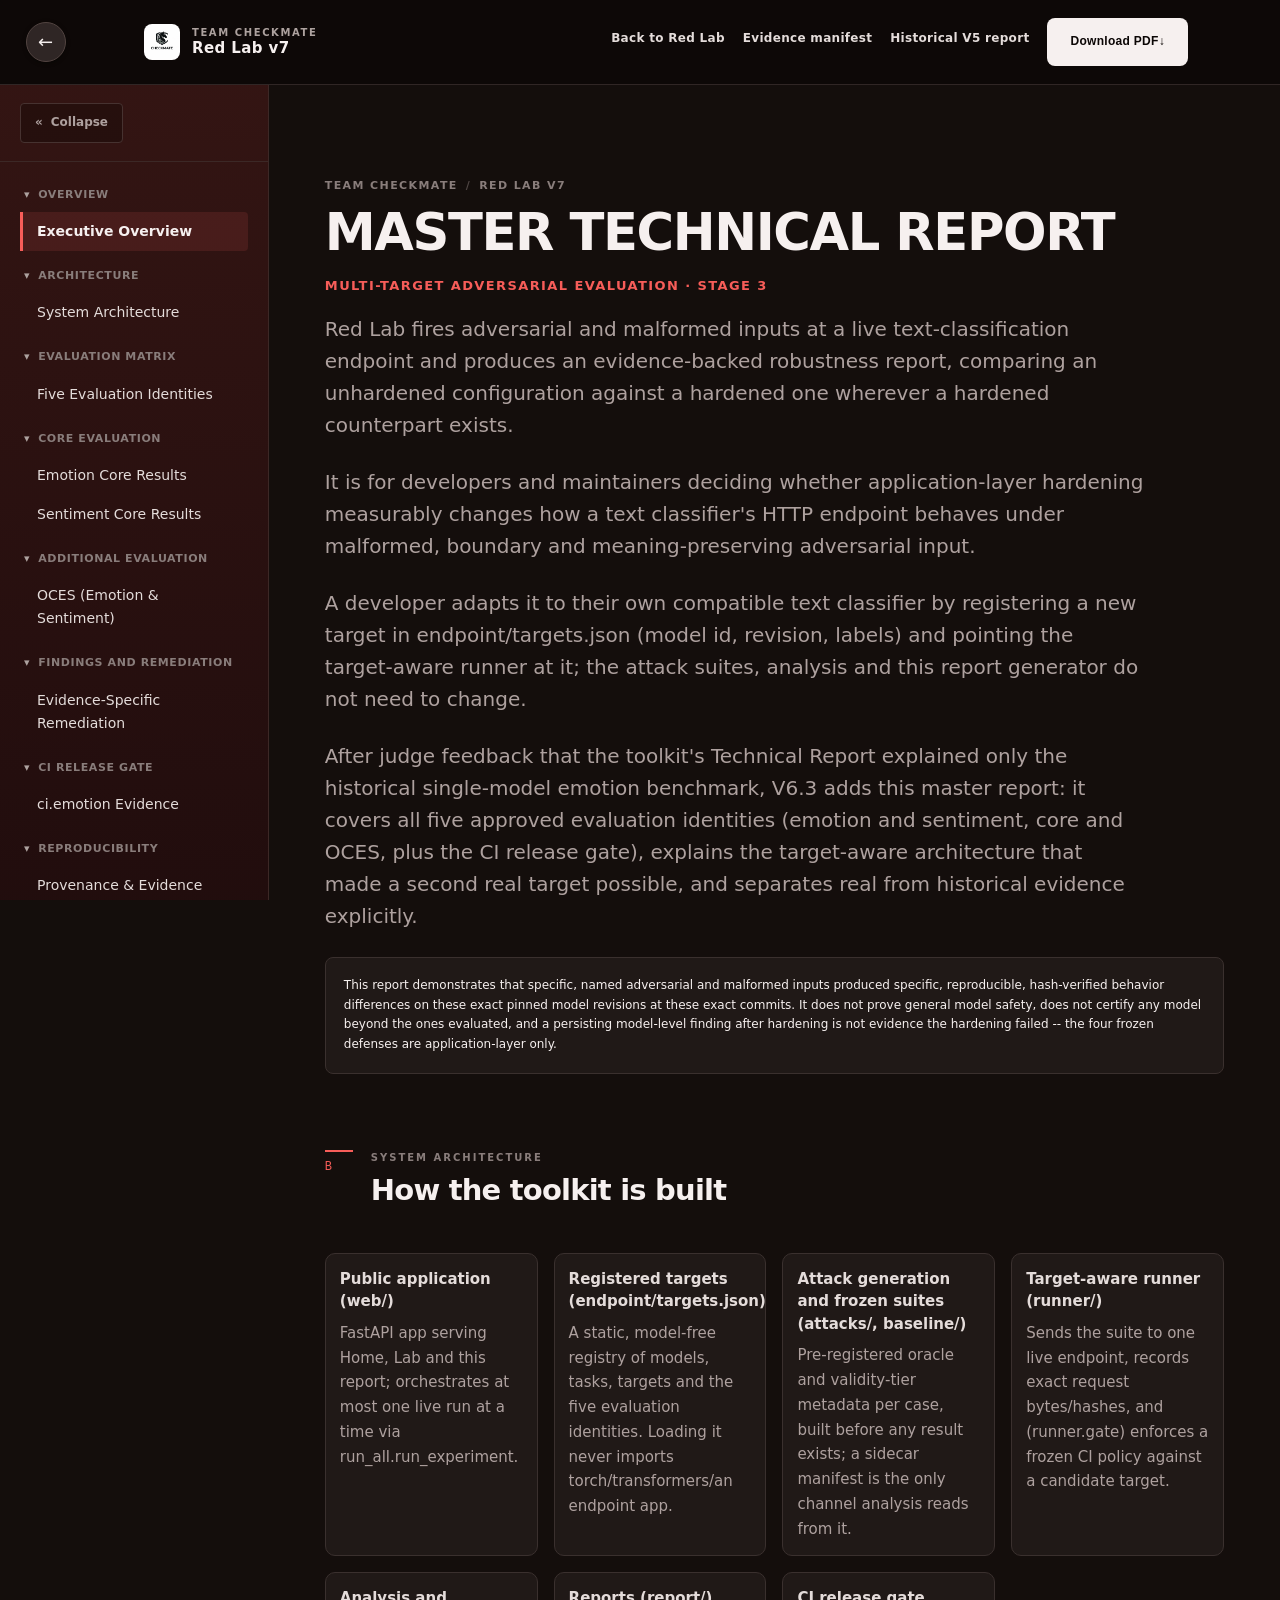
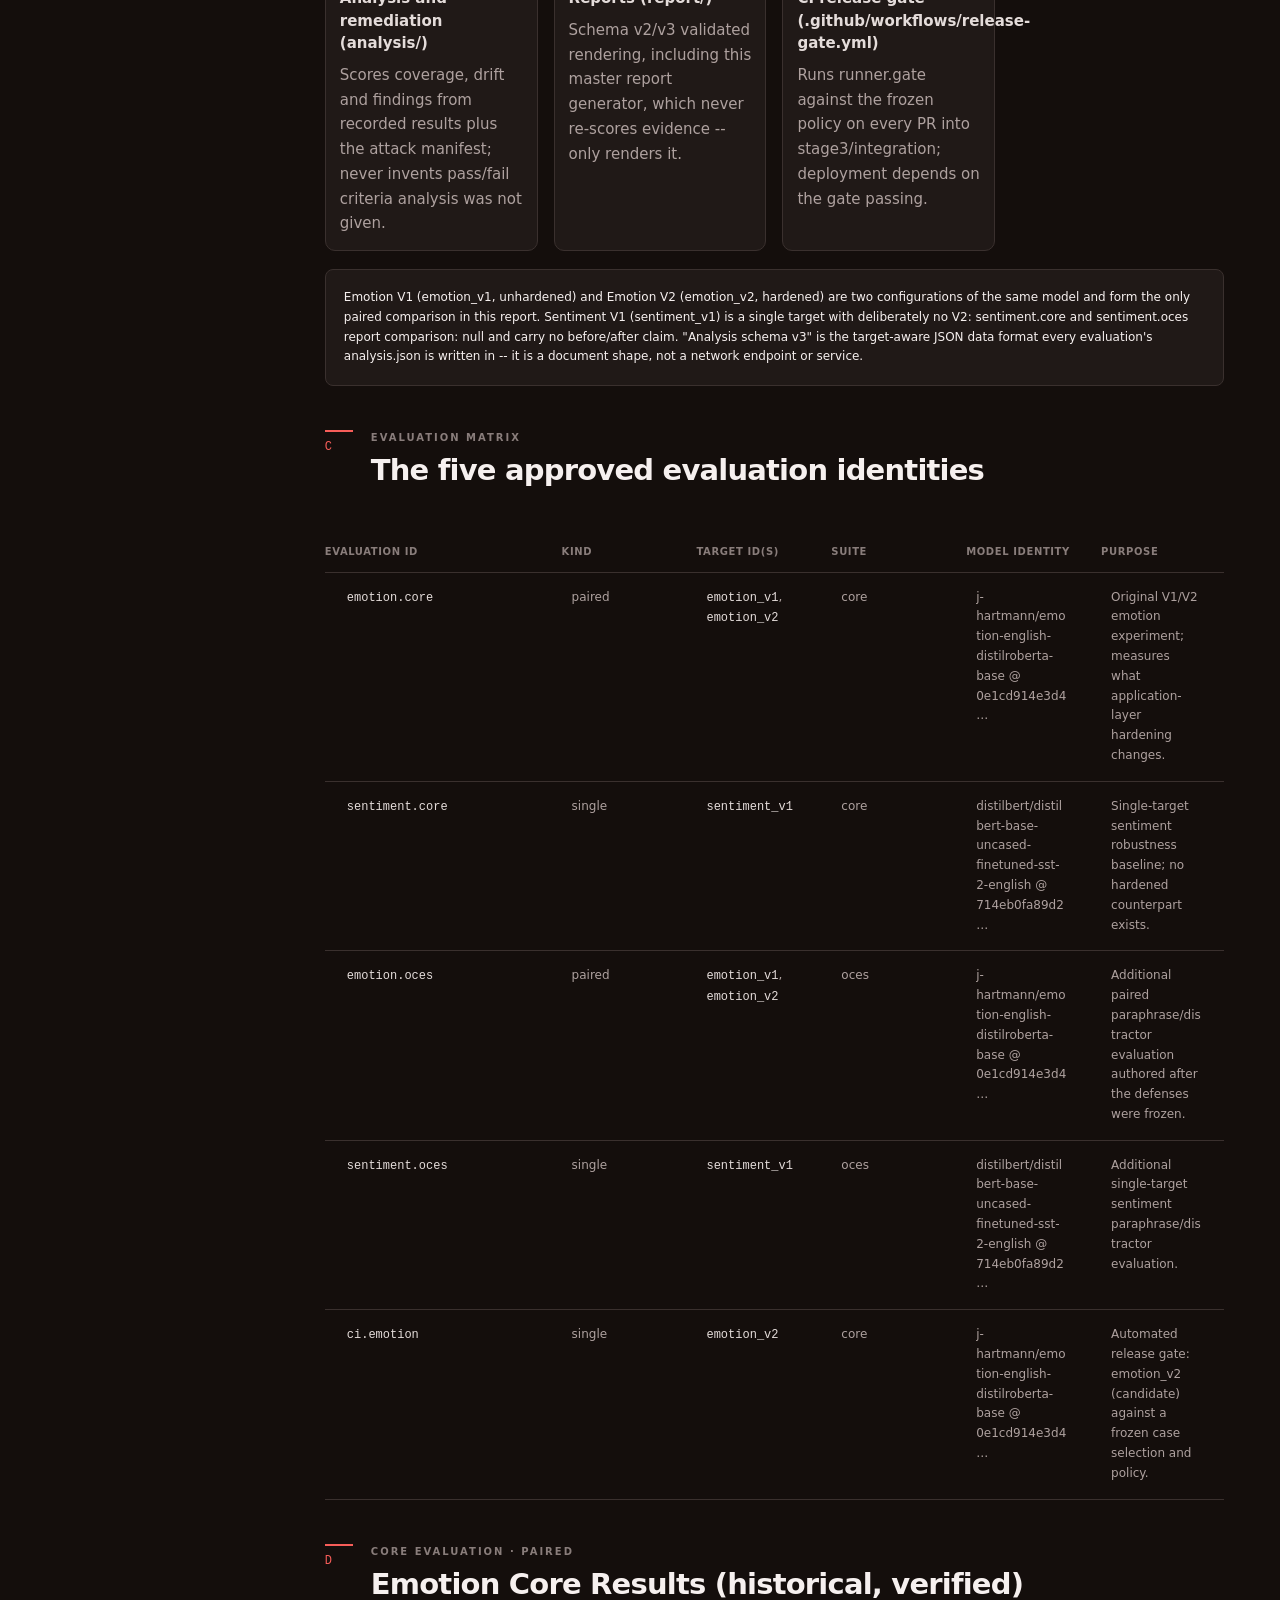
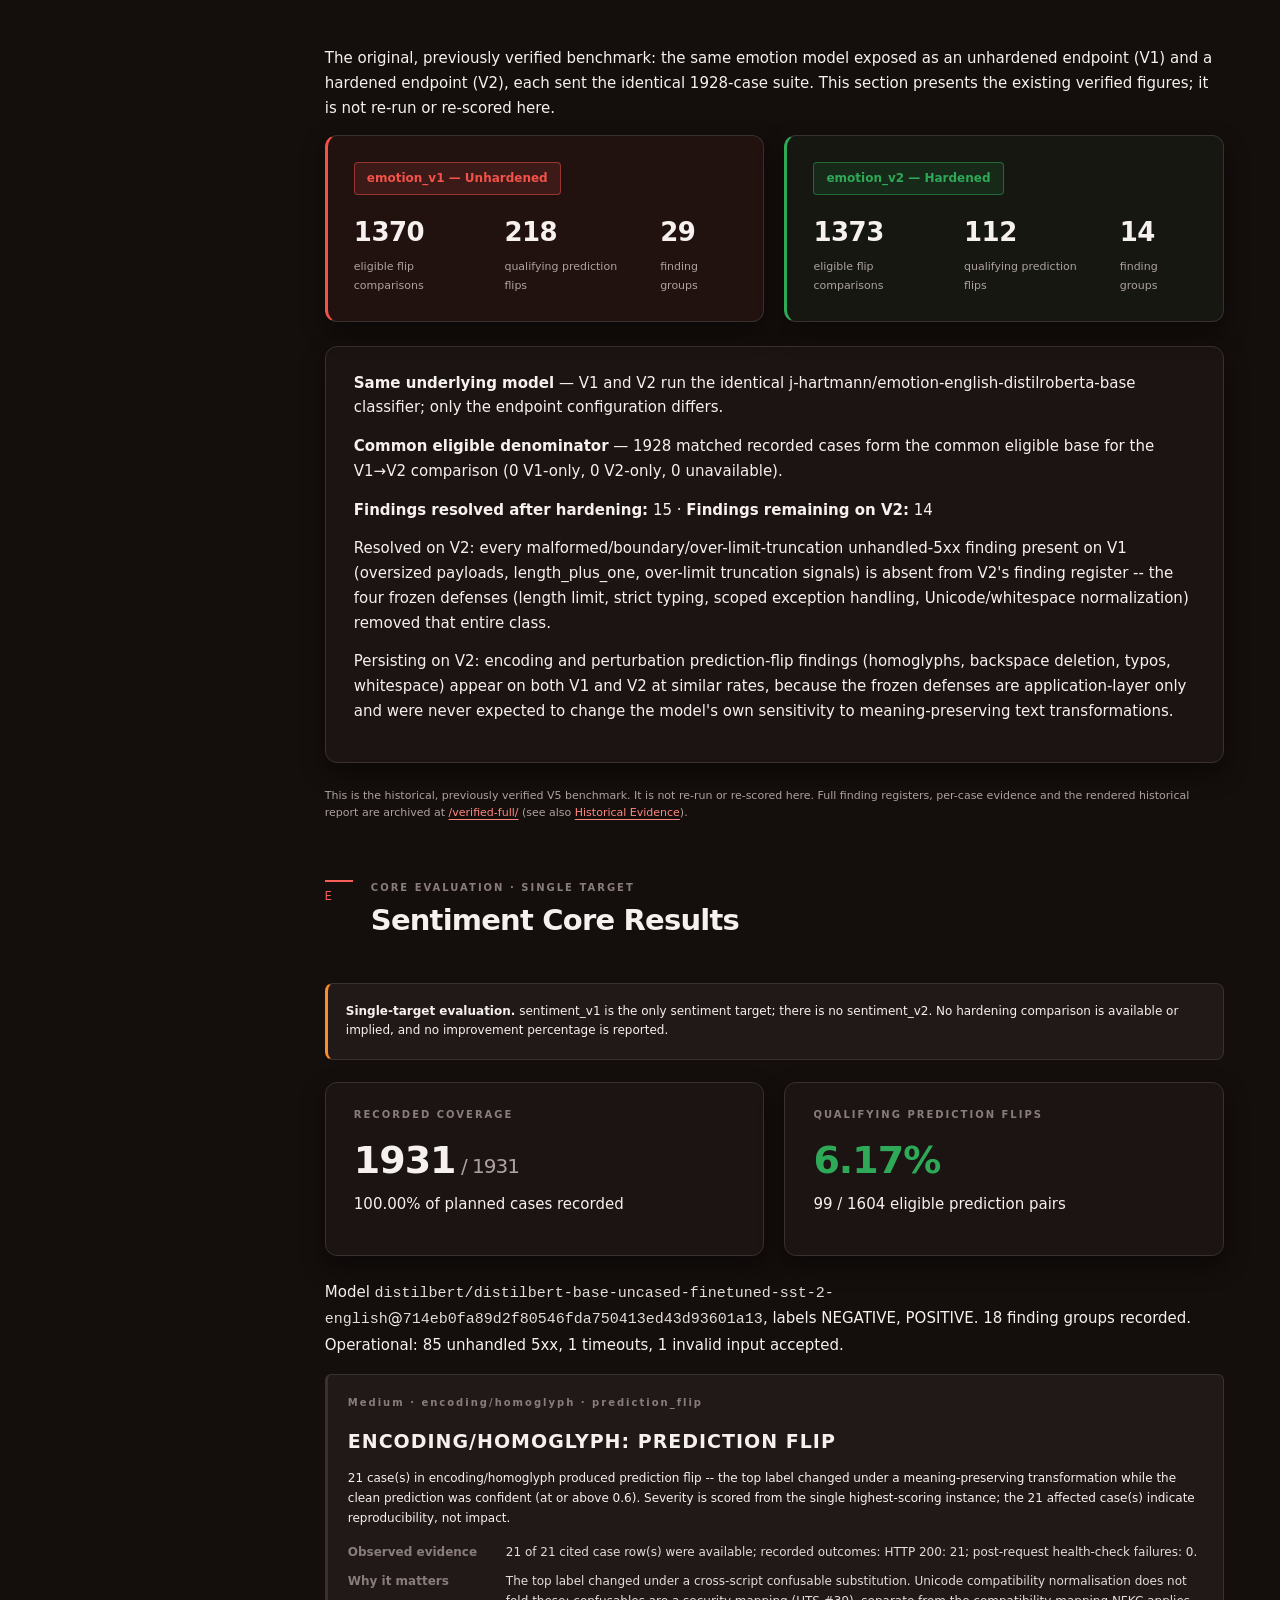
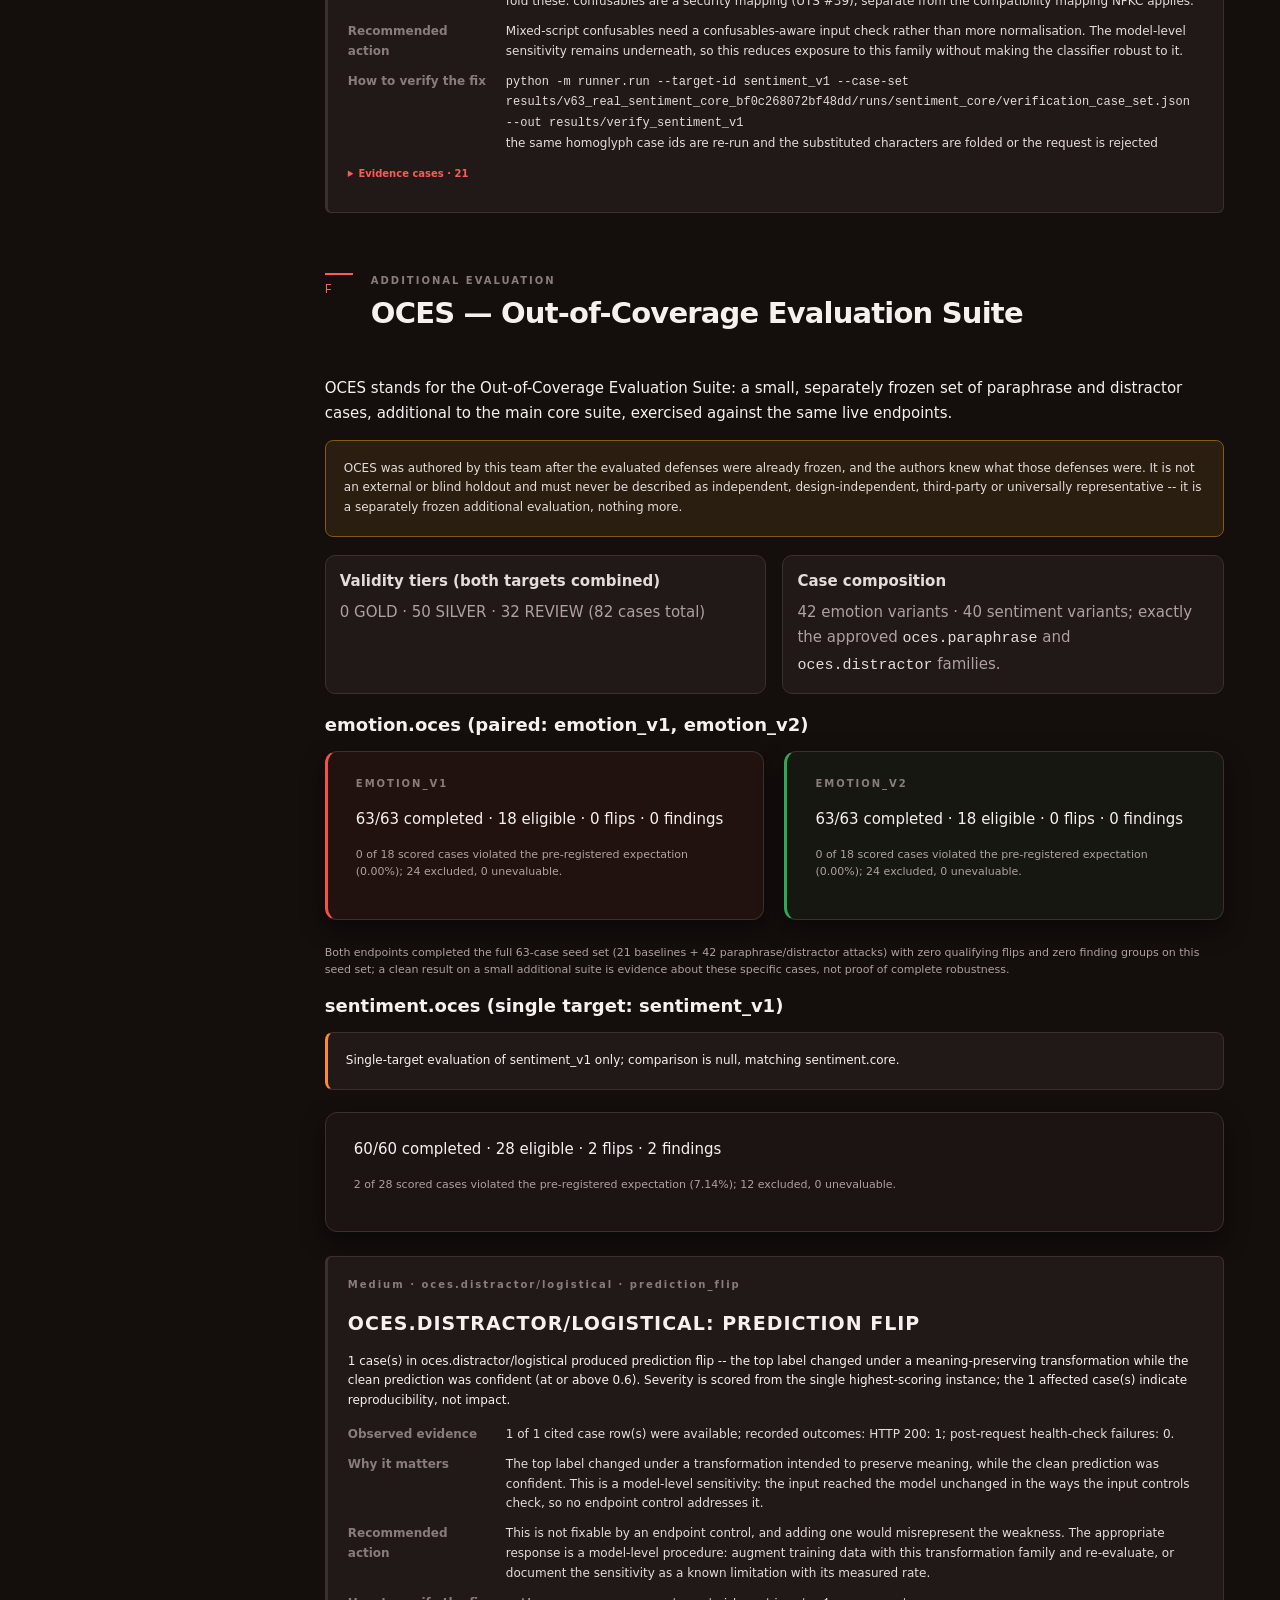
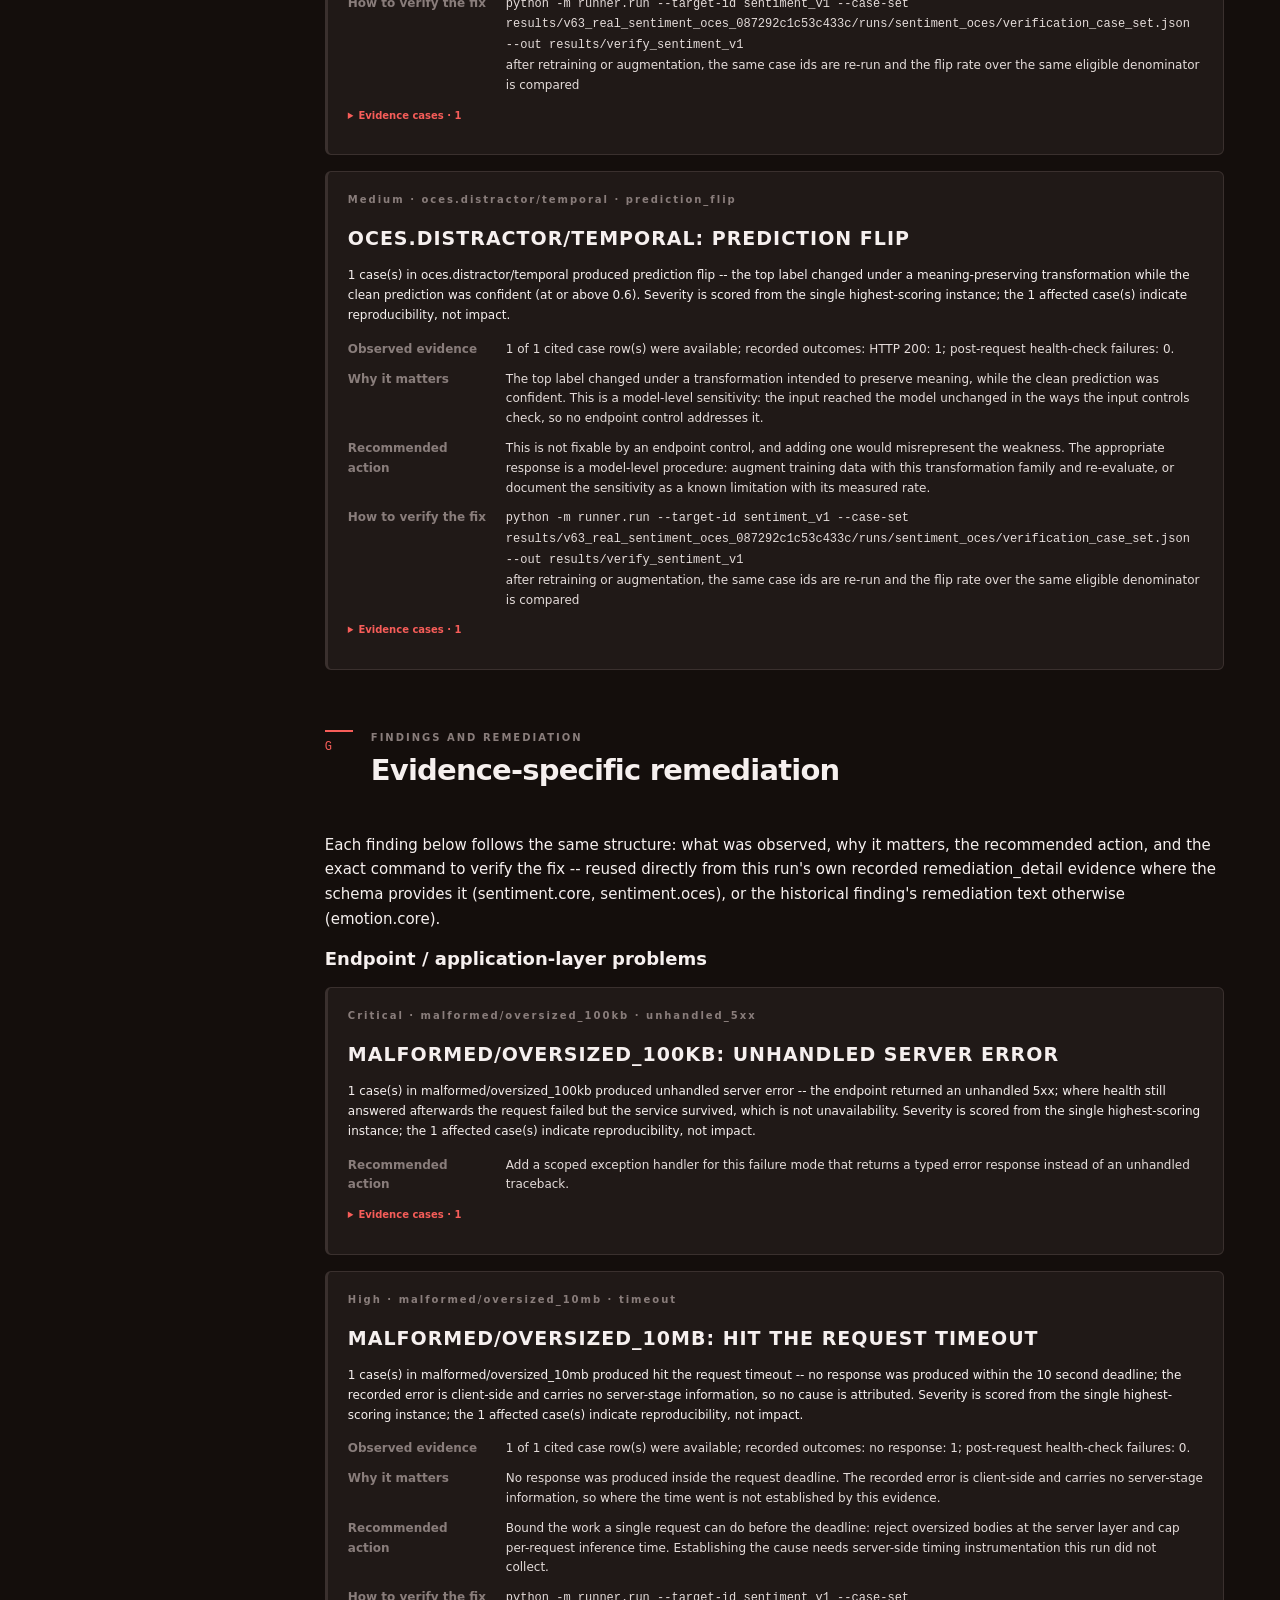
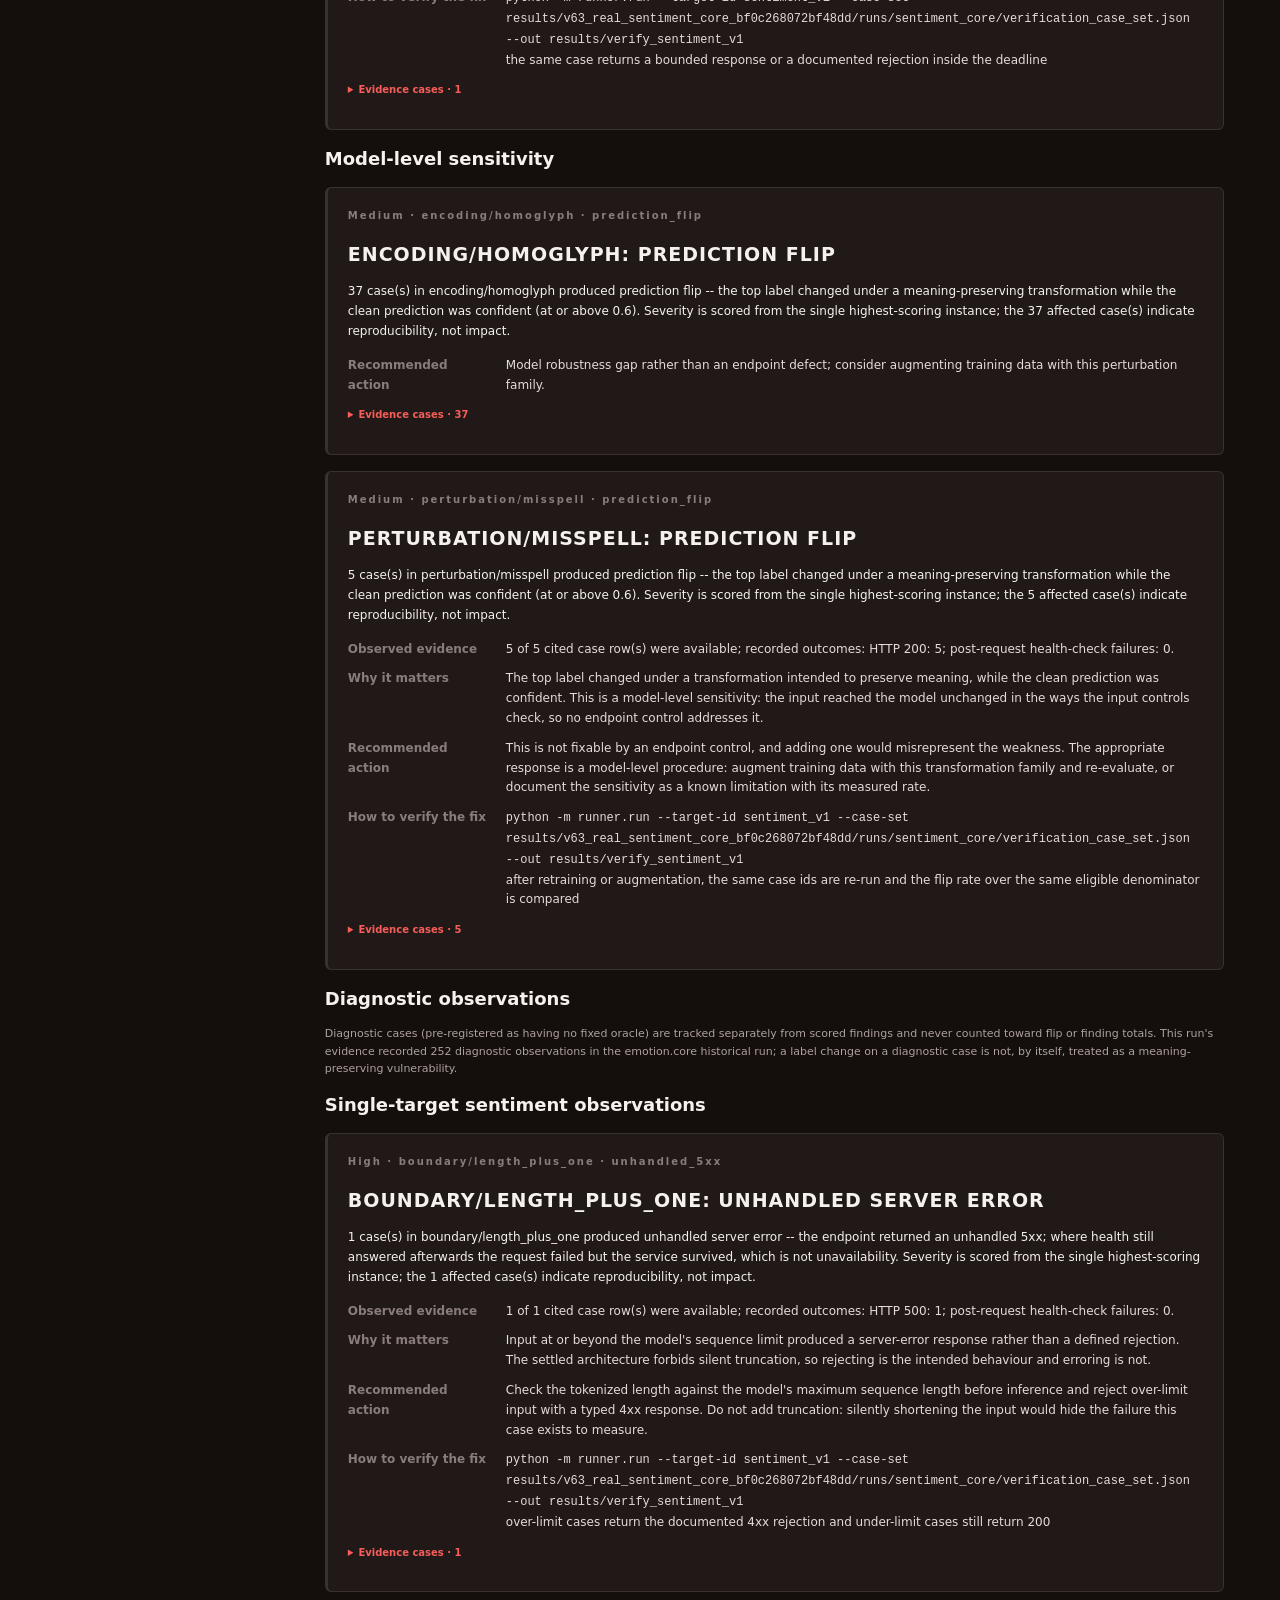
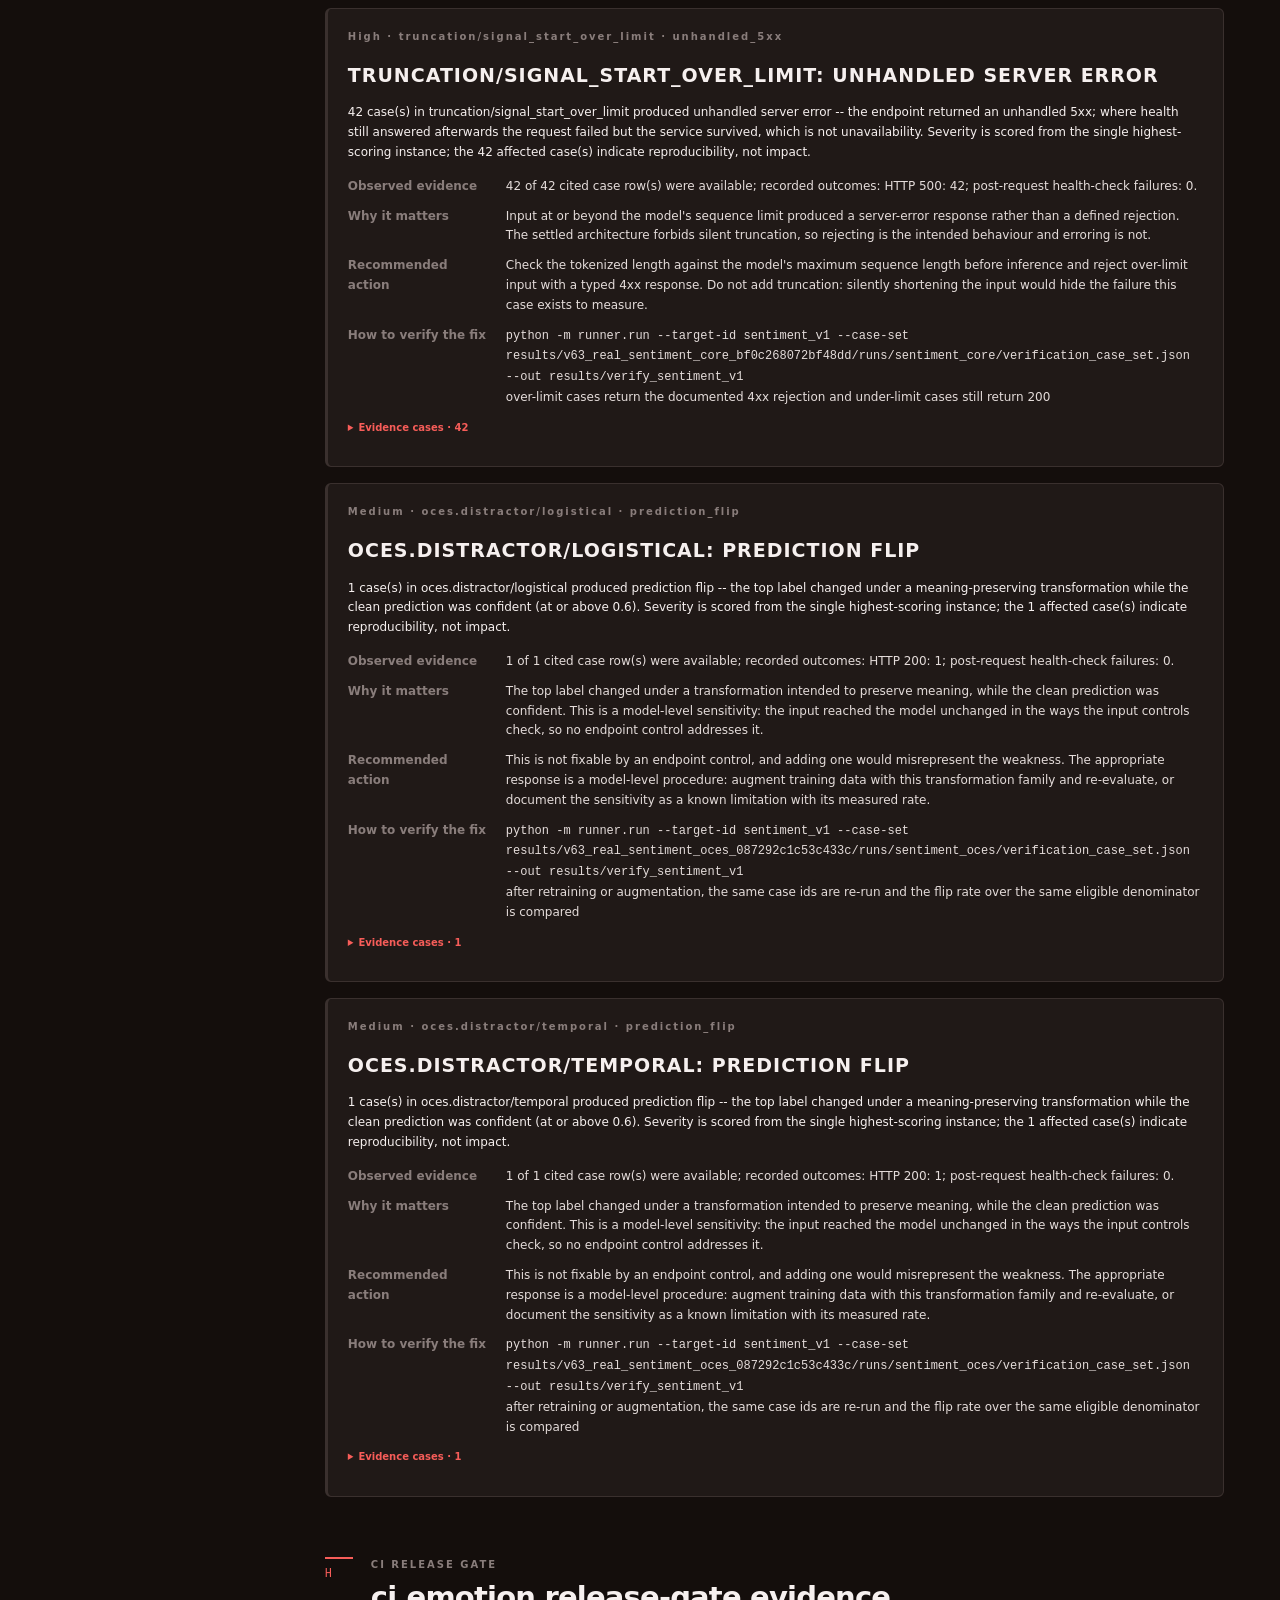
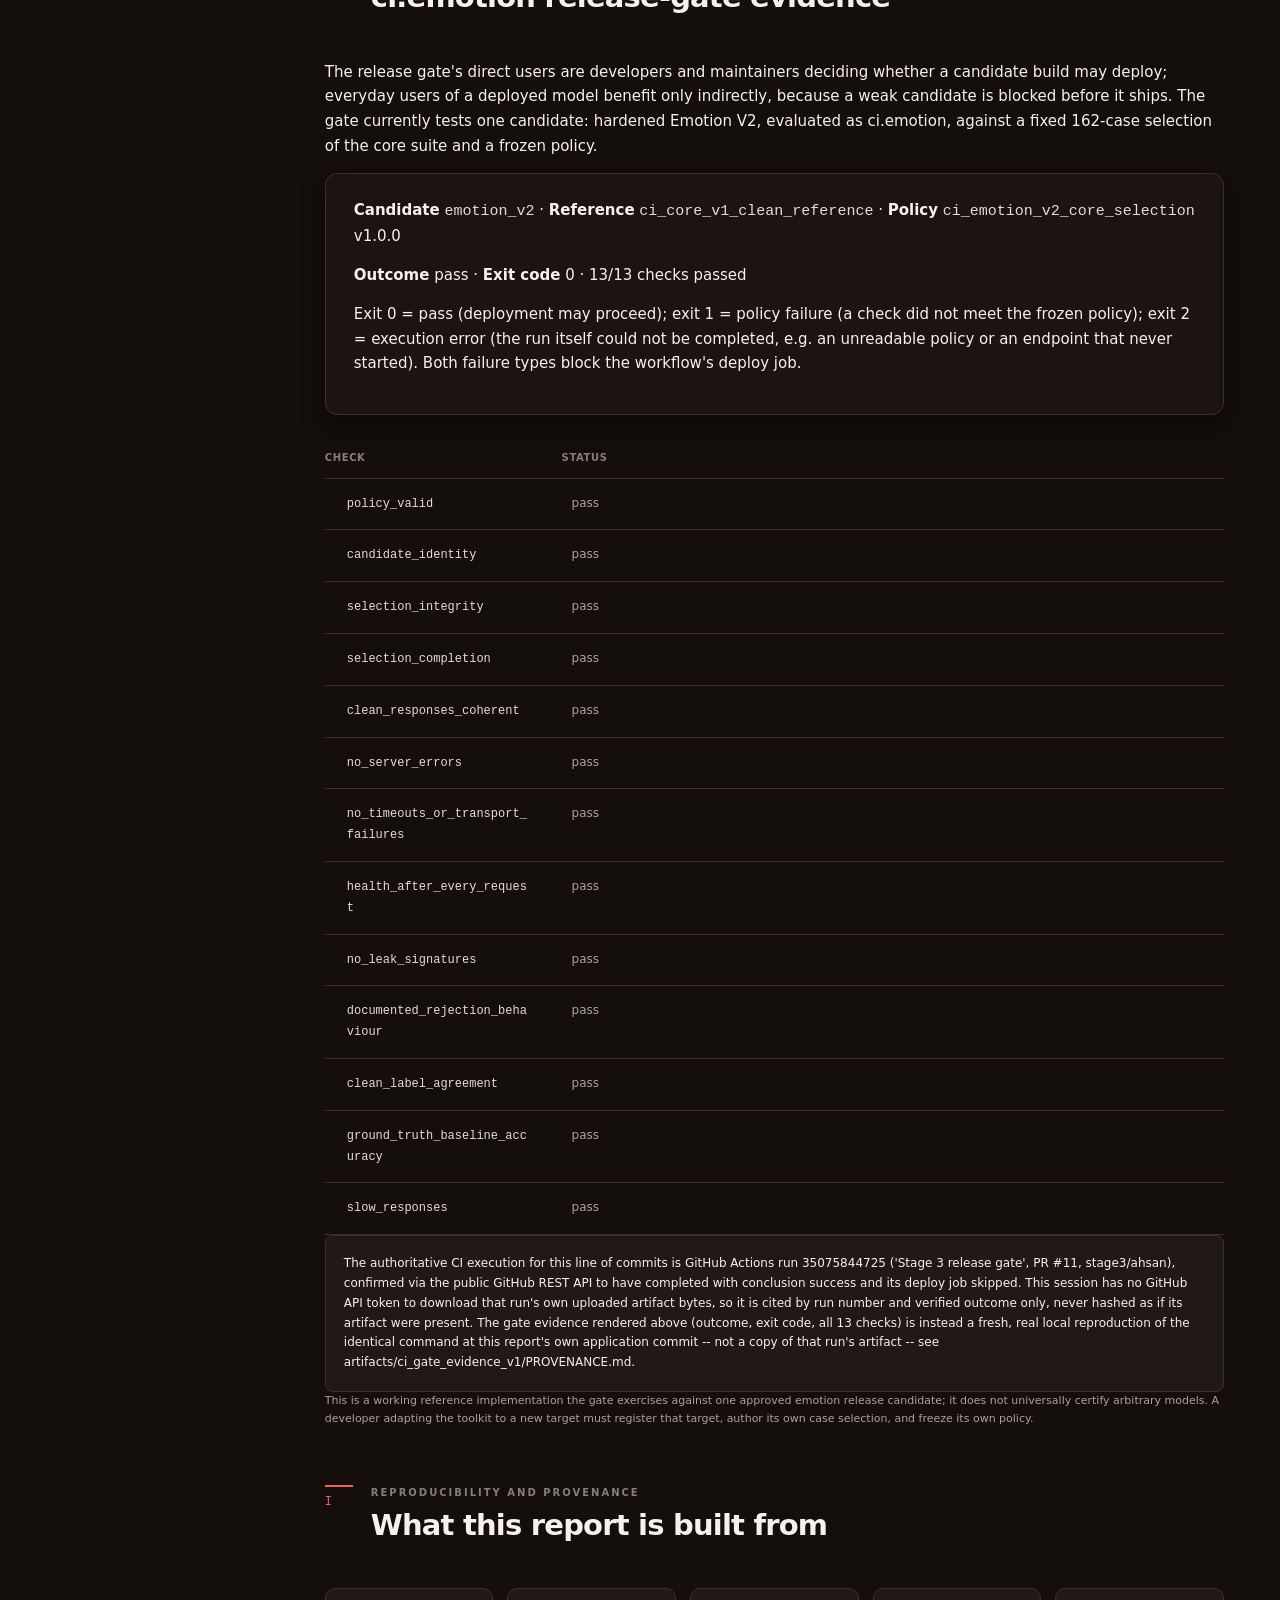
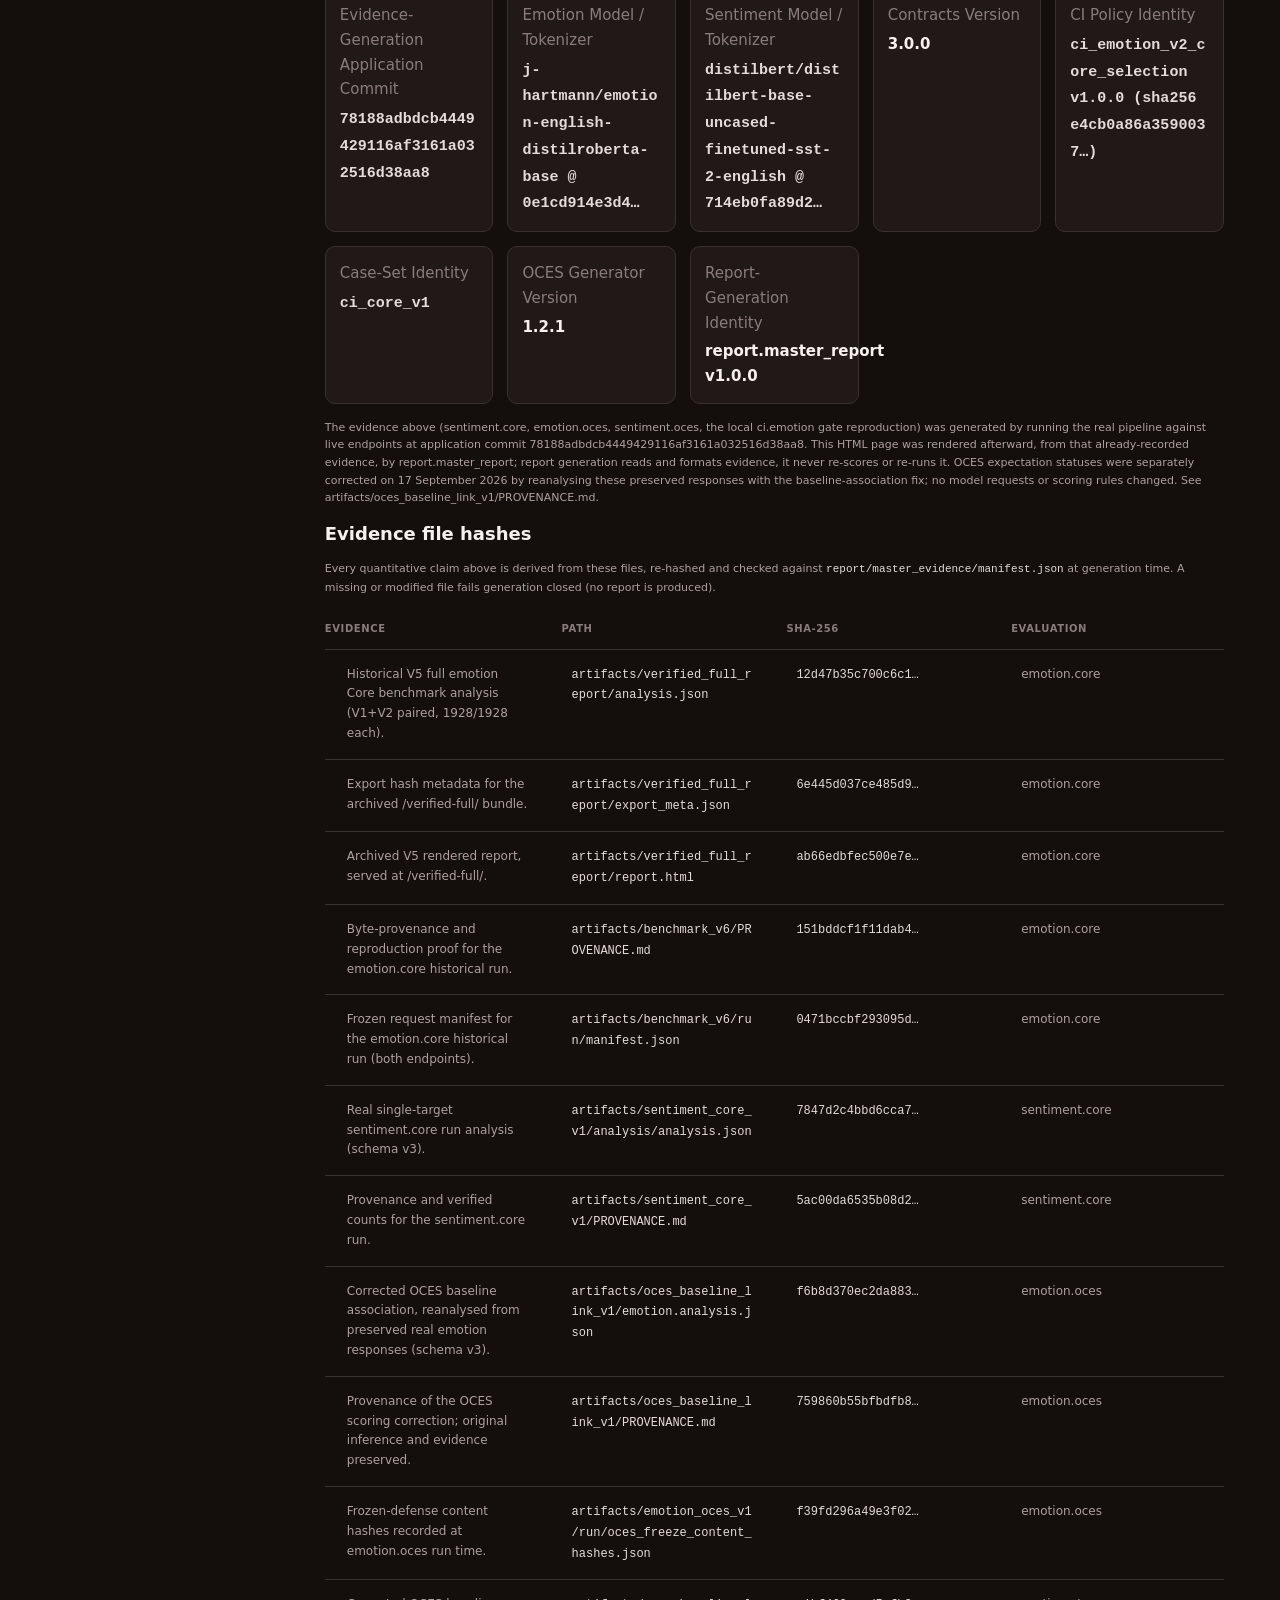
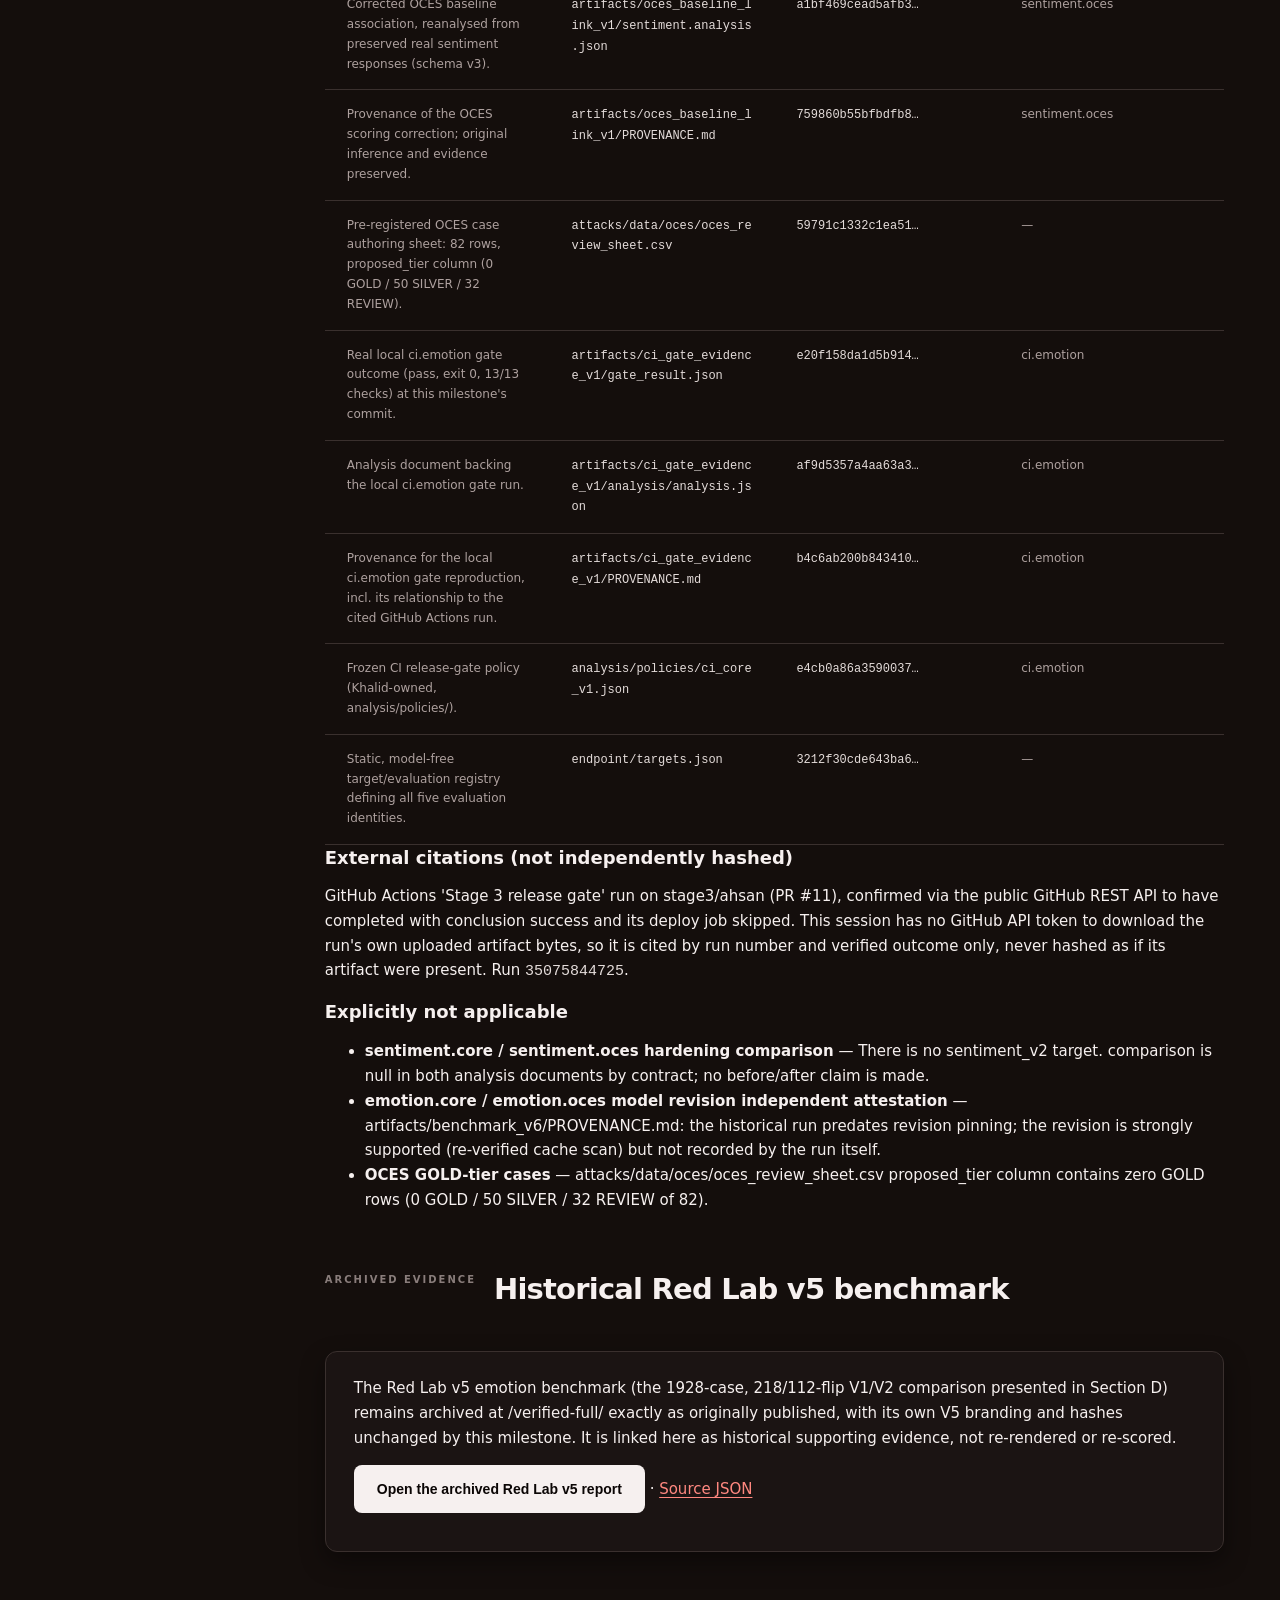
==== commit 45c531c2: "fix(oces): resolve baseline association from the recorded attack result analysis.oces.classify_case " ====
--- a/artifacts/technical_report/index.html
+++ b/artifacts/technical_report/index.html
@@ -1,1202 +1,1202 @@
-<!doctype html>
-<html lang="en">
-<head>
-  <meta charset="utf-8">
-  <meta name="viewport" content="width=device-width, initial-scale=1">
-  <meta http-equiv="Content-Security-Policy" content="default-src 'none'; style-src 'unsafe-inline'; script-src 'unsafe-inline'; img-src data:; base-uri 'none'; form-action 'none'">
-  <meta name="description" content="Team Checkmate: Stage 3 multi-target master technical report -- architecture, evidence and remediation across emotion, sentiment and the CI release gate.">
-  <title>Technical Report | Red Lab</title>
-  <style>:root {
-  --rl-button-height: 48px; --rl-button-pad: 22px; --rl-button-font: 14px; color-scheme: dark;
-  /* Red Lab v7 dark brand system -- mirrors web/static/app.css's token block with identical
-     values, so the web app, the Live Demo results page and the master technical report read
-     as one product. See app.css for the full rationale; the short version is that every
-     surface, text level and semantic color is a token, page rules never hardcode a literal,
-     and V1 red / V2 green stay a separate family from the brand red. */
-
-  /* type: Space Grotesk headings, Inter body/UI, JetBrains Mono technical identifiers.
-     The reports load NO external resources at all (their CSP forbids it, and PDF rendering
-     denies every resource fetch), so these stacks are deliberately local-first. */
-  --rl-font-display: "Space Grotesk", "Segoe UI Variable Display", "Segoe UI", system-ui, -apple-system, Arial, sans-serif;
-  --rl-font-body: "Inter", "Segoe UI Variable Text", "Segoe UI", system-ui, -apple-system, Arial, sans-serif;
-  --rl-font-mono: "JetBrains Mono", "Cascadia Mono", "SF Mono", Consolas, "Courier New", monospace;
-
-  /* surfaces */
-  --rl-base: oklch(0.15 0.012 30);
-  --rl-nav: oklch(0.13 0.01 30);
-  --rl-static-bg: oklch(0.17 0.012 30);
-  --rl-static-nav: oklch(0.14 0.01 30);
-  --rl-static-nav-border: oklch(0.28 0.015 30);
-  --rl-card: oklch(0.2 0.012 30);
-  --rl-tile: oklch(0.22 0.012 30);
-  --rl-field: oklch(0.23 0.013 30);
-  --rl-card-border: oklch(0.32 0.015 30);
-  --rl-exec-border: oklch(0.4 0.02 30);
-  --rl-back-bg: oklch(0.28 0.014 30);
-  --rl-back-border: oklch(0.4 0.02 30);
-
-  /* text */
-  --rl-text: oklch(0.96 0.006 30);
-  --rl-text-2: oklch(0.9 0.01 30);
-  --rl-text-3: oklch(0.72 0.015 30);
-  --rl-text-muted: oklch(0.72 0.014 30);
-  --rl-label: oklch(0.6 0.015 30);
-
-  /* brand and semantics */
-  --rl-red: oklch(0.68 0.19 25);
-  --rl-red-strong: oklch(0.58 0.2 25);
-  --rl-red-hover: oklch(0.63 0.21 25);
-  --rl-red-bright: oklch(0.78 0.17 25);
-  --rl-orange: oklch(0.75 0.17 55);
-  --rl-green: oklch(0.72 0.16 150);
-  --rl-v2-green: oklch(0.65 0.16 150);
-  --rl-red-tint: oklch(0.68 0.19 25 / 0.12);
-  --rl-red-tint-soft: oklch(0.68 0.19 25 / 0.06);
-  --rl-green-tint: oklch(0.65 0.16 150 / 0.12);
-  --rl-orange-tint: oklch(0.75 0.17 55 / 0.16);
-
-  /* legacy aliases -- the V5.5 rule bodies below reference these names */
-  --rl-red-dark: var(--rl-red-hover); --rl-charcoal: var(--rl-text); --rl-charcoal-soft: var(--rl-text-3);
-  --rl-paper: var(--rl-static-bg); --rl-surface: var(--rl-card);
-  --rl-muted: var(--rl-text-muted); --rl-border: var(--rl-card-border);
-  --rl-accent: var(--rl-orange); --rl-accent-soft: var(--rl-orange-tint);
-  --rl-warm-red: oklch(0.72 0.2 30); --rl-citrus: oklch(0.8 0.15 70);
-  --rl-success: var(--rl-v2-green); --rl-warning: oklch(0.78 0.14 75);
-  --rl-danger: oklch(0.66 0.2 27);
-  --ink: var(--rl-charcoal); --muted: var(--rl-muted); --paper: var(--rl-paper); --line: var(--rl-border);
-  --teal: var(--rl-success); --coral: var(--rl-danger);
-  --rl-radius-sm: 8px;
-  --rl-shadow-sm: 0 1px 4px rgba(0, 0, 0, 0.35);
-  /* Masthead-only tokens (System V5.4) -- mirrored in web/static/app.css with identical values
-     so Home, Live Demo Results and Technical Report share one visual spec for the top bar.
-     --report-nav-height is kept as an alias (not removed) so the scrollspy script below, which
-     reads it via getComputedStyle, keeps working unchanged. */
-  --rl-nav-height: 84px;
-  --report-nav-height: var(--rl-nav-height);
-  --rl-masthead-width: 1160px;
-  --rl-masthead-pad-x: 32px;
-  --rl-masthead-pad-y: 16px;
-  /* Fluid, not a fixed 280px: the v7 sidebar visually targets 280px on a spacious desktop,
-     but a mid-range window (or a higher browser zoom, which shrinks effective CSS px the
-     same way) still shrinks the rail gracefully instead of eating an ever-larger share of a
-     narrowing viewport right up until the drawer breakpoint. */
-  --report-toc-width: clamp(220px, 21vw, 280px);
-  --report-toc-collapsed-width: 56px;
-  --report-toc-top: oklch(0.24 0.05 25);
-  --report-toc-bottom: oklch(0.19 0.035 20);
-}
-* { box-sizing: border-box; }
-[hidden] { display: none !important; }
-html { scroll-behavior: auto; scroll-padding-top: 100px; }
-@media (prefers-reduced-motion: no-preference) { html { scroll-behavior: smooth; } }
-.skip-link {
-  position: absolute; left: 12px; top: -60px; z-index: 100; background: var(--rl-red-strong); color: oklch(0.99 0 0);
-  padding: 10px 16px; border-radius: 4px; font-size: 12px; font-weight: 700; text-decoration: none;
-  transition: top 0.15s ease;
-}
-.skip-link:focus { top: 12px; }
-body { margin: 0; background: var(--paper); color: var(--ink); font: 15px/1.65 "Segoe UI", Arial, sans-serif; }
-a { color: var(--rl-red); text-decoration-thickness: 1px; text-underline-offset: 3px; }
-a:hover { color: var(--rl-red-bright); }
-a:focus-visible, summary:focus-visible { outline: 3px solid var(--coral); outline-offset: 4px; }
-.masthead { position: sticky; top: 0; z-index: 20; background: var(--rl-static-nav); max-width: var(--rl-masthead-width); margin: auto; min-height: var(--rl-nav-height); padding: var(--rl-masthead-pad-y) var(--rl-masthead-pad-x); display: flex; align-items: center; gap: 36px; border-bottom: 1px solid var(--rl-static-nav-border); }
-/* Frosted premium masthead (System V5.5) -- mirrors web/static/app.css's treatment so Home,
-   Live Demo Results and the Technical Report read as one visual system at the top bar. */
-@supports (backdrop-filter: blur(1px)) or (-webkit-backdrop-filter: blur(1px)) {
-  .masthead { background: oklch(0.14 0.01 30 / 0.9); backdrop-filter: blur(14px) saturate(140%); -webkit-backdrop-filter: blur(14px) saturate(140%); }
-}
-/* Circular Back control (System V5.5; mirrors app.css's .rl-back-btn exactly). */
-.rl-back-btn { display: inline-flex; align-items: center; justify-content: center; width: 40px; height: 40px; border-radius: 50%; background: var(--rl-surface); border: 1px solid var(--line); color: var(--ink); font-size: 18px; line-height: 1; text-decoration: none; box-shadow: var(--rl-shadow-sm); flex: none; transition: border-color 0.15s ease, color 0.15s ease, transform 0.15s ease; }
-.rl-back-btn:hover { border-color: var(--rl-red); color: var(--rl-red); transform: translateX(-2px); }
-.rl-back-btn:focus-visible { outline: 3px solid var(--coral); outline-offset: 3px; }
-.brand { display: flex; align-items: center; gap: 12px; color: var(--ink); text-decoration: none; white-space: nowrap; }
-.brand-logo { height: 36px; width: 36px; object-fit: contain; display: block; border-radius: var(--rl-radius-sm); }
-.brand-text { display: flex; flex-direction: column; line-height: 1.3; }
-.brand-creator { font-size: 10px; font-weight: 700; letter-spacing: 1.6px; text-transform: uppercase; color: var(--muted); }
-.brand-product { font-size: 14px; font-weight: 800; letter-spacing: 0.4px; color: var(--ink); }
-.mark { font-size: 31px; line-height: 1; letter-spacing: -3px; }.mark span { color: var(--coral); }
-.masthead nav { display: flex; align-items: center; flex-wrap: wrap; gap: 18px 25px; margin-left: auto; }
-.masthead nav a, .downloads a { font-size: 13px; font-weight: 700; letter-spacing: 0.3px; text-decoration: none; }
-.masthead nav a:not(.button), .downloads a:not(.button) {
-  color: var(--ink); border-bottom: 2px solid transparent; padding-bottom: 4px;
-}
-.masthead nav a:not(.button):hover, .downloads a:not(.button):hover,
-.masthead nav a[aria-current="page"] { color: var(--rl-red); border-bottom-color: var(--rl-red); }
-.downloads { display: flex; align-items: center; gap: 23px; margin-left: auto; }.button { background: var(--rl-text); color: var(--rl-nav); padding: 11px 17px; border-radius: var(--rl-radius-sm); font-weight: 700; }.button:hover { color: oklch(0.99 0 0); background: var(--rl-red-strong); }
-
-/* ---- report contents toggle (mobile-only top-bar button; System V5.3) ------------------ */
-.toc-toggle {
-  display: none; align-items: center; gap: 8px; font: inherit; font-size: 12px; font-weight: 700;
-  color: var(--rl-text); background: var(--rl-tile); border: 1px solid var(--rl-card-border); border-radius: var(--rl-radius-sm);
-  padding: 9px 13px; cursor: pointer;
-}
-.toc-toggle-bars, .toc-toggle-bars::before, .toc-toggle-bars::after {
-  display: block; width: 16px; height: 2px; background: var(--rl-text); position: relative;
-}
-.toc-toggle-bars::before, .toc-toggle-bars::after { content: ""; position: absolute; left: 0; }
-.toc-toggle-bars::before { top: -5px; }
-.toc-toggle-bars::after { top: 5px; }
-main { max-width: 1160px; padding: 0 40px; margin: auto; }
-.hero { padding: 69px 0 49px; position: relative; }
-.eyebrow { font-size: 10px; font-weight: 800; letter-spacing: 2px; line-height: 1.5; margin: 0 0 16px; color: var(--muted); }
-h1 { font-size: 76px; line-height: 1.06; letter-spacing: -4px; font-weight: 650; margin: 0 0 26px; }h1 span { color: var(--rl-red); }
-.page-identity { display: flex; flex-wrap: wrap; align-items: baseline; gap: 8px; font-size: 11px; font-weight: 700; letter-spacing: 1.4px; color: var(--muted); text-transform: uppercase; margin: 0 0 10px; }.page-identity .sep { opacity: .5; }
-h1.page-title { font-size: 40px; letter-spacing: -1.4px; margin: 0 0 16px; }
-.version-id-row { display: flex; flex-wrap: wrap; gap: 10px; margin: 4px 0 20px; }.version-id { font-size: 12px; font-weight: 700; padding: 6px 12px; border-radius: 4px; border: 1px solid var(--line); }.version-id.v1 { color: var(--rl-danger); border-color: oklch(0.66 0.2 27 / 0.5); background: var(--rl-red-tint); }.version-id.v2 { color: var(--rl-success); border-color: oklch(0.65 0.16 150 / 0.5); background: var(--rl-green-tint); }
-.home-link { display: inline-flex; align-items: center; gap: 6px; font-weight: 700; }
-.deck { font-size: 19px; line-height: 1.6; max-width: 610px; margin: 0 0 25px; color: var(--muted); }
-.hero-meta { display: flex; gap: 10px; flex-wrap: wrap; }.hero-meta span { font-size: 11px; border: 1px solid var(--rl-card-border); padding: 4px 11px; border-radius: 3px; font-weight: 600; }
-.model { font-size: 11px; color: var(--muted); margin-top: 14px; overflow-wrap: anywhere; }
-h2 { font-size: 29px; line-height: 1.2; letter-spacing: -.8px; margin: 0 0 15px; font-weight: 650; }h3 { font-size: 18px; line-height: 1.4; margin: 0 0 14px; }h4 { font-size: 15px; line-height: 1.5; margin: 20px 0 12px; }h5 { font-size: 11px; text-transform: uppercase; letter-spacing: 1px; margin: 0 0 5px; }p { margin: 0 0 14px; }
-.verdict { padding: 32px; border-radius: 12px; background: var(--rl-nav); border: 1px solid var(--rl-card-border); color: var(--rl-text); }.verdict .eyebrow, .verdict .coverage-line, .verdict .caption { color: var(--rl-text-3); }.verdict h2 { font-size: 25px; }.verdict-heading { display: flex; align-items: center; justify-content: space-between; gap: 16px; }.verdict .eyebrow { margin-bottom: 7px; }
-.badge { display: inline-block; border-radius: 3px; padding: 4px 9px; font-size: 10px; line-height: 1.5; font-weight: 700; white-space: nowrap; }.compatible { background: var(--rl-green-tint); color: var(--rl-green); }.coverage-line { font-size: 11px; color: var(--muted); }
-.metrics { display: flex; gap: 24px; margin: 24px 0; }.metric { flex: 1; border-left: 1px solid var(--rl-card-border); padding-left: 20px; }.metric:first-child { border: 0; padding-left: 0; }.metric strong { display: block; font-size: 49px; line-height: 1.1; font-weight: 600; letter-spacing: -2px; }.metric:first-child strong { color: var(--rl-green); }.metric:nth-child(2) strong { color: var(--rl-danger); }.metric span { font-size: 12px; display: block; margin: 10px 0 7px; font-weight: 600; }.metric small { font-size: 10px; line-height: 1.6; color: var(--rl-text-3); display: block; }
-.caption { font-size: 11px; line-height: 1.6; color: var(--muted); }.verdict > .caption { margin-bottom: 0; }
-.report-section { padding-top: 74px; }.section-heading { display: flex; gap: 18px; align-items: flex-start; margin-bottom: 30px; }.section-heading .eyebrow { margin-bottom: 8px; }.section-number { color: var(--coral); font: 12px Consolas, monospace; border-top: 2px solid var(--coral); padding-top: 8px; min-width: 28px; }.section-intro { max-width: 800px; color: var(--muted); font-size: 13px; }
-.panel { background: var(--rl-card); border: 1px solid var(--rl-card-border); border-radius: 12px; padding: 24px 28px; margin-bottom: 24px; box-shadow: var(--rl-shadow-sm); }.panel-heading { display: flex; justify-content: space-between; align-items: center; gap: 10px; }.legend { display: flex; gap: 18px; font-size: 11px; }.legend span::before { content: ""; display: inline-block; height: 8px; width: 8px; margin-right: 6px; border-radius: 50%; }.v1-dot::before { background: var(--coral); }.v2-dot::before { background: var(--teal); }
-table { width: 100%; border-collapse: collapse; font-size: 12px; table-layout: fixed; }th, td { padding: 11px 12px; border-bottom: 1px solid var(--rl-card-border); text-align: left; overflow-wrap: anywhere; vertical-align: top; }th:first-child, td:first-child { padding-left: 0; }thead th { color: var(--muted); font-size: 10px; font-weight: 700; text-transform: uppercase; letter-spacing: .6px; }tbody th { font-weight: 600; }table th:first-child { width: 48%; }.category-table th:first-child { width: 25%; }.category-table td { padding: 15px 22px; }.category-table tbody th { padding-top: 19px; }.rate-label { display: flex; justify-content: space-between; gap: 6px; margin-bottom: 8px; }.rate-label span { color: var(--muted); font-size: 10px; }.bar-track { height: 6px; background: var(--rl-tile); border-radius: 1px; }.bar { height: 6px; }.bar.v1 { background: var(--coral); }.bar.v2 { background: var(--teal); }
-.version-section { margin-top: 30px; }.badge.v1 { background: var(--rl-red-tint); color: var(--rl-danger); }.badge.v2 { background: var(--rl-green-tint); color: var(--rl-v2-green); }.two-up { display: flex; gap: 20px; }.two-up > .panel { width: 50%; }.big-stat { font-size: 38px; letter-spacing: -1px; line-height: 1.2; margin-bottom: 8px; font-weight: 650; }.big-stat span { color: var(--muted); font-size: 20px; font-weight: 400; }.drift-panel .big-stat { color: var(--teal); }.denominator { font-size: 12px; background: var(--rl-green-tint); border-left: 2px solid var(--teal); padding: 8px 10px; }
-.facts { font-size: 11px; margin: 18px 0 0; }.facts div { display: flex; justify-content: space-between; gap: 10px; border-bottom: 1px solid var(--rl-card-border); padding: 5px 0; }.facts dd { margin: 0; font-weight: 650; }.facts dt { color: var(--muted); }
-.audit-details { background: var(--rl-tile); border: 1px solid var(--rl-card-border); padding: 15px 20px; border-radius: 4px; margin: 16px 0; font-size: 12px; scroll-margin-top: var(--report-nav-height); }.audit-details > summary { font-weight: 650; cursor: pointer; }.audit-details[open] > summary { margin-bottom: 20px; }.evidence { margin: 10px 0; font-size: 10px; }.evidence summary { cursor: pointer; color: var(--rl-red); font-weight: 600; }.evidence[open] summary { margin-bottom: 9px; }
-.compact { font-size: 10px; }.compact th, .compact td { padding: 6px; }.compact th:first-child { width: 26%; }.compact code { font-size: 9px; }.confidence-table th:first-child, .baseline-table th:first-child, .diagnostic-table th:first-child { width: 65%; }.diagnostic-table th:nth-child(2) { width: 15%; }
-.id-list { display: flex; flex-wrap: wrap; gap: 5px; margin: 10px 0; }.id-list code { background: var(--rl-tile); border: 1px solid var(--rl-card-border); padding: 2px 5px; font-size: 9px; max-width: 100%; }code { font-family: Consolas, "Courier New", monospace; overflow-wrap: anywhere; word-break: break-word; unicode-bidi: plaintext; }
-.version-title { margin: 30px 0 16px; }.version-title span { font-size: 12px; color: var(--muted); font-weight: 400; margin-left: 10px; }.finding-index { display: grid; grid-template-columns: 1fr 1fr; gap: 4px 20px; margin-bottom: 24px; }.finding-index a { font-size: 10px; overflow-wrap: anywhere; }
-.finding { background: var(--rl-card); padding: 24px 28px; border: 1px solid var(--rl-card-border); border-left: 3px solid var(--rl-card-border); border-radius: 12px; margin-bottom: 17px; font-size: 12px; }.finding-top { display: flex; align-items: center; flex-wrap: wrap; gap: 9px; }.finding-id { font: 11px Consolas, monospace; color: var(--muted); margin-right: auto; }.finding h4 { font-size: 17px; margin-top: 17px; overflow-wrap: anywhere; }.finding-tags { font-size: 10px; color: var(--muted); overflow-wrap: anywhere; }.severity-critical { background: oklch(0.6 0.22 20 / 0.2); color: oklch(0.8 0.16 20); }.severity-high { background: oklch(0.68 0.18 42 / 0.2); color: oklch(0.82 0.14 45); }.severity-medium { background: oklch(0.78 0.14 82 / 0.18); color: oklch(0.86 0.13 85); }.severity-low { background: oklch(0.32 0.012 150 / 0.7); color: oklch(0.85 0.04 150); }.status-resolved { background: var(--rl-green-tint); color: var(--rl-green); }.status-remaining { background: oklch(0.6 0.1 265 / 0.2); color: oklch(0.82 0.09 265); }.status-unavailable { background: oklch(0.78 0.12 82 / 0.16); color: oklch(0.84 0.1 85); }.status-new { background: oklch(0.65 0.18 10 / 0.2); color: oklch(0.82 0.13 10); }
-.qualification { color: var(--rl-warning); background: oklch(0.78 0.14 75 / 0.1); border-radius: var(--rl-radius-sm); padding: 10px 12px; font-size: 11px; }.remediation { background: var(--rl-green-tint); padding: 14px; border-radius: var(--rl-radius-sm); margin: 18px 0; }.remediation p { margin: 0; }.case-comparison { border-top: 1px solid var(--rl-card-border); margin-top: 16px; padding-top: 12px; }
-.notice { background: var(--rl-tile); padding: 18px; border: 1px solid var(--rl-card-border); border-radius: var(--rl-radius-sm); font-size: 12px; }.warning { background: oklch(0.78 0.14 75 / 0.1); border-color: oklch(0.5 0.1 70); color: var(--rl-text-2); }.notice .eyebrow, .notice .coverage-line { color: var(--rl-label); }
-.demo-highlights { margin: 26px 0; }.demo-highlights .notice { margin-bottom: 14px; }.demo-card h3 { margin-top: 4px; }.demo-preview { background: var(--rl-tile); border: 1px solid var(--rl-card-border); border-radius: 4px; padding: 10px 12px; font-size: 10px; white-space: pre-wrap; overflow-wrap: anywhere; max-height: 120px; overflow-y: auto; margin: 0 0 14px; }.demo-text { font-size: 13px; }.demo-text span { font-family: Consolas, "Courier New", monospace; overflow-wrap: anywhere; unicode-bidi: plaintext; }.demo-original { background: var(--rl-green-tint); padding: 2px 4px; border-radius: 2px; }.demo-attacked { background: var(--rl-red-tint); padding: 2px 4px; border-radius: 2px; }.demo-transition { font-size: 16px; margin: 10px 0; }
-.crash-note { font-style: italic; margin: 12px 0 0; padding-top: 8px; border-top: 1px dashed var(--line); }
-mark.demo-mark { background: #f6c453; color: #3a2c05; padding: 0 1px; border-radius: 2px; font-weight: 700; unicode-bidi: plaintext; }
-.partial-banner { background: var(--rl-card); border: 1px solid var(--rl-card-border); border-left: 4px solid var(--rl-red); padding: 22px 27px; border-radius: 6px; margin: 22px 0; }.partial-banner .eyebrow { color: var(--rl-warning); margin-bottom: 8px; }.partial-banner h2 { font-size: 22px; margin-bottom: 10px; color: var(--ink); }.partial-banner p { color: var(--muted); font-size: 12px; max-width: 760px; }.partial-banner code { background: var(--rl-tile); color: var(--rl-text); padding: 1px 5px; border-radius: 3px; }.partial-banner .coverage-line { color: var(--muted); margin: 8px 0 0; }
-.metrics-row { display: flex; gap: 18px; margin: 18px 0; flex-wrap: wrap; }.metric-tile { flex: 1; min-width: 130px; background: var(--rl-tile); border: 1px solid var(--rl-card-border); border-radius: 10px; padding: 14px; }.metric-tile strong { display: block; font-size: 34px; letter-spacing: -1px; font-weight: 650; }.metric-tile span { font-size: 11px; color: var(--muted); font-weight: 600; }
-.pipeline { display: flex; flex-wrap: wrap; gap: 8px; margin: 0 0 26px; }.pipeline span { font-size: 10px; border-bottom: 2px solid var(--rl-card-border); padding: 8px; }.pipeline span:not(:last-child)::after { content: " →"; color: var(--muted); margin-left: 8px; }.defenses, .limitations { padding-left: 20px; font-size: 12px; }.defenses li, .limitations li { margin: 12px 0; }.provenance { padding: 28px 0; border-top: 1px solid var(--line); margin-top: 30px; font-size: 12px; scroll-margin-top: var(--report-nav-height); }.hash { font-size: 10px; display: block; margin-bottom: 20px; }
-footer { max-width: 1080px; margin: 35px auto 0; padding: 25px 0 35px; border-top: 1px solid var(--line); display: flex; justify-content: space-between; font-size: 9px; letter-spacing: 1px; color: var(--muted); }.sr-only { position: absolute; width: 1px; height: 1px; padding: 0; margin: -1px; overflow: hidden; clip: rect(0,0,0,0); white-space: nowrap; border: 0; }
-
-/* ---- experiment / endpoint-intro (System V5.3) ------------------------------------------ */
-.report-kicker { font-size: 13px; font-weight: 800; letter-spacing: 1.4px; text-transform: uppercase; color: var(--rl-red); margin: 0 0 16px; }
-.same-model-note { font-size: 14px; margin: 0 0 20px; }
-.endpoint-pair { display: flex; gap: 20px; }
-.endpoint-card { flex: 1; min-width: 0; border-top: 3px solid var(--line); }
-.endpoint-card.v1 { border-top-color: var(--rl-danger); background: var(--rl-red-tint-soft); }
-.endpoint-card.v2 { border-top-color: var(--rl-success); background: var(--rl-green-tint); }
-.endpoint-card .version-id { display: inline-block; margin-bottom: 16px; }
-.endpoint-traits { list-style: none; margin: 0 0 20px; padding: 0; font-size: 13px; }
-.endpoint-traits li { padding: 7px 0 7px 20px; border-bottom: 1px solid var(--rl-card-border); position: relative; }
-.endpoint-traits li::before { content: "\2022"; position: absolute; left: 4px; color: var(--muted); }
-.endpoint-metrics { display: flex; gap: 20px; }
-.endpoint-metric strong { display: block; font-size: 26px; font-weight: 650; letter-spacing: -0.5px; }
-.endpoint-metric span { display: block; font-size: 11px; color: var(--muted); margin-top: 4px; }
-
-/* ---- remediation summary ------------------------------------------------------------------ */
-.remediation-list { list-style: none; margin: 0; padding: 0; }
-.remediation-list li { background: var(--rl-green-tint); border-left: 3px solid var(--rl-success); padding: 12px 16px; margin-bottom: 10px; font-size: 13px; border-radius: 0 4px 4px 0; }
-
-/* ---- report contents sidebar / mobile drawer (System V5.3) ------------------------------
-   Desktop: a real sticky grid column -- collapsing narrows it to a rail, it never overlays
-   the report. Mobile/tablet: a slide-out drawer with a backdrop, controlled by the top bar's
-   Contents button. Both states share the same markup; only .report-shell/.report-toc classes
-   (toggled from the inline script at the end of the document) decide which behavior applies. */
-.report-shell { max-width: 1320px; margin: auto; display: grid; grid-template-columns: var(--report-toc-width) 1fr; align-items: start; gap: 0; }
-.report-shell > main { min-width: 0; }
-.report-shell.toc-collapsed { grid-template-columns: var(--report-toc-collapsed-width) 1fr; }
-
-/* The sidebar is a flex column so the collapse control (and, on mobile, the drawer's
-   title/close bar) stays pinned in a non-scrolling head region regardless of how tall the
-   Report Contents list gets -- only .toc-scroll scrolls internally (System V5.3 fix: the
-   collapse button used to live at the bottom of the whole scrolling area and could require
-   scrolling a long TOC to reach). */
-.report-toc {
-  position: sticky; top: var(--report-nav-height); align-self: start;
-  height: calc(100vh - var(--report-nav-height));
-  display: flex; flex-direction: column;
-  border-right: 1px solid var(--line); background: var(--paper);
-}
-.toc-sticky-head { flex: none; padding: 18px 18px 14px 48px; border-bottom: 1px solid var(--line); }
-.toc-head { display: none; }
-.toc-scroll { flex: 1 1 auto; min-height: 0; overflow-y: auto; padding: 18px 18px 24px 48px; }
-.toc-title { font-size: 11px; font-weight: 800; letter-spacing: 1.4px; text-transform: uppercase; color: var(--muted); margin: 0 0 16px; }
-.toc-list { list-style: none; margin: 0; padding: 0; }
-.toc-group { margin-bottom: 6px; }
-.toc-group-toggle {
-  display: flex; align-items: center; width: 100%; text-align: left; font: inherit; font-size: 11px;
-  font-weight: 800; letter-spacing: 0.6px; text-transform: uppercase; color: var(--ink);
-  background: none; border: none; cursor: pointer; padding: 8px 4px;
-}
-.toc-group-toggle::before { content: "\25BE"; display: inline-block; margin-right: 8px; color: var(--muted); transition: transform 0.15s ease; }
-.toc-group-toggle[aria-expanded="false"]::before { transform: rotate(-90deg); }
-.toc-sublist { list-style: none; margin: 0 0 8px; padding: 0; }
-.toc-sublist a {
-  display: block; padding: 7px 4px 7px 20px; font-size: 12.5px; font-weight: 600; color: var(--ink);
-  text-decoration: none; border-left: 2px solid transparent; overflow-wrap: anywhere;
-}
-.toc-sublist a:hover { color: var(--rl-red); }
-.toc-sublist a.is-active { color: var(--rl-red); border-left-color: var(--rl-red); font-weight: 800; }
-.toc-collapse-btn {
-  display: flex; align-items: center; gap: 8px; font: inherit; font-size: 11px;
-  font-weight: 700; color: var(--muted); background: none; border: 1px solid var(--line); border-radius: 4px;
-  padding: 8px 10px; cursor: pointer;
-}
-.toc-collapse-btn:hover { color: var(--ink); border-color: var(--muted); }
-.toc-collapse-icon { transition: transform 0.15s ease; }
-
-/* ---- judging rubric navigation layer (System V5.5) --------------------------------------
-   A small, restrained reference in the sidebar mapping the competition rubric's five
-   dimensions to the report sections that genuinely support them -- not a replacement for
-   the report's own information architecture, just a faster way in for a judge who already
-   knows what they're scoring. Five muted tonal accents derived from the brand palette
-   (never the V2 semantic green, so this never reads as a pass/fail signal); every chip
-   carries a text label, never color alone. */
-.rubric-fit { --rubric-color: oklch(0.74 0.18 25); }
-.rubric-relevance { --rubric-color: oklch(0.72 0.14 15); }
-.rubric-prototype { --rubric-color: oklch(0.76 0.15 60); }
-.rubric-depth { --rubric-color: oklch(0.82 0.13 90); }
-.rubric-innovation { --rubric-color: oklch(0.76 0.09 320); }
-
-.rubric-block { margin-top: 22px; padding-top: 18px; border-top: 1px solid var(--line); }
-.rubric-title { font-size: 11px; font-weight: 800; letter-spacing: 1.4px; text-transform: uppercase; color: var(--muted); margin: 0 0 12px; }
-.rubric-list { list-style: none; margin: 0; padding: 0; display: grid; gap: 6px; }
-.rubric-link {
-  display: flex; align-items: center; gap: 9px; padding: 7px 8px; border-radius: 4px;
-  font-size: 12px; font-weight: 700; color: var(--ink); text-decoration: none;
-  border-left: 3px solid var(--rubric-color);
-}
-.rubric-link:hover { background: var(--rl-red-tint); }
-.rubric-link .rubric-pct { margin-left: auto; color: var(--muted); font-weight: 600; font-size: 11px; }
-
-/* In-content marker chip -- a small eyebrow-adjacent label, not a badge flood. Used on at
-   most one place per rubric dimension (brief: "do not mechanically assign every paragraph"). */
-.rubric-chip {
-  display: inline-flex; align-items: center; gap: 6px; font-size: 10px; font-weight: 800;
-  letter-spacing: 0.6px; text-transform: uppercase; color: var(--rubric-color);
-  border: 1px solid var(--rubric-color); border-radius: 999px; padding: 3px 10px;
-  margin: 0 0 10px;
-}
-.rubric-chip::before { content: ""; width: 6px; height: 6px; border-radius: 50%; background: var(--rubric-color); }
-/* .verdict has a dark ink background -- the default rubric-color values are tuned for
-   light panels and fail contrast there, so this one placement gets a lighter tint of the
-   same hue instead of the shared --rubric-color (System V5.5 contrast fix). */
-.verdict .rubric-chip { color: var(--rl-text-2); border-color: var(--rl-text-2); }
-.verdict .rubric-chip::before { background: var(--rl-text-2); }
-
-@media (max-width: 760px) { .rubric-block { display: none; } }
-
-/* Collapsed rail: hide the label text, keep the toggle (in the sticky head, always visible
-   regardless of scroll position) reachable/labelled for AT. */
-.report-shell.toc-collapsed .toc-title,
-.report-shell.toc-collapsed .rubric-block,
-.report-shell.toc-collapsed .toc-list,
-.report-shell.toc-collapsed .toc-collapse-label { display: none; }
-.report-shell.toc-collapsed .toc-sticky-head { padding: 18px 8px 14px; }
-.report-shell.toc-collapsed .toc-scroll { padding: 18px 8px 24px; }
-.report-shell.toc-collapsed .toc-collapse-icon { transform: rotate(180deg); }
-
-.toc-close, .toc-toggle-inline { display: none; }
-.toc-backdrop { display: none; }
-
-@media (prefers-reduced-motion: reduce) {
-  .report-toc, .toc-group-toggle::before, .toc-collapse-icon { transition: none !important; }
-}
-
-/* V6.5: the report-contents rail switches to a collapsible drawer at a wider breakpoint
-   than the rest of the report's mobile typography -- a mid-range window (a tablet, a
-   narrowed desktop browser, or full-size desktop at a higher zoom level, which shrinks
-   effective CSS px the same way) used to keep the 280px grid column, which crowded the
-   report body well before the page's text/table breakpoints kicked in. Below this width a
-   collapsible drawer (identical interaction to the phone-width drawer) is used instead of
-   a fixed sidebar column; script.js's isMobile() check uses the same 1024px threshold. */
-@media (max-width: 1024px) {
-  .report-shell { display: block; }
-  .report-shell.toc-collapsed { display: block; }
-  .toc-toggle { display: inline-flex; order: 2; }
-  .downloads { order: 3; width: 100%; margin: 0; justify-content: flex-end; gap: 13px; }
-  .toc-collapse-btn { display: none; }
-  .report-toc {
-    position: fixed; top: 0; left: 0; bottom: 0; z-index: 60; width: 84vw; max-width: 320px;
-    height: 100vh; box-shadow: 4px 0 24px rgba(0, 0, 0, 0.55);
-    transform: translateX(-100%); transition: transform 0.2s ease;
-  }
-  .report-toc.is-open { transform: translateX(0); }
-  .toc-sticky-head { padding: 20px 20px 16px; }
-  .toc-scroll { padding: 16px 20px 24px; }
-  .toc-head { display: flex; align-items: center; justify-content: space-between; }
-  .toc-close {
-    display: inline-flex; align-items: center; justify-content: center; width: 32px; height: 32px;
-    font-size: 18px; background: none; color: var(--rl-text); border: 1px solid var(--rl-card-border); border-radius: var(--rl-radius-sm); cursor: pointer;
-  }
-  .toc-backdrop {
-    display: block; position: fixed; inset: 0; background: rgba(0, 0, 0, 0.6); z-index: 55;
-  }
-}
-@media (prefers-reduced-motion: reduce) and (max-width: 1024px) {
-  .report-toc { transition: none !important; }
-}
-
-@media (max-width: 760px) {
-  .masthead { padding: 18px 22px; flex-wrap: wrap; gap: 16px; }.masthead nav { order: 3; width: 100%; margin: 0; gap: 14px 20px; }.brand-logo { height: 24px; width: 24px; }.downloads a { font-size: 10px; }.brand-creator { font-size: 8px; letter-spacing: 1px; }.brand-product { font-size: 11px; }main { padding: 0 22px; }.hero { padding-top: 42px; }h1 { font-size: 53px; letter-spacing: -2.5px; }h1.page-title { font-size: 30px; letter-spacing: -1px; }.deck { font-size: 17px; }.verdict { padding: 24px; }.verdict-heading { display: block; }.verdict-heading .badge { margin-bottom: 14px; }.metrics { flex-wrap: wrap; gap: 23px 0; }.metric { flex-basis: 50%; padding-right: 10px; }.metric:nth-child(3) { border: 0; padding-left: 0; }.metric strong { font-size: 40px; }.two-up { display: block; }.two-up > .panel { width: 100%; }.panel { padding: 19px; }h2 { font-size: 24px; }.category-table td { padding: 14px 8px; }.category-table th:first-child { width: 29%; }.rate-label { display: block; }.rate-label span { display: block; }.compact { font-size: 9px; }.compact th, .compact td { padding: 4px; }.compact thead th { letter-spacing: 0; font-size: 8px; }.finding-index { grid-template-columns: 1fr; }.finding { padding: 20px; }footer { margin: 25px 22px 0; display: block; }footer a { display: block; margin-top: 10px; }
-  .endpoint-pair { flex-direction: column; }
-}
-@page { size: A4; margin: 17mm 16mm 18mm; @bottom-left { content: "TEAM CHECKMATE  /  ROBUSTNESS REPORT"; font: 8px "Segoe UI", sans-serif; color: #53676b; } @bottom-right { content: counter(page) " / " counter(pages); font: 9px "Segoe UI", sans-serif; color: #53676b; } }
-@media print {
-  html { scroll-behavior: auto; }body { background: white; font-size: 10px; line-height: 1.5; }main { max-width: none; padding: 0; }.masthead { position: static; padding: 0 0 12px; }.masthead nav, .downloads, footer { display: none; }
-  /* System V5.3: the interactive sidebar/drawer is a web-only feature -- print returns to
-     the original single-column, full-width report layout with no interactive chrome. */
-  .skip-link, .toc-toggle, .report-toc, .toc-backdrop { display: none !important; }
-  .report-shell, .report-shell.toc-collapsed { display: block; max-width: none; }
-  .report-shell > main { min-width: 0; }.brand-logo { height: 22px; width: 22px; }.brand-creator { font-size: 7px; }.brand-product { font-size: 9px; }.hero { padding: 30px 0 20px; }h1 { font-size: 53px; letter-spacing: -2px; }h1.page-title { font-size: 26px; }.page-identity { font-size: 9px; }.version-id-row { gap: 6px; }.version-id { font-size: 10px; padding: 4px 8px; }.deck { font-size: 14px; max-width: 450px; }.hero-meta span, .model { font-size: 9px; }.eyebrow { font-size: 8px; }.verdict { padding: 22px; }.verdict h2 { font-size: 20px; }.metrics { gap: 15px; }.metric { padding-left: 14px; }.metric strong { font-size: 36px; }.metric span { font-size: 10px; }.metric small { font-size: 8px; }.caption, .coverage-line { font-size: 9px; }.report-section { padding-top: 28px; break-before: page; }h2 { font-size: 23px; }h3 { font-size: 15px; }h4 { font-size: 12px; }.section-heading { margin-bottom: 16px; }.panel { padding: 17px; margin-bottom: 14px; }.panel, .two-up, .verdict, .partial-banner, .metric-tile { break-inside: avoid; }.partial-banner { padding: 16px; margin: 14px 0; }.partial-banner h2 { font-size: 18px; }.metrics-row { gap: 12px; }.metric-tile { padding: 10px 12px; }.metric-tile strong { font-size: 26px; }.demo-preview { max-height: 90px; }.panel-heading { display: block; }.legend { margin-bottom: 8px; }.two-up { gap: 14px; }.big-stat { font-size: 30px; }.facts { font-size: 9px; }.denominator { font-size: 10px; }table { font-size: 10px; }thead { display: table-header-group; }tr { break-inside: avoid; }th, td { padding: 7px; }thead th { font-size: 8px; }.category-table td { padding: 10px 16px; }.rate-label span { font-size: 9px; }.section-intro { font-size: 10px; }
-  details { display: block; }details > :not(summary) { display: block !important; }summary { display: block; list-style: none; break-after: avoid; }summary::before { content: "+ "; }details[open] summary::before { content: ""; }.audit-details { padding: 13px; font-size: 10px; background: #f5f5f0; }.audit-details > summary { margin-bottom: 10px; }.evidence { font-size: 9px; }.compact { font-size: 8px; }.compact th, .compact td { padding: 4px; }.compact code { font-size: 7.5px; }.compact thead th { font-size: 7px; letter-spacing: 0; }.audit-details table { display: table !important; }.id-list { display: block; }.id-list code { display: inline; border: 0; background: none; font-size: 7.5px; padding: 0; }.id-list code::after { content: "; "; }.finding-index { display: block; columns: 2; column-gap: 20px; }.finding-index a { display: block; font-size: 8px; margin-bottom: 4px; }.finding { padding: 17px; font-size: 10px; break-inside: auto; }.finding-top, .finding h4, .finding-tags, h2, h3, h4, h5 { break-after: avoid; }.finding h4 { font-size: 14px; }.finding-tags { font-size: 8px; }.finding-id { font-size: 9px; }.badge { font-size: 8px; }.qualification { font-size: 9px; padding: 8px; }.remediation { break-inside: avoid; padding: 10px; }.remediation h5 { font-size: 9px; }.case-comparison { margin-top: 10px; padding-top: 8px; }.pipeline { gap: 0; }.pipeline span { font-size: 8px; }.limitations, .defenses { font-size: 10px; }.notice { font-size: 10px; }.provenance { font-size: 10px; }.hash { font-size: 8px; }a { text-decoration: none; }.version-title { break-after: avoid; }
-}
-
-/* V5.5 closure: outer viewport material, inner content measure, independent Back. */
-@media screen {
-  /* Static, calm data surface: a flat page colour and no decorative motion anywhere on
-     a results page or in the technical report. */
-  body { background-color: var(--rl-static-bg); background-image: none; }
-  .masthead { width: 100%; max-width: none; margin: 0; padding: 0; display: block; z-index: 40; }
-  .masthead-inner {
-    width: 100%; max-width: var(--rl-masthead-width); min-height: var(--rl-nav-height);
-    margin: auto; padding: 16px 32px; display: flex; align-items: center; gap: 24px;
-  }
-  .has-back .masthead-inner { padding-left: 84px; }
-  .masthead > .rl-back-btn {
-    position: absolute; left: clamp(12px, 2vw, 28px); top: 22px;
-    width: 40px; height: 40px; margin: 0; padding: 0; font-size: 18px;
-    border: 1px solid var(--rl-back-border); border-radius: 50%;
-    background: var(--rl-back-bg); box-shadow: var(--rl-shadow-sm);
-    display: inline-flex; align-items: center; justify-content: center; text-decoration: none;
-    color: var(--rl-charcoal); transition: color 140ms, border-color 140ms, box-shadow 140ms;
-  }
-  .masthead > .rl-back-btn:hover { color: var(--rl-red); border-color: var(--rl-red); transform: none; box-shadow: var(--rl-shadow-sm); }
-  .masthead > .rl-back-btn:active { box-shadow: none; }
-  .masthead > .rl-back-btn[hidden] { display: none; }
-  .button {
-    display: inline-flex; align-items: center; justify-content: center; min-height: var(--rl-button-height);
-    height: auto; padding: 10px var(--rl-button-pad); border-radius: var(--rl-radius-sm);
-    border: 1px solid transparent; font: 700 var(--rl-button-font)/1.3 "Segoe UI", Arial, sans-serif;
-    text-decoration: none; cursor: pointer;
-    transition: background 140ms, color 140ms, border-color 140ms, box-shadow 140ms, transform 140ms;
-  }
-  .button.primary { background: var(--rl-red-strong); color: oklch(0.99 0 0); }
-  .button.secondary, .downloads .button { background: var(--rl-text); color: var(--rl-nav); }
-  .button.ghost, .button.tertiary { min-height: var(--rl-button-height); height: auto; padding: 10px var(--rl-button-pad); font-size: var(--rl-button-font); background: transparent; color: var(--rl-charcoal); border-color: var(--rl-border); }
-  .button.tertiary { border-color: var(--rl-red); color: var(--rl-red); background: var(--rl-surface); }
-  .button.ghost:hover, .button.tertiary:hover { color: var(--rl-red); border-color: var(--rl-red); background: var(--rl-red-tint-soft); }
-  .button:active { transform: translateY(1px); box-shadow: none; }
-  .button:disabled { opacity: .6; cursor: wait; }
-  :is(a, button, summary, textarea):focus-visible { outline: 3px solid var(--rl-red); outline-offset: 4px; }
-  .brand-product { font-size: 15px; }
-  .brand-creator { font-size: 10px; }
-  .nav-toggle { margin-left: auto; }
-  @media (max-width: 1000px) {
-    .masthead-inner { gap: 18px; padding-right: 20px; }
-    .primary-nav { gap: 18px; }
-  }
-  @media (max-width: 760px) {
-    .masthead-inner { padding: 12px 18px; min-height: 84px; gap: 12px; }
-    .has-back .masthead-inner { padding-left: 72px; }
-    .brand-logo { width: 30px; height: 30px; }
-    .brand { gap: 9px; }
-    .brand-product { font-size: 13px; }
-    .brand-creator { font-size: 9px; letter-spacing: 1px; }
-  }
-  @media (prefers-reduced-motion: reduce) {
-    *, *::before, *::after { animation: none !important; transition: none !important; scroll-behavior: auto !important; }
-  }
-}
-
-/* Readable comparisons: grouped bars, shared scale, explicit rates and denominators. */
-.comparison-chart { margin: 24px 0 8px; }
-.comparison-chart figcaption { font-size: 20px; font-weight: 750; letter-spacing: -.4px; margin-bottom: 8px; }
-.chart-axis { display: flex; justify-content: space-between; margin: 24px 160px 6px 32px; font-size: 10px; color: var(--muted); }
-.chart-category { padding: 14px 0; border-bottom: 1px solid var(--line); }
-.chart-category h4 { margin: 0 0 10px; font-size: 14px; }
-.chart-row { display: grid; grid-template-columns: 24px minmax(0, 1fr) 152px; gap: 8px; align-items: center; margin: 9px 0; }
-.chart-version { font-size: 11px; font-weight: 800; }
-.chart-version.v1 { color: var(--coral); } .chart-version.v2 { color: var(--teal); }
-.chart-track { height: 20px; border-left: 1px solid var(--rl-card-border); border-right: 1px solid var(--rl-card-border);
- background: repeating-linear-gradient(to right, transparent 0, transparent calc(25% - 1px), oklch(0.32 0.015 30) 25%), var(--rl-tile); }
-.chart-bar { display: block; height: 100%; }
-.chart-bar.v1 { background: var(--coral); } .chart-bar.v2 { background: var(--teal); }
-.chart-value { font-size: 14px; line-height: 1.3; font-variant-numeric: tabular-nums; }
-.chart-value small { display: block; font-size: 10px; color: var(--muted); margin-top: 2px; }
-.chart-data { margin-top: 24px; font-size: 12px; }
-.chart-data summary { cursor: pointer; font-weight: 700; padding: 10px 0; }
-@media screen {
-  html { scroll-behavior: auto; scroll-padding-top: calc(var(--report-nav-height) + 16px); }
-  .audit-details, .provenance { scroll-margin-top: 0; }
-  .masthead-inner { gap: 22px; }
-  .masthead nav { gap: 16px; flex-wrap: nowrap; }
-  .masthead nav a, .downloads a { font-size: 12px; }
-  .downloads { gap: 18px; }
-  .downloads .button { white-space: nowrap; font-size: 12px; }
-  .report-menu-toggle { display: none; }
-  .report-shell { max-width: 1440px; }
-  .report-shell > main { width: 100%; padding: 0 34px; }
-  .report-toc { background: transparent; }
-  .toc-sticky-head { padding: 18px 20px; }
-  .toc-scroll { padding: 16px 20px 24px; scrollbar-width: thin; scrollbar-color: oklch(0.45 0.02 30) transparent; }
-  .toc-sublist a { font-size: 13px; padding: 8px 8px 8px 14px; border-radius: 0 4px 4px 0; transition: color 100ms, background-color 100ms; }
-  .toc-sublist a.is-active { background: var(--rl-red-tint); border-left-width: 3px; }
-  .toc-group-toggle { font-size: 11px; }
-  .toc-collapse-btn { min-height: 40px; padding: 8px 14px; font-size: 12px; }
-  .rubric-block { background: oklch(0.15 0.02 25 / 0.55); border: 1px solid oklch(0.34 0.03 25); padding: 16px 12px; border-radius: 5px; }
-  .rubric-link { font-size: 12px; }
-  .rubric-prototype, .rubric-depth { font-weight: 800; }
-  .hero { padding-top: 44px; padding-bottom: 32px; }
-  h1.page-title { font-size: clamp(32px, 4vw, 52px); }
-  .hero .deck { font-size: 20px; max-width: 820px; }
-  .panel { border-radius: 12px; background: var(--rl-card); box-shadow: 0 10px 25px rgba(0, 0, 0, 0.4); }
-  .report-section { padding-top: 44px; }
-  .section-heading { margin-bottom: 30px; }
-  .panel h3 { font-size: 19px; }
-  .partial-banner { background: var(--rl-card); border-top: 1px solid var(--rl-card-border); box-shadow: 0 8px 24px rgba(0, 0, 0, 0.4); }
-  .endpoint-card { padding: 26px; }
-  .verdict { border-radius: 8px; }
-  .finding { border-radius: 6px; }
-  .rubric-chip { font-size: 10px; }
-  @media (max-width: 1200px) {
-    .masthead-inner { flex-wrap: wrap; column-gap: 16px; }
-    .masthead nav { order: 3; width: 100%; margin: 0; padding: 8px 0 0; justify-content: flex-end; }
-    .masthead:has(#report-menu) { --rl-nav-height: 118px; }
-  }
-  @media (max-width: 760px) {
-    .masthead-inner { padding-bottom: 12px; gap: 12px; }
-    .downloads { order: 3; width: 100%; justify-content: flex-start; gap: 16px; }
-    .downloads a { font-size: 11px; }
-    .downloads .button { min-height: 40px; padding: 8px 12px; font-size: 11px; }
-    .toc-toggle { margin-left: auto; font-size: 11px; padding: 8px; }
-    .report-menu-toggle { display: block; margin-left: auto; background: var(--rl-tile); color: var(--rl-text); border: 1px solid var(--rl-card-border); border-radius: 4px; min-height: 40px; padding: 8px 12px; font: inherit; font-size: 12px; cursor: pointer; }
-    .masthead #report-menu { display: none; position: absolute; left: 0; right: 0; top: 100%; width: 100%; padding: 8px 18px; background: var(--rl-static-nav); box-shadow: 0 8px 18px rgba(0, 0, 0, 0.55); flex-direction: column; align-items: stretch; gap: 0; }
-    .masthead #report-menu.open { display: flex; }
-    #report-menu a { padding: 12px; font-size: 14px; }
-    .report-shell > main { padding: 0 18px; }
-    .hero .deck { font-size: 17px; }
-    .toc-sticky-head { padding: 20px; }
-    .chart-row { grid-template-columns: 24px minmax(0, 1fr) 106px; gap: 6px; }
-    .chart-axis { margin-left: 30px; margin-right: 112px; font-size: 8px; }
-    .chart-value { font-size: 12px; }
-    .chart-value small { font-size: 9px; }
-    .chart-track { height: 18px; }
-    .comparison-chart figcaption { font-size: 18px; }
-    .toc-close { width: 44px; height: 44px; }
-  }
-}
-@media print { .rl-back-btn, .report-menu-toggle { display: none !important; } .chart-data { display: none; } .comparison-chart { break-inside: avoid; } }
-
-/* Schema-v3 additions reuse the established Red Lab type, colour and panel system. */
-.v3-report { max-width: 1100px; margin: 0 auto; padding: 0 28px 72px; }
-.v3-report .report-section { border-top: 1px solid var(--rl-card-border); margin-top: 34px; }
-.v3-identity p { margin: 8px 0; overflow-wrap: anywhere; }
-.v3-single-note { margin: 0 0 22px; }
-.v3-card-grid { display: grid; grid-template-columns: repeat(auto-fit, minmax(190px, 1fr)); gap: 16px; margin: 18px 0; }
-.v3-mini-card { border: 1px solid var(--rl-card-border); background: var(--rl-tile); padding: 14px; border-radius: 10px; }
-.v3-mini-card h4 { margin: 0 0 8px; }
-.v3-mini-card p { margin: 6px 0; }
-.v3-rate-grid { display: grid; grid-template-columns: repeat(auto-fit, minmax(150px, 1fr)); gap: 14px; }
-.v3-rate-grid div { border-left: 3px solid var(--coral); padding: 8px 12px; }
-.v3-rate-grid dt { color: var(--muted); text-transform: capitalize; }
-.v3-rate-grid dd { margin: 4px 0 0; font-weight: 750; }
-.v3-target { margin-top: 22px; }
-.v3-target > h4 { margin-top: 28px; }
-
-/* V6.5: the evaluation-level label ("CORE · PAIRED"), identity (evaluation_id) and
-   task/target detail line share one row when space permits, wrapping in order (never
-   overlapping or squeezed) at narrow widths -- .section-heading's default flex row
-   otherwise squashes a 29px h2 against two small eyebrow-style lines with no wrap. */
-.v3-eval-heading { flex-wrap: wrap; align-items: baseline; column-gap: 16px; row-gap: 6px; }
-.v3-eval-heading .eyebrow { margin: 0; flex: none; }
-.v3-eval-heading h2 { margin: 0; flex: none; }
-.v3-eval-heading .v3-eval-detail { margin: 0; color: var(--muted); font-size: 13px; flex: 1 1 240px; }
-.v3-finding { margin: 16px 0; padding: 20px; }
-.v3-finding h5 { font-size: 19px; margin: 6px 0 12px; }
-.v3-remediation { display: grid; grid-template-columns: 140px minmax(0, 1fr); gap: 10px 18px; }
-.v3-remediation dt { font-weight: 800; }
-.v3-remediation dd { margin: 0; overflow-wrap: anywhere; }
-.v3-oces { border-left: 5px solid var(--teal); }
-@media (max-width: 640px) {
-  .v3-report { padding-inline: 16px; }
-  .v3-remediation { grid-template-columns: 1fr; }
-}
-@media print {
-  .v3-report { max-width: none; padding: 0; }
-  .v3-target, .v3-finding, .v3-mini-card { break-inside: avoid; }
-}
-
-/* ==========================================================================================
-   Red Lab v7 report components
-   ------------------------------------------------------------------------------------------
-   Shared by every generated results page (template_v3.html) and by the master technical
-   report (master_template.html). Styling only: no rule here changes a
-   number, a caveat, a section identity or which evaluations are paired. Reports are static
-   -- there is deliberately no decorative motion in this file.
-   ========================================================================================== */
-
-body { font-family: var(--rl-font-body); -webkit-font-smoothing: antialiased; }
-h1, h2, h3, h4, .page-title, .comparison-chart figcaption, .big-stat, .metric strong,
-.metric-tile strong, .endpoint-metric strong { font-family: var(--rl-font-display); }
-/* Technical identifiers -- hashes, run IDs, model IDs, tokenizer IDs, finding IDs. */
-code, pre, kbd, samp, .finding-id, .section-number, .hash, .demo-text span,
-.v3-model-identity code { font-family: var(--rl-font-mono); }
-code { color: var(--rl-text-2); }
-h5, .eyebrow, .toc-title, .rubric-title, .page-identity, thead th { color: var(--rl-label); }
-.finding h5, .v3-finding h5, .panel h5 { color: var(--rl-text); }
-.deck, .section-intro, .caption, .coverage-line { color: var(--rl-text-3); }
-h1 span, .mark span { color: var(--rl-red); }
-.section-number { color: var(--rl-red); border-top-color: var(--rl-red); }
-
-/* ---- compact severity / status pills ---------------------------------------------------- */
-.badge {
-  text-transform: uppercase;
-  letter-spacing: 0.7px;
-  font-size: 9.5px;
-  padding: 4px 9px;
-  border-radius: 999px;
-}
-
-/* ---- model-variant cards: a 3px coloured left border carries the V1/V2 identity ---------
-   V2 green is only ever applied to a real hardened counterpart. A single-target evaluation
-   (sentiment_v1) renders one card and never receives the .v2 class, so the green treatment
-   cannot appear for it. */
-.endpoint-card, .v3-target, .panel.v1, .panel.v2 {
-  border-top: 1px solid var(--rl-card-border);
-  border-left: 3px solid var(--rl-card-border);
-}
-.endpoint-card.v1, .v3-target.v1, .panel.v1 { border-left-color: var(--rl-danger); background: oklch(0.66 0.2 27 / 0.06); }
-.endpoint-card.v2, .v3-target.v2, .panel.v2 { border-left-color: var(--rl-v2-green); background: oklch(0.65 0.16 150 / 0.06); }
-.v3-target { background: var(--rl-card); }
-.v3-single-note { border-left: 3px solid var(--rl-orange); }
-
-/* ---- stat tiles -------------------------------------------------------------------------- */
-.metrics-row { gap: 16px; }
-.v3-rate-grid div {
-  background: var(--rl-tile);
-  border: 1px solid var(--rl-card-border);
-  border-radius: 10px;
-  padding: 14px;
-}
-.v3-rate-grid dt { color: var(--rl-label); }
-.v3-rate-grid dd { color: var(--rl-text); }
-.v3-mini-card h4 { color: var(--rl-text-2); }
-.v3-mini-card p { color: var(--rl-text-3); margin: 6px 0 0; }
-.big-stat span { color: var(--rl-text-3); }
-.drift-panel .big-stat { color: var(--rl-v2-green); }
-
-/* ---- findings: a fixed label column on desktop, stacked on mobile ----------------------- */
-.v3-remediation dt { color: var(--rl-label); font-weight: 700; }
-.v3-remediation dd { color: var(--rl-text-2); }
-.v3-finding { background: var(--rl-tile); }
-.evidence summary { color: var(--rl-red); }
-.audit-details > summary, .chart-data summary { color: var(--rl-text-2); }
-.crash-note { border-top-color: var(--rl-card-border); }
-.provenance { border-top-color: var(--rl-card-border); }
-.finding-index a { color: var(--rl-red-bright); }
-
-/* ---- report contents sidebar ------------------------------------------------------------
-   The desktop rail visually targets 280px (--report-toc-width still clamps below that on a
-   narrower window or at higher zoom, rather than forcing 280px into a shrinking viewport)
-   and carries a muted maroon gradient against the report's flat page colour. */
-.report-toc {
-  background-image: linear-gradient(180deg, var(--report-toc-top), var(--report-toc-bottom));
-  border-right: 1px solid oklch(0.3 0.03 25);
-}
-.toc-group-toggle {
-  color: var(--rl-label);
-  font-size: 11px;
-  font-weight: 800;
-  text-transform: uppercase;
-}
-.toc-group-toggle:hover { color: var(--rl-text-2); }
-.toc-sublist a {
-  font-size: 14px;
-  font-weight: 500;
-  color: var(--rl-text-2);
-  border-left: 3px solid transparent;
-}
-.toc-sublist a:hover { color: var(--rl-text); background: oklch(0.68 0.19 25 / 0.08); }
-.toc-sublist a:focus-visible { outline: 3px solid var(--rl-red); outline-offset: -3px; }
-.toc-sublist a.is-active {
-  color: var(--rl-text);
-  font-weight: 700;
-  background: var(--rl-red-tint);
-  border-left-color: var(--rl-red);
-}
-.toc-sticky-head { border-bottom-color: oklch(0.3 0.03 25); }
-.toc-collapse-btn { color: var(--rl-text-3); border-color: oklch(0.34 0.03 25); background: oklch(0.15 0.02 25 / 0.4); }
-.toc-collapse-btn:hover { color: var(--rl-text); border-color: var(--rl-red); }
-
-/* ---- main measure ------------------------------------------------------------------------ */
-@media screen and (min-width: 1200px) {
-  .report-shell > main { padding: 48px 56px 100px; }
-}
-@media screen and (min-width: 1025px) and (max-width: 1199px) {
-  .report-shell > main { padding: 36px 40px 80px; }
-}
-
-/* Contrast and focus, restated once for the dark surface rather than per component. */
-@media screen {
-  a { color: var(--rl-red-bright); }
-  a:hover { color: var(--rl-orange); }
-  :is(a, button, summary, textarea, [tabindex]):focus-visible {
-    outline: 3px solid var(--rl-orange); outline-offset: 3px;
-  }
-  .masthead nav a:not(.button), .downloads a:not(.button) { color: var(--rl-text-2); }
-  table tbody th { color: var(--rl-text-2); }
-  tbody td { color: var(--rl-text-3); }
-}
-
-/* ---- print -------------------------------------------------------------------------------
-   The PDF carries the same report content, set for paper: the dark tokens are redefined
-   here as print-safe ink-on-white values, so every rule above keeps working unchanged and
-   nothing renders light-on-light. Hex is used deliberately -- the print renderer is not the
-   browser, and these values must not depend on wide-gamut colour support. */
-@media print {
-  :root {
-    --rl-base: #ffffff; --rl-nav: #ffffff; --rl-static-bg: #ffffff; --rl-static-nav: #ffffff;
-    --rl-static-nav-border: #d5cfc9;
-    --rl-card: #ffffff; --rl-tile: #f6f4f1; --rl-field: #ffffff;
-    --rl-card-border: #d5cfc9; --rl-exec-border: #d5cfc9;
-    --rl-back-bg: #ffffff; --rl-back-border: #d5cfc9;
-    --rl-text: #15171b; --rl-text-2: #2a2e34; --rl-text-3: #4c515a;
-    --rl-text-muted: #4c515a; --rl-label: #5d626b;
-    --rl-red: #b3243c; --rl-red-strong: #9d1f34; --rl-red-hover: #9d1f34; --rl-red-bright: #9d1f34;
-    --rl-orange: #a85a12; --rl-green: #1d6b46; --rl-v2-green: #1d6b46;
-    --rl-danger: #a5322c; --rl-warning: #7a5c10;
-    --rl-red-tint: #fbeef0; --rl-red-tint-soft: #fdf6f5;
-    --rl-green-tint: #eaf5ee; --rl-orange-tint: #fdf0e2;
-    --report-toc-top: #ffffff; --report-toc-bottom: #ffffff;
-  }
-  body { background: #ffffff; color: #15171b; }
-  .masthead { background: #ffffff; backdrop-filter: none; -webkit-backdrop-filter: none;
-    border-bottom: 1px solid #d5cfc9; }
-  .verdict { background: #f4f2ef; color: #15171b; border: 1px solid #d5cfc9; }
-  .verdict .eyebrow, .verdict .coverage-line, .verdict .caption, .metric small { color: #4c515a; }
-  .verdict .rubric-chip { color: #4c515a; border-color: #4c515a; }
-  .verdict .rubric-chip::before { background: #4c515a; }
-  .compatible { background: #eaf5ee; color: #1d6b46; }
-  .severity-critical { background: #f6dde2; color: #85203a; }
-  .severity-high { background: #f8e6d8; color: #8a3c1c; }
-  .severity-medium { background: #f6efd1; color: #67510d; }
-  .severity-low { background: #eceeec; color: #414f46; }
-  .status-resolved { background: #e3efe7; color: #1c5f46; }
-  .status-remaining { background: #e8eaf2; color: #414c7b; }
-  .status-unavailable { background: #f4ebda; color: #6f5617; }
-  .status-new { background: #f6e1e5; color: #892c47; }
-  .version-id.v1 { background: #fbeef0; border-color: #e3c4c8; }
-  .version-id.v2 { background: #eaf5ee; border-color: #c6dfd0; }
-  .qualification { background: #faf6e8; color: #67571f; }
-  .warning { background: #faf0d8; border-color: #dfcba0; color: #58461c; }
-  .notice { background: #f2f4f2; border-color: #cfd6d0; }
-  code { color: #2a2e34; }
-}
-</style>
-  <script>
-  document.addEventListener("click", function (event) {
-    if (event.defaultPrevented || event.button !== 0 || event.ctrlKey || event.metaKey ||
-        event.shiftKey || event.altKey) return;
-    var link = event.target.closest ? event.target.closest('a[href^="#"]') : null;
-    if (!link || !link.hash || link.hash === "#") return;
-    var hash = link.hash;
-    event.preventDefault();
-    var target = document.getElementById(hash.slice(1));
-    if (!target) {
-      window.history.replaceState(window.history.state, "", hash);
-      document.addEventListener("DOMContentLoaded", function () {
-        var late = document.getElementById(hash.slice(1));
-        if (late) late.scrollIntoView({ behavior: "instant", block: "start" });
-        if (typeof window.rlOnInternalNav === "function") window.rlOnInternalNav(hash);
-      }, { once: true });
-      return;
-    }
-    target.scrollIntoView({ behavior: "instant", block: "start" });
-    if (link.classList.contains("skip-link")) {
-      if (!target.hasAttribute("tabindex")) target.setAttribute("tabindex", "-1");
-      target.focus({ preventScroll: true });
-    }
-    window.history.replaceState(window.history.state, "", hash);
-    if (typeof window.rlOnInternalNav === "function") window.rlOnInternalNav(hash);
-  });
-  </script>
-</head>
-<body class="has-back">
-<a class="skip-link" href="#report-main">Skip to report content</a>
-<header class="masthead">
-  <a class="rl-back-btn" href="/" onclick="return rlGoBack(event)" aria-label="Back" title="Back">&larr;</a>
-  <div class="masthead-inner">
-    <a class="brand" href="#overview"><img src="[data-uri]